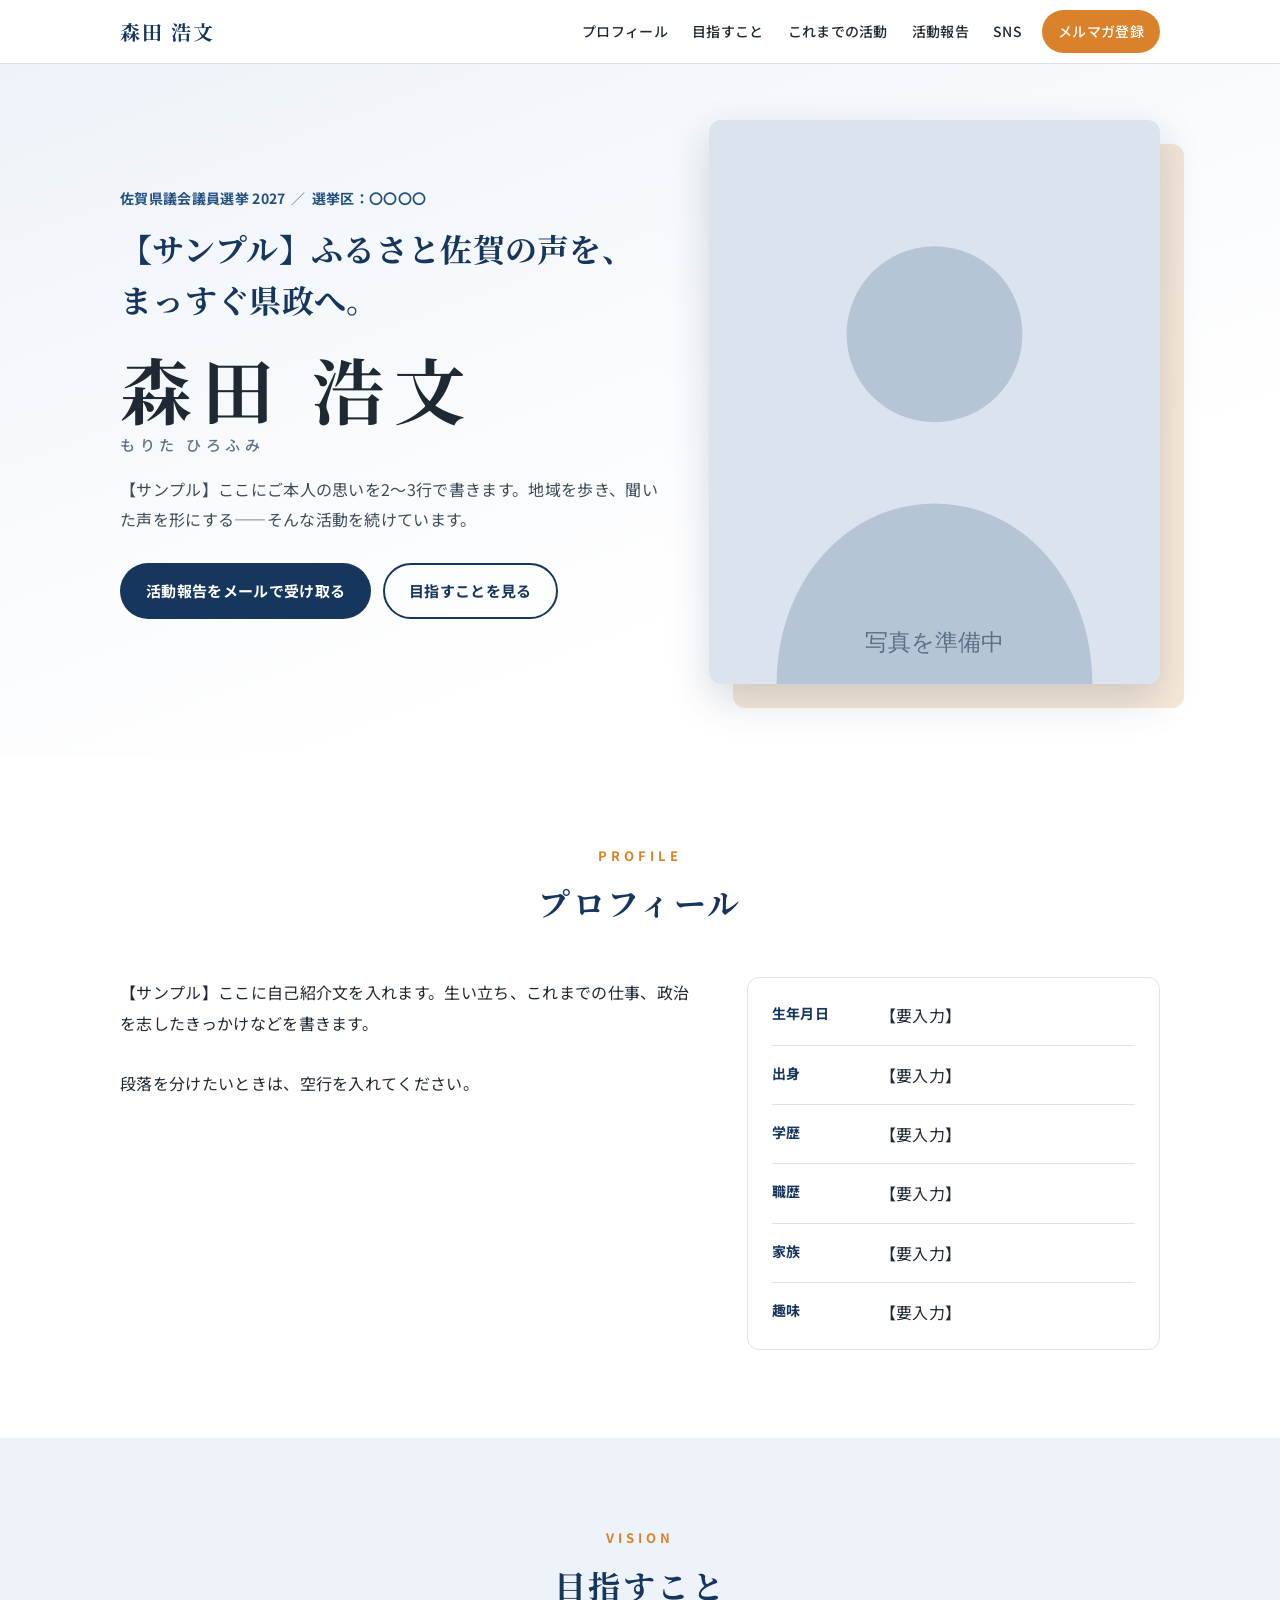
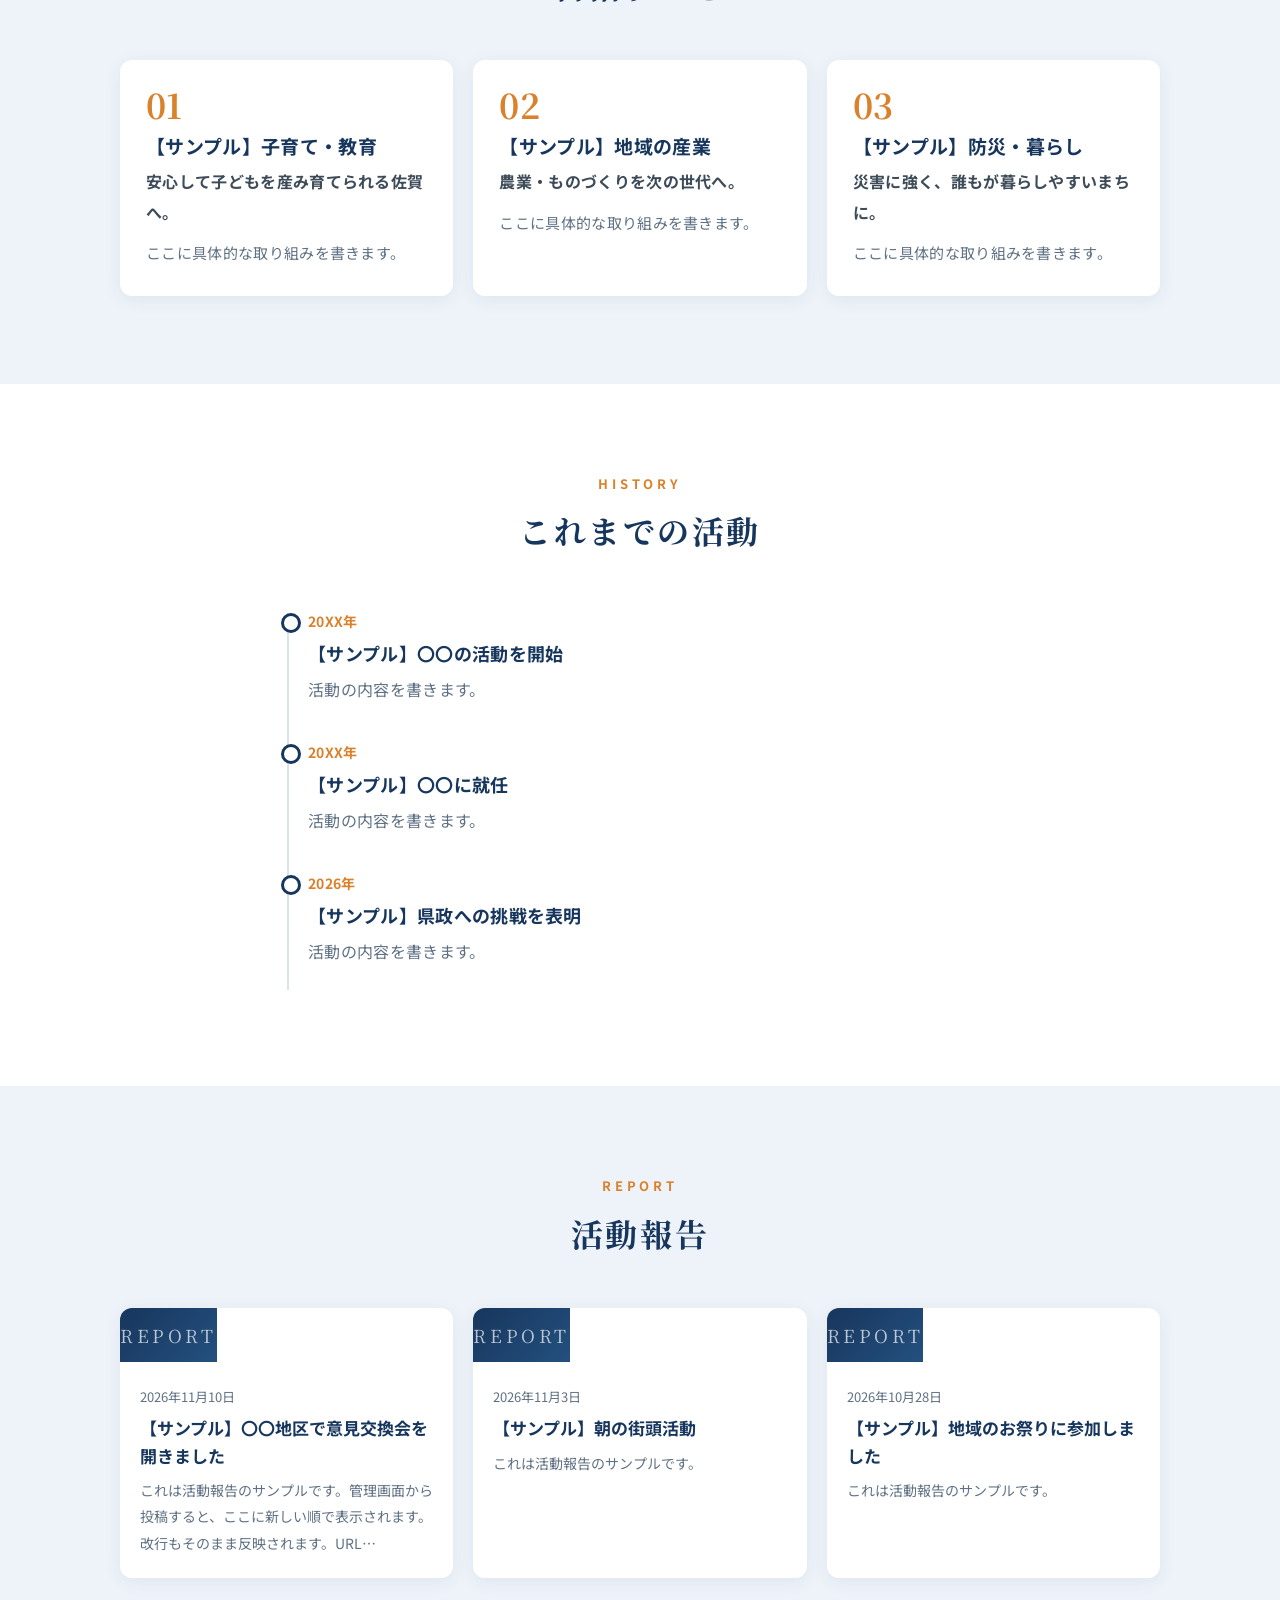
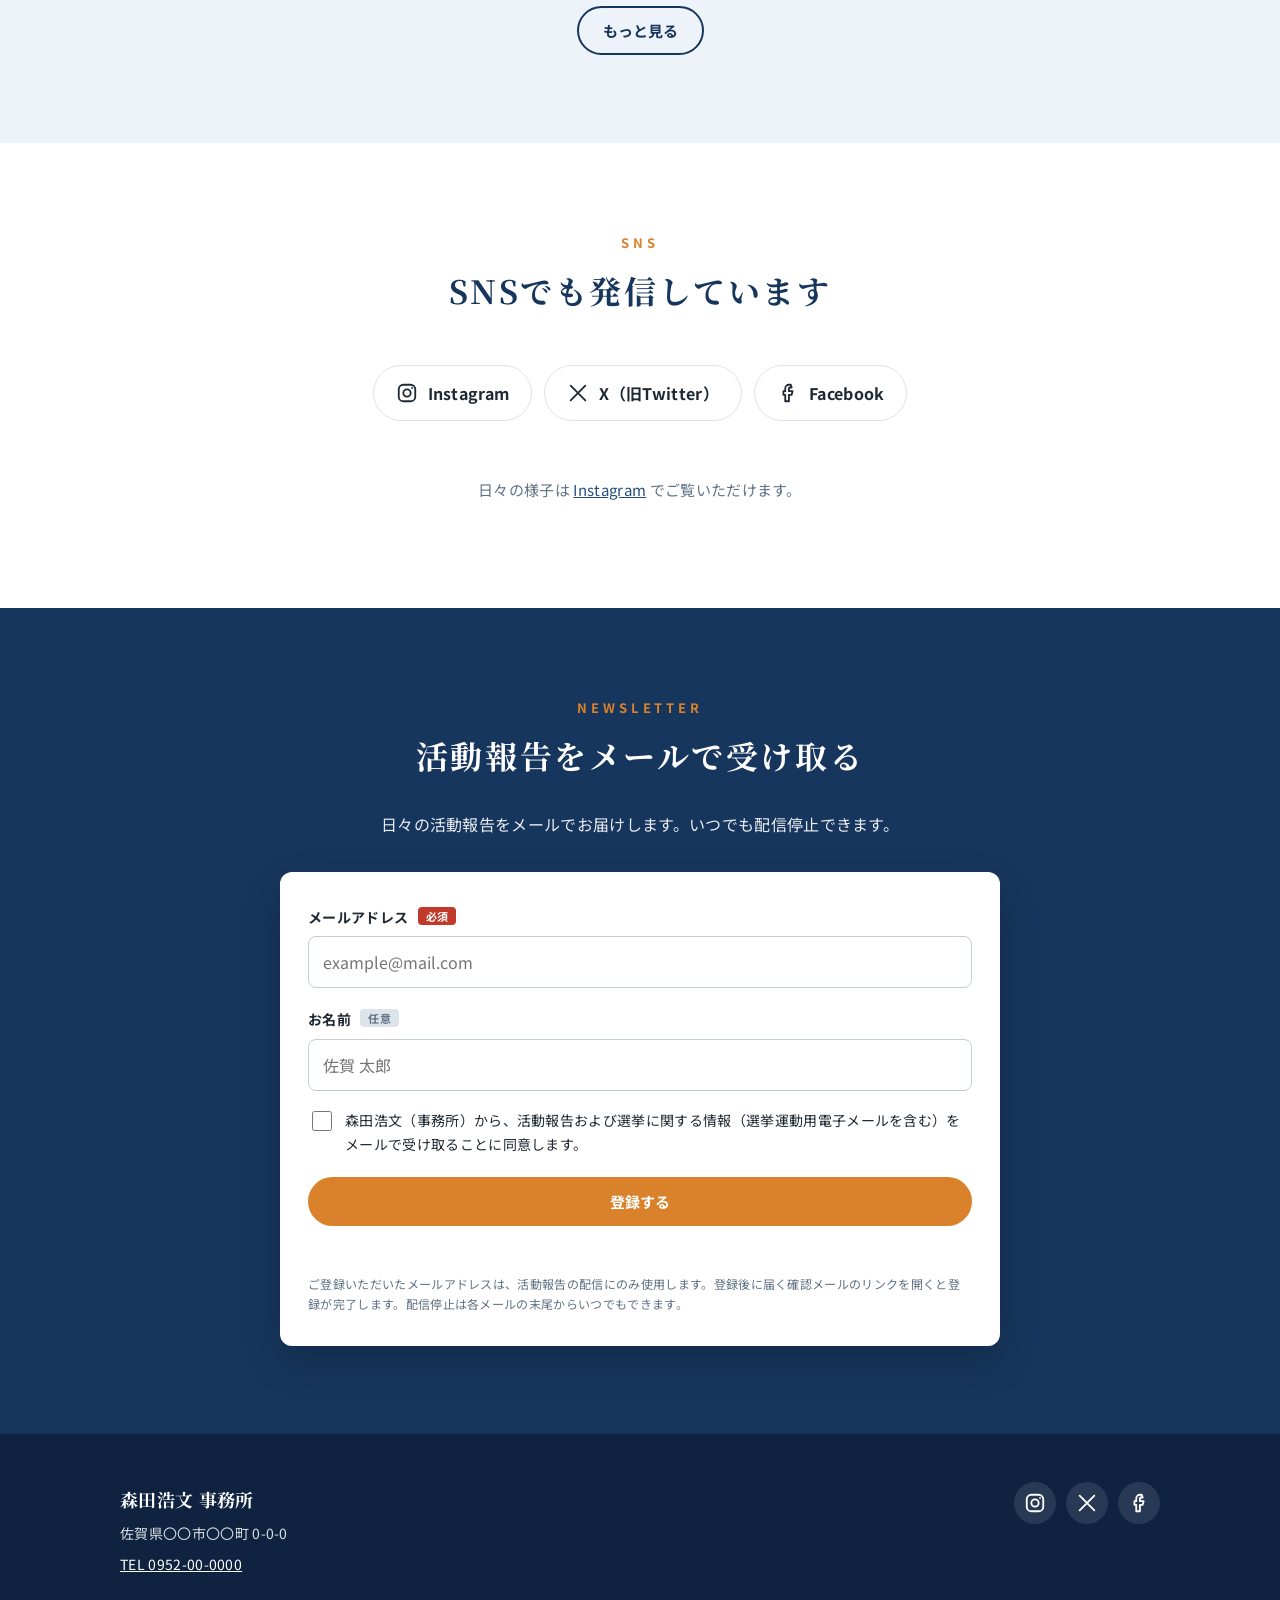
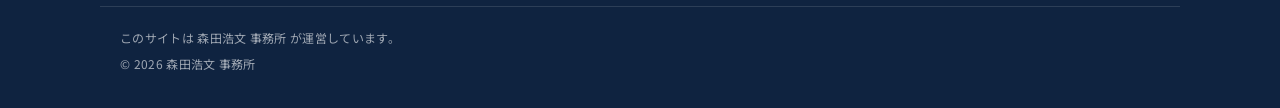
==== index.html @ 007bf659 "活動サイト（公開サイト＋管理画面＋メルマガ配信）の初期版を追加 - 公開サイト: プロフィール・政策・年表・活動報告・SNS/Instagram埋め込み・メルマガ登録 - 管理画面(GAS): 活動報" ====
<!DOCTYPE html>
<html lang="ja">
<head>
<meta charset="utf-8">
<meta name="viewport" content="width=device-width, initial-scale=1">
<title>森田 浩文 | 活動報告・政策</title>
<meta name="description" content="森田浩文のこれまでの活動と、目指すことをお伝えするサイトです。">
<meta property="og:type" content="website">
<meta property="og:title" content="森田 浩文 | 活動報告・政策">
<meta property="og:description" content="森田浩文のこれまでの活動と、目指すことをお伝えするサイトです。">
<link rel="preconnect" href="https://fonts.googleapis.com">
<link rel="preconnect" href="https://fonts.gstatic.com" crossorigin>
<link href="https://fonts.googleapis.com/css2?family=Noto+Sans+JP:wght@400;500;700&family=Noto+Serif+JP:wght@600;700&display=swap" rel="stylesheet">
<link rel="stylesheet" href="assets/css/style.css">
</head>
<body>
<a class="skip" href="#main">本文へ移動</a>

<header class="site-header" id="top">
  <div class="wrap header-inner">
    <a class="brand" href="#top" data-bind="candidate_name">森田 浩文</a>
    <button class="menu-btn" aria-expanded="false" aria-controls="gnav" aria-label="メニュー">
      <span></span><span></span><span></span>
    </button>
    <nav class="gnav" id="gnav">
      <a href="#profile">プロフィール</a>
      <a href="#vision">目指すこと</a>
      <a href="#history">これまでの活動</a>
      <a href="#reports">活動報告</a>
      <a href="#sns">SNS</a>
      <a href="#newsletter" class="nav-cta">メルマガ登録</a>
    </nav>
  </div>
</header>

<main id="main">
  <!-- ヒーロー -->
  <section class="hero">
    <div class="wrap hero-inner">
      <div class="hero-text">
        <p class="eyebrow"><span data-bind="election_label"></span><span class="sep">／</span><span data-bind="district"></span></p>
        <p class="catch" data-bind="catchphrase"></p>
        <h1 class="name">
          <span data-bind="candidate_name">森田 浩文</span>
          <small data-bind="candidate_kana"></small>
        </h1>
        <p class="lead" data-bind="lead"></p>
        <div class="hero-actions">
          <a class="btn btn-primary" href="#newsletter">活動報告をメールで受け取る</a>
          <a class="btn btn-ghost" href="#vision">目指すことを見る</a>
        </div>
      </div>
      <figure class="hero-photo">
        <img id="photo" src="assets/img/photo-placeholder.svg" alt="" width="400" height="500">
      </figure>
    </div>
  </section>

  <!-- プロフィール -->
  <section class="section" id="profile">
    <div class="wrap">
      <header class="section-head">
        <p class="en">PROFILE</p>
        <h2>プロフィール</h2>
      </header>
      <div class="profile-grid">
        <div class="bio prose" id="bio"></div>
        <dl class="facts" id="facts"></dl>
      </div>
    </div>
  </section>

  <!-- 目指すこと -->
  <section class="section alt" id="vision">
    <div class="wrap">
      <header class="section-head">
        <p class="en">VISION</p>
        <h2>目指すこと</h2>
      </header>
      <ol class="policies" id="policies"></ol>
    </div>
  </section>

  <!-- これまでの活動 -->
  <section class="section" id="history">
    <div class="wrap narrow">
      <header class="section-head">
        <p class="en">HISTORY</p>
        <h2>これまでの活動</h2>
      </header>
      <ol class="timeline" id="timeline"></ol>
    </div>
  </section>

  <!-- 活動報告 -->
  <section class="section alt" id="reports">
    <div class="wrap">
      <header class="section-head">
        <p class="en">REPORT</p>
        <h2>活動報告</h2>
      </header>
      <div class="posts" id="posts"></div>
      <div class="center"><button class="btn btn-ghost" id="more-posts" hidden>もっと見る</button></div>
    </div>
  </section>

  <!-- SNS -->
  <section class="section" id="sns">
    <div class="wrap">
      <header class="section-head">
        <p class="en">SNS</p>
        <h2>SNSでも発信しています</h2>
      </header>
      <ul class="sns-links" id="sns-links"></ul>
      <div class="ig-grid" id="ig-grid"></div>
    </div>
  </section>

  <!-- メルマガ -->
  <section class="section newsletter" id="newsletter">
    <div class="wrap narrow">
      <header class="section-head light">
        <p class="en">NEWSLETTER</p>
        <h2>活動報告をメールで受け取る</h2>
      </header>
      <p class="nl-lead" data-bind="newsletter_lead"></p>
      <form class="nl-form" id="nl-form" novalidate>
        <div class="field">
          <label for="nl-email">メールアドレス <span class="req">必須</span></label>
          <input id="nl-email" name="email" type="email" inputmode="email" autocomplete="email" required placeholder="example@mail.com">
        </div>
        <div class="field">
          <label for="nl-name">お名前 <span class="opt">任意</span></label>
          <input id="nl-name" name="name" type="text" autocomplete="name" maxlength="50" placeholder="佐賀 太郎">
        </div>
        <!-- ボット対策（人には見えない欄） -->
        <div class="hp" aria-hidden="true">
          <label>Webサイト<input name="website" type="text" tabindex="-1" autocomplete="off"></label>
        </div>
        <label class="consent">
          <input type="checkbox" name="consent" value="yes" required>
          <span data-bind="consent_text"></span>
        </label>
        <button class="btn btn-accent btn-block" type="submit">登録する</button>
        <p class="nl-status" id="nl-status" role="status" aria-live="polite"></p>
        <p class="nl-note">ご登録いただいたメールアドレスは、活動報告の配信にのみ使用します。登録後に届く確認メールのリンクを開くと登録が完了します。配信停止は各メールの末尾からいつでもできます。</p>
      </form>
    </div>
  </section>
</main>

<footer class="site-footer">
  <div class="wrap footer-inner">
    <div>
      <p class="f-name" data-bind="office_name"></p>
      <p class="f-addr" data-bind="office_address"></p>
      <p class="f-contact">
        <span id="f-tel"></span>
        <span id="f-mail"></span>
      </p>
    </div>
    <ul class="sns-mini" id="sns-mini"></ul>
  </div>
  <div class="wrap">
    <p class="operator">このサイトは <span data-bind="site_operator"></span> が運営しています。</p>
    <p class="copy">&copy; <span id="year"></span> <span data-bind="office_name"></span></p>
  </div>
</footer>

<dialog class="post-dialog" id="post-dialog" aria-labelledby="pd-title">
  <form method="dialog"><button class="close" aria-label="閉じる">×</button></form>
  <article>
    <p class="pd-date" id="pd-date"></p>
    <h3 id="pd-title"></h3>
    <img id="pd-img" alt="" hidden>
    <div class="prose" id="pd-body"></div>
    <p><a id="pd-link" target="_blank" rel="noopener" hidden>関連リンクを見る</a></p>
  </article>
</dialog>

<script src="config.js"></script>
<script src="assets/js/main.js"></script>
</body>
</html>
---- assets/css/style.css ----
/* ============================================================
 * 色・文字の設定（ここを変えるとサイト全体の雰囲気が変わります）
 * ============================================================ */
:root {
  --navy: #17365d;
  --navy-2: #24507f;
  --accent: #d9822b;
  --accent-dark: #b8681a;
  --sky: #eef3f9;
  --bg: #ffffff;
  --text: #1f2933;
  --muted: #5f7184;
  --line: #dde3ea;
  --radius: 12px;
  --font: "Noto Sans JP", "Hiragino Sans", "Yu Gothic", sans-serif;
  --font-serif: "Noto Serif JP", "Hiragino Mincho ProN", serif;
  --header-h: 64px;
}

* { box-sizing: border-box; }
html { scroll-behavior: smooth; scroll-padding-top: var(--header-h); }
body {
  margin: 0; font-family: var(--font); color: var(--text); background: var(--bg);
  font-size: 16px; line-height: 1.9; letter-spacing: .02em;
  -webkit-text-size-adjust: 100%;
}
img { max-width: 100%; height: auto; }
a { color: var(--navy-2); }
.wrap { max-width: 1080px; margin: 0 auto; padding: 0 20px; }
.wrap.narrow { max-width: 760px; }
.center { text-align: center; margin-top: 28px; }
.skip { position: absolute; left: -999px; }
.skip:focus { left: 12px; top: 12px; z-index: 100; background: #fff; padding: 8px 12px; }

/* ボタン */
.btn {
  display: inline-flex; align-items: center; justify-content: center; gap: 8px;
  padding: 12px 24px; border-radius: 999px; font-weight: 700; font-size: 15px;
  text-decoration: none; border: 2px solid transparent; cursor: pointer; font-family: inherit;
  transition: background .15s, color .15s, transform .15s;
}
.btn:hover { transform: translateY(-1px); }
.btn-primary { background: var(--navy); color: #fff; }
.btn-primary:hover { background: var(--navy-2); }
.btn-ghost { background: transparent; color: var(--navy); border-color: var(--navy); }
.btn-ghost:hover { background: var(--navy); color: #fff; }
.btn-accent { background: var(--accent); color: #fff; }
.btn-accent:hover { background: var(--accent-dark); }
.btn-block { width: 100%; }
.btn:disabled { opacity: .6; cursor: wait; transform: none; }

/* ヘッダー */
.site-header {
  position: sticky; top: 0; z-index: 20; height: var(--header-h);
  background: rgba(255,255,255,.95); backdrop-filter: blur(8px); border-bottom: 1px solid var(--line);
}
.header-inner { display: flex; align-items: center; height: 100%; gap: 16px; }
.brand { font-family: var(--font-serif); font-weight: 700; font-size: 20px; color: var(--navy); text-decoration: none; letter-spacing: .1em; }
.gnav { margin-left: auto; display: flex; gap: 4px; align-items: center; }
.gnav a { color: var(--text); text-decoration: none; font-size: 14px; font-weight: 500; padding: 8px 10px; border-radius: 6px; }
.gnav a:hover { color: var(--navy); background: var(--sky); }
.gnav .nav-cta { background: var(--accent); color: #fff; padding: 8px 16px; border-radius: 999px; margin-left: 6px; }
.gnav .nav-cta:hover { background: var(--accent-dark); color: #fff; }
.menu-btn { display: none; }

/* ヒーロー */
.hero { background: linear-gradient(160deg, var(--sky) 0%, #fff 70%); padding: 56px 0 72px; overflow: hidden; }
.hero-inner { display: grid; grid-template-columns: 1.2fr 1fr; gap: 48px; align-items: center; }
.eyebrow { margin: 0 0 12px; font-size: 14px; font-weight: 700; color: var(--navy-2); }
.eyebrow .sep { margin: 0 6px; color: var(--muted); font-weight: 400; }
.catch { font-family: var(--font-serif); font-size: clamp(22px, 3.2vw, 32px); line-height: 1.6; color: var(--navy); margin: 0 0 20px; font-weight: 700; }
.name { margin: 0 0 20px; font-family: var(--font-serif); font-size: clamp(44px, 7vw, 72px); line-height: 1.2; letter-spacing: .14em; color: var(--text); }
.name small { display: block; font-family: var(--font); font-size: 15px; letter-spacing: .3em; color: var(--muted); font-weight: 500; margin-top: 4px; }
.lead { margin: 0 0 28px; color: #3e4c59; max-width: 34em; }
.hero-actions { display: flex; gap: 12px; flex-wrap: wrap; }
.hero-photo { margin: 0; position: relative; }
.hero-photo::before {
  content: ""; position: absolute; inset: 24px -24px -24px 24px; border-radius: var(--radius);
  background: var(--accent); opacity: .18; z-index: 0;
}
.hero-photo img { position: relative; z-index: 1; display: block; width: 100%; aspect-ratio: 4 / 5; object-fit: cover; border-radius: var(--radius); box-shadow: 0 16px 40px rgba(23,54,93,.18); }

/* セクション共通 */
.section { padding: 88px 0; }
.section.alt { background: var(--sky); }
.section-head { text-align: center; margin-bottom: 44px; }
.section-head .en { margin: 0; font-size: 13px; letter-spacing: .3em; color: var(--accent); font-weight: 700; }
.section-head h2 { margin: 4px 0 0; font-family: var(--font-serif); font-size: clamp(24px, 3.4vw, 32px); color: var(--navy); letter-spacing: .08em; }
.section-head.light h2 { color: #fff; }
.prose p { margin: 0 0 1em; }
.prose { white-space: pre-line; overflow-wrap: anywhere; }
.empty { text-align: center; color: var(--muted); }

/* プロフィール */
.profile-grid { display: grid; grid-template-columns: 1.4fr 1fr; gap: 48px; align-items: start; }
.facts { margin: 0; background: #fff; border: 1px solid var(--line); border-radius: var(--radius); padding: 8px 24px; }
.facts div { display: grid; grid-template-columns: 6em 1fr; gap: 12px; padding: 14px 0; border-bottom: 1px solid var(--line); }
.facts div:last-child { border-bottom: none; }
.facts dt { font-weight: 700; color: var(--navy); font-size: 14px; }
.facts dd { margin: 0; white-space: pre-line; }

/* 政策 */
.policies { list-style: none; margin: 0; padding: 0; display: grid; grid-template-columns: repeat(auto-fit, minmax(280px, 1fr)); gap: 20px; counter-reset: pol; }
.policy { background: #fff; border-radius: var(--radius); padding: 28px 26px; box-shadow: 0 4px 18px rgba(23,54,93,.07); counter-increment: pol; position: relative; }
.policy::before {
  content: counter(pol, decimal-leading-zero); font-family: var(--font-serif); font-weight: 700;
  font-size: 34px; color: var(--accent); line-height: 1; display: block; margin-bottom: 10px;
}
.policy h3 { margin: 0 0 6px; font-size: 19px; color: var(--navy); line-height: 1.5; }
.policy .summary { margin: 0 0 12px; font-weight: 700; color: #3e4c59; }
.policy .detail { margin: 0; color: var(--muted); font-size: 15px; white-space: pre-line; }

/* 年表 */
.timeline { list-style: none; margin: 0; padding: 0 0 0 28px; position: relative; }
.timeline::before { content: ""; position: absolute; left: 7px; top: 8px; bottom: 8px; width: 2px; background: var(--line); }
.timeline li { position: relative; padding: 0 0 32px; }
.timeline li::before { content: ""; position: absolute; left: -27px; top: 8px; width: 14px; height: 14px; border-radius: 50%; background: #fff; border: 3px solid var(--navy); }
.timeline .date { font-size: 14px; font-weight: 700; color: var(--accent); }
.timeline h3 { margin: 0; font-size: 18px; color: var(--navy); }
.timeline p { margin: 4px 0 0; color: var(--muted); white-space: pre-line; }

/* 活動報告 */
.posts { display: grid; grid-template-columns: repeat(auto-fill, minmax(300px, 1fr)); gap: 20px; }
.post-card {
  background: #fff; border-radius: var(--radius); overflow: hidden; box-shadow: 0 4px 18px rgba(23,54,93,.07);
  display: flex; flex-direction: column; cursor: pointer; border: none; padding: 0; text-align: left; font: inherit; color: inherit;
  transition: transform .15s, box-shadow .15s;
}
.post-card:hover { transform: translateY(-2px); box-shadow: 0 10px 28px rgba(23,54,93,.12); }
.post-card .thumb { aspect-ratio: 16 / 9; background: linear-gradient(135deg, var(--navy) 0%, var(--navy-2) 100%); display: flex; align-items: center; justify-content: center; color: rgba(255,255,255,.7); font-family: var(--font-serif); font-size: 18px; letter-spacing: .2em; }
.post-card .thumb img { width: 100%; height: 100%; object-fit: cover; }
.post-card .body { padding: 18px 20px 22px; }
.post-card time { font-size: 13px; color: var(--muted); }
.post-card h3 { margin: 4px 0 8px; font-size: 17px; line-height: 1.6; color: var(--navy); }
.post-card p { margin: 0; color: var(--muted); font-size: 14px; display: -webkit-box; -webkit-line-clamp: 3; -webkit-box-orient: vertical; overflow: hidden; }

.post-dialog { border: none; border-radius: var(--radius); padding: 0; width: min(720px, calc(100vw - 32px)); max-height: calc(100vh - 48px); box-shadow: 0 20px 60px rgba(0,0,0,.25); }
.post-dialog::backdrop { background: rgba(15,30,50,.55); }
.post-dialog article { padding: 32px 28px 28px; }
.post-dialog .close { position: sticky; top: 0; float: right; margin: 8px 8px 0 0; width: 40px; height: 40px; border-radius: 50%; border: none; background: var(--sky); font-size: 22px; cursor: pointer; color: var(--navy); }
.pd-date { margin: 0; color: var(--muted); font-size: 14px; }
.post-dialog h3 { margin: 4px 0 16px; font-size: 22px; color: var(--navy); line-height: 1.5; }
.post-dialog img { border-radius: 8px; margin-bottom: 16px; width: 100%; }

/* SNS */
.sns-links { list-style: none; margin: 0 0 40px; padding: 0; display: flex; flex-wrap: wrap; gap: 12px; justify-content: center; }
.sns-links a {
  display: inline-flex; align-items: center; gap: 10px; padding: 12px 22px; border-radius: 999px;
  border: 1px solid var(--line); text-decoration: none; color: var(--text); font-weight: 700; background: #fff;
  transition: border-color .15s, color .15s;
}
.sns-links a:hover { border-color: var(--navy); color: var(--navy); }
.sns-links svg, .sns-mini svg { width: 22px; height: 22px; flex: none; }
.ig-grid { display: grid; grid-template-columns: repeat(auto-fill, minmax(300px, 1fr)); gap: 20px; justify-items: center; align-items: start; }
.ig-grid .instagram-media { min-width: 0 !important; width: 100% !important; margin: 0 !important; }
.ig-empty { text-align: center; color: var(--muted); font-size: 15px; grid-column: 1 / -1; }

/* メルマガ */
.newsletter { background: var(--navy); color: #fff; }
.nl-lead { text-align: center; margin: -20px 0 32px; opacity: .9; }
.nl-form { background: #fff; color: var(--text); border-radius: var(--radius); padding: 32px 28px; box-shadow: 0 16px 40px rgba(0,0,0,.2); }
.field { margin-bottom: 18px; }
.field label { display: block; font-weight: 700; font-size: 14px; margin-bottom: 6px; }
.req, .opt { font-size: 11px; padding: 1px 8px; border-radius: 4px; margin-left: 6px; vertical-align: 2px; }
.req { background: #c0392b; color: #fff; }
.opt { background: var(--line); color: var(--muted); }
.field input {
  width: 100%; padding: 13px 14px; font-size: 16px; border: 1px solid #c3ced9; border-radius: 8px; font-family: inherit;
}
.field input:focus { outline: 3px solid rgba(36,80,127,.25); border-color: var(--navy-2); }
.consent { display: flex; gap: 10px; align-items: flex-start; font-size: 14px; margin: 4px 0 20px; line-height: 1.7; cursor: pointer; }
.consent input { width: 20px; height: 20px; margin-top: 2px; flex: none; accent-color: var(--navy); }
.hp { position: absolute; left: -9999px; width: 1px; height: 1px; overflow: hidden; }
.nl-status { margin: 14px 0 0; font-weight: 700; min-height: 1.5em; text-align: center; }
.nl-status.ok { color: #1d7a4f; }
.nl-status.err { color: #c0392b; }
.nl-note { font-size: 12px; color: var(--muted); margin: 10px 0 0; line-height: 1.7; }

/* フッター */
.site-footer { background: #0f2340; color: rgba(255,255,255,.85); padding: 48px 0 28px; font-size: 14px; }
.footer-inner { display: flex; justify-content: space-between; gap: 24px; flex-wrap: wrap; padding-bottom: 24px; border-bottom: 1px solid rgba(255,255,255,.12); margin-bottom: 20px; }
.site-footer p { margin: 0 0 4px; }
.f-name { font-family: var(--font-serif); font-size: 18px; color: #fff; font-weight: 700; }
.f-contact span { margin-right: 16px; }
.site-footer a { color: #fff; }
.sns-mini { list-style: none; display: flex; gap: 10px; margin: 0; padding: 0; }
.sns-mini a { display: flex; width: 42px; height: 42px; border-radius: 50%; background: rgba(255,255,255,.1); align-items: center; justify-content: center; color: #fff; }
.sns-mini a:hover { background: rgba(255,255,255,.2); }
.operator, .copy { font-size: 12px; opacity: .7; }

/* スマホ */
@media (max-width: 860px) {
  .menu-btn {
    display: flex; flex-direction: column; justify-content: center; gap: 5px; margin-left: auto;
    width: 44px; height: 44px; border: none; background: none; cursor: pointer; padding: 10px;
  }
  .menu-btn span { display: block; height: 2px; background: var(--navy); border-radius: 2px; transition: transform .2s, opacity .2s; }
  .menu-btn[aria-expanded="true"] span:nth-child(1) { transform: translateY(7px) rotate(45deg); }
  .menu-btn[aria-expanded="true"] span:nth-child(2) { opacity: 0; }
  .menu-btn[aria-expanded="true"] span:nth-child(3) { transform: translateY(-7px) rotate(-45deg); }
  .gnav {
    position: fixed; top: var(--header-h); left: 0; right: 0; flex-direction: column; align-items: stretch; gap: 0;
    background: #fff; border-bottom: 1px solid var(--line); padding: 8px 16px 16px; display: none;
  }
  .gnav.open { display: flex; }
  .gnav a { padding: 14px 8px; border-bottom: 1px solid var(--line); font-size: 15px; }
  .gnav .nav-cta { margin: 12px 0 0; text-align: center; border-bottom: none; }

  .hero { padding: 32px 0 56px; }
  .hero-inner { grid-template-columns: 1fr; gap: 32px; }
  .hero-photo { order: -1; max-width: 300px; margin: 0 auto; }
  .hero-photo::before { inset: 14px -14px -14px 14px; }
  .hero-text { text-align: center; }
  .lead { margin-left: auto; margin-right: auto; }
  .hero-actions { justify-content: center; }
  .profile-grid { grid-template-columns: 1fr; gap: 28px; }
  .section { padding: 64px 0; }
  .section-head { margin-bottom: 32px; }
}
@media (max-width: 480px) {
  .wrap { padding: 0 16px; }
  .hero-actions .btn { width: 100%; }
  .posts, .ig-grid, .policies { grid-template-columns: 1fr; }
  .nl-form { padding: 24px 18px; }
  .facts { padding: 4px 16px; }
  .facts div { grid-template-columns: 5em 1fr; }
  .post-dialog article { padding: 24px 18px; }
}
@media (prefers-reduced-motion: reduce) {
  html { scroll-behavior: auto; }
  * { transition: none !important; }
}
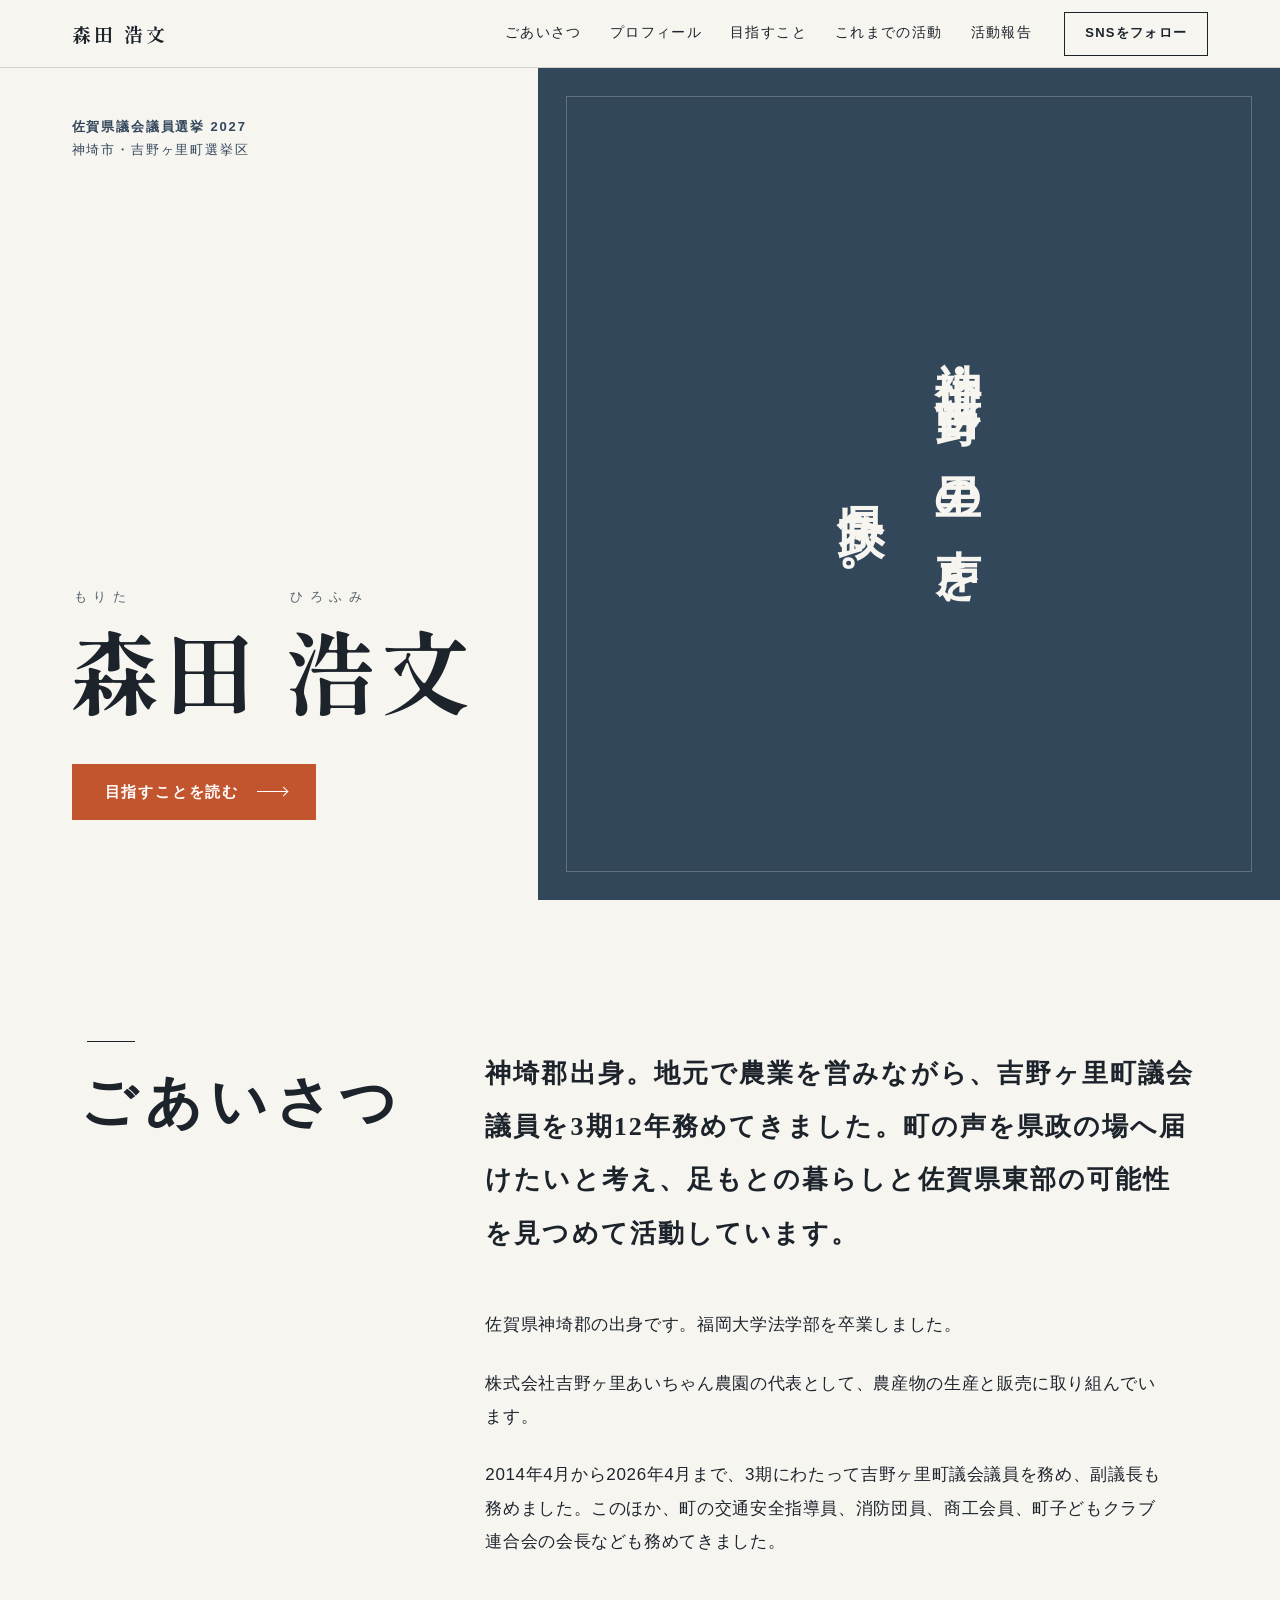
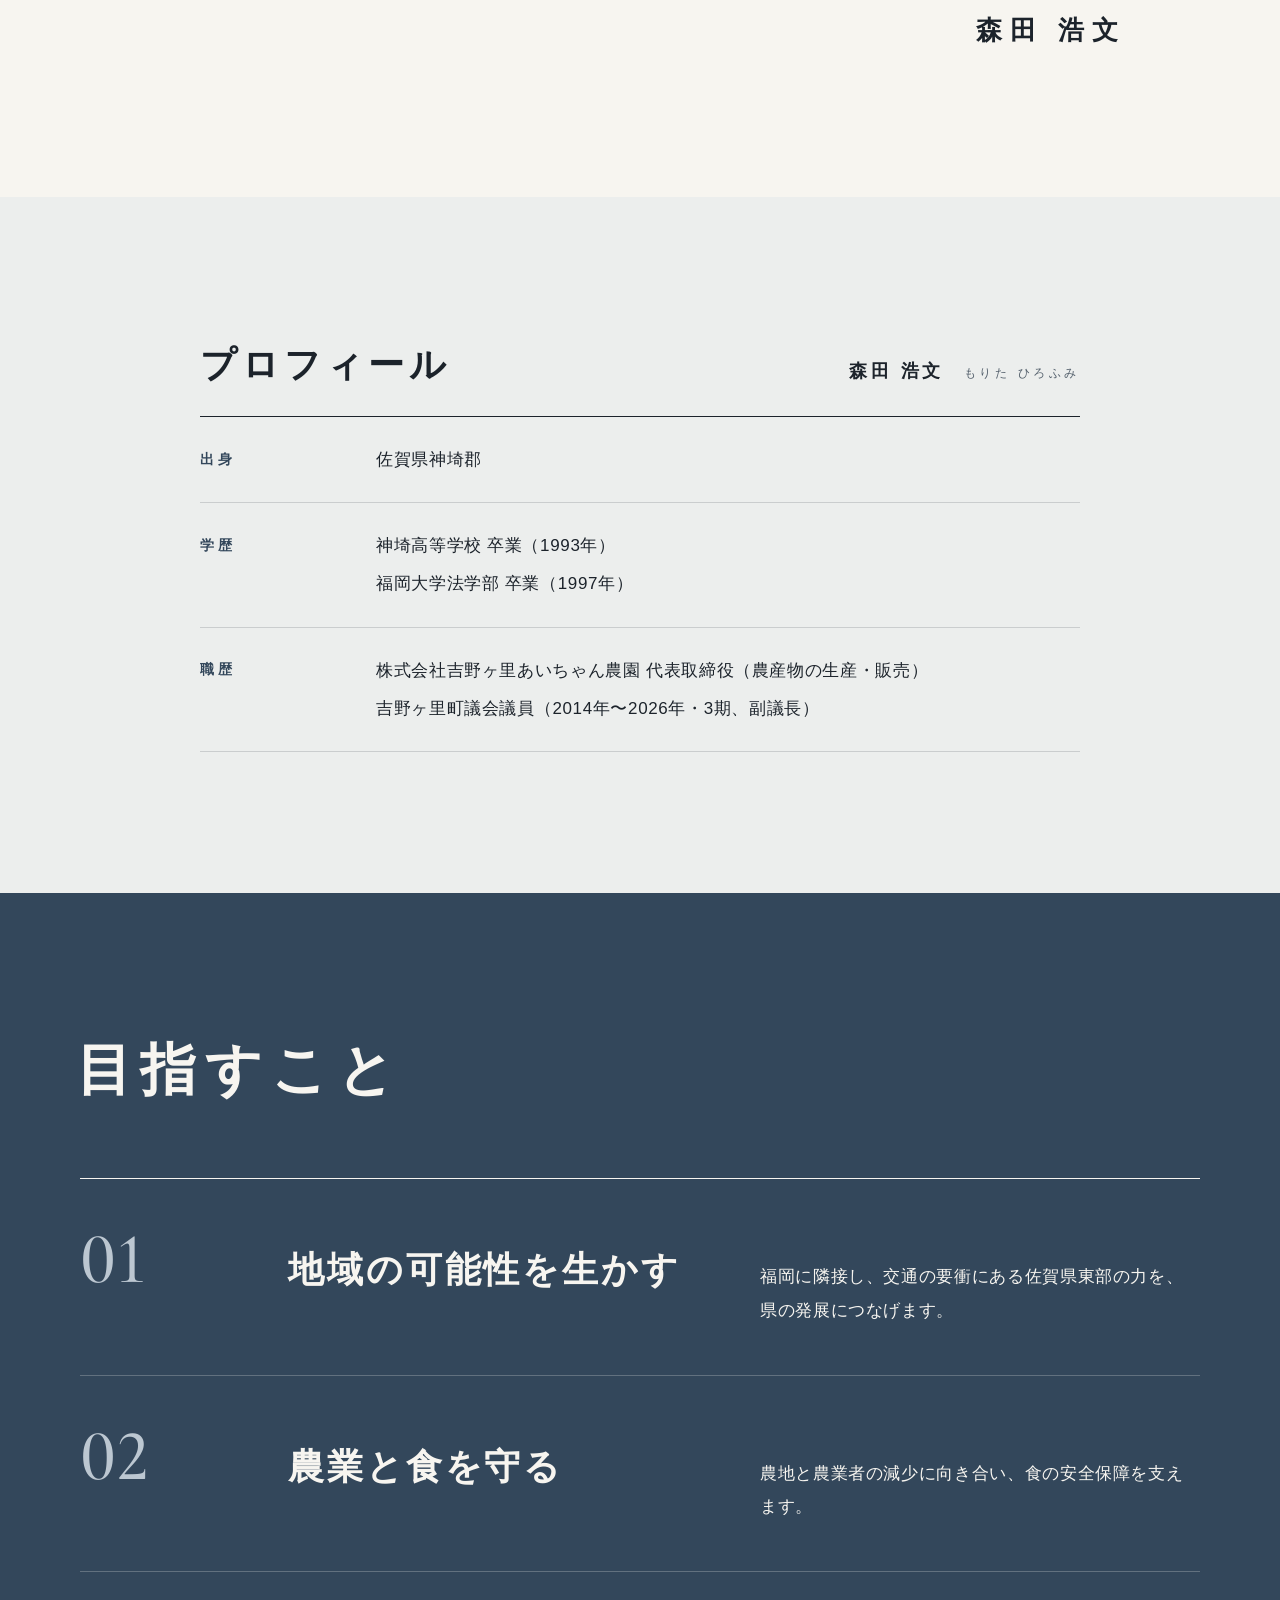
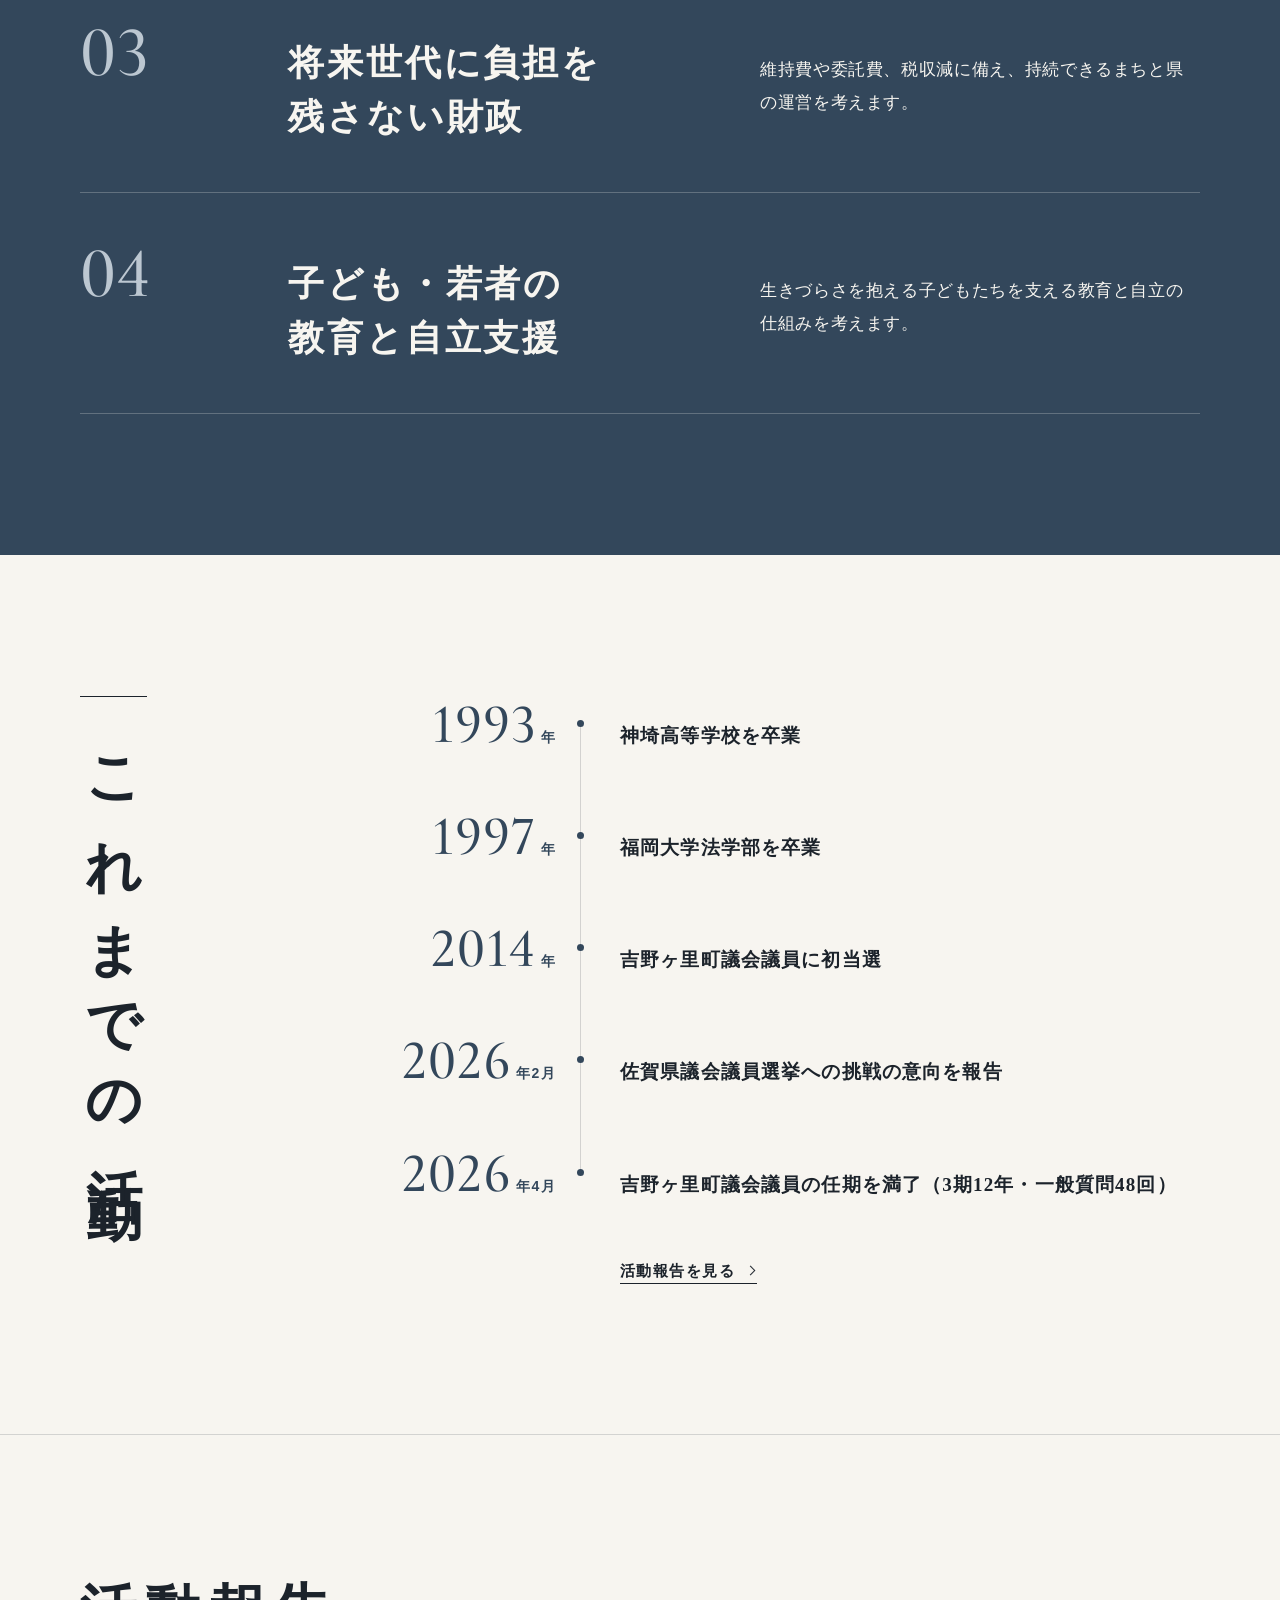
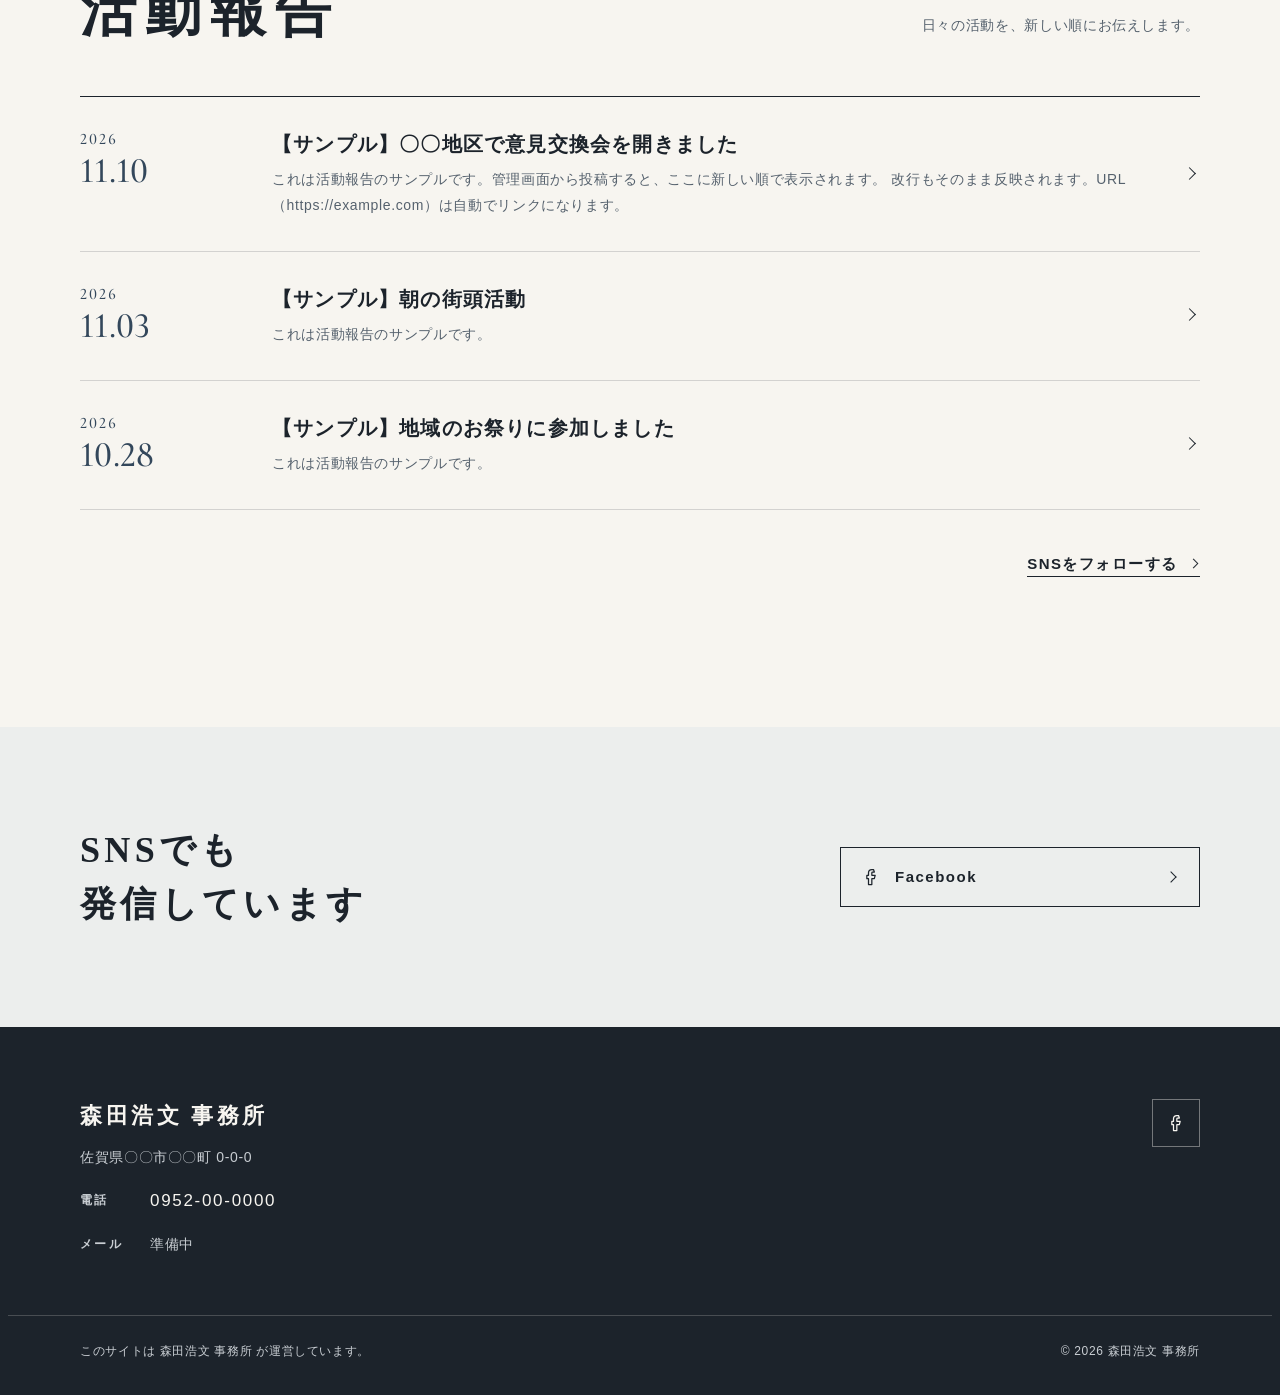
==== commit 7f918199: "サイトのデザインをリニューアル（方向性A・誠実系） - ファーストビューを「名前・ひと言・ボタン1つ・写真」に絞り、写真がない間は藍鼠の面と縦書きのひと言を表示 - セクションごとに構成を変更（ごあい" ====
--- a/index.html
+++ b/index.html
@@ -5,125 +5,148 @@
 <meta name="viewport" content="width=device-width, initial-scale=1">
 <title>森田 浩文 | 活動報告・政策</title>
 <meta name="description" content="森田浩文のこれまでの活動と、目指すことをお伝えするサイトです。">
+<meta name="theme-color" content="#F7F5F0">
 <meta property="og:type" content="website">
 <meta property="og:title" content="森田 浩文 | 活動報告・政策">
 <meta property="og:description" content="森田浩文のこれまでの活動と、目指すことをお伝えするサイトです。">
 <link rel="preconnect" href="https://fonts.googleapis.com">
 <link rel="preconnect" href="https://fonts.gstatic.com" crossorigin>
-<link href="https://fonts.googleapis.com/css2?family=Noto+Sans+JP:wght@400;500;700&family=Noto+Serif+JP:wght@600;700&display=swap" rel="stylesheet">
+<link href="https://fonts.googleapis.com/css2?family=Cormorant+Garamond:wght@500&family=Shippori+Mincho+B1:wght@600;800&family=Zen+Kaku+Gothic+New:wght@500;700&display=swap" rel="stylesheet">
 <link rel="stylesheet" href="assets/css/style.css">
+<script>document.documentElement.className = 'js';</script>
 </head>
 <body>
 <a class="skip" href="#main">本文へ移動</a>
 
 <header class="site-header" id="top">
-  <div class="wrap header-inner">
+  <div class="header-inner">
     <a class="brand" href="#top" data-bind="candidate_name">森田 浩文</a>
-    <button class="menu-btn" aria-expanded="false" aria-controls="gnav" aria-label="メニュー">
-      <span></span><span></span><span></span>
+    <button class="menu-btn" type="button" aria-expanded="false" aria-controls="gnav" aria-label="メニューを開く">
+      <span class="menu-btn-lines" aria-hidden="true"><span></span><span></span></span>
     </button>
-    <nav class="gnav" id="gnav">
+    <nav class="gnav" id="gnav" aria-label="ページ内メニュー">
+      <a href="#greeting">ごあいさつ</a>
       <a href="#profile">プロフィール</a>
       <a href="#vision">目指すこと</a>
       <a href="#history">これまでの活動</a>
       <a href="#reports">活動報告</a>
-      <a href="#sns">SNS</a>
-      <a href="#newsletter" class="nav-cta">メルマガ登録</a>
+      <!-- メルマガ：config.js の NEWSLETTER_ENABLED が true のときだけ表示されます -->
+      <a href="#newsletter" data-newsletter hidden>メルマガ登録</a>
+      <a href="#sns" class="nav-cta">SNSをフォロー</a>
     </nav>
   </div>
 </header>
 
 <main id="main">
-  <!-- ヒーロー -->
-  <section class="hero">
-    <div class="wrap hero-inner">
-      <div class="hero-text">
-        <p class="eyebrow"><span data-bind="election_label"></span><span class="sep">／</span><span data-bind="district"></span></p>
-        <p class="catch" data-bind="catchphrase"></p>
-        <h1 class="name">
+  <!-- ファーストビュー：名前・ひと言・ボタン1つ・写真（写真がない間は藍鼠の面＋縦書きのひと言） -->
+  <section class="hero" id="hero" aria-labelledby="hero-name">
+    <div class="hero-text">
+      <p class="hero-eyebrow">
+        <span data-bind="election_label"></span>
+        <span data-bind="district"></span>
+      </p>
+      <div class="hero-main">
+        <h1 class="hero-name" id="hero-name">森田 浩文</h1>
+        <p class="hero-catch" id="hero-catch"></p>
+        <div class="hero-actions">
+          <a class="btn btn-primary" href="#vision">目指すことを読む<span class="btn-arrow" aria-hidden="true"></span></a>
+          <a class="text-link" href="#newsletter" data-newsletter hidden>活動報告をメールで受け取る</a>
+        </div>
+      </div>
+    </div>
+    <div class="hero-visual">
+      <p class="hero-vcatch" id="hero-vcatch"></p>
+      <img class="hero-photo" id="photo" alt="" width="1200" height="1500" decoding="async" fetchpriority="high" hidden>
+    </div>
+  </section>
+
+  <!-- ごあいさつ -->
+  <section class="section greeting" id="greeting" aria-labelledby="greeting-h">
+    <div class="wrap greeting-grid">
+      <header class="greeting-head" data-reveal>
+        <h2 id="greeting-h">ごあいさつ</h2>
+      </header>
+      <div class="greeting-body" data-reveal>
+        <p class="greeting-lead" data-bind="lead"></p>
+        <div class="prose" id="bio"></div>
+        <p class="greeting-sign" data-bind="candidate_name" aria-hidden="true"></p>
+      </div>
+    </div>
+  </section>
+
+  <!-- プロフィール -->
+  <section class="section profile" id="profile" aria-labelledby="profile-h">
+    <div class="wrap profile-grid">
+      <header class="profile-head" data-reveal>
+        <h2 id="profile-h">プロフィール</h2>
+        <p class="profile-name">
           <span data-bind="candidate_name">森田 浩文</span>
           <small data-bind="candidate_kana"></small>
-        </h1>
-        <p class="lead" data-bind="lead"></p>
-        <div class="hero-actions">
-          <a class="btn btn-primary" href="#newsletter">活動報告をメールで受け取る</a>
-          <a class="btn btn-ghost" href="#vision">目指すことを見る</a>
-        </div>
-      </div>
-      <figure class="hero-photo">
-        <img id="photo" src="assets/img/photo-placeholder.svg" alt="" width="400" height="500">
-      </figure>
-    </div>
-  </section>
-
-  <!-- プロフィール -->
-  <section class="section" id="profile">
+        </p>
+      </header>
+      <dl class="facts" id="facts" data-reveal></dl>
+    </div>
+  </section>
+
+  <!-- 目指すこと -->
+  <section class="section vision" id="vision" aria-labelledby="vision-h">
     <div class="wrap">
-      <header class="section-head">
-        <p class="en">PROFILE</p>
-        <h2>プロフィール</h2>
-      </header>
-      <div class="profile-grid">
-        <div class="bio prose" id="bio"></div>
-        <dl class="facts" id="facts"></dl>
-      </div>
-    </div>
-  </section>
-
-  <!-- 目指すこと -->
-  <section class="section alt" id="vision">
+      <header class="vision-head" data-reveal>
+        <h2 id="vision-h">目指すこと</h2>
+      </header>
+      <ol class="policies" id="policies"></ol>
+    </div>
+  </section>
+
+  <!-- これまでの活動 -->
+  <section class="section history" id="history" aria-labelledby="history-h">
+    <div class="wrap history-grid">
+      <header class="history-head" data-reveal>
+        <h2 id="history-h">これまでの活動</h2>
+      </header>
+      <div class="history-body">
+        <ol class="timeline" id="timeline"></ol>
+        <p class="section-next" data-reveal><a class="text-link" href="#reports">活動報告を見る</a></p>
+      </div>
+    </div>
+  </section>
+
+  <!-- 活動報告 -->
+  <section class="section reports" id="reports" aria-labelledby="reports-h">
     <div class="wrap">
-      <header class="section-head">
-        <p class="en">VISION</p>
-        <h2>目指すこと</h2>
-      </header>
-      <ol class="policies" id="policies"></ol>
-    </div>
-  </section>
-
-  <!-- これまでの活動 -->
-  <section class="section" id="history">
-    <div class="wrap narrow">
-      <header class="section-head">
-        <p class="en">HISTORY</p>
-        <h2>これまでの活動</h2>
-      </header>
-      <ol class="timeline" id="timeline"></ol>
-    </div>
-  </section>
-
-  <!-- 活動報告 -->
-  <section class="section alt" id="reports">
-    <div class="wrap">
-      <header class="section-head">
-        <p class="en">REPORT</p>
-        <h2>活動報告</h2>
+      <header class="reports-head" data-reveal>
+        <h2 id="reports-h">活動報告</h2>
+        <p>日々の活動を、新しい順にお伝えします。</p>
       </header>
       <div class="posts" id="posts"></div>
-      <div class="center"><button class="btn btn-ghost" id="more-posts" hidden>もっと見る</button></div>
+      <div class="reports-foot">
+        <button class="btn btn-line" type="button" id="more-posts" hidden>もっと見る</button>
+        <a class="text-link" href="#sns">SNSをフォローする</a>
+      </div>
     </div>
   </section>
 
   <!-- SNS -->
-  <section class="section" id="sns">
-    <div class="wrap">
-      <header class="section-head">
-        <p class="en">SNS</p>
-        <h2>SNSでも発信しています</h2>
-      </header>
-      <ul class="sns-links" id="sns-links"></ul>
-      <div class="ig-grid" id="ig-grid"></div>
-    </div>
-  </section>
-
-  <!-- メルマガ -->
-  <section class="section newsletter" id="newsletter">
-    <div class="wrap narrow">
-      <header class="section-head light">
-        <p class="en">NEWSLETTER</p>
-        <h2>活動報告をメールで受け取る</h2>
-      </header>
-      <p class="nl-lead" data-bind="newsletter_lead"></p>
+  <section class="section sns" id="sns" aria-labelledby="sns-h">
+    <div class="wrap sns-grid">
+      <header class="sns-head" data-reveal>
+        <h2 id="sns-h">SNSでも<wbr>発信しています</h2>
+      </header>
+      <div class="sns-body" data-reveal>
+        <ul class="sns-links" id="sns-links"></ul>
+        <p class="sns-note" id="sns-note" hidden></p>
+      </div>
+    </div>
+    <div class="wrap"><div class="ig-grid" id="ig-grid" hidden></div></div>
+  </section>
+
+  <!-- メルマガ：config.js の NEWSLETTER_ENABLED が true のときだけ表示されます -->
+  <section class="section newsletter" id="newsletter" aria-labelledby="newsletter-h" data-newsletter hidden>
+    <div class="wrap newsletter-grid">
+      <header class="newsletter-head">
+        <h2 id="newsletter-h">活動報告を<wbr>メールで受け取る</h2>
+        <p class="nl-lead" data-bind="newsletter_lead"></p>
+      </header>
       <form class="nl-form" id="nl-form" novalidate>
         <div class="field">
           <label for="nl-email">メールアドレス <span class="req">必須</span></label>
@@ -141,7 +164,7 @@
           <input type="checkbox" name="consent" value="yes" required>
           <span data-bind="consent_text"></span>
         </label>
-        <button class="btn btn-accent btn-block" type="submit">登録する</button>
+        <button class="btn btn-primary btn-block" type="submit">登録する</button>
         <p class="nl-status" id="nl-status" role="status" aria-live="polite"></p>
         <p class="nl-note">ご登録いただいたメールアドレスは、活動報告の配信にのみ使用します。登録後に届く確認メールのリンクを開くと登録が完了します。配信停止は各メールの末尾からいつでもできます。</p>
       </form>
@@ -151,30 +174,31 @@
 
 <footer class="site-footer">
   <div class="wrap footer-inner">
-    <div>
+    <div class="footer-office">
       <p class="f-name" data-bind="office_name"></p>
       <p class="f-addr" data-bind="office_address"></p>
-      <p class="f-contact">
-        <span id="f-tel"></span>
-        <span id="f-mail"></span>
-      </p>
+      <!-- 連絡先の表示欄（選挙期間中は表示が必要です。消さないでください） -->
+      <dl class="f-contact">
+        <div><dt>電話</dt><dd id="f-tel">準備中</dd></div>
+        <div><dt>メール</dt><dd id="f-mail">準備中</dd></div>
+      </dl>
     </div>
     <ul class="sns-mini" id="sns-mini"></ul>
   </div>
-  <div class="wrap">
+  <div class="wrap footer-bottom">
     <p class="operator">このサイトは <span data-bind="site_operator"></span> が運営しています。</p>
     <p class="copy">&copy; <span id="year"></span> <span data-bind="office_name"></span></p>
   </div>
 </footer>
 
 <dialog class="post-dialog" id="post-dialog" aria-labelledby="pd-title">
-  <form method="dialog"><button class="close" aria-label="閉じる">×</button></form>
+  <form method="dialog"><button class="close" aria-label="閉じる"><span aria-hidden="true"></span></button></form>
   <article>
-    <p class="pd-date" id="pd-date"></p>
+    <p class="pd-date"><time id="pd-date"></time></p>
     <h3 id="pd-title"></h3>
     <img id="pd-img" alt="" hidden>
     <div class="prose" id="pd-body"></div>
-    <p><a id="pd-link" target="_blank" rel="noopener" hidden>関連リンクを見る</a></p>
+    <p class="pd-more"><a class="text-link" id="pd-link" target="_blank" rel="noopener" hidden>関連リンクを見る</a></p>
   </article>
 </dialog>
 
--- a/assets/css/style.css
+++ b/assets/css/style.css
@@ -1,232 +1,584 @@
 /* ============================================================
- * 色・文字の設定（ここを変えるとサイト全体の雰囲気が変わります）
+ * 森田浩文 活動サイト ― 方向性A「誠実系」
+ * 生成りの紙面に、墨の文字と藍鼠の面。差し色（柿）はボタンだけ。
+ *
+ * 1. 全体の設計（色・文字・余白の基準）
+ *    ここを変えると、サイト全体の雰囲気が変わります。
  * ============================================================ */
 :root {
-  --navy: #17365d;
-  --navy-2: #24507f;
-  --accent: #d9822b;
-  --accent-dark: #b8681a;
-  --sky: #eef3f9;
-  --bg: #ffffff;
-  --text: #1f2933;
-  --muted: #5f7184;
-  --line: #dde3ea;
-  --radius: 12px;
-  --font: "Noto Sans JP", "Hiragino Sans", "Yu Gothic", sans-serif;
-  --font-serif: "Noto Serif JP", "Hiragino Mincho ProN", serif;
-  --header-h: 64px;
-}
-
-* { box-sizing: border-box; }
-html { scroll-behavior: smooth; scroll-padding-top: var(--header-h); }
+  /* 色の役割 */
+  --paper: #F7F5F0;          /* 背景：生成り */
+  --paper-tint: #ECEEED;     /* 淡い面：生成りに灰青を少し混ぜた色 */
+  --ink: #1C232B;            /* 文字：墨 */
+  --ink-soft: #55616D;       /* 補足の文字 */
+  --indigo: #33475B;         /* メイン：藍鼠（面・見出し） */
+  --indigo-deep: #2B3D4F;
+  --on-indigo: #F7F5F0;      /* 藍鼠の面にのせる文字 */
+  --on-indigo-soft: #BCC7D1;
+  --kaki: #C2552E;           /* 差し色：柿（ボタンだけ。白文字で 4.5:1 以上） */
+  --kaki-deep: #A64522;
+  --mist: #DCE2E6;           /* 補助：灰青 */
+  --line: rgba(28, 35, 43, .16);       /* 区切り線 */
+  --line-strong: #1C232B;              /* 強い罫線 */
+  --line-on-indigo: rgba(247, 245, 240, .24);
+
+  /* 書体（3ファミリー） */
+  --mincho: "Shippori Mincho B1", "Hiragino Mincho ProN", "Yu Mincho", "YuMincho", serif;
+  --gothic: "Zen Kaku Gothic New", "Hiragino Sans", "Hiragino Kaku Gothic ProN", "Yu Gothic", "Meiryo", sans-serif;
+  --num: "Cormorant Garamond", "Shippori Mincho B1", "Hiragino Mincho ProN", serif;
+
+  /* 文字サイズの尺度 */
+  --t-xs: .75rem;                              /* 12 */
+  --t-sm: .875rem;                             /* 14 */
+  --t-base: 1rem;                              /* 16 */
+  --t-md: 1.125rem;                            /* 18 */
+  --t-lg: clamp(1.25rem, 1.05rem + .9vw, 1.625rem);     /* 20–26 */
+  --t-xl: clamp(1.625rem, 1.3rem + 1.5vw, 2.25rem);     /* 26–36 */
+  --t-2xl: clamp(2.125rem, 1.5rem + 2.9vw, 3.5rem);     /* 34–56 */
+  --t-name: clamp(3.5rem, 17.2vw, 5.75rem);             /* スマホ・タブレットの名前 56–92 */
+
+  /* 余白の尺度（4px 基準） */
+  --s1: 4px; --s2: 8px; --s3: 12px; --s4: 16px; --s5: 24px;
+  --s6: 32px; --s7: 48px; --s8: 72px; --s9: 112px;
+  --gutter: clamp(22px, 5.6vw, 72px);          /* 画面の左右の余白 */
+  --section: clamp(76px, 11vw, 148px);         /* セクションの上下の余白 */
+
+  /* 形 */
+  --radius: 0px;             /* 角は丸めない（入力欄だけ 2px） */
+  --header-h: 60px;
+  --ease: cubic-bezier(.2, .7, .2, 1);
+
+  /* ファーストビューの写真の見せる位置（横 縦）。顔が切れるときはここを調整します */
+  --hero-photo-pos: 50% 28%;       /* PC（横長寄りの枠） */
+  --hero-photo-pos-sp: 50% 24%;    /* スマホ（縦長寄りの枠） */
+}
+
+/* ============================================================
+ * 2. 土台
+ * ============================================================ */
+*, *::before, *::after { box-sizing: border-box; }
+html { scroll-behavior: smooth; scroll-padding-top: calc(var(--header-h) + 8px); -webkit-text-size-adjust: 100%; }
 body {
-  margin: 0; font-family: var(--font); color: var(--text); background: var(--bg);
-  font-size: 16px; line-height: 1.9; letter-spacing: .02em;
-  -webkit-text-size-adjust: 100%;
+  margin: 0; background: var(--paper); color: var(--ink);
+  font-family: var(--gothic); font-weight: 500; font-size: var(--t-base);
+  line-height: 1.95; letter-spacing: .04em;
+  line-break: strict; overflow-wrap: anywhere; word-break: normal;
+  -webkit-font-smoothing: antialiased; text-rendering: optimizeLegibility;
 }
 img { max-width: 100%; height: auto; }
-a { color: var(--navy-2); }
-.wrap { max-width: 1080px; margin: 0 auto; padding: 0 20px; }
-.wrap.narrow { max-width: 760px; }
-.center { text-align: center; margin-top: 28px; }
-.skip { position: absolute; left: -999px; }
-.skip:focus { left: 12px; top: 12px; z-index: 100; background: #fff; padding: 8px 12px; }
-
-/* ボタン */
+a { color: inherit; }
+p, h1, h2, h3, ol, ul, dl, dd, figure { margin: 0; }
+ol, ul { padding: 0; list-style: none; }
+h1, h2, h3 {
+  font-family: var(--mincho); font-weight: 600; line-height: 1.5; letter-spacing: .08em;
+  font-feature-settings: "palt"; text-wrap: balance;
+}
+@supports (word-break: auto-phrase) {
+  h1, h2, h3, .post-title { word-break: auto-phrase; }
+}
+[hidden] { display: none !important; }
+.sr-only { position: absolute; width: 1px; height: 1px; margin: -1px; padding: 0; overflow: hidden; clip: rect(0 0 0 0); white-space: nowrap; border: 0; }
+
+:focus-visible { outline: 2px solid var(--ink); outline-offset: 3px; }
+.vision :focus-visible, .site-footer :focus-visible { outline-color: var(--on-indigo); }
+::selection { background: var(--indigo); color: var(--on-indigo); }
+
+.wrap { width: 100%; max-width: calc(1120px + var(--gutter) * 2); margin-inline: auto; padding-inline: var(--gutter); }
+.section { padding-block: var(--section); }
+
+.skip {
+  position: absolute; left: 12px; top: -80px; z-index: 100;
+  background: var(--ink); color: var(--paper); padding: 10px 18px; font-weight: 700; text-decoration: none;
+}
+.skip:focus { top: 12px; }
+
+/* 数字の書体（年・日付・番号） */
+.policy-num, .tl-year, .post-date { font-family: var(--num); font-weight: 500; font-variant-numeric: lining-nums; letter-spacing: .02em; }
+
+/* スクロールに合わせた、控えめなフェードイン（JS が動くときだけ） */
+.js [data-reveal] { opacity: 0; transform: translateY(14px); transition: opacity .9s var(--ease), transform .9s var(--ease); }
+.js [data-reveal].is-in { opacity: 1; transform: none; }
+
+/* ============================================================
+ * 3. ボタン・リンク
+ * ============================================================ */
 .btn {
-  display: inline-flex; align-items: center; justify-content: center; gap: 8px;
-  padding: 12px 24px; border-radius: 999px; font-weight: 700; font-size: 15px;
-  text-decoration: none; border: 2px solid transparent; cursor: pointer; font-family: inherit;
-  transition: background .15s, color .15s, transform .15s;
-}
-.btn:hover { transform: translateY(-1px); }
-.btn-primary { background: var(--navy); color: #fff; }
-.btn-primary:hover { background: var(--navy-2); }
-.btn-ghost { background: transparent; color: var(--navy); border-color: var(--navy); }
-.btn-ghost:hover { background: var(--navy); color: #fff; }
-.btn-accent { background: var(--accent); color: #fff; }
-.btn-accent:hover { background: var(--accent-dark); }
+  display: inline-flex; align-items: center; justify-content: center; gap: 18px;
+  min-height: 56px; padding: 0 28px 1px 32px; border: 1px solid transparent; border-radius: var(--radius);
+  font-family: var(--gothic); font-weight: 700; font-size: .9375rem; letter-spacing: .12em; line-height: 1.4;
+  text-decoration: none; cursor: pointer;
+  transition: background-color .25s var(--ease), color .25s var(--ease), border-color .25s var(--ease), transform .12s;
+}
+.btn:active { transform: translateY(1px); }
+.btn-primary { background: var(--kaki); color: #fff; }
+.btn-primary:hover { background: var(--kaki-deep); }
+.btn-line { background: transparent; color: var(--ink); border-color: var(--ink); padding-inline: 32px; }
+.btn-line:hover { background: var(--ink); color: var(--paper); }
 .btn-block { width: 100%; }
-.btn:disabled { opacity: .6; cursor: wait; transform: none; }
-
-/* ヘッダー */
+.btn:disabled { opacity: .6; cursor: wait; }
+/* ボタンの中の矢印（細い線） */
+.btn-arrow { position: relative; width: 30px; height: 1px; background: currentColor; transition: width .3s var(--ease); }
+.btn-arrow::after {
+  content: ""; position: absolute; right: 0; top: -3px; width: 7px; height: 7px;
+  border-top: 1px solid currentColor; border-right: 1px solid currentColor; transform: rotate(45deg);
+}
+.btn:hover .btn-arrow { width: 40px; }
+
+/* 文字のリンク（下線＋矢印） */
+.text-link {
+  display: inline-flex; align-items: center; gap: 12px; min-height: 44px;
+  font-weight: 700; font-size: .9375rem; letter-spacing: .1em; text-decoration: none; color: var(--ink);
+  background: linear-gradient(currentColor, currentColor) 0 calc(100% - 9px) / 100% 1px no-repeat;
+  transition: background-size .35s var(--ease);
+}
+.text-link::after {
+  content: ""; width: 7px; height: 7px; margin-right: 3px; flex: none;
+  border-top: 1px solid currentColor; border-right: 1px solid currentColor; transform: rotate(45deg);
+  transition: transform .3s var(--ease);
+}
+.text-link:hover { background-size: 0 1px; background-position: 100% calc(100% - 9px); }
+.text-link:hover::after { transform: translateX(4px) rotate(45deg); }
+
+/* ============================================================
+ * 4. ヘッダー
+ * ============================================================ */
 .site-header {
-  position: sticky; top: 0; z-index: 20; height: var(--header-h);
-  background: rgba(255,255,255,.95); backdrop-filter: blur(8px); border-bottom: 1px solid var(--line);
-}
-.header-inner { display: flex; align-items: center; height: 100%; gap: 16px; }
-.brand { font-family: var(--font-serif); font-weight: 700; font-size: 20px; color: var(--navy); text-decoration: none; letter-spacing: .1em; }
-.gnav { margin-left: auto; display: flex; gap: 4px; align-items: center; }
-.gnav a { color: var(--text); text-decoration: none; font-size: 14px; font-weight: 500; padding: 8px 10px; border-radius: 6px; }
-.gnav a:hover { color: var(--navy); background: var(--sky); }
-.gnav .nav-cta { background: var(--accent); color: #fff; padding: 8px 16px; border-radius: 999px; margin-left: 6px; }
-.gnav .nav-cta:hover { background: var(--accent-dark); color: #fff; }
-.menu-btn { display: none; }
-
-/* ヒーロー */
-.hero { background: linear-gradient(160deg, var(--sky) 0%, #fff 70%); padding: 56px 0 72px; overflow: hidden; }
-.hero-inner { display: grid; grid-template-columns: 1.2fr 1fr; gap: 48px; align-items: center; }
-.eyebrow { margin: 0 0 12px; font-size: 14px; font-weight: 700; color: var(--navy-2); }
-.eyebrow .sep { margin: 0 6px; color: var(--muted); font-weight: 400; }
-.catch { font-family: var(--font-serif); font-size: clamp(22px, 3.2vw, 32px); line-height: 1.6; color: var(--navy); margin: 0 0 20px; font-weight: 700; }
-.name { margin: 0 0 20px; font-family: var(--font-serif); font-size: clamp(44px, 7vw, 72px); line-height: 1.2; letter-spacing: .14em; color: var(--text); }
-.name small { display: block; font-family: var(--font); font-size: 15px; letter-spacing: .3em; color: var(--muted); font-weight: 500; margin-top: 4px; }
-.lead { margin: 0 0 28px; color: #3e4c59; max-width: 34em; }
-.hero-actions { display: flex; gap: 12px; flex-wrap: wrap; }
-.hero-photo { margin: 0; position: relative; }
-.hero-photo::before {
-  content: ""; position: absolute; inset: 24px -24px -24px 24px; border-radius: var(--radius);
-  background: var(--accent); opacity: .18; z-index: 0;
-}
-.hero-photo img { position: relative; z-index: 1; display: block; width: 100%; aspect-ratio: 4 / 5; object-fit: cover; border-radius: var(--radius); box-shadow: 0 16px 40px rgba(23,54,93,.18); }
-
-/* セクション共通 */
-.section { padding: 88px 0; }
-.section.alt { background: var(--sky); }
-.section-head { text-align: center; margin-bottom: 44px; }
-.section-head .en { margin: 0; font-size: 13px; letter-spacing: .3em; color: var(--accent); font-weight: 700; }
-.section-head h2 { margin: 4px 0 0; font-family: var(--font-serif); font-size: clamp(24px, 3.4vw, 32px); color: var(--navy); letter-spacing: .08em; }
-.section-head.light h2 { color: #fff; }
-.prose p { margin: 0 0 1em; }
-.prose { white-space: pre-line; overflow-wrap: anywhere; }
-.empty { text-align: center; color: var(--muted); }
-
-/* プロフィール */
-.profile-grid { display: grid; grid-template-columns: 1.4fr 1fr; gap: 48px; align-items: start; }
-.facts { margin: 0; background: #fff; border: 1px solid var(--line); border-radius: var(--radius); padding: 8px 24px; }
-.facts div { display: grid; grid-template-columns: 6em 1fr; gap: 12px; padding: 14px 0; border-bottom: 1px solid var(--line); }
-.facts div:last-child { border-bottom: none; }
-.facts dt { font-weight: 700; color: var(--navy); font-size: 14px; }
-.facts dd { margin: 0; white-space: pre-line; }
-
-/* 政策 */
-.policies { list-style: none; margin: 0; padding: 0; display: grid; grid-template-columns: repeat(auto-fit, minmax(280px, 1fr)); gap: 20px; counter-reset: pol; }
-.policy { background: #fff; border-radius: var(--radius); padding: 28px 26px; box-shadow: 0 4px 18px rgba(23,54,93,.07); counter-increment: pol; position: relative; }
-.policy::before {
-  content: counter(pol, decimal-leading-zero); font-family: var(--font-serif); font-weight: 700;
-  font-size: 34px; color: var(--accent); line-height: 1; display: block; margin-bottom: 10px;
-}
-.policy h3 { margin: 0 0 6px; font-size: 19px; color: var(--navy); line-height: 1.5; }
-.policy .summary { margin: 0 0 12px; font-weight: 700; color: #3e4c59; }
-.policy .detail { margin: 0; color: var(--muted); font-size: 15px; white-space: pre-line; }
-
-/* 年表 */
-.timeline { list-style: none; margin: 0; padding: 0 0 0 28px; position: relative; }
-.timeline::before { content: ""; position: absolute; left: 7px; top: 8px; bottom: 8px; width: 2px; background: var(--line); }
-.timeline li { position: relative; padding: 0 0 32px; }
-.timeline li::before { content: ""; position: absolute; left: -27px; top: 8px; width: 14px; height: 14px; border-radius: 50%; background: #fff; border: 3px solid var(--navy); }
-.timeline .date { font-size: 14px; font-weight: 700; color: var(--accent); }
-.timeline h3 { margin: 0; font-size: 18px; color: var(--navy); }
-.timeline p { margin: 4px 0 0; color: var(--muted); white-space: pre-line; }
-
-/* 活動報告 */
-.posts { display: grid; grid-template-columns: repeat(auto-fill, minmax(300px, 1fr)); gap: 20px; }
-.post-card {
-  background: #fff; border-radius: var(--radius); overflow: hidden; box-shadow: 0 4px 18px rgba(23,54,93,.07);
-  display: flex; flex-direction: column; cursor: pointer; border: none; padding: 0; text-align: left; font: inherit; color: inherit;
-  transition: transform .15s, box-shadow .15s;
-}
-.post-card:hover { transform: translateY(-2px); box-shadow: 0 10px 28px rgba(23,54,93,.12); }
-.post-card .thumb { aspect-ratio: 16 / 9; background: linear-gradient(135deg, var(--navy) 0%, var(--navy-2) 100%); display: flex; align-items: center; justify-content: center; color: rgba(255,255,255,.7); font-family: var(--font-serif); font-size: 18px; letter-spacing: .2em; }
-.post-card .thumb img { width: 100%; height: 100%; object-fit: cover; }
-.post-card .body { padding: 18px 20px 22px; }
-.post-card time { font-size: 13px; color: var(--muted); }
-.post-card h3 { margin: 4px 0 8px; font-size: 17px; line-height: 1.6; color: var(--navy); }
-.post-card p { margin: 0; color: var(--muted); font-size: 14px; display: -webkit-box; -webkit-line-clamp: 3; -webkit-box-orient: vertical; overflow: hidden; }
-
-.post-dialog { border: none; border-radius: var(--radius); padding: 0; width: min(720px, calc(100vw - 32px)); max-height: calc(100vh - 48px); box-shadow: 0 20px 60px rgba(0,0,0,.25); }
-.post-dialog::backdrop { background: rgba(15,30,50,.55); }
-.post-dialog article { padding: 32px 28px 28px; }
-.post-dialog .close { position: sticky; top: 0; float: right; margin: 8px 8px 0 0; width: 40px; height: 40px; border-radius: 50%; border: none; background: var(--sky); font-size: 22px; cursor: pointer; color: var(--navy); }
-.pd-date { margin: 0; color: var(--muted); font-size: 14px; }
-.post-dialog h3 { margin: 4px 0 16px; font-size: 22px; color: var(--navy); line-height: 1.5; }
-.post-dialog img { border-radius: 8px; margin-bottom: 16px; width: 100%; }
-
-/* SNS */
-.sns-links { list-style: none; margin: 0 0 40px; padding: 0; display: flex; flex-wrap: wrap; gap: 12px; justify-content: center; }
+  position: sticky; top: 0; z-index: 30; height: var(--header-h);
+  background: rgba(247, 245, 240, .94); border-bottom: 1px solid var(--line);
+  -webkit-backdrop-filter: blur(10px); backdrop-filter: blur(10px);
+}
+.header-inner { display: flex; align-items: center; height: 100%; padding-inline: var(--gutter); }
+.brand {
+  display: inline-flex; align-items: center; min-height: 44px; margin-right: auto;
+  font-family: var(--mincho); font-weight: 800; font-size: 1.1875rem; letter-spacing: .16em;
+  color: var(--ink); text-decoration: none; white-space: nowrap;
+}
+
+/* スマホ：ハンバーガーメニュー（2本線） */
+.menu-btn {
+  display: inline-flex; align-items: center; justify-content: center;
+  width: 48px; height: 48px; margin-right: -12px; padding: 0;
+  background: none; border: 0; color: var(--ink); cursor: pointer;
+}
+.menu-btn-lines { position: relative; display: block; width: 26px; height: 10px; }
+.menu-btn-lines span { position: absolute; left: 0; width: 100%; height: 1.5px; background: currentColor; transition: transform .3s var(--ease), top .3s var(--ease); }
+.menu-btn-lines span:nth-child(1) { top: 0; }
+.menu-btn-lines span:nth-child(2) { top: 9px; }
+.menu-btn[aria-expanded="true"] .menu-btn-lines span:nth-child(1) { top: 4.5px; transform: rotate(24deg); }
+.menu-btn[aria-expanded="true"] .menu-btn-lines span:nth-child(2) { top: 4.5px; transform: rotate(-24deg); }
+
+.gnav {
+  /* ヘッダー（backdrop-filter つき）の中にあるので、fixed ではなくヘッダー基準で画面いっぱいに広げる */
+  position: absolute; top: 100%; left: 0; right: 0; height: calc(100vh - var(--header-h)); height: calc(100dvh - var(--header-h)); z-index: 29;
+  display: flex; flex-direction: column; padding: var(--s5) var(--gutter) var(--s7);
+  background: var(--paper); overflow-y: auto;
+  visibility: hidden; opacity: 0; transform: translateY(-8px);
+  transition: opacity .3s var(--ease), transform .3s var(--ease), visibility 0s .3s;
+}
+.gnav.open { visibility: visible; opacity: 1; transform: none; transition-delay: 0s; }
+.gnav a {
+  display: flex; align-items: center; justify-content: space-between; min-height: 64px;
+  border-bottom: 1px solid var(--line);
+  font-family: var(--mincho); font-weight: 600; font-size: 1.25rem; letter-spacing: .12em;
+  color: var(--ink); text-decoration: none;
+}
+.gnav a::after { content: ""; width: 7px; height: 7px; border-top: 1px solid currentColor; border-right: 1px solid currentColor; transform: rotate(45deg); margin-right: 4px; opacity: .6; }
+.gnav .nav-cta {
+  margin-top: var(--s6); min-height: 56px; justify-content: center; gap: 14px;
+  border: 1px solid var(--ink); font-family: var(--gothic); font-weight: 700; font-size: .9375rem;
+}
+.gnav .nav-cta::after { opacity: 1; margin: 0; }
+.menu-open, .menu-open body { overflow: hidden; }
+
+@media (min-width: 960px) {
+  :root { --header-h: 68px; }
+  .menu-btn { display: none; }
+  .gnav {
+    position: static; height: auto; flex-direction: row; align-items: center; gap: clamp(18px, 2.2vw, 32px);
+    padding: 0; background: none; overflow: visible; visibility: visible; opacity: 1; transform: none; transition: none;
+  }
+  .gnav a {
+    position: relative; min-height: 44px; border: 0;
+    font-family: var(--gothic); font-weight: 500; font-size: .84375rem; letter-spacing: .1em;
+  }
+  .gnav a::after {
+    position: absolute; left: 0; right: 0; bottom: 8px; width: auto; height: 1px; margin: 0;
+    border: 0; background: currentColor; opacity: 1; transform: scaleX(0); transform-origin: left; transition: transform .35s var(--ease);
+  }
+  .gnav a:hover::after { transform: scaleX(1); }
+  .gnav .nav-cta {
+    margin: 0 0 0 4px; min-height: 44px; padding: 0 20px 1px; gap: 0;
+    font-size: .8125rem; transition: background-color .25s var(--ease), color .25s var(--ease);
+  }
+  .gnav .nav-cta::after { display: none; }
+  .gnav .nav-cta:hover { background: var(--ink); color: var(--paper); }
+  .menu-open, .menu-open body { overflow: visible; }
+}
+
+/* ============================================================
+ * 5. ファーストビュー
+ *    スマホ：上に写真（または藍鼠の面）、下に名前・ひと言・ボタン
+ *    PC   ：左 42% に文字、右 58% に写真を画面の端まで
+ * ============================================================ */
+.hero {
+  /* 写真（面）の高さ：1画面から、ヘッダーと文字のかたまりの高さを引いた残り */
+  --hero-text-h: 312px;
+  --hero-visual-h: max(300px, calc(100svh - var(--header-h) - var(--hero-text-h)));
+  display: flex; flex-direction: column-reverse;
+}
+.hero.has-photo { --hero-text-h: 344px; }
+
+.hero-visual { position: relative; flex: none; height: var(--hero-visual-h); background: var(--indigo); overflow: hidden; }
+
+/* 写真がない間：藍鼠の面に、縦書きのひと言と細い枠線 */
+.hero-visual::before { content: ""; position: absolute; inset: 14px; border: 1px solid var(--line-on-indigo); pointer-events: none; }
+.hero-vcatch {
+  position: absolute; top: 50%; left: 50%; transform: translate(-50%, -50%);
+  writing-mode: vertical-rl; white-space: nowrap;
+  font-family: var(--mincho); font-weight: 600;
+  /* --n は、いちばん長い行の文字数（main.js が入れる）。面の高さに収まる大きさにする */
+  font-size: min(clamp(1.25rem, 6.6vw, 2.5rem), calc((var(--hero-visual-h) - 84px) / (var(--n, 12) * 1.22)));
+  line-height: 2.1; letter-spacing: .22em; color: var(--on-indigo);
+  font-feature-settings: normal;
+}
+.hero-vcatch span { display: block; }
+.hero-vcatch span + span { padding-top: 3.1em; }
+.hero-vcatch span + span + span { padding-top: 6.2em; }
+
+/* 写真（入った瞬間に、同じ枠が写真になる） */
+.hero-photo { position: absolute; inset: 0; width: 100%; height: 100%; max-width: none; object-fit: cover; object-position: var(--hero-photo-pos-sp, var(--hero-photo-pos)); }
+.hero.has-photo .hero-visual { background: var(--paper-tint); }
+.hero.has-photo .hero-visual::before { display: none; }
+.hero.has-photo .hero-vcatch { display: none; }
+/* スマホ：写真の下端を、背景の生成りにやわらかく溶かす */
+.hero.has-photo .hero-visual::after {
+  content: ""; position: absolute; left: 0; right: 0; bottom: -1px; height: 30%;
+  background: linear-gradient(to bottom, rgba(247, 245, 240, 0), rgba(247, 245, 240, .7) 62%, var(--paper));
+  pointer-events: none;
+}
+
+.hero-text { flex: none; display: flex; flex-direction: column; padding: 24px var(--gutter) 36px; }
+.hero.has-photo .hero-text { padding-top: 6px; }
+.hero-eyebrow {
+  display: flex; flex-direction: column; gap: 1px;
+  font-size: .75rem; font-weight: 500; line-height: 1.7; letter-spacing: .14em; color: var(--indigo);
+}
+.hero-eyebrow span:first-child { font-weight: 700; }
+.hero-main { margin-top: 18px; }
+.hero-name {
+  display: flex; align-items: flex-end; gap: 0 .3em;
+  font-weight: 800; font-size: var(--t-name); line-height: 1.12; letter-spacing: .04em; color: var(--ink);
+  margin-left: -.03em; text-wrap: nowrap;
+}
+.np { display: inline-flex; flex-direction: column; }
+.np-kana {
+  font-family: var(--gothic); font-weight: 500; font-size: .75rem; line-height: 1.6; letter-spacing: .5em;
+  color: var(--ink-soft); padding-left: .35em; margin-bottom: 5px; font-feature-settings: normal; white-space: nowrap;
+}
+.np-kana-line { display: block; width: 100%; }
+.hero-catch {
+  margin-top: 16px; font-family: var(--mincho); font-weight: 600; font-size: 1.1875rem;
+  line-height: 1.75; letter-spacing: .08em; color: var(--indigo);
+}
+.hero-catch span { display: inline-block; }
+/* 写真がない間は、ひと言は藍鼠の面（縦書き）に置く。写真が入ったら名前の下に出す */
+.hero:not(.has-photo) .hero-catch { display: none; }
+.hero-actions { display: flex; flex-wrap: wrap; align-items: center; gap: 12px 28px; margin-top: 26px; }
+
+@media (min-width: 900px) {
+  .hero {
+    --hero-visual-h: clamp(580px, calc(100svh - var(--header-h)), 900px);
+    display: grid; grid-template-columns: minmax(0, 42fr) minmax(0, 58fr); height: var(--hero-visual-h);
+  }
+  .hero-visual { order: 2; height: auto; }
+  .hero-visual::before { inset: 28px; }
+  .hero-photo { object-position: var(--hero-photo-pos); }
+  .hero.has-photo .hero-visual::after { display: none; }
+  .hero-text, .hero.has-photo .hero-text { padding: clamp(32px, 5.5vh, 48px) 24px clamp(48px, 9vh, 80px) var(--gutter); }
+  .hero-eyebrow { font-size: .8125rem; }
+  .hero-main { margin-top: auto; }
+  .hero-name { font-size: clamp(3.5rem, 7.1vw, 6.75rem); }
+  .np-kana { font-size: .8125rem; margin-bottom: 10px; }
+  .hero-catch { margin-top: 28px; font-size: clamp(1.1875rem, 1.75vw, 1.5rem); }
+  .hero-actions { margin-top: 40px; }
+  .hero:not(.has-photo) .hero-actions { margin-top: 44px; }
+  .hero-vcatch { font-size: min(clamp(2rem, 3.6vw, 3.125rem), calc((var(--hero-visual-h) - 140px) / (var(--n, 12) * 1.22))); }
+}
+
+/* ============================================================
+ * 6. ごあいさつ ― 左に大きな見出し、右にリード文（明朝）と本文
+ * ============================================================ */
+.greeting-head h2 { font-size: var(--t-2xl); letter-spacing: .14em; line-height: 1.3; text-indent: -.12em; }
+.greeting-head h2::before { content: ""; display: block; margin-left: .12em; width: 48px; height: 1px; background: var(--ink); margin-bottom: var(--s5); }
+.greeting-body { margin-top: var(--s7); }
+.greeting-lead {
+  font-family: var(--mincho); font-weight: 600; font-size: var(--t-lg);
+  line-height: 2.05; letter-spacing: .08em; color: var(--ink);
+}
+.prose { margin-top: var(--s7); max-width: 40em; }
+.prose p + p { margin-top: 1.5em; }
+.prose a { text-underline-offset: 4px; }
+.greeting-sign { margin-top: var(--s7); font-family: var(--mincho); font-weight: 600; font-size: var(--t-lg); letter-spacing: .3em; text-align: right; max-width: 40rem; }
+
+@media (min-width: 900px) {
+  .greeting-grid { display: grid; grid-template-columns: minmax(0, 4fr) minmax(0, 8fr); column-gap: var(--s7); align-items: start; }
+  .greeting-head { position: sticky; top: calc(var(--header-h) + var(--s7)); }
+  .greeting-body { margin-top: 6px; }
+  .greeting-lead { max-width: 31em; }
+  .prose, .facts dd { font-size: 1.0625rem; }
+}
+
+/* ============================================================
+ * 7. プロフィール ― 淡い面に、細い線の表
+ * ============================================================ */
+.profile { background: var(--paper-tint); }
+.profile-head { display: flex; align-items: baseline; justify-content: space-between; gap: var(--s4) var(--s6); flex-wrap: wrap; padding-bottom: var(--s5); border-bottom: 1px solid var(--line-strong); }
+.profile-head h2 { font-size: var(--t-xl); letter-spacing: .14em; }
+.profile-name { font-family: var(--mincho); font-weight: 600; font-size: var(--t-md); letter-spacing: .2em; line-height: 1.6; }
+.profile-name small { font-family: var(--gothic); font-weight: 500; font-size: var(--t-xs); letter-spacing: .3em; color: var(--ink-soft); margin-left: 1em; }
+.facts > div { display: grid; grid-template-columns: 1fr; gap: 2px; padding: var(--s5) 0; border-bottom: 1px solid var(--line); }
+.facts dt { font-weight: 700; font-size: var(--t-sm); letter-spacing: .3em; color: var(--indigo); }
+.facts dd span { display: block; }
+.facts dd span + span { margin-top: .3em; }
+
+@media (min-width: 720px) {
+  .facts > div { grid-template-columns: 9em minmax(0, 1fr); gap: var(--s6); padding: 26px 0; }
+  .facts dt { padding-top: .2em; }
+}
+@media (min-width: 900px) {
+  .profile-grid { max-width: calc(880px + var(--gutter) * 2); }
+}
+
+/* ============================================================
+ * 8. 目指すこと ― 藍鼠の面。大きな番号＋見出し＋ひと言を、縦に積む
+ * ============================================================ */
+.vision { background: var(--indigo); color: var(--on-indigo); }
+.vision-head h2 { font-size: var(--t-2xl); letter-spacing: .16em; line-height: 1.3; text-indent: -.08em; }
+.policies { margin-top: var(--s7); border-top: 1px solid var(--on-indigo); }
+.policy { display: grid; grid-template-columns: 1fr; padding: var(--s6) 0 36px; border-bottom: 1px solid var(--line-on-indigo); }
+.policy-num { font-size: 3.25rem; line-height: 1; color: var(--on-indigo-soft); }
+.policy h3 { margin-top: var(--s4); font-size: var(--t-xl); line-height: 1.5; letter-spacing: .08em; }
+.policy-text { margin-top: var(--s3); }
+.policy .summary { color: var(--on-indigo); }
+.policy .detail { margin-top: var(--s3); font-size: .9375rem; color: var(--on-indigo-soft); white-space: pre-line; }
+
+@media (min-width: 900px) {
+  .vision-head { display: flex; align-items: flex-end; justify-content: space-between; }
+  .policies { margin-top: var(--s8); }
+  .policy { grid-template-columns: minmax(0, 2fr) minmax(0, 5fr) minmax(0, 5fr); column-gap: var(--s6); align-items: baseline; padding: 44px 0 48px; }
+  .policy-num { font-size: 4.5rem; }
+  .policy h3, .policy-text { margin-top: 0; }
+  .policy .summary { font-size: 1.0625rem; }
+}
+
+/* ============================================================
+ * 9. これまでの活動 ― 左に大きな年、右に出来事。縦の細い線でつなぐ
+ * ============================================================ */
+.history-head h2 { font-size: var(--t-2xl); letter-spacing: .16em; line-height: 1.3; }
+.history-body { margin-top: var(--s7); }
+.timeline { position: relative; }
+.timeline li { position: relative; display: grid; grid-template-columns: 1fr; padding: 0 0 var(--s7) 28px; }
+/* 縦の線と、節の点 */
+.timeline li::before { content: ""; position: absolute; left: 3px; top: 1.3rem; bottom: -1.3rem; width: 1px; background: var(--line); }
+.timeline li:last-child::before { display: none; }
+.timeline li::after { content: ""; position: absolute; left: 0; top: 1.3rem; width: 7px; height: 7px; margin-top: -3px; border-radius: 50%; background: var(--indigo); }
+.timeline li:last-child { padding-bottom: 0; }
+.tl-date { display: flex; align-items: baseline; gap: 4px; line-height: 1; color: var(--indigo); }
+.tl-year { font-size: 2.75rem; line-height: 1; }
+.tl-rest { font-size: var(--t-sm); font-weight: 700; letter-spacing: .1em; }
+.tl-date-plain { font-family: var(--mincho); font-weight: 600; font-size: var(--t-lg); line-height: 1.5; }
+.tl-body { margin-top: var(--s3); }
+.tl-body h3 { font-size: var(--t-md); line-height: 1.75; letter-spacing: .06em; }
+.tl-body p { margin-top: var(--s2); font-size: .9375rem; color: var(--ink-soft); white-space: pre-line; }
+.section-next { margin-top: var(--s7); padding-left: 28px; }
+
+@media (min-width: 720px) {
+  .timeline li { grid-template-columns: 10rem minmax(0, 1fr); column-gap: var(--s7); align-items: baseline; padding: 0 0 56px 0; }
+  .timeline li::before { left: calc(10rem + 24px); top: 1.7rem; bottom: -1.7rem; }
+  .timeline li::after { left: calc(10rem + 21px); top: 1.7rem; }
+  .tl-date { justify-content: flex-end; }
+  .tl-year { font-size: 3.5rem; }
+  .tl-date-plain { text-align: right; display: block; }
+  .tl-body { margin-top: 0; padding-left: var(--s4); }
+  .tl-body h3 { font-size: 1.1875rem; }
+  .section-next { padding-left: calc(10rem + var(--s7) + var(--s4)); }
+}
+@media (min-width: 900px) {
+  /* PC：見出しを縦書きにして左に置き、ページの調子を変える */
+  .history-grid { display: grid; grid-template-columns: minmax(0, 3fr) minmax(0, 9fr); column-gap: var(--s7); align-items: start; }
+  .history-head { position: sticky; top: calc(var(--header-h) + var(--s7)); }
+  .history-head h2 { writing-mode: vertical-rl; letter-spacing: .3em; line-height: 1.2; font-feature-settings: normal; padding-top: var(--s5); border-top: 1px solid var(--ink); text-wrap: nowrap; }
+  .history-body { margin-top: 0; }
+}
+
+/* ============================================================
+ * 10. 活動報告 ― 日付を強調した、文字だけのリスト
+ * ============================================================ */
+.reports { border-top: 1px solid var(--line); }
+.reports-head { display: flex; flex-wrap: wrap; align-items: baseline; justify-content: space-between; gap: var(--s2) var(--s6); }
+.reports-head h2 { font-size: var(--t-2xl); letter-spacing: .16em; line-height: 1.3; }
+.reports-head p { font-size: var(--t-sm); color: var(--ink-soft); }
+.posts { margin-top: var(--s7); border-top: 1px solid var(--line-strong); }
+.post-row {
+  position: relative; display: grid; grid-template-columns: minmax(0, 1fr) auto; column-gap: var(--s4); align-items: start;
+  width: 100%; padding: 22px 0 26px; border: 0; border-bottom: 1px solid var(--line); border-radius: 0;
+  background: none; color: inherit; font: inherit; letter-spacing: inherit; text-align: left; cursor: pointer;
+  transition: background-color .3s var(--ease);
+}
+.post-date { grid-column: 1 / -1; display: flex; align-items: baseline; gap: 6px; line-height: 1; color: var(--indigo); margin-bottom: 10px; }
+.post-date .y { font-size: 1.0625rem; }
+.post-date .y::after { content: "."; }
+.post-date .md { font-size: 1.625rem; }
+.post-main { display: block; min-width: 0; }
+.post-title { display: block; font-family: var(--mincho); font-weight: 600; font-size: var(--t-md); line-height: 1.7; letter-spacing: .06em; font-feature-settings: "palt"; }
+.post-excerpt {
+  display: -webkit-box; -webkit-box-orient: vertical; -webkit-line-clamp: 2; overflow: hidden;
+  margin-top: 6px; font-size: var(--t-sm); line-height: 1.85; color: var(--ink-soft);
+}
+.post-thumb { display: block; width: 88px; aspect-ratio: 4 / 3; overflow: hidden; background: var(--mist); margin-top: 4px; }
+.post-thumb img { display: block; width: 100%; height: 100%; object-fit: cover; transition: transform .6s var(--ease); }
+.post-arrow { display: none; }
+.post-row:hover .post-title { text-decoration: underline; text-decoration-thickness: 1px; text-underline-offset: 6px; }
+.post-row:hover .post-thumb img { transform: scale(1.04); }
+.posts .empty { padding: var(--s6) 0; color: var(--ink-soft); }
+.reports-foot { display: flex; flex-wrap: wrap; align-items: center; justify-content: space-between; gap: var(--s4) var(--s6); margin-top: var(--s6); }
+.reports-foot .text-link { margin-left: auto; }
+
+@media (min-width: 720px) {
+  .post-row { grid-template-columns: 10rem minmax(0, 1fr) auto 40px; column-gap: var(--s6); align-items: center; padding: 30px 0 32px; }
+  .post-date { grid-column: auto; flex-direction: column; align-items: flex-start; gap: 6px; margin: 0; align-self: start; padding-top: 4px; }
+  .post-date .y { font-size: 1rem; letter-spacing: .12em; }
+  .post-date .y::after { content: none; }
+  .post-date .md { font-size: 2.25rem; }
+  .post-title { font-size: 1.25rem; }
+  .post-thumb { width: 132px; margin: 0; }
+  .post-row:not(.has-thumb) .post-main { grid-column: 2 / 4; }
+  .post-arrow { display: block; justify-self: end; width: 9px; height: 9px; margin-right: 6px; border-top: 1px solid var(--ink); border-right: 1px solid var(--ink); transform: rotate(45deg); transition: transform .3s var(--ease); }
+  .post-row:hover .post-arrow { transform: translateX(6px) rotate(45deg); }
+}
+
+/* ============================================================
+ * 11. SNS ― 控えめに。線のボタン
+ * ============================================================ */
+.sns { background: var(--paper-tint); padding-block: clamp(56px, 8vw, 96px); }
+.sns-head h2 { font-size: var(--t-xl); letter-spacing: .12em; line-height: 1.5; }
+.sns-body { margin-top: var(--s6); }
+.sns-links { display: flex; flex-wrap: wrap; gap: var(--s3); }
+.sns-links li { flex: 1 1 240px; max-width: 360px; }
 .sns-links a {
-  display: inline-flex; align-items: center; gap: 10px; padding: 12px 22px; border-radius: 999px;
-  border: 1px solid var(--line); text-decoration: none; color: var(--text); font-weight: 700; background: #fff;
-  transition: border-color .15s, color .15s;
-}
-.sns-links a:hover { border-color: var(--navy); color: var(--navy); }
-.sns-links svg, .sns-mini svg { width: 22px; height: 22px; flex: none; }
-.ig-grid { display: grid; grid-template-columns: repeat(auto-fill, minmax(300px, 1fr)); gap: 20px; justify-items: center; align-items: start; }
-.ig-grid .instagram-media { min-width: 0 !important; width: 100% !important; margin: 0 !important; }
-.ig-empty { text-align: center; color: var(--muted); font-size: 15px; grid-column: 1 / -1; }
-
-/* メルマガ */
-.newsletter { background: var(--navy); color: #fff; }
-.nl-lead { text-align: center; margin: -20px 0 32px; opacity: .9; }
-.nl-form { background: #fff; color: var(--text); border-radius: var(--radius); padding: 32px 28px; box-shadow: 0 16px 40px rgba(0,0,0,.2); }
-.field { margin-bottom: 18px; }
-.field label { display: block; font-weight: 700; font-size: 14px; margin-bottom: 6px; }
-.req, .opt { font-size: 11px; padding: 1px 8px; border-radius: 4px; margin-left: 6px; vertical-align: 2px; }
-.req { background: #c0392b; color: #fff; }
-.opt { background: var(--line); color: var(--muted); }
+  display: flex; align-items: center; gap: 14px; min-height: 60px; padding: 0 20px;
+  border: 1px solid var(--ink); color: var(--ink); text-decoration: none;
+  font-weight: 700; font-size: .9375rem; letter-spacing: .1em;
+  transition: background-color .25s var(--ease), color .25s var(--ease);
+}
+.sns-links a:hover { background: var(--ink); color: var(--paper); }
+.sns-icon { display: flex; }
+.sns-links svg { width: 20px; height: 20px; stroke-width: 1.5; }
+.sns-out { margin-left: auto; margin-right: 4px; width: 8px; height: 8px; border-top: 1px solid currentColor; border-right: 1px solid currentColor; transform: rotate(45deg); transition: transform .3s var(--ease); }
+.sns-links a:hover .sns-out { transform: translateX(4px) rotate(45deg); }
+.sns-note { color: var(--ink-soft); }
+.ig-grid { display: grid; grid-template-columns: repeat(auto-fit, minmax(280px, 1fr)); gap: var(--s5); margin-top: var(--s7); }
+.ig-grid .instagram-media { min-width: 0 !important; margin: 0 !important; }
+
+@media (min-width: 900px) {
+  .sns-grid { display: grid; grid-template-columns: minmax(0, 5fr) minmax(0, 7fr); column-gap: var(--s7); align-items: center; }
+  .sns-body { margin-top: 0; }
+  .sns-links { justify-content: flex-end; }
+}
+
+/* ============================================================
+ * 12. メルマガ（config.js の NEWSLETTER_ENABLED が true のときだけ表示）
+ * ============================================================ */
+.newsletter { border-top: 1px solid var(--line); }
+.newsletter-head h2 { font-size: var(--t-xl); letter-spacing: .1em; line-height: 1.5; }
+.newsletter-head h2::before { content: ""; display: block; width: 48px; height: 1px; background: var(--ink); margin-bottom: var(--s5); }
+.nl-lead { margin-top: var(--s4); color: var(--ink-soft); }
+.nl-form { margin-top: var(--s6); }
+.field { margin-bottom: var(--s5); }
+.field label { display: block; font-weight: 700; font-size: var(--t-sm); letter-spacing: .1em; margin-bottom: 8px; }
+.req, .opt { display: inline-block; margin-left: 8px; padding: 1px 8px; font-size: .6875rem; font-weight: 700; letter-spacing: .1em; vertical-align: 1px; }
+.req { background: var(--ink); color: var(--paper); }
+.opt { border: 1px solid var(--ink-soft); color: var(--ink-soft); }
 .field input {
-  width: 100%; padding: 13px 14px; font-size: 16px; border: 1px solid #c3ced9; border-radius: 8px; font-family: inherit;
-}
-.field input:focus { outline: 3px solid rgba(36,80,127,.25); border-color: var(--navy-2); }
-.consent { display: flex; gap: 10px; align-items: flex-start; font-size: 14px; margin: 4px 0 20px; line-height: 1.7; cursor: pointer; }
-.consent input { width: 20px; height: 20px; margin-top: 2px; flex: none; accent-color: var(--navy); }
+  width: 100%; min-height: 56px; padding: 12px 16px; border: 1px solid var(--ink); border-radius: 2px;
+  background: #fff; color: var(--ink); font: inherit; font-size: 1rem; letter-spacing: .04em;
+}
+.field input::placeholder { color: #8A939B; }
+.field input:focus-visible { outline-offset: 2px; }
 .hp { position: absolute; left: -9999px; width: 1px; height: 1px; overflow: hidden; }
-.nl-status { margin: 14px 0 0; font-weight: 700; min-height: 1.5em; text-align: center; }
-.nl-status.ok { color: #1d7a4f; }
-.nl-status.err { color: #c0392b; }
-.nl-note { font-size: 12px; color: var(--muted); margin: 10px 0 0; line-height: 1.7; }
-
-/* フッター */
-.site-footer { background: #0f2340; color: rgba(255,255,255,.85); padding: 48px 0 28px; font-size: 14px; }
-.footer-inner { display: flex; justify-content: space-between; gap: 24px; flex-wrap: wrap; padding-bottom: 24px; border-bottom: 1px solid rgba(255,255,255,.12); margin-bottom: 20px; }
-.site-footer p { margin: 0 0 4px; }
-.f-name { font-family: var(--font-serif); font-size: 18px; color: #fff; font-weight: 700; }
-.f-contact span { margin-right: 16px; }
-.site-footer a { color: #fff; }
-.sns-mini { list-style: none; display: flex; gap: 10px; margin: 0; padding: 0; }
-.sns-mini a { display: flex; width: 42px; height: 42px; border-radius: 50%; background: rgba(255,255,255,.1); align-items: center; justify-content: center; color: #fff; }
-.sns-mini a:hover { background: rgba(255,255,255,.2); }
-.operator, .copy { font-size: 12px; opacity: .7; }
-
-/* スマホ */
-@media (max-width: 860px) {
-  .menu-btn {
-    display: flex; flex-direction: column; justify-content: center; gap: 5px; margin-left: auto;
-    width: 44px; height: 44px; border: none; background: none; cursor: pointer; padding: 10px;
-  }
-  .menu-btn span { display: block; height: 2px; background: var(--navy); border-radius: 2px; transition: transform .2s, opacity .2s; }
-  .menu-btn[aria-expanded="true"] span:nth-child(1) { transform: translateY(7px) rotate(45deg); }
-  .menu-btn[aria-expanded="true"] span:nth-child(2) { opacity: 0; }
-  .menu-btn[aria-expanded="true"] span:nth-child(3) { transform: translateY(-7px) rotate(-45deg); }
-  .gnav {
-    position: fixed; top: var(--header-h); left: 0; right: 0; flex-direction: column; align-items: stretch; gap: 0;
-    background: #fff; border-bottom: 1px solid var(--line); padding: 8px 16px 16px; display: none;
-  }
-  .gnav.open { display: flex; }
-  .gnav a { padding: 14px 8px; border-bottom: 1px solid var(--line); font-size: 15px; }
-  .gnav .nav-cta { margin: 12px 0 0; text-align: center; border-bottom: none; }
-
-  .hero { padding: 32px 0 56px; }
-  .hero-inner { grid-template-columns: 1fr; gap: 32px; }
-  .hero-photo { order: -1; max-width: 300px; margin: 0 auto; }
-  .hero-photo::before { inset: 14px -14px -14px 14px; }
-  .hero-text { text-align: center; }
-  .lead { margin-left: auto; margin-right: auto; }
-  .hero-actions { justify-content: center; }
-  .profile-grid { grid-template-columns: 1fr; gap: 28px; }
-  .section { padding: 64px 0; }
-  .section-head { margin-bottom: 32px; }
-}
-@media (max-width: 480px) {
-  .wrap { padding: 0 16px; }
-  .hero-actions .btn { width: 100%; }
-  .posts, .ig-grid, .policies { grid-template-columns: 1fr; }
-  .nl-form { padding: 24px 18px; }
-  .facts { padding: 4px 16px; }
-  .facts div { grid-template-columns: 5em 1fr; }
-  .post-dialog article { padding: 24px 18px; }
-}
+.consent { display: flex; gap: 12px; align-items: flex-start; min-height: 44px; margin: var(--s2) 0 var(--s5); font-size: var(--t-sm); line-height: 1.8; cursor: pointer; }
+.consent input { flex: none; width: 24px; height: 24px; margin: 2px 0 0; accent-color: var(--indigo); }
+.nl-status { min-height: 1.9em; margin-top: var(--s3); font-size: var(--t-sm); font-weight: 700; }
+.nl-status.ok { color: var(--indigo); }
+.nl-status.err { color: #9E2B1C; }
+.nl-note { margin-top: var(--s2); font-size: .8125rem; line-height: 1.8; color: var(--ink-soft); }
+
+@media (min-width: 900px) {
+  .newsletter-grid { display: grid; grid-template-columns: minmax(0, 5fr) minmax(0, 6fr); column-gap: var(--s8); align-items: start; }
+  .nl-form { margin-top: 0; }
+}
+
+/* ============================================================
+ * 13. フッター（連絡先の表示欄）
+ * ============================================================ */
+.site-footer { background: var(--ink); color: var(--paper); padding: var(--s8) 0 var(--s6); font-size: var(--t-sm); }
+.footer-inner { display: flex; flex-wrap: wrap; justify-content: space-between; align-items: flex-start; gap: var(--s6); }
+.f-name { font-family: var(--mincho); font-weight: 600; font-size: 1.375rem; letter-spacing: .16em; line-height: 1.5; }
+.f-addr { margin-top: var(--s3); color: #C9CED3; }
+.f-contact { margin-top: var(--s2); }
+.f-contact > div { display: flex; align-items: center; gap: var(--s4); min-height: 44px; }
+.f-contact dt { flex: none; width: 4.5em; font-size: var(--t-xs); font-weight: 700; letter-spacing: .2em; color: #C9CED3; }
+.f-contact dd { color: #C9CED3; }
+.f-contact a { display: inline-flex; align-items: center; min-height: 44px; color: var(--paper); text-underline-offset: 5px; text-decoration-thickness: 1px; }
+.f-contact a[href^="tel:"] { font-size: 1.0625rem; letter-spacing: .1em; text-decoration: none; }
+.sns-mini { display: flex; gap: var(--s3); }
+.sns-mini a {
+  display: flex; align-items: center; justify-content: center; width: 48px; height: 48px;
+  border: 1px solid rgba(247, 245, 240, .4); color: var(--paper);
+  transition: background-color .25s var(--ease), color .25s var(--ease);
+}
+.sns-mini a:hover { background: var(--paper); color: var(--ink); }
+.sns-mini svg { width: 20px; height: 20px; stroke-width: 1.5; }
+.footer-bottom { display: flex; flex-wrap: wrap; justify-content: space-between; gap: var(--s1) var(--s6); margin-top: var(--s7); padding-top: var(--s5); border-top: 1px solid rgba(247, 245, 240, .2); font-size: var(--t-xs); color: #C9CED3; }
+
+/* ============================================================
+ * 14. 活動報告のダイアログ
+ * ============================================================ */
+.post-dialog {
+  width: min(720px, calc(100vw - 24px)); max-height: min(86vh, 860px); padding: 0;
+  border: 0; border-radius: var(--radius); background: var(--paper); color: var(--ink);
+  box-shadow: 0 24px 80px rgba(28, 35, 43, .35); overflow: auto; overscroll-behavior: contain;
+}
+.post-dialog::backdrop { background: rgba(28, 35, 43, .62); }
+.post-dialog[open] { animation: dialog-in .35s var(--ease); }
+@keyframes dialog-in { from { opacity: 0; transform: translateY(12px); } }
+.post-dialog form { position: sticky; top: 0; z-index: 1; display: flex; justify-content: flex-end; height: 0; }
+.post-dialog .close {
+  position: relative; width: 48px; height: 48px; margin: 8px 8px 0 0; padding: 0;
+  border: 0; border-radius: 50%; background: var(--paper); color: var(--ink); cursor: pointer;
+  transition: background-color .25s var(--ease);
+}
+.post-dialog .close:hover { background: var(--mist); }
+.post-dialog .close span::before, .post-dialog .close span::after { content: ""; position: absolute; left: 13px; right: 13px; top: 50%; height: 1.5px; background: currentColor; }
+.post-dialog .close span::before { transform: rotate(45deg); }
+.post-dialog .close span::after { transform: rotate(-45deg); }
+.post-dialog article { padding: 56px clamp(22px, 6vw, 56px) clamp(32px, 6vw, 56px); }
+.pd-date { font-family: var(--gothic); font-weight: 700; font-size: var(--t-sm); letter-spacing: .14em; color: var(--indigo); }
+.post-dialog h3 { margin-top: var(--s2); padding-bottom: var(--s5); border-bottom: 1px solid var(--line-strong); font-size: var(--t-xl); line-height: 1.6; }
+.post-dialog img { display: block; width: 100%; margin-top: var(--s6); }
+.post-dialog .prose { margin-top: var(--s6); white-space: pre-line; max-width: none; }
+.pd-more { margin-top: var(--s5); }
+
+/* ============================================================
+ * 15. 動きを減らす設定・印刷
+ * ============================================================ */
 @media (prefers-reduced-motion: reduce) {
   html { scroll-behavior: auto; }
-  * { transition: none !important; }
-}
+  *, *::before, *::after { animation: none !important; transition: none !important; }
+  .js [data-reveal] { opacity: 1; transform: none; }
+}
+@media print {
+  .site-header, .menu-btn, .hero-actions, .reports-foot, .post-arrow { display: none !important; }
+  .js [data-reveal] { opacity: 1; transform: none; }
+  .hero { min-height: 0; height: auto; }
+}
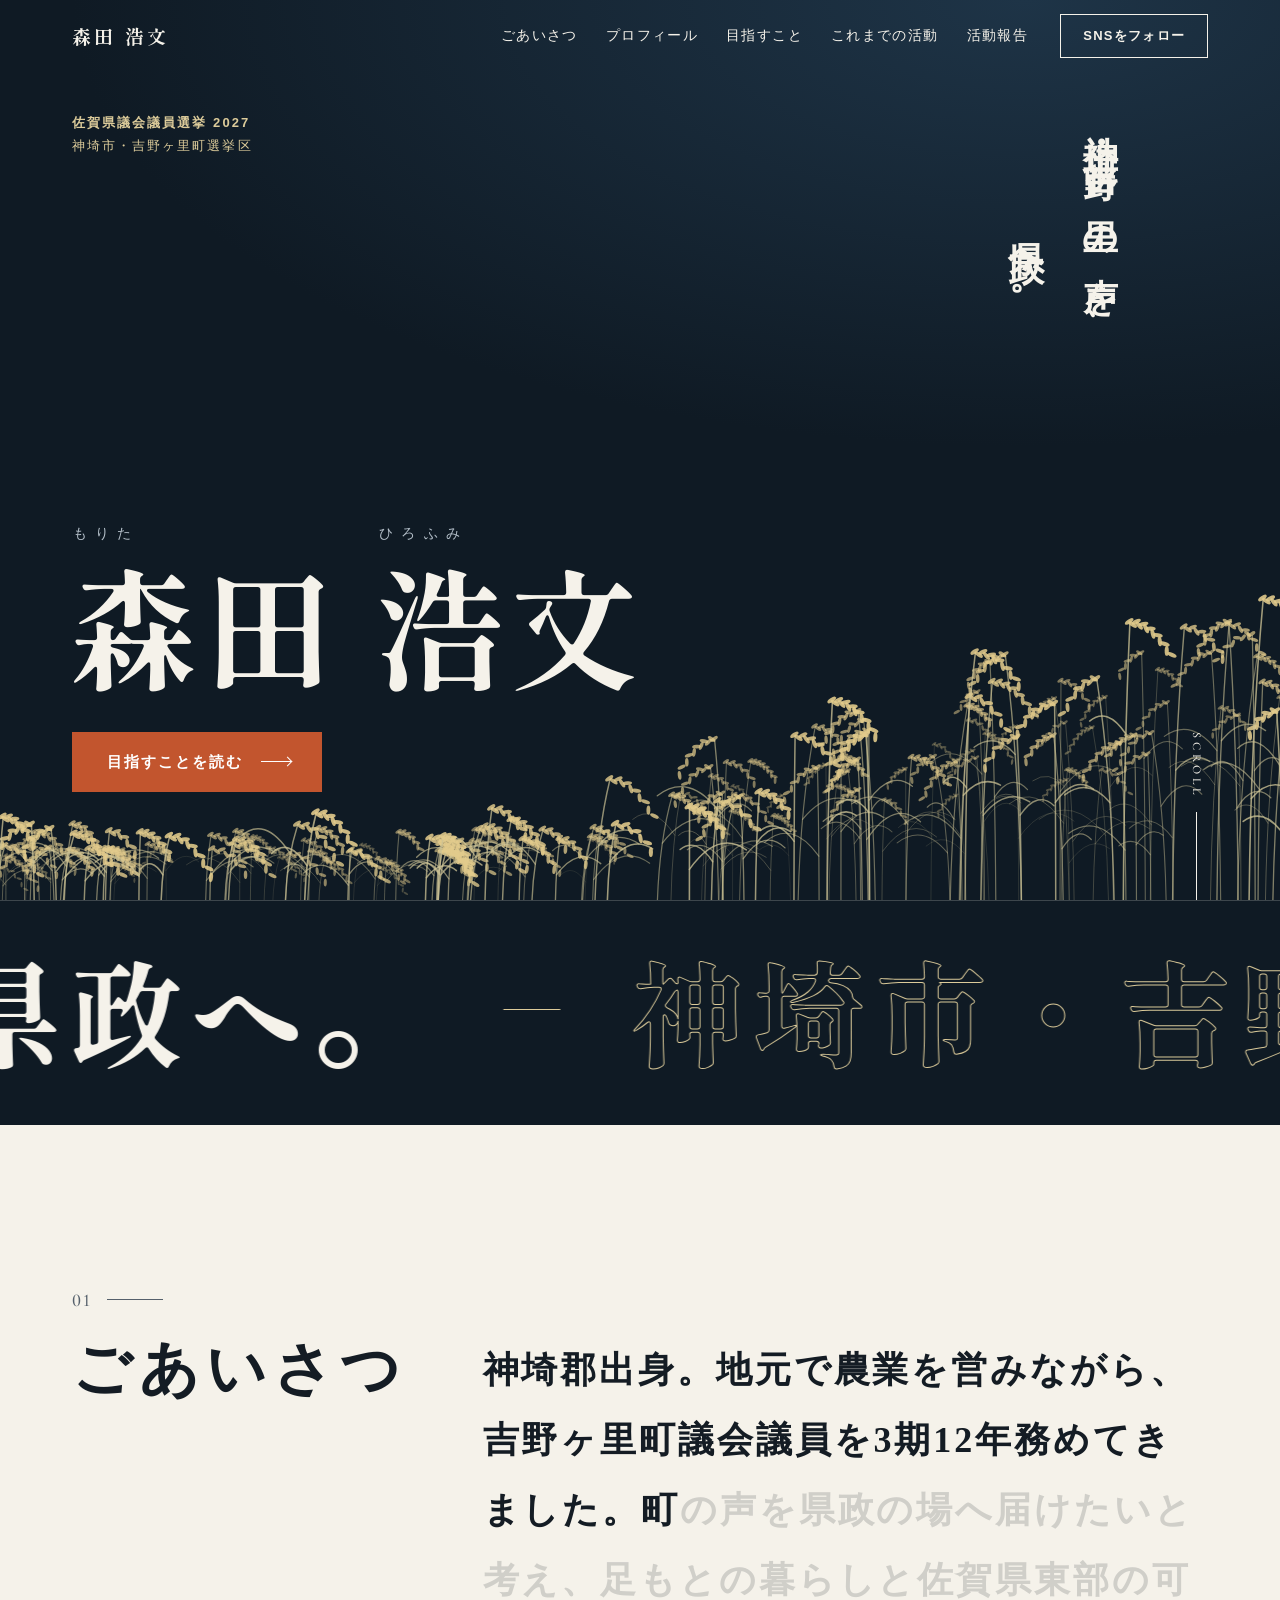
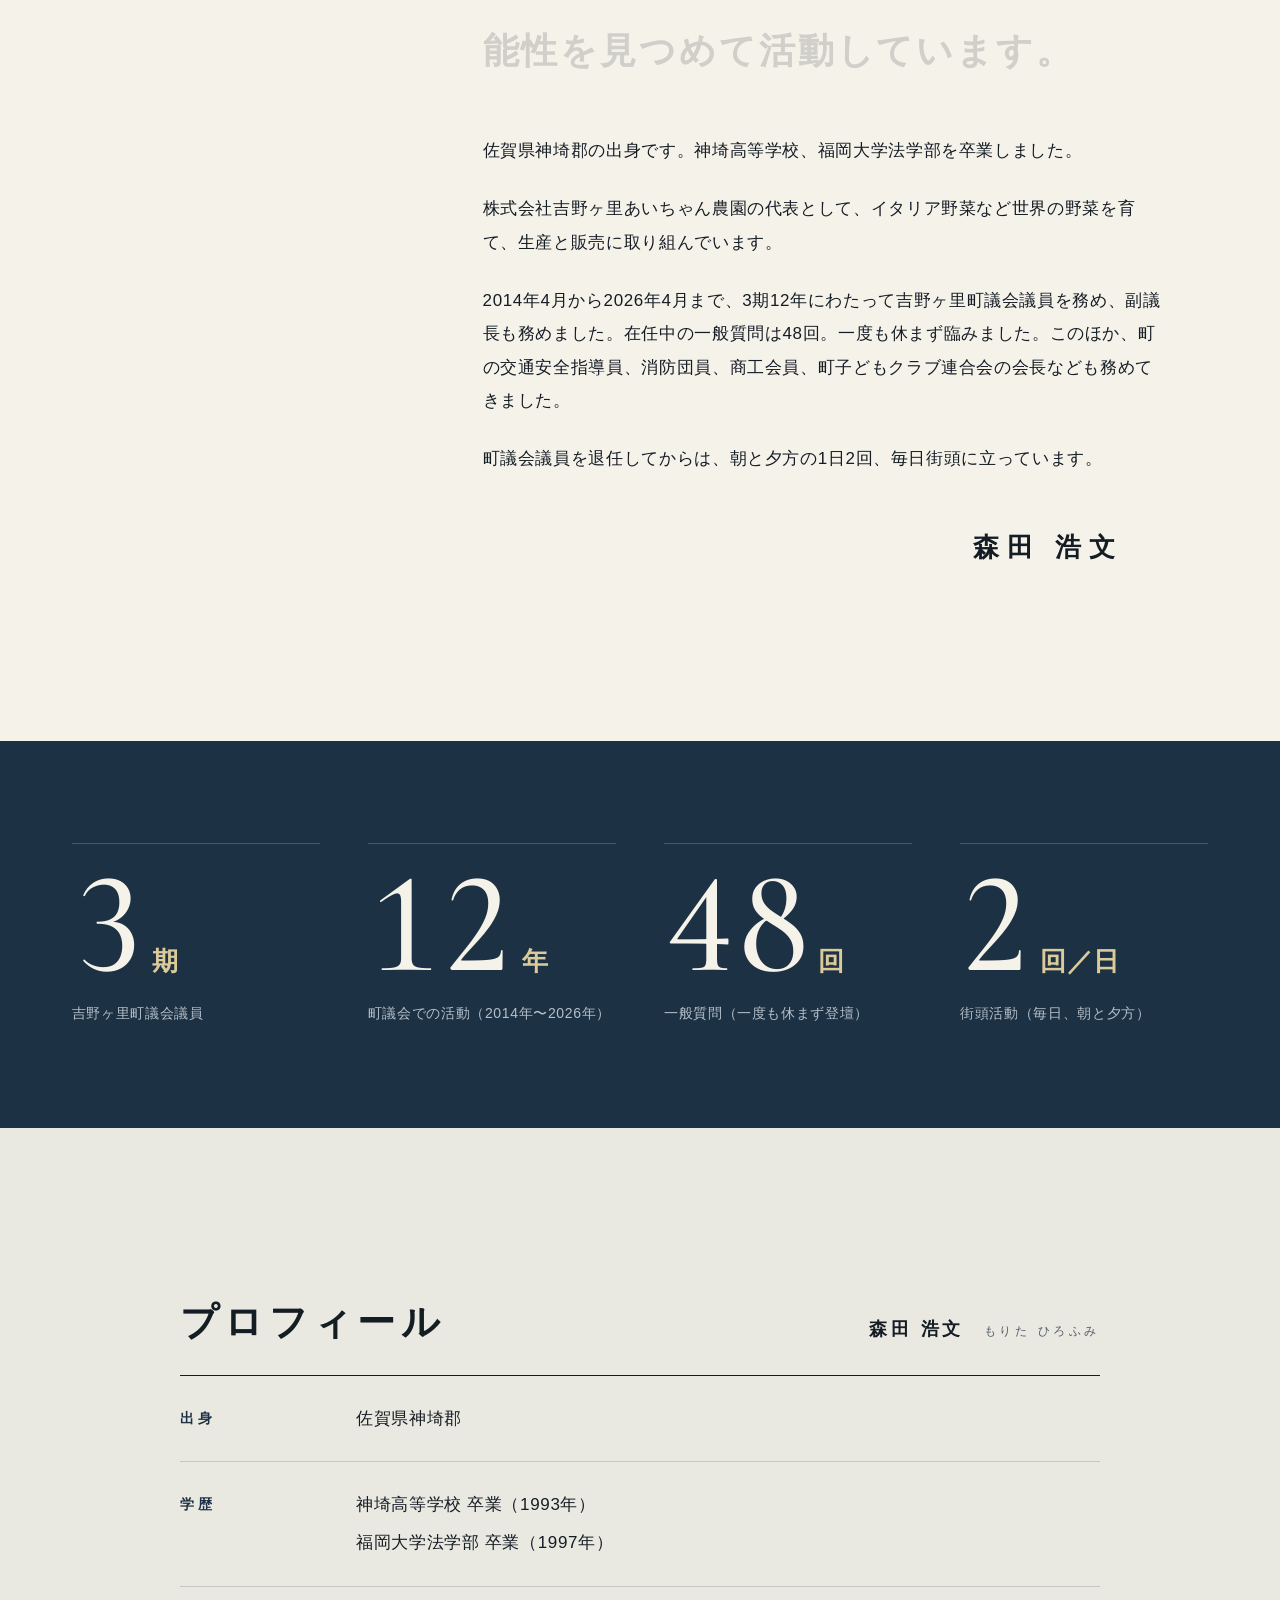
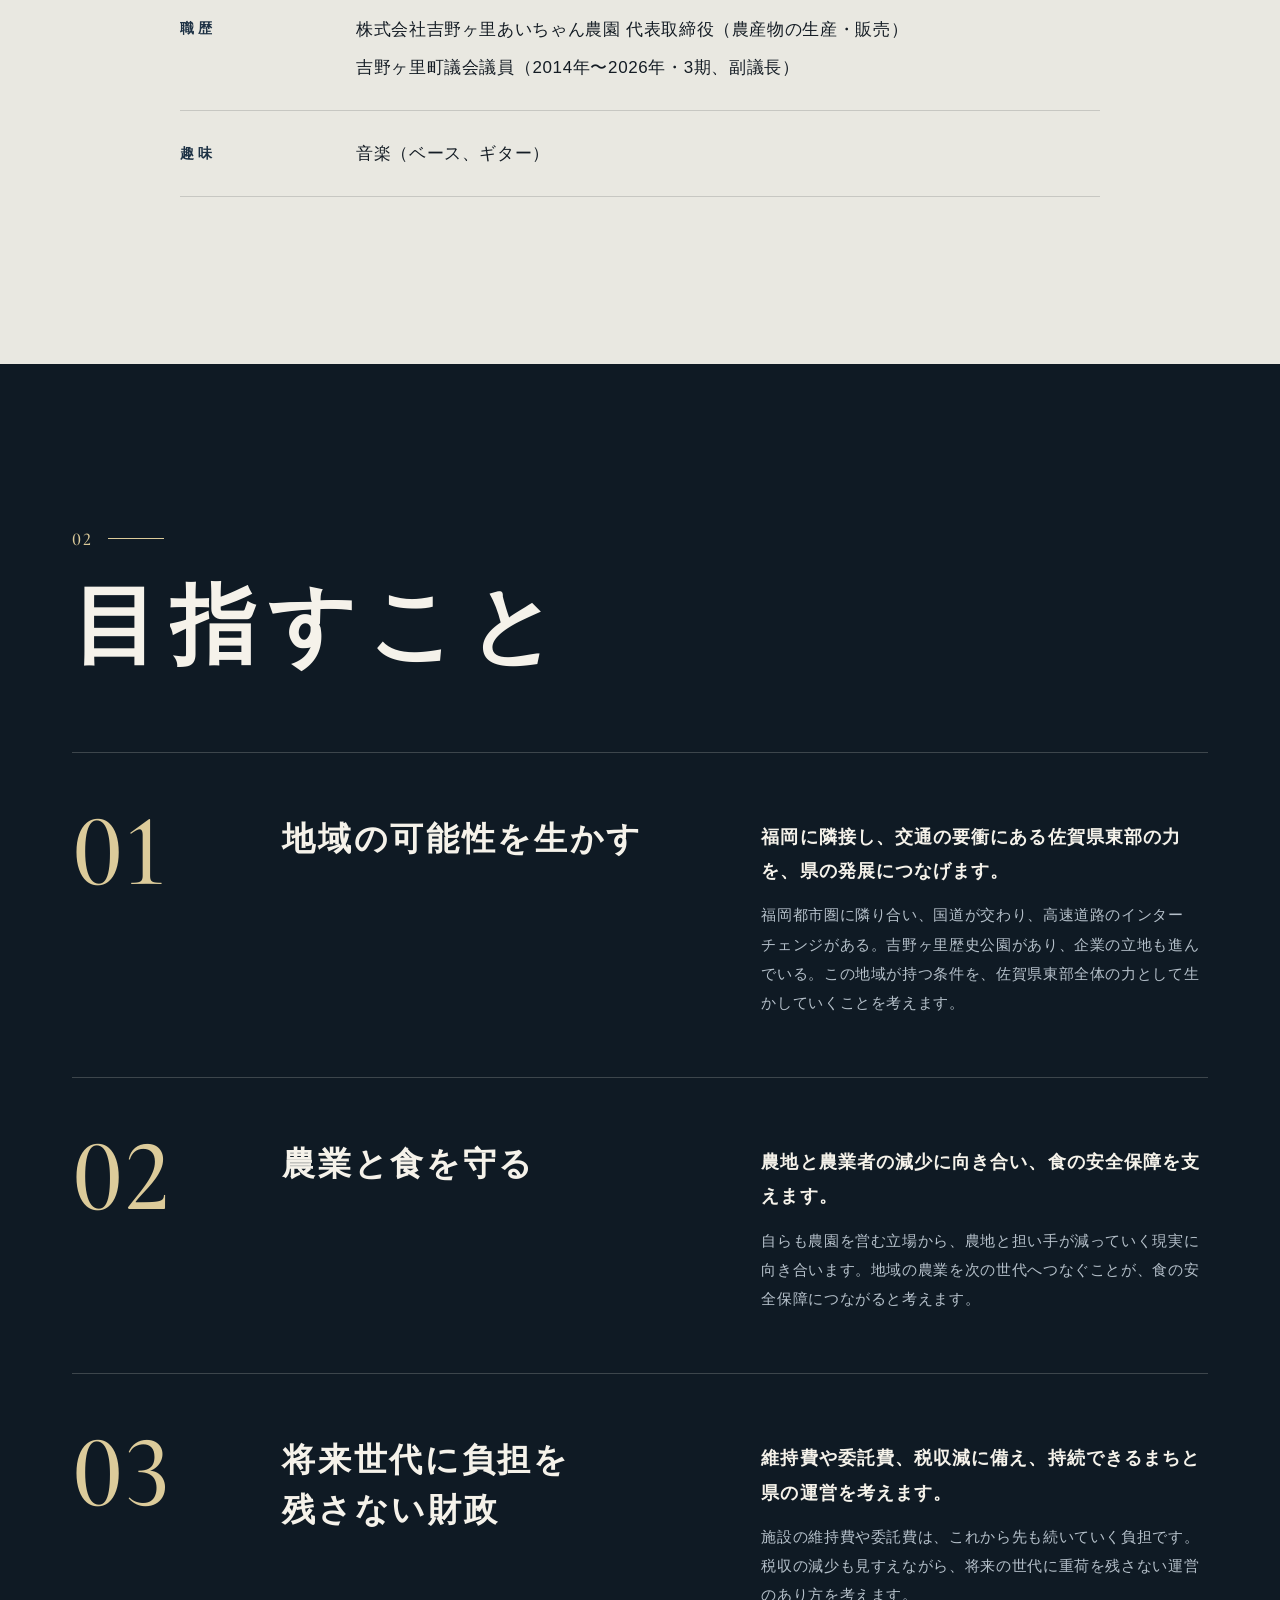
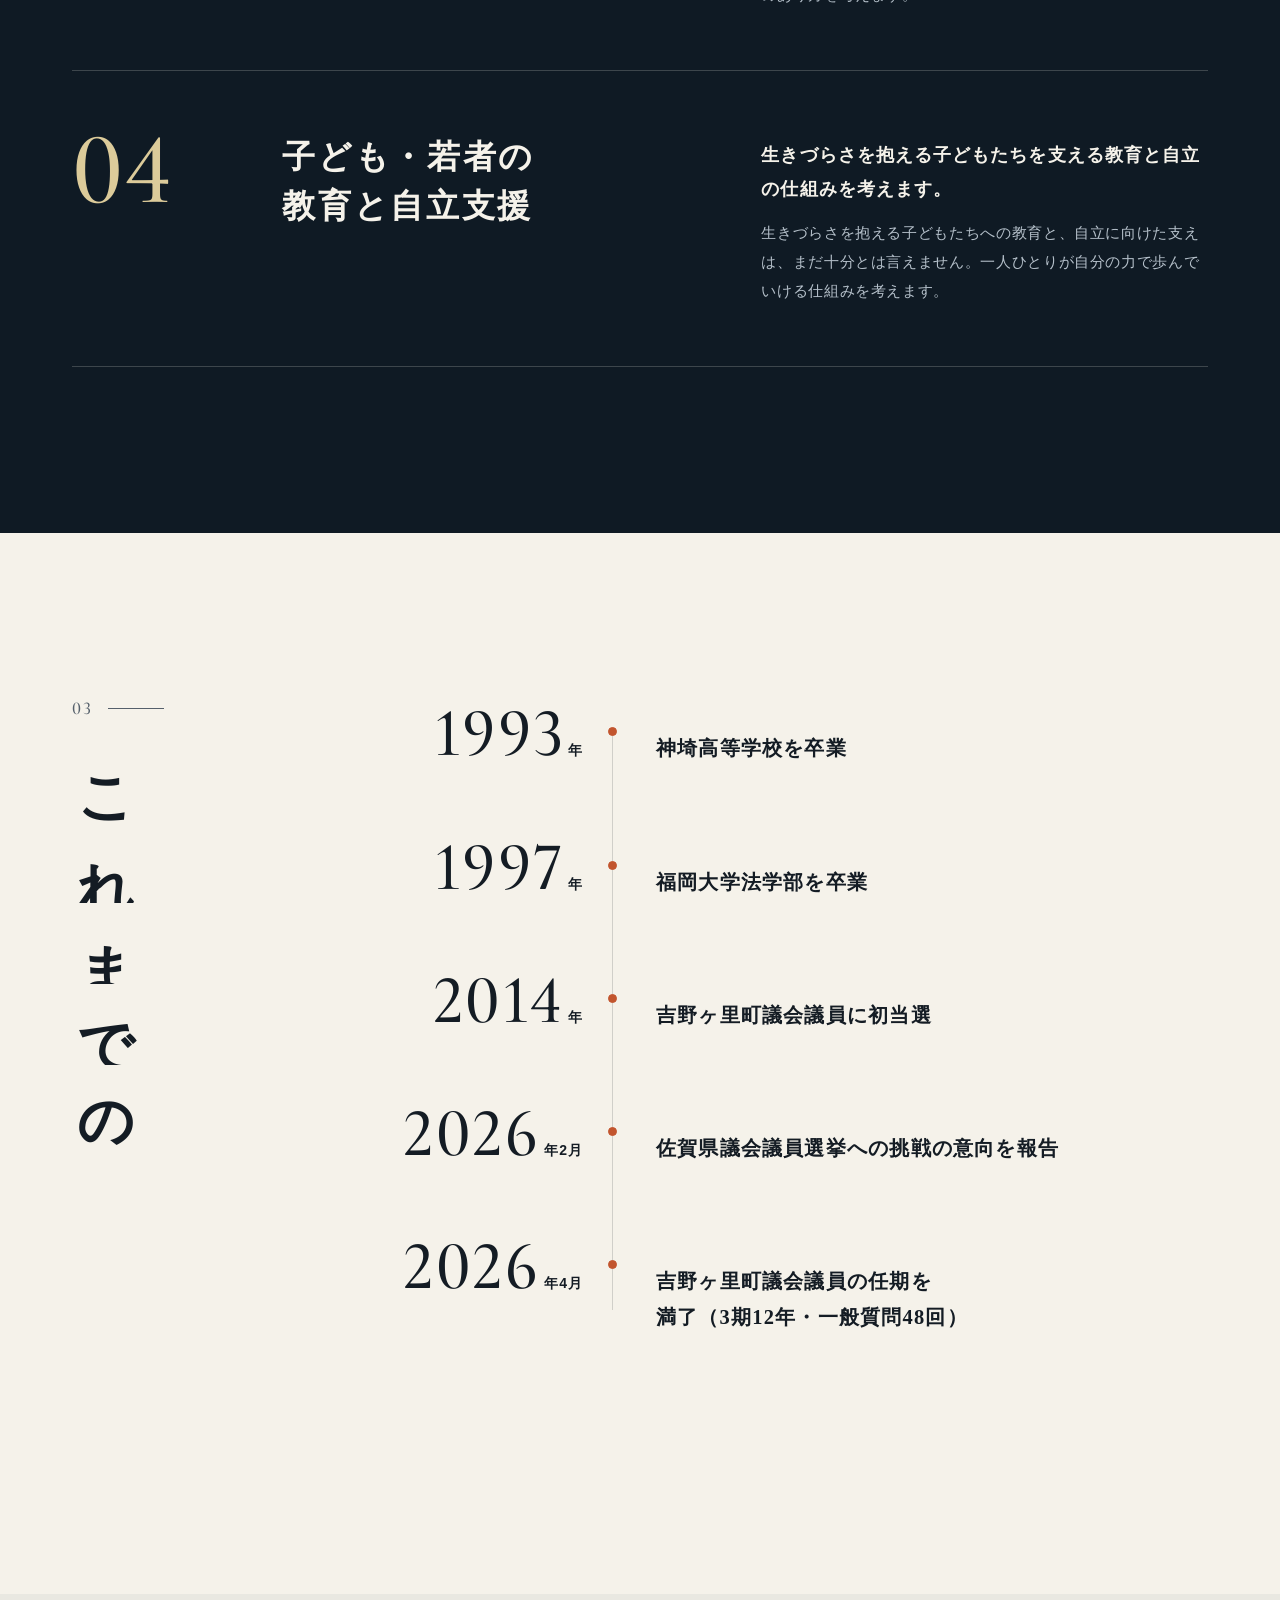
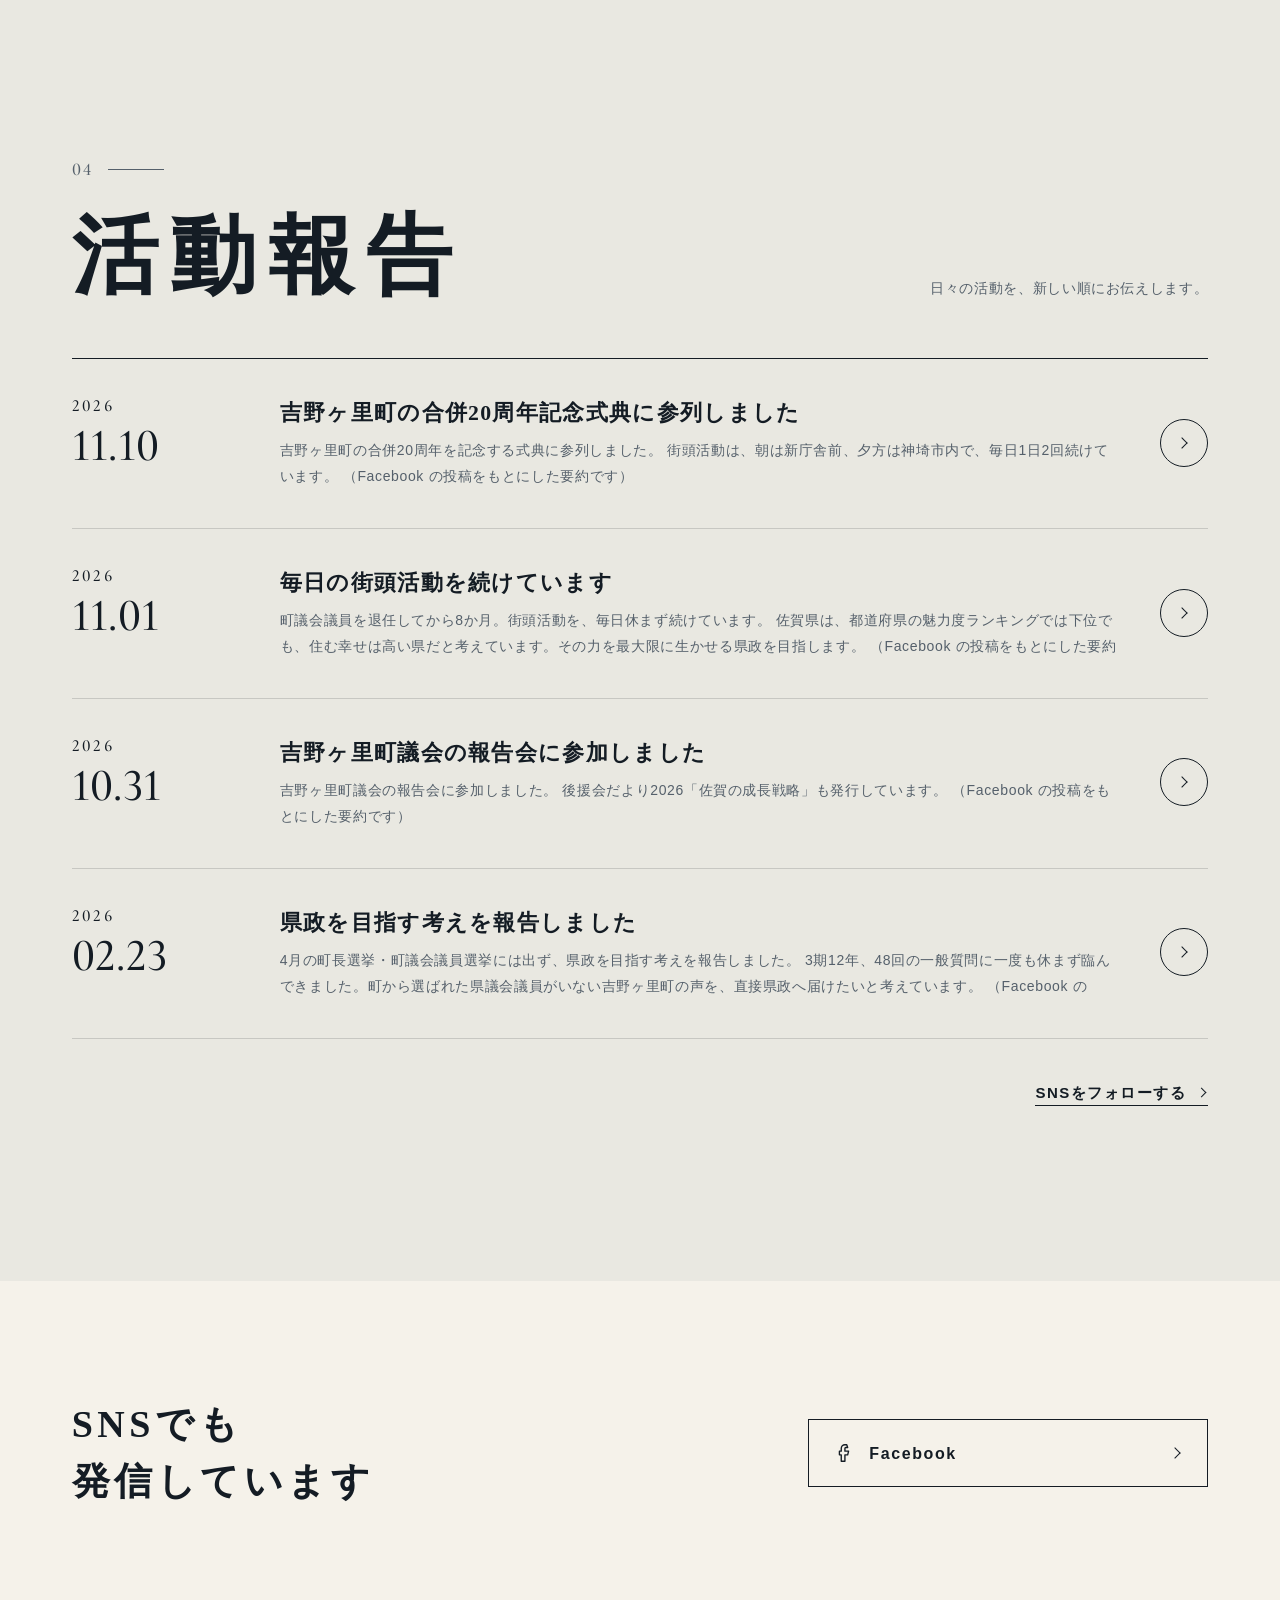
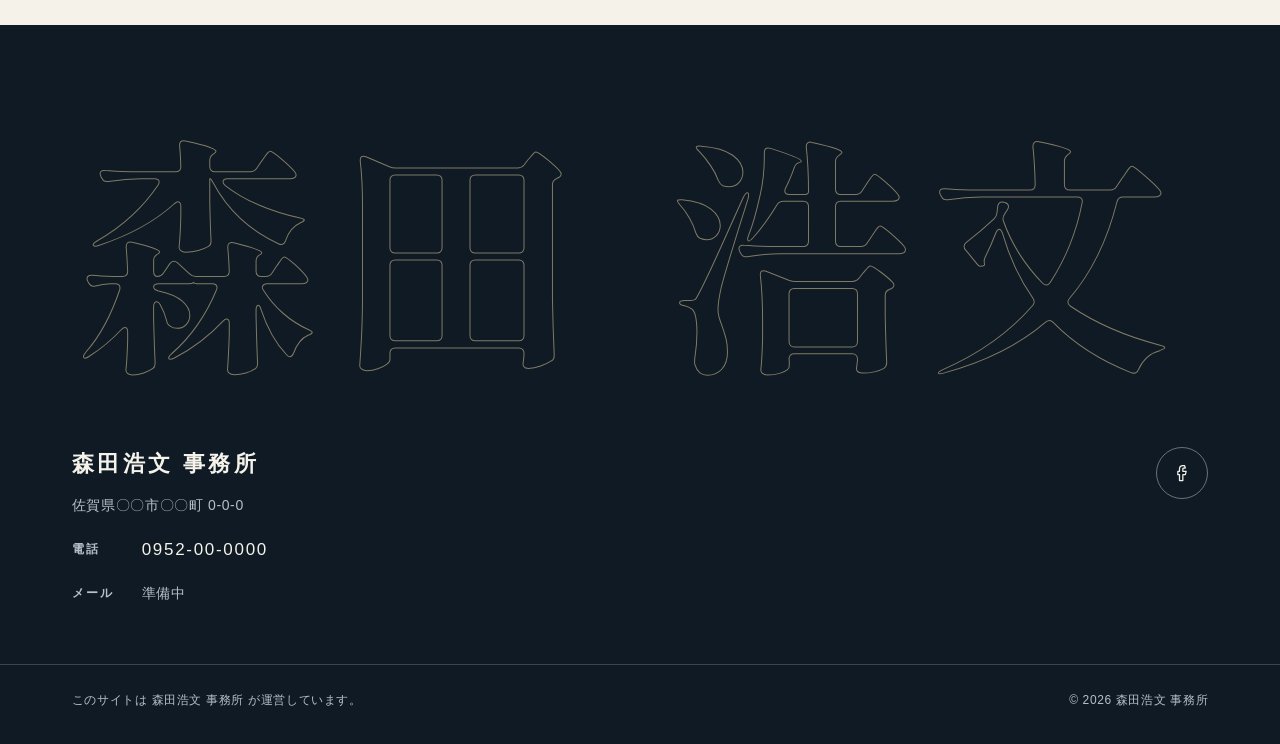
==== commit 34ea43c4: "デザインを作り直し（夜の藍と稲穂のアニメーション）、調査メモの内容を反映 - 最初の画面を夜の藍の全面に変更。特大の名前が1文字ずつ現れ、稲穂が風にゆれる（canvas） - オープニング、流れる文字" ====
--- a/index.html
+++ b/index.html
@@ -5,7 +5,7 @@
 <meta name="viewport" content="width=device-width, initial-scale=1">
 <title>森田 浩文 | 活動報告・政策</title>
 <meta name="description" content="森田浩文のこれまでの活動と、目指すことをお伝えするサイトです。">
-<meta name="theme-color" content="#F7F5F0">
+<meta name="theme-color" content="#0F1A24">
 <meta property="og:type" content="website">
 <meta property="og:title" content="森田 浩文 | 活動報告・政策">
 <meta property="og:description" content="森田浩文のこれまでの活動と、目指すことをお伝えするサイトです。">
@@ -13,10 +13,25 @@
 <link rel="preconnect" href="https://fonts.gstatic.com" crossorigin>
 <link href="https://fonts.googleapis.com/css2?family=Cormorant+Garamond:wght@500&family=Shippori+Mincho+B1:wght@600;800&family=Zen+Kaku+Gothic+New:wght@500;700&display=swap" rel="stylesheet">
 <link rel="stylesheet" href="assets/css/style.css">
-<script>document.documentElement.className = 'js';</script>
+<script>
+  // 動きの準備：JS が動くとき「js」、最初の1回だけオープニング（動きを減らす設定のときは出さない）
+  (function () {
+    var d = document.documentElement, intro = false;
+    try { intro = !sessionStorage.getItem('intro') && !matchMedia('(prefers-reduced-motion: reduce)').matches; } catch (e) {}
+    d.className = 'js' + (intro ? ' is-intro' : ' is-ready');
+  })();
+</script>
 </head>
 <body>
 <a class="skip" href="#main">本文へ移動</a>
+
+<!-- オープニング（最初の1回だけ。飾りなので読み上げない） -->
+<div class="intro" id="intro" aria-hidden="true">
+  <p class="intro-name" data-bind="candidate_name">森田 浩文</p>
+  <span class="intro-line"></span>
+</div>
+<!-- 読み進んだ量を示す細い線 -->
+<div class="progress" aria-hidden="true"><span id="progress"></span></div>
 
 <header class="site-header" id="top">
   <div class="header-inner">
@@ -38,8 +53,13 @@
 </header>
 
 <main id="main">
-  <!-- ファーストビュー：名前・ひと言・ボタン1つ・写真（写真がない間は藍鼠の面＋縦書きのひと言） -->
+  <!-- ファーストビュー：特大の名前・ひと言・ボタン1つ・写真。背景に、風にゆれる稲穂のアニメーション -->
   <section class="hero" id="hero" aria-labelledby="hero-name">
+    <div class="hero-visual">
+      <img class="hero-photo" id="photo" alt="" width="1200" height="1500" decoding="async" fetchpriority="high" hidden>
+      <p class="hero-vcatch" id="hero-vcatch"></p>
+    </div>
+    <canvas class="hero-field" id="field" aria-hidden="true"></canvas>
     <div class="hero-text">
       <p class="hero-eyebrow">
         <span data-bind="election_label"></span>
@@ -49,22 +69,23 @@
         <h1 class="hero-name" id="hero-name">森田 浩文</h1>
         <p class="hero-catch" id="hero-catch"></p>
         <div class="hero-actions">
-          <a class="btn btn-primary" href="#vision">目指すことを読む<span class="btn-arrow" aria-hidden="true"></span></a>
+          <a class="btn btn-primary" href="#vision"><span class="btn-label">目指すことを読む</span><span class="btn-arrow" aria-hidden="true"></span></a>
           <a class="text-link" href="#newsletter" data-newsletter hidden>活動報告をメールで受け取る</a>
         </div>
       </div>
     </div>
-    <div class="hero-visual">
-      <p class="hero-vcatch" id="hero-vcatch"></p>
-      <img class="hero-photo" id="photo" alt="" width="1200" height="1500" decoding="async" fetchpriority="high" hidden>
-    </div>
-  </section>
+    <p class="hero-scroll" aria-hidden="true"><span>SCROLL</span></p>
+  </section>
+
+  <!-- 流れる文字の帯（飾り。内容はひと言・選挙区と同じ） -->
+  <div class="marquee" id="marquee" aria-hidden="true"><div class="marquee-track" id="marquee-track"></div></div>
 
   <!-- ごあいさつ -->
   <section class="section greeting" id="greeting" aria-labelledby="greeting-h">
     <div class="wrap greeting-grid">
       <header class="greeting-head" data-reveal>
-        <h2 id="greeting-h">ごあいさつ</h2>
+        <p class="sec-no" aria-hidden="true">01</p>
+        <h2 id="greeting-h" data-split>ごあいさつ</h2>
       </header>
       <div class="greeting-body" data-reveal>
         <p class="greeting-lead" data-bind="lead"></p>
@@ -74,11 +95,16 @@
     </div>
   </section>
 
+  <!-- 数字で見る活動（data/site.json の highlights があるときだけ表示） -->
+  <section class="stats" id="stats" aria-label="数字で見る活動" hidden>
+    <div class="wrap"><ul class="stats-list" id="stats-list"></ul></div>
+  </section>
+
   <!-- プロフィール -->
   <section class="section profile" id="profile" aria-labelledby="profile-h">
     <div class="wrap profile-grid">
       <header class="profile-head" data-reveal>
-        <h2 id="profile-h">プロフィール</h2>
+        <h2 id="profile-h" data-split>プロフィール</h2>
         <p class="profile-name">
           <span data-bind="candidate_name">森田 浩文</span>
           <small data-bind="candidate_kana"></small>
@@ -92,7 +118,8 @@
   <section class="section vision" id="vision" aria-labelledby="vision-h">
     <div class="wrap">
       <header class="vision-head" data-reveal>
-        <h2 id="vision-h">目指すこと</h2>
+        <p class="sec-no" aria-hidden="true">02</p>
+        <h2 id="vision-h" data-split>目指すこと</h2>
       </header>
       <ol class="policies" id="policies"></ol>
     </div>
@@ -102,7 +129,8 @@
   <section class="section history" id="history" aria-labelledby="history-h">
     <div class="wrap history-grid">
       <header class="history-head" data-reveal>
-        <h2 id="history-h">これまでの活動</h2>
+        <p class="sec-no" aria-hidden="true">03</p>
+        <h2 id="history-h" data-split>これまでの活動</h2>
       </header>
       <div class="history-body">
         <ol class="timeline" id="timeline"></ol>
@@ -115,7 +143,8 @@
   <section class="section reports" id="reports" aria-labelledby="reports-h">
     <div class="wrap">
       <header class="reports-head" data-reveal>
-        <h2 id="reports-h">活動報告</h2>
+        <div><p class="sec-no" aria-hidden="true">04</p>
+        <h2 id="reports-h" data-split>活動報告</h2></div>
         <p>日々の活動を、新しい順にお伝えします。</p>
       </header>
       <div class="posts" id="posts"></div>
@@ -130,7 +159,7 @@
   <section class="section sns" id="sns" aria-labelledby="sns-h">
     <div class="wrap sns-grid">
       <header class="sns-head" data-reveal>
-        <h2 id="sns-h">SNSでも<wbr>発信しています</h2>
+        <h2 id="sns-h"><span>SNSでも</span><span>発信しています</span></h2>
       </header>
       <div class="sns-body" data-reveal>
         <ul class="sns-links" id="sns-links"></ul>
@@ -144,7 +173,7 @@
   <section class="section newsletter" id="newsletter" aria-labelledby="newsletter-h" data-newsletter hidden>
     <div class="wrap newsletter-grid">
       <header class="newsletter-head">
-        <h2 id="newsletter-h">活動報告を<wbr>メールで受け取る</h2>
+        <h2 id="newsletter-h"><span>活動報告を</span><span>メールで受け取る</span></h2>
         <p class="nl-lead" data-bind="newsletter_lead"></p>
       </header>
       <form class="nl-form" id="nl-form" novalidate>
@@ -173,6 +202,7 @@
 </main>
 
 <footer class="site-footer">
+  <p class="footer-name" aria-hidden="true" data-bind="candidate_name">森田 浩文</p>
   <div class="wrap footer-inner">
     <div class="footer-office">
       <p class="f-name" data-bind="office_name"></p>
--- a/assets/css/style.css
+++ b/assets/css/style.css
@@ -1,26 +1,27 @@
 /* ============================================================
- * 森田浩文 活動サイト ― 方向性A「誠実系」
- * 生成りの紙面に、墨の文字と藍鼠の面。差し色（柿）はボタンだけ。
+ * 森田浩文 活動サイト ― 「風と稲穂」
+ * 夜の藍に、生成りの文字と、わら色の稲穂。差し色（柿）はボタンだけ。
  *
  * 1. 全体の設計（色・文字・余白の基準）
  *    ここを変えると、サイト全体の雰囲気が変わります。
  * ============================================================ */
 :root {
   /* 色の役割 */
-  --paper: #F7F5F0;          /* 背景：生成り */
-  --paper-tint: #ECEEED;     /* 淡い面：生成りに灰青を少し混ぜた色 */
-  --ink: #1C232B;            /* 文字：墨 */
-  --ink-soft: #55616D;       /* 補足の文字 */
-  --indigo: #33475B;         /* メイン：藍鼠（面・見出し） */
-  --indigo-deep: #2B3D4F;
-  --on-indigo: #F7F5F0;      /* 藍鼠の面にのせる文字 */
-  --on-indigo-soft: #BCC7D1;
+  --night: #0F1A24;          /* いちばん深い藍（最初の画面・フッター） */
+  --indigo: #1D3144;         /* 藍（面） */
+  --indigo-soft: #2B4257;
+  --paper: #F5F2EA;          /* 生成り（明るい面） */
+  --paper-tint: #E9E8E1;     /* 淡い面 */
+  --ink: #141C24;            /* 文字：墨 */
+  --ink-soft: #55606B;       /* 補足の文字 */
+  --on-dark: #F5F2EA;        /* 暗い面にのせる文字 */
+  --on-dark-soft: #B5C0CA;
+  --straw: #DCCB9A;          /* わら色（稲穂・細い線・小さな強調） */
   --kaki: #C2552E;           /* 差し色：柿（ボタンだけ。白文字で 4.5:1 以上） */
   --kaki-deep: #A64522;
-  --mist: #DCE2E6;           /* 補助：灰青 */
-  --line: rgba(28, 35, 43, .16);       /* 区切り線 */
-  --line-strong: #1C232B;              /* 強い罫線 */
-  --line-on-indigo: rgba(247, 245, 240, .24);
+  --line: rgba(20, 28, 36, .16);
+  --line-strong: #141C24;
+  --line-on-dark: rgba(245, 242, 234, .2);
 
   /* 書体（3ファミリー） */
   --mincho: "Shippori Mincho B1", "Hiragino Mincho ProN", "Yu Mincho", "YuMincho", serif;
@@ -28,42 +29,42 @@
   --num: "Cormorant Garamond", "Shippori Mincho B1", "Hiragino Mincho ProN", serif;
 
   /* 文字サイズの尺度 */
-  --t-xs: .75rem;                              /* 12 */
-  --t-sm: .875rem;                             /* 14 */
-  --t-base: 1rem;                              /* 16 */
-  --t-md: 1.125rem;                            /* 18 */
-  --t-lg: clamp(1.25rem, 1.05rem + .9vw, 1.625rem);     /* 20–26 */
-  --t-xl: clamp(1.625rem, 1.3rem + 1.5vw, 2.25rem);     /* 26–36 */
-  --t-2xl: clamp(2.125rem, 1.5rem + 2.9vw, 3.5rem);     /* 34–56 */
-  --t-name: clamp(3.5rem, 17.2vw, 5.75rem);             /* スマホ・タブレットの名前 56–92 */
+  --t-xs: .75rem;
+  --t-sm: .875rem;
+  --t-base: 1rem;
+  --t-md: 1.125rem;
+  --t-lg: clamp(1.25rem, 1.05rem + .9vw, 1.625rem);
+  --t-xl: clamp(1.625rem, 1.3rem + 1.5vw, 2.375rem);
+  --t-2xl: clamp(2.5rem, 1.4rem + 5vw, 5.5rem);        /* セクションの見出し 40–88 */
+  --t-name: clamp(3.75rem, 19vw, 6.5rem);              /* スマホの名前 */
 
   /* 余白の尺度（4px 基準） */
   --s1: 4px; --s2: 8px; --s3: 12px; --s4: 16px; --s5: 24px;
   --s6: 32px; --s7: 48px; --s8: 72px; --s9: 112px;
-  --gutter: clamp(22px, 5.6vw, 72px);          /* 画面の左右の余白 */
-  --section: clamp(76px, 11vw, 148px);         /* セクションの上下の余白 */
-
-  /* 形 */
-  --radius: 0px;             /* 角は丸めない（入力欄だけ 2px） */
+  --gutter: clamp(22px, 5.6vw, 80px);
+  --section: clamp(88px, 13vw, 184px);
+
   --header-h: 60px;
   --ease: cubic-bezier(.2, .7, .2, 1);
-
-  /* ファーストビューの写真の見せる位置（横 縦）。顔が切れるときはここを調整します */
-  --hero-photo-pos: 50% 28%;       /* PC（横長寄りの枠） */
-  --hero-photo-pos-sp: 50% 24%;    /* スマホ（縦長寄りの枠） */
+  --ease-out: cubic-bezier(.16, 1, .3, 1);
+
+  /* 最初の画面の写真の見せる位置（横 縦）。顔が切れるときはここを調整します */
+  --hero-photo-pos: 50% 28%;       /* PC */
+  --hero-photo-pos-sp: 50% 24%;    /* スマホ */
 }
 
 /* ============================================================
  * 2. 土台
  * ============================================================ */
 *, *::before, *::after { box-sizing: border-box; }
-html { scroll-behavior: smooth; scroll-padding-top: calc(var(--header-h) + 8px); -webkit-text-size-adjust: 100%; }
+html { scroll-behavior: smooth; scroll-padding-top: calc(var(--header-h) + 8px); -webkit-text-size-adjust: 100%; background: var(--night); }
 body {
   margin: 0; background: var(--paper); color: var(--ink);
   font-family: var(--gothic); font-weight: 500; font-size: var(--t-base);
   line-height: 1.95; letter-spacing: .04em;
-  line-break: strict; overflow-wrap: anywhere; word-break: normal;
+  line-break: strict; overflow-wrap: anywhere;
   -webkit-font-smoothing: antialiased; text-rendering: optimizeLegibility;
+  overflow-x: clip;
 }
 img { max-width: 100%; height: auto; }
 a { color: inherit; }
@@ -73,248 +74,289 @@
   font-family: var(--mincho); font-weight: 600; line-height: 1.5; letter-spacing: .08em;
   font-feature-settings: "palt"; text-wrap: balance;
 }
-@supports (word-break: auto-phrase) {
-  h1, h2, h3, .post-title { word-break: auto-phrase; }
-}
+@supports (word-break: auto-phrase) { h3, .post-title { word-break: auto-phrase; } }
 [hidden] { display: none !important; }
 .sr-only { position: absolute; width: 1px; height: 1px; margin: -1px; padding: 0; overflow: hidden; clip: rect(0 0 0 0); white-space: nowrap; border: 0; }
 
 :focus-visible { outline: 2px solid var(--ink); outline-offset: 3px; }
-.vision :focus-visible, .site-footer :focus-visible { outline-color: var(--on-indigo); }
-::selection { background: var(--indigo); color: var(--on-indigo); }
-
-.wrap { width: 100%; max-width: calc(1120px + var(--gutter) * 2); margin-inline: auto; padding-inline: var(--gutter); }
-.section { padding-block: var(--section); }
-
-.skip {
-  position: absolute; left: 12px; top: -80px; z-index: 100;
-  background: var(--ink); color: var(--paper); padding: 10px 18px; font-weight: 700; text-decoration: none;
-}
+.hero :focus-visible, .vision :focus-visible, .stats :focus-visible, .site-footer :focus-visible,
+.site-header:not(.is-solid) :focus-visible, .gnav.open :focus-visible { outline-color: var(--on-dark); }
+::selection { background: var(--straw); color: var(--ink); }
+
+.wrap { width: 100%; max-width: calc(1200px + var(--gutter) * 2); margin-inline: auto; padding-inline: var(--gutter); }
+.section { position: relative; padding-block: var(--section); }
+
+.skip { position: absolute; left: 12px; top: -80px; z-index: 200; background: var(--paper); color: var(--ink); padding: 10px 18px; font-weight: 700; text-decoration: none; }
 .skip:focus { top: 12px; }
 
-/* 数字の書体（年・日付・番号） */
-.policy-num, .tl-year, .post-date { font-family: var(--num); font-weight: 500; font-variant-numeric: lining-nums; letter-spacing: .02em; }
-
-/* スクロールに合わせた、控えめなフェードイン（JS が動くときだけ） */
-.js [data-reveal] { opacity: 0; transform: translateY(14px); transition: opacity .9s var(--ease), transform .9s var(--ease); }
+.policy-num, .tl-year, .post-date, .sec-no, .stat-value { font-family: var(--num); font-weight: 500; font-variant-numeric: lining-nums; letter-spacing: .02em; }
+
+/* セクション番号（小さな数字＋線） */
+.sec-no { display: flex; align-items: center; gap: 14px; font-size: 1.125rem; line-height: 1; letter-spacing: .14em; margin-bottom: var(--s5); color: var(--ink-soft); }
+.sec-no::after { content: ""; width: 56px; height: 1px; background: currentColor; transform-origin: left; }
+.vision .sec-no { color: var(--straw); }
+
+/* ============================================================
+ * 3. 動きの部品
+ * ============================================================ */
+/* スクロールで現れる（JS が動くときだけ隠しておく） */
+.js [data-reveal] { opacity: 0; transform: translateY(28px); transition: opacity 1s var(--ease-out), transform 1.1s var(--ease-out); transition-delay: var(--d, 0s); }
 .js [data-reveal].is-in { opacity: 1; transform: none; }
-
-/* ============================================================
- * 3. ボタン・リンク
+.js .sec-no::after { transform: scaleX(0); transition: transform 1s var(--ease-out) .2s; }
+.js .is-in .sec-no::after, .js .is-in > .sec-no::after, .js .is-in.sec-no::after { transform: scaleX(1); }
+
+/* 見出しの文字が、下から1文字ずつ上がる */
+.split { display: inline-block; }
+.split .ch { display: inline-block; overflow: hidden; vertical-align: bottom; padding-block: .12em; margin-block: -.12em; }
+.split .ch > span { display: inline-block; transform: translateY(112%); transition: transform 1s var(--ease-out); transition-delay: calc(var(--i) * 55ms + .05s); }
+.is-in .split .ch > span, .split.is-in .ch > span { transform: none; }
+
+/* 読み進んだ量 */
+.progress { position: fixed; inset: 0 0 auto 0; height: 2px; z-index: 60; pointer-events: none; }
+.progress span { display: block; height: 100%; background: var(--kaki); transform: scaleX(0); transform-origin: left; }
+
+/* オープニング */
+.intro { display: none; }
+.is-intro .intro, .intro.is-out {
+  position: fixed; inset: 0; z-index: 100; display: flex; flex-direction: column; align-items: center; justify-content: center; gap: 22px;
+  background: var(--night); color: var(--on-dark);
+}
+.intro-name { font-family: var(--mincho); font-weight: 800; font-size: clamp(1.75rem, 6vw, 2.75rem); letter-spacing: .3em; margin-right: -.3em; animation: intro-name 1s var(--ease-out) both; }
+.intro-line { width: min(240px, 50vw); height: 1px; background: var(--straw); transform-origin: left; animation: intro-line 1.3s var(--ease) .15s both; }
+@keyframes intro-name { from { opacity: 0; letter-spacing: .6em; filter: blur(6px); } }
+@keyframes intro-line { from { transform: scaleX(0); } }
+.intro.is-out { animation: intro-out .9s cubic-bezier(.7, 0, .2, 1) forwards; pointer-events: none; }
+@keyframes intro-out { to { clip-path: inset(0 0 100% 0); } }
+.is-intro, .is-intro body { overflow: hidden; }
+
+/* ============================================================
+ * 4. ボタン・リンク
  * ============================================================ */
 .btn {
-  display: inline-flex; align-items: center; justify-content: center; gap: 18px;
-  min-height: 56px; padding: 0 28px 1px 32px; border: 1px solid transparent; border-radius: var(--radius);
-  font-family: var(--gothic); font-weight: 700; font-size: .9375rem; letter-spacing: .12em; line-height: 1.4;
-  text-decoration: none; cursor: pointer;
-  transition: background-color .25s var(--ease), color .25s var(--ease), border-color .25s var(--ease), transform .12s;
-}
+  position: relative; display: inline-flex; align-items: center; justify-content: center; gap: 18px;
+  min-height: 60px; padding: 0 30px 1px 34px; border: 1px solid transparent; border-radius: 0; overflow: hidden; isolation: isolate;
+  font-family: var(--gothic); font-weight: 700; font-size: .9375rem; letter-spacing: .14em; line-height: 1.4;
+  text-decoration: none; cursor: pointer; transition: color .4s var(--ease), border-color .4s var(--ease), transform .12s;
+}
+/* ホバー：下から色がせり上がる */
+.btn::before { content: ""; position: absolute; inset: 0; z-index: -1; transform: translateY(101%); transition: transform .5s var(--ease-out); }
+.btn:hover::before { transform: none; }
 .btn:active { transform: translateY(1px); }
 .btn-primary { background: var(--kaki); color: #fff; }
-.btn-primary:hover { background: var(--kaki-deep); }
-.btn-line { background: transparent; color: var(--ink); border-color: var(--ink); padding-inline: 32px; }
-.btn-line:hover { background: var(--ink); color: var(--paper); }
+.btn-primary::before { background: var(--kaki-deep); }
+.btn-line { background: transparent; color: var(--ink); border-color: var(--ink); padding-inline: 34px; }
+.btn-line::before { background: var(--ink); }
+.btn-line:hover { color: var(--paper); }
 .btn-block { width: 100%; }
 .btn:disabled { opacity: .6; cursor: wait; }
-/* ボタンの中の矢印（細い線） */
-.btn-arrow { position: relative; width: 30px; height: 1px; background: currentColor; transition: width .3s var(--ease); }
-.btn-arrow::after {
-  content: ""; position: absolute; right: 0; top: -3px; width: 7px; height: 7px;
-  border-top: 1px solid currentColor; border-right: 1px solid currentColor; transform: rotate(45deg);
-}
-.btn:hover .btn-arrow { width: 40px; }
-
-/* 文字のリンク（下線＋矢印） */
+.btn-arrow { position: relative; width: 30px; height: 1px; background: currentColor; transition: width .4s var(--ease-out); }
+.btn-arrow::after { content: ""; position: absolute; right: 0; top: -3px; width: 7px; height: 7px; border-top: 1px solid currentColor; border-right: 1px solid currentColor; transform: rotate(45deg); }
+.btn:hover .btn-arrow { width: 44px; }
+
 .text-link {
   display: inline-flex; align-items: center; gap: 12px; min-height: 44px;
-  font-weight: 700; font-size: .9375rem; letter-spacing: .1em; text-decoration: none; color: var(--ink);
+  font-weight: 700; font-size: .9375rem; letter-spacing: .1em; text-decoration: none; color: inherit;
   background: linear-gradient(currentColor, currentColor) 0 calc(100% - 9px) / 100% 1px no-repeat;
-  transition: background-size .35s var(--ease);
-}
-.text-link::after {
-  content: ""; width: 7px; height: 7px; margin-right: 3px; flex: none;
-  border-top: 1px solid currentColor; border-right: 1px solid currentColor; transform: rotate(45deg);
-  transition: transform .3s var(--ease);
-}
+  transition: background-size .45s var(--ease-out);
+}
+.text-link::after { content: ""; width: 7px; height: 7px; margin-right: 3px; flex: none; border-top: 1px solid currentColor; border-right: 1px solid currentColor; transform: rotate(45deg); transition: transform .3s var(--ease); }
 .text-link:hover { background-size: 0 1px; background-position: 100% calc(100% - 9px); }
 .text-link:hover::after { transform: translateX(4px) rotate(45deg); }
 
 /* ============================================================
- * 4. ヘッダー
+ * 5. ヘッダー（最初の画面の上では透明。スクロールすると生成りの帯になる）
  * ============================================================ */
 .site-header {
-  position: sticky; top: 0; z-index: 30; height: var(--header-h);
-  background: rgba(247, 245, 240, .94); border-bottom: 1px solid var(--line);
-  -webkit-backdrop-filter: blur(10px); backdrop-filter: blur(10px);
-}
+  position: fixed; inset: 0 0 auto 0; z-index: 50; height: var(--header-h); color: var(--on-dark);
+  transition: background-color .4s var(--ease), color .4s var(--ease), transform .5s var(--ease), box-shadow .4s;
+}
+.site-header.is-solid { background: rgba(245, 242, 234, .96); color: var(--ink); box-shadow: 0 1px 0 var(--line); }
 .header-inner { display: flex; align-items: center; height: 100%; padding-inline: var(--gutter); }
 .brand {
   display: inline-flex; align-items: center; min-height: 44px; margin-right: auto;
-  font-family: var(--mincho); font-weight: 800; font-size: 1.1875rem; letter-spacing: .16em;
-  color: var(--ink); text-decoration: none; white-space: nowrap;
-}
-
-/* スマホ：ハンバーガーメニュー（2本線） */
-.menu-btn {
-  display: inline-flex; align-items: center; justify-content: center;
-  width: 48px; height: 48px; margin-right: -12px; padding: 0;
-  background: none; border: 0; color: var(--ink); cursor: pointer;
-}
-.menu-btn-lines { position: relative; display: block; width: 26px; height: 10px; }
-.menu-btn-lines span { position: absolute; left: 0; width: 100%; height: 1.5px; background: currentColor; transition: transform .3s var(--ease), top .3s var(--ease); }
+  font-family: var(--mincho); font-weight: 800; font-size: 1.1875rem; letter-spacing: .18em;
+  color: inherit; text-decoration: none; white-space: nowrap;
+  opacity: 0; transform: translateY(-6px); transition: opacity .5s var(--ease), transform .5s var(--ease);
+}
+/* 最初の画面では名前が大きく出ているので、ヘッダーの名前はスクロール後に出す */
+.site-header.is-solid .brand, .menu-open .brand, .brand:focus-visible, html:not(.js) .brand { opacity: 1; transform: none; }
+
+.menu-btn { position: relative; z-index: 2; display: inline-flex; align-items: center; justify-content: center; width: 48px; height: 48px; margin-right: -12px; padding: 0; background: none; border: 0; color: inherit; cursor: pointer; }
+.menu-btn-lines { position: relative; display: block; width: 28px; height: 10px; }
+.menu-btn-lines span { position: absolute; left: 0; width: 100%; height: 1.5px; background: currentColor; transition: transform .4s var(--ease-out), top .4s var(--ease-out); }
 .menu-btn-lines span:nth-child(1) { top: 0; }
 .menu-btn-lines span:nth-child(2) { top: 9px; }
 .menu-btn[aria-expanded="true"] .menu-btn-lines span:nth-child(1) { top: 4.5px; transform: rotate(24deg); }
 .menu-btn[aria-expanded="true"] .menu-btn-lines span:nth-child(2) { top: 4.5px; transform: rotate(-24deg); }
 
+/* スマホのメニュー：夜の藍が上から降りてきて、項目が順に上がる */
 .gnav {
-  /* ヘッダー（backdrop-filter つき）の中にあるので、fixed ではなくヘッダー基準で画面いっぱいに広げる */
-  position: absolute; top: 100%; left: 0; right: 0; height: calc(100vh - var(--header-h)); height: calc(100dvh - var(--header-h)); z-index: 29;
-  display: flex; flex-direction: column; padding: var(--s5) var(--gutter) var(--s7);
-  background: var(--paper); overflow-y: auto;
-  visibility: hidden; opacity: 0; transform: translateY(-8px);
-  transition: opacity .3s var(--ease), transform .3s var(--ease), visibility 0s .3s;
-}
-.gnav.open { visibility: visible; opacity: 1; transform: none; transition-delay: 0s; }
+  position: fixed; inset: 0; z-index: 1; height: 100vh; height: 100dvh;
+  display: flex; flex-direction: column; justify-content: center; padding: calc(var(--header-h) + 16px) var(--gutter) var(--s7);
+  background: var(--night); color: var(--on-dark); overflow-y: auto;
+  visibility: hidden; clip-path: inset(0 0 100% 0);
+  transition: clip-path .7s cubic-bezier(.7, 0, .2, 1), visibility 0s .7s;
+}
+.gnav.open { visibility: visible; clip-path: inset(0); transition-delay: 0s; }
 .gnav a {
-  display: flex; align-items: center; justify-content: space-between; min-height: 64px;
-  border-bottom: 1px solid var(--line);
-  font-family: var(--mincho); font-weight: 600; font-size: 1.25rem; letter-spacing: .12em;
-  color: var(--ink); text-decoration: none;
-}
-.gnav a::after { content: ""; width: 7px; height: 7px; border-top: 1px solid currentColor; border-right: 1px solid currentColor; transform: rotate(45deg); margin-right: 4px; opacity: .6; }
-.gnav .nav-cta {
-  margin-top: var(--s6); min-height: 56px; justify-content: center; gap: 14px;
-  border: 1px solid var(--ink); font-family: var(--gothic); font-weight: 700; font-size: .9375rem;
-}
+  display: flex; align-items: center; justify-content: space-between; min-height: 68px; border-bottom: 1px solid var(--line-on-dark);
+  font-family: var(--mincho); font-weight: 600; font-size: 1.5rem; letter-spacing: .14em; color: inherit; text-decoration: none;
+  opacity: 0; transform: translateY(24px); transition: opacity .6s var(--ease-out), transform .7s var(--ease-out);
+}
+.gnav.open a { opacity: 1; transform: none; }
+.gnav.open a:nth-child(1) { transition-delay: .25s; } .gnav.open a:nth-child(2) { transition-delay: .31s; }
+.gnav.open a:nth-child(3) { transition-delay: .37s; } .gnav.open a:nth-child(4) { transition-delay: .43s; }
+.gnav.open a:nth-child(5) { transition-delay: .49s; } .gnav.open a:nth-child(6) { transition-delay: .55s; }
+.gnav.open a:nth-child(7) { transition-delay: .61s; }
+.gnav a::after { content: ""; width: 8px; height: 8px; border-top: 1px solid currentColor; border-right: 1px solid currentColor; transform: rotate(45deg); margin-right: 4px; opacity: .6; }
+.gnav .nav-cta { margin-top: var(--s6); min-height: 60px; justify-content: center; gap: 14px; border: 1px solid var(--on-dark); font-family: var(--gothic); font-weight: 700; font-size: .9375rem; }
 .gnav .nav-cta::after { opacity: 1; margin: 0; }
 .menu-open, .menu-open body { overflow: hidden; }
+.menu-open .site-header { color: var(--on-dark); background: transparent; box-shadow: none; }
 
 @media (min-width: 960px) {
-  :root { --header-h: 68px; }
+  :root { --header-h: 72px; }
   .menu-btn { display: none; }
   .gnav {
-    position: static; height: auto; flex-direction: row; align-items: center; gap: clamp(18px, 2.2vw, 32px);
-    padding: 0; background: none; overflow: visible; visibility: visible; opacity: 1; transform: none; transition: none;
+    position: static; height: auto; flex-direction: row; align-items: center; justify-content: flex-end; gap: clamp(18px, 2.2vw, 34px);
+    padding: 0; background: none; color: inherit; overflow: visible; visibility: visible; clip-path: none; transition: none;
   }
   .gnav a {
-    position: relative; min-height: 44px; border: 0;
+    position: relative; min-height: 44px; border: 0; opacity: 1; transform: none; transition: none;
     font-family: var(--gothic); font-weight: 500; font-size: .84375rem; letter-spacing: .1em;
   }
-  .gnav a::after {
-    position: absolute; left: 0; right: 0; bottom: 8px; width: auto; height: 1px; margin: 0;
-    border: 0; background: currentColor; opacity: 1; transform: scaleX(0); transform-origin: left; transition: transform .35s var(--ease);
+  .gnav a::after { position: absolute; left: 0; right: 0; bottom: 8px; width: auto; height: 1px; margin: 0; border: 0; background: currentColor; opacity: 1; transform: scaleX(0); transform-origin: right; transition: transform .45s var(--ease-out); }
+  .gnav a:hover::after { transform: scaleX(1); transform-origin: left; }
+  .gnav .nav-cta { margin: 0 0 0 4px; min-height: 44px; padding: 0 22px 1px; gap: 0; font-size: .8125rem; border-color: currentColor; transition: background-color .3s var(--ease), color .3s var(--ease); }
+  .gnav .nav-cta::after { display: none; }
+  .gnav .nav-cta:hover { background: var(--on-dark); color: var(--night); }
+  .is-solid .gnav .nav-cta:hover { background: var(--ink); color: var(--paper); }
+  .menu-open, .menu-open body { overflow: visible; }
+}
+
+/* ============================================================
+ * 6. 最初の画面
+ *    夜の藍の全面に、特大の名前。下から稲穂が風にゆれる。
+ *    写真があるとき：スマホは上、PC は右に大きく。ないとき：縦書きのひと言。
+ * ============================================================ */
+.hero {
+  --hero-text-h: 330px;
+  --hero-visual-h: max(280px, calc(100svh - var(--hero-text-h)));
+  position: relative; display: flex; flex-direction: column; min-height: 100svh;
+  background: var(--night) radial-gradient(120% 80% at 80% 0%, #1E3447 0%, var(--night) 62%); color: var(--on-dark); overflow: hidden;
+}
+.hero.has-photo { --hero-text-h: 356px; }
+
+.hero-visual { position: relative; flex: none; height: var(--hero-visual-h); }
+.hero-photo {
+  position: absolute; inset: 0; width: 100%; height: 100%; max-width: none; object-fit: cover; object-position: var(--hero-photo-pos-sp, var(--hero-photo-pos));
+  transform: scale(1.12); transition: transform 2.6s var(--ease-out);
+}
+.is-ready .hero.has-photo .hero-photo { transform: scale(1); }
+/* 写真を、上から幕が開くように見せる */
+.hero.has-photo .hero-visual { clip-path: inset(0 0 100% 0); transition: clip-path 1.5s cubic-bezier(.7, 0, .2, 1) .1s; }
+.is-ready .hero.has-photo .hero-visual { clip-path: inset(0); }
+/* 写真の下端を、夜の藍に溶かす */
+.hero.has-photo .hero-visual::after {
+  content: ""; position: absolute; inset: auto 0 -1px 0; height: 46%;
+  background: linear-gradient(to bottom, rgba(15, 26, 36, 0), rgba(15, 26, 36, .78) 62%, var(--night)); pointer-events: none;
+}
+.hero.has-photo .hero-visual::before { content: ""; position: absolute; z-index: 1; inset: 0 0 auto 0; height: 110px; background: linear-gradient(to bottom, rgba(15, 26, 36, .6), rgba(15, 26, 36, 0)); pointer-events: none; }
+
+/* 稲穂のアニメーション（canvas）。スマホは上の面いっぱい、PC は画面いっぱい */
+.hero-field { position: absolute; left: 0; top: 0; width: 100%; height: var(--hero-visual-h); pointer-events: none; opacity: 0; transition: opacity 2s var(--ease) .4s; }
+.is-ready .hero-field { opacity: 1; }
+
+/* 写真がない間：縦書きのひと言 */
+.hero-vcatch {
+  position: absolute; top: calc(var(--header-h) + 12px); left: 50%; transform: translateX(-50%);
+  writing-mode: vertical-rl; white-space: nowrap; font-family: var(--mincho); font-weight: 600;
+  /* --n は、いちばん長い行の文字数（main.js が入れる）。面の高さに収まる大きさにする */
+  font-size: min(clamp(1.25rem, 6.6vw, 2.5rem), calc((var(--hero-visual-h) * .66 - var(--header-h)) / (var(--n, 12) * 1.22)));
+  line-height: 2.1; letter-spacing: .22em; color: var(--on-dark); font-feature-settings: normal;
+}
+.hero-vcatch > span { display: block; }
+.hero-vcatch > span + span { padding-top: 3.1em; }
+.hero-vcatch > span + span + span { padding-top: 6.2em; }
+.hero-vcatch .ch { display: inline-block; opacity: 0; transform: translateY(-.5em); transition: opacity .9s var(--ease-out), transform 1.1s var(--ease-out); transition-delay: calc(var(--i) * 70ms + .7s); }
+.is-ready .hero-vcatch .ch { opacity: 1; transform: none; }
+.hero.has-photo .hero-vcatch { display: none; }
+
+.hero-text { position: relative; z-index: 2; flex: 1 0 auto; display: flex; flex-direction: column; padding: 14px var(--gutter) 44px; }
+.hero-eyebrow { display: flex; flex-direction: column; gap: 1px; font-size: .75rem; font-weight: 500; line-height: 1.7; letter-spacing: .16em; color: var(--straw); }
+.hero-eyebrow span:first-child { font-weight: 700; }
+.hero-main { margin-top: 16px; }
+.hero-name {
+  display: flex; align-items: flex-end; gap: 0 .28em; margin-left: -.03em;
+  font-weight: 800; font-size: var(--t-name); line-height: 1.1; letter-spacing: .03em; color: var(--on-dark); text-wrap: nowrap;
+}
+.np { display: inline-flex; flex-direction: column; }
+.np-kana { font-family: var(--gothic); font-weight: 500; font-size: .75rem; line-height: 1.6; letter-spacing: .5em; color: var(--on-dark-soft); padding-left: .35em; margin-bottom: 4px; font-feature-settings: normal; white-space: nowrap; }
+.np-kana-line { display: block; width: 100%; }
+.np-kanji { display: inline-flex; }
+/* 名前：1文字ずつ、下からせり上がる */
+.np-kanji .ch { display: inline-block; overflow: hidden; padding-block: .06em; margin-block: -.06em; }
+.np-kanji .ch > span { display: inline-block; transform: translateY(110%); }
+.is-ready .np-kanji .ch > span { animation: rise 1.3s var(--ease-out) both; animation-delay: calc(var(--i) * 110ms + .15s); }
+@keyframes rise { from { transform: translateY(110%); } to { transform: none; } }
+.js .hero-eyebrow, .js .np-kana, .js .hero-catch, .js .hero-actions, .js .hero-scroll { opacity: 0; transform: translateY(14px); }
+.is-ready .hero-eyebrow, .is-ready .np-kana, .is-ready .hero-catch, .is-ready .hero-actions, .is-ready .hero-scroll { opacity: 1; transform: none; transition: opacity 1s var(--ease-out), transform 1.1s var(--ease-out); }
+.is-ready .hero-eyebrow { transition-delay: .2s; } .is-ready .np-kana { transition-delay: .75s; }
+.is-ready .hero-catch { transition-delay: .9s; } .is-ready .hero-actions { transition-delay: 1.05s; } .is-ready .hero-scroll { transition-delay: 1.5s; }
+
+.hero-catch { margin-top: 14px; font-family: var(--mincho); font-weight: 600; font-size: 1.1875rem; line-height: 1.75; letter-spacing: .1em; color: var(--straw); }
+.hero-catch span { display: inline-block; }
+.hero:not(.has-photo) .hero-catch { display: none; }
+.hero-actions { display: flex; flex-wrap: wrap; align-items: center; gap: 12px 28px; margin-top: 24px; }
+.hero-scroll { display: none; }
+
+@media (min-width: 900px) {
+  .hero { --hero-visual-h: 100svh; display: block; height: 100svh; min-height: 620px; max-height: 1000px; }
+  .hero-visual { position: absolute; inset: 0 0 0 auto; width: 46%; height: auto; }
+  .hero:not(.has-photo) .hero-visual { width: 34%; }
+  .hero-photo { object-position: var(--hero-photo-pos); }
+  .hero.has-photo .hero-visual { clip-path: inset(0 0 0 100%); }
+  /* 写真の左端を夜の藍に溶かし、下は稲穂が重なるように暗くする */
+  .hero.has-photo .hero-visual { -webkit-mask-image: linear-gradient(to right, transparent, #000 26%); mask-image: linear-gradient(to right, transparent, #000 26%); }
+  .hero.has-photo .hero-visual::after {
+    inset: 0; height: auto;
+    background: linear-gradient(to bottom, rgba(15, 26, 36, .78), rgba(15, 26, 36, 0) 24%), linear-gradient(to top, rgba(15, 26, 36, .72), rgba(15, 26, 36, 0) 36%);
   }
-  .gnav a:hover::after { transform: scaleX(1); }
-  .gnav .nav-cta {
-    margin: 0 0 0 4px; min-height: 44px; padding: 0 20px 1px; gap: 0;
-    font-size: .8125rem; transition: background-color .25s var(--ease), color .25s var(--ease);
-  }
-  .gnav .nav-cta::after { display: none; }
-  .gnav .nav-cta:hover { background: var(--ink); color: var(--paper); }
-  .menu-open, .menu-open body { overflow: visible; }
-}
-
-/* ============================================================
- * 5. ファーストビュー
- *    スマホ：上に写真（または藍鼠の面）、下に名前・ひと言・ボタン
- *    PC   ：左 42% に文字、右 58% に写真を画面の端まで
- * ============================================================ */
-.hero {
-  /* 写真（面）の高さ：1画面から、ヘッダーと文字のかたまりの高さを引いた残り */
-  --hero-text-h: 312px;
-  --hero-visual-h: max(300px, calc(100svh - var(--header-h) - var(--hero-text-h)));
-  display: flex; flex-direction: column-reverse;
-}
-.hero.has-photo { --hero-text-h: 344px; }
-
-.hero-visual { position: relative; flex: none; height: var(--hero-visual-h); background: var(--indigo); overflow: hidden; }
-
-/* 写真がない間：藍鼠の面に、縦書きのひと言と細い枠線 */
-.hero-visual::before { content: ""; position: absolute; inset: 14px; border: 1px solid var(--line-on-indigo); pointer-events: none; }
-.hero-vcatch {
-  position: absolute; top: 50%; left: 50%; transform: translate(-50%, -50%);
-  writing-mode: vertical-rl; white-space: nowrap;
-  font-family: var(--mincho); font-weight: 600;
-  /* --n は、いちばん長い行の文字数（main.js が入れる）。面の高さに収まる大きさにする */
-  font-size: min(clamp(1.25rem, 6.6vw, 2.5rem), calc((var(--hero-visual-h) - 84px) / (var(--n, 12) * 1.22)));
-  line-height: 2.1; letter-spacing: .22em; color: var(--on-indigo);
-  font-feature-settings: normal;
-}
-.hero-vcatch span { display: block; }
-.hero-vcatch span + span { padding-top: 3.1em; }
-.hero-vcatch span + span + span { padding-top: 6.2em; }
-
-/* 写真（入った瞬間に、同じ枠が写真になる） */
-.hero-photo { position: absolute; inset: 0; width: 100%; height: 100%; max-width: none; object-fit: cover; object-position: var(--hero-photo-pos-sp, var(--hero-photo-pos)); }
-.hero.has-photo .hero-visual { background: var(--paper-tint); }
-.hero.has-photo .hero-visual::before { display: none; }
-.hero.has-photo .hero-vcatch { display: none; }
-/* スマホ：写真の下端を、背景の生成りにやわらかく溶かす */
-.hero.has-photo .hero-visual::after {
-  content: ""; position: absolute; left: 0; right: 0; bottom: -1px; height: 30%;
-  background: linear-gradient(to bottom, rgba(247, 245, 240, 0), rgba(247, 245, 240, .7) 62%, var(--paper));
-  pointer-events: none;
-}
-
-.hero-text { flex: none; display: flex; flex-direction: column; padding: 24px var(--gutter) 36px; }
-.hero.has-photo .hero-text { padding-top: 6px; }
-.hero-eyebrow {
-  display: flex; flex-direction: column; gap: 1px;
-  font-size: .75rem; font-weight: 500; line-height: 1.7; letter-spacing: .14em; color: var(--indigo);
-}
-.hero-eyebrow span:first-child { font-weight: 700; }
-.hero-main { margin-top: 18px; }
-.hero-name {
-  display: flex; align-items: flex-end; gap: 0 .3em;
-  font-weight: 800; font-size: var(--t-name); line-height: 1.12; letter-spacing: .04em; color: var(--ink);
-  margin-left: -.03em; text-wrap: nowrap;
-}
-.np { display: inline-flex; flex-direction: column; }
-.np-kana {
-  font-family: var(--gothic); font-weight: 500; font-size: .75rem; line-height: 1.6; letter-spacing: .5em;
-  color: var(--ink-soft); padding-left: .35em; margin-bottom: 5px; font-feature-settings: normal; white-space: nowrap;
-}
-.np-kana-line { display: block; width: 100%; }
-.hero-catch {
-  margin-top: 16px; font-family: var(--mincho); font-weight: 600; font-size: 1.1875rem;
-  line-height: 1.75; letter-spacing: .08em; color: var(--indigo);
-}
-.hero-catch span { display: inline-block; }
-/* 写真がない間は、ひと言は藍鼠の面（縦書き）に置く。写真が入ったら名前の下に出す */
-.hero:not(.has-photo) .hero-catch { display: none; }
-.hero-actions { display: flex; flex-wrap: wrap; align-items: center; gap: 12px 28px; margin-top: 26px; }
-
-@media (min-width: 900px) {
-  .hero {
-    --hero-visual-h: clamp(580px, calc(100svh - var(--header-h)), 900px);
-    display: grid; grid-template-columns: minmax(0, 42fr) minmax(0, 58fr); height: var(--hero-visual-h);
-  }
-  .hero-visual { order: 2; height: auto; }
-  .hero-visual::before { inset: 28px; }
-  .hero-photo { object-position: var(--hero-photo-pos); }
-  .hero.has-photo .hero-visual::after { display: none; }
-  .hero-text, .hero.has-photo .hero-text { padding: clamp(32px, 5.5vh, 48px) 24px clamp(48px, 9vh, 80px) var(--gutter); }
+  .hero-field { height: 100%; }
+  .hero-vcatch { top: calc(var(--header-h) + 36px); font-size: min(clamp(2rem, 3.4vw, 3.25rem), calc((min(100svh, 1000px) * .6 - var(--header-h)) / (var(--n, 12) * 1.22))); }
+  .hero-text { position: absolute; inset: 0 auto 0 0; width: 62%; padding: calc(var(--header-h) + 40px) 24px clamp(64px, 12vh, 112px) var(--gutter); }
   .hero-eyebrow { font-size: .8125rem; }
   .hero-main { margin-top: auto; }
-  .hero-name { font-size: clamp(3.5rem, 7.1vw, 6.75rem); }
-  .np-kana { font-size: .8125rem; margin-bottom: 10px; }
-  .hero-catch { margin-top: 28px; font-size: clamp(1.1875rem, 1.75vw, 1.5rem); }
+  .hero-name { font-size: clamp(4.5rem, 10.2vw, 10.5rem); line-height: 1.04; }
+  .np-kana { font-size: .875rem; margin-bottom: 12px; letter-spacing: .6em; }
+  .hero-catch { margin-top: 30px; font-size: clamp(1.25rem, 1.9vw, 1.75rem); }
   .hero-actions { margin-top: 40px; }
-  .hero:not(.has-photo) .hero-actions { margin-top: 44px; }
-  .hero-vcatch { font-size: min(clamp(2rem, 3.6vw, 3.125rem), calc((var(--hero-visual-h) - 140px) / (var(--n, 12) * 1.22))); }
-}
-
-/* ============================================================
- * 6. ごあいさつ ― 左に大きな見出し、右にリード文（明朝）と本文
- * ============================================================ */
-.greeting-head h2 { font-size: var(--t-2xl); letter-spacing: .14em; line-height: 1.3; text-indent: -.12em; }
-.greeting-head h2::before { content: ""; display: block; margin-left: .12em; width: 48px; height: 1px; background: var(--ink); margin-bottom: var(--s5); }
+  /* スクロールを促す細い線 */
+  .hero-scroll { position: absolute; z-index: 2; right: var(--gutter); bottom: 0; display: flex; flex-direction: column; align-items: center; gap: 14px; font-family: var(--num); font-size: .75rem; letter-spacing: .34em; color: var(--on-dark); }
+  .hero-scroll span { writing-mode: vertical-rl; }
+  .hero-scroll::after { content: ""; width: 1px; height: 88px; background: linear-gradient(var(--on-dark), var(--on-dark)) no-repeat; background-size: 100% 100%; animation: scroll-cue 2.4s cubic-bezier(.7, 0, .2, 1) infinite; }
+}
+@keyframes scroll-cue { 0% { background-size: 100% 0; background-position: top; } 45% { background-size: 100% 100%; background-position: top; } 55% { background-size: 100% 100%; background-position: bottom; } 100% { background-size: 100% 0; background-position: bottom; } }
+
+/* ============================================================
+ * 7. 流れる文字の帯
+ * ============================================================ */
+.marquee { background: var(--night); color: var(--on-dark); overflow: hidden; padding: clamp(18px, 3vw, 36px) 0 clamp(22px, 3.4vw, 44px); border-top: 1px solid var(--line-on-dark); }
+.marquee-track { display: flex; width: max-content; will-change: transform; }
+.marquee-item { flex: none; display: flex; align-items: center; gap: .6em; padding-right: .6em; font-family: var(--mincho); font-weight: 800; font-size: clamp(2.75rem, 9vw, 7.5rem); line-height: 1.25; letter-spacing: .06em; white-space: nowrap; }
+.marquee-item::after { content: ""; flex: none; width: .5em; height: 1px; background: var(--straw); }
+/* 1つおきに、線だけの文字にする */
+.marquee-item:nth-child(even) { color: transparent; -webkit-text-stroke: 1px var(--straw); }
+@supports not (-webkit-text-stroke: 1px #000) { .marquee-item:nth-child(even) { color: var(--straw); } }
+
+/* ============================================================
+ * 8. ごあいさつ ― リード文が、読み進むにつれて濃くなる
+ * ============================================================ */
+.greeting-head h2 { font-size: var(--t-2xl); letter-spacing: .12em; line-height: 1.25; }
 .greeting-body { margin-top: var(--s7); }
-.greeting-lead {
-  font-family: var(--mincho); font-weight: 600; font-size: var(--t-lg);
-  line-height: 2.05; letter-spacing: .08em; color: var(--ink);
-}
+.greeting-lead { font-family: var(--mincho); font-weight: 600; font-size: clamp(1.375rem, 1rem + 1.9vw, 2.25rem); line-height: 1.95; letter-spacing: .08em; color: var(--ink); }
+.greeting-lead .ch { opacity: .16; transition: opacity .5s var(--ease); }
+.greeting-lead .ch.on { opacity: 1; }
 .prose { margin-top: var(--s7); max-width: 40em; }
 .prose p + p { margin-top: 1.5em; }
 .prose a { text-underline-offset: 4px; }
@@ -323,13 +365,25 @@
 @media (min-width: 900px) {
   .greeting-grid { display: grid; grid-template-columns: minmax(0, 4fr) minmax(0, 8fr); column-gap: var(--s7); align-items: start; }
   .greeting-head { position: sticky; top: calc(var(--header-h) + var(--s7)); }
-  .greeting-body { margin-top: 6px; }
-  .greeting-lead { max-width: 31em; }
+  .greeting-head h2 { font-size: clamp(2.5rem, 4.6vw, 4.25rem); }
+  .greeting-body { margin-top: 44px; }
   .prose, .facts dd { font-size: 1.0625rem; }
 }
 
 /* ============================================================
- * 7. プロフィール ― 淡い面に、細い線の表
+ * 9. 数字で見る活動 ― 藍の帯に、数字が数え上がる
+ * ============================================================ */
+.stats { background: var(--indigo); color: var(--on-dark); padding-block: clamp(56px, 8vw, 104px); }
+.stats-list { display: grid; grid-template-columns: repeat(2, minmax(0, 1fr)); gap: 40px var(--s5); }
+.stats-list li { border-top: 1px solid var(--line-on-dark); padding-top: var(--s4); }
+.stat-figure { display: flex; align-items: baseline; gap: 6px; line-height: 1; color: var(--on-dark); }
+.stat-value { font-size: clamp(4.5rem, 14vw, 9rem); line-height: .9; font-variant-numeric: lining-nums tabular-nums; }
+.stat-unit { font-family: var(--mincho); font-weight: 600; font-size: clamp(1.125rem, 2vw, 1.75rem); color: var(--straw); }
+.stat-label { margin-top: var(--s3); font-size: var(--t-sm); line-height: 1.7; color: var(--on-dark-soft); }
+@media (min-width: 900px) { .stats-list { grid-template-columns: repeat(4, minmax(0, 1fr)); gap: var(--s7); } }
+
+/* ============================================================
+ * 10. プロフィール
  * ============================================================ */
 .profile { background: var(--paper-tint); }
 .profile-head { display: flex; align-items: baseline; justify-content: space-between; gap: var(--s4) var(--s6); flex-wrap: wrap; padding-bottom: var(--s5); border-bottom: 1px solid var(--line-strong); }
@@ -340,146 +394,157 @@
 .facts dt { font-weight: 700; font-size: var(--t-sm); letter-spacing: .3em; color: var(--indigo); }
 .facts dd span { display: block; }
 .facts dd span + span { margin-top: .3em; }
-
 @media (min-width: 720px) {
   .facts > div { grid-template-columns: 9em minmax(0, 1fr); gap: var(--s6); padding: 26px 0; }
   .facts dt { padding-top: .2em; }
 }
-@media (min-width: 900px) {
-  .profile-grid { max-width: calc(880px + var(--gutter) * 2); }
-}
-
-/* ============================================================
- * 8. 目指すこと ― 藍鼠の面。大きな番号＋見出し＋ひと言を、縦に積む
- * ============================================================ */
-.vision { background: var(--indigo); color: var(--on-indigo); }
-.vision-head h2 { font-size: var(--t-2xl); letter-spacing: .16em; line-height: 1.3; text-indent: -.08em; }
-.policies { margin-top: var(--s7); border-top: 1px solid var(--on-indigo); }
-.policy { display: grid; grid-template-columns: 1fr; padding: var(--s6) 0 36px; border-bottom: 1px solid var(--line-on-indigo); }
-.policy-num { font-size: 3.25rem; line-height: 1; color: var(--on-indigo-soft); }
+@media (min-width: 900px) { .profile-grid { max-width: calc(920px + var(--gutter) * 2); } }
+
+/* ============================================================
+ * 11. 目指すこと ― 夜の藍。大きな番号の行が、順に現れる
+ * ============================================================ */
+.vision { background: var(--night); color: var(--on-dark); overflow: hidden; }
+.vision-head h2 { font-size: var(--t-2xl); letter-spacing: .14em; line-height: 1.25; }
+.policies { margin-top: var(--s7); }
+.policy { position: relative; display: grid; grid-template-columns: 1fr; padding: var(--s6) 0 40px; isolation: isolate; }
+/* 行の上の線が、左から右へ引かれる */
+.policy::before { content: ""; position: absolute; left: 0; right: 0; top: 0; height: 1px; background: var(--line-on-dark); transform: scaleX(0); transform-origin: left; transition: transform 1.4s var(--ease-out); }
+.policy.is-in::before { transform: scaleX(1); }
+.policy:last-child { border-bottom: 1px solid var(--line-on-dark); }
+.policy-num { font-size: 4rem; line-height: 1; color: var(--straw); }
 .policy h3 { margin-top: var(--s4); font-size: var(--t-xl); line-height: 1.5; letter-spacing: .08em; }
 .policy-text { margin-top: var(--s3); }
-.policy .summary { color: var(--on-indigo); }
-.policy .detail { margin-top: var(--s3); font-size: .9375rem; color: var(--on-indigo-soft); white-space: pre-line; }
+.policy .summary { font-family: var(--mincho); font-weight: 600; font-size: var(--t-md); line-height: 1.9; letter-spacing: .06em; color: var(--on-dark); }
+.policy .detail { margin-top: var(--s3); font-size: .9375rem; color: var(--on-dark-soft); white-space: pre-line; }
 
 @media (min-width: 900px) {
-  .vision-head { display: flex; align-items: flex-end; justify-content: space-between; }
   .policies { margin-top: var(--s8); }
-  .policy { grid-template-columns: minmax(0, 2fr) minmax(0, 5fr) minmax(0, 5fr); column-gap: var(--s6); align-items: baseline; padding: 44px 0 48px; }
-  .policy-num { font-size: 4.5rem; }
-  .policy h3, .policy-text { margin-top: 0; }
-  .policy .summary { font-size: 1.0625rem; }
-}
-
-/* ============================================================
- * 9. これまでの活動 ― 左に大きな年、右に出来事。縦の細い線でつなぐ
- * ============================================================ */
-.history-head h2 { font-size: var(--t-2xl); letter-spacing: .16em; line-height: 1.3; }
+  .policy { grid-template-columns: minmax(0, 2fr) minmax(0, 5fr) minmax(0, 5fr); column-gap: var(--s6); align-items: start; padding: 56px 0 60px; transition: padding .6s var(--ease-out); }
+  .policy-num { font-size: clamp(5rem, 8vw, 7.5rem); line-height: .85; transition: transform .7s var(--ease-out); }
+  .policy h3 { margin-top: 6px; font-size: clamp(1.75rem, 2.6vw, 2.5rem); transition: transform .7s var(--ease-out); }
+  .policy-text { margin-top: 12px; }
+  /* ホバー：わら色の面が左からすっと入り、文字が墨になる */
+  .policy::after { content: ""; position: absolute; inset: 0 calc(var(--gutter) * -1); z-index: -1; background: var(--straw); transform: scaleX(0); transform-origin: right; transition: transform .7s var(--ease-out); }
+  @media (hover: hover) {
+    .policy:hover::after { transform: scaleX(1); transform-origin: left; }
+    .policy:hover, .policy:hover .policy-num, .policy:hover .summary, .policy:hover .detail { color: var(--ink); }
+    .policy:hover .policy-num, .policy:hover h3 { transform: translateX(16px); }
+  }
+  .policy, .policy-num, .policy .summary, .policy .detail { transition-property: color, transform; transition-duration: .5s; transition-timing-function: var(--ease-out); }
+}
+
+/* ============================================================
+ * 12. これまでの活動 ― 縦の線が、スクロールに合わせて伸びる
+ * ============================================================ */
+.history-head h2 { font-size: var(--t-2xl); letter-spacing: .14em; line-height: 1.25; }
 .history-body { margin-top: var(--s7); }
-.timeline { position: relative; }
-.timeline li { position: relative; display: grid; grid-template-columns: 1fr; padding: 0 0 var(--s7) 28px; }
-/* 縦の線と、節の点 */
-.timeline li::before { content: ""; position: absolute; left: 3px; top: 1.3rem; bottom: -1.3rem; width: 1px; background: var(--line); }
-.timeline li:last-child::before { display: none; }
-.timeline li::after { content: ""; position: absolute; left: 0; top: 1.3rem; width: 7px; height: 7px; margin-top: -3px; border-radius: 50%; background: var(--indigo); }
+.timeline { position: relative; --p: 0; }
+/* 線（薄い下地）と、伸びていく線 */
+.timeline::before, .timeline::after { content: ""; position: absolute; left: 3px; top: 1.3rem; bottom: 1.2rem; width: 1px; background: var(--line); }
+.timeline::after { background: var(--ink); transform: scaleY(var(--p)); transform-origin: top; }
+.timeline li { position: relative; display: grid; grid-template-columns: 1fr; padding: 0 0 var(--s7) 30px; }
 .timeline li:last-child { padding-bottom: 0; }
-.tl-date { display: flex; align-items: baseline; gap: 4px; line-height: 1; color: var(--indigo); }
-.tl-year { font-size: 2.75rem; line-height: 1; }
+.timeline li::after { content: ""; position: absolute; z-index: 1; left: -1px; top: 1.3rem; width: 9px; height: 9px; margin-top: -4px; border-radius: 50%; background: var(--paper); border: 1px solid var(--ink); transition: background-color .5s var(--ease), transform .6s var(--ease-out); transform: scale(.4); }
+.timeline li.is-in::after { background: var(--kaki); border-color: var(--kaki); transform: scale(1); }
+.tl-date { display: flex; align-items: baseline; gap: 4px; line-height: 1; color: var(--ink); }
+.tl-year { font-size: 3.25rem; line-height: 1; }
 .tl-rest { font-size: var(--t-sm); font-weight: 700; letter-spacing: .1em; }
 .tl-date-plain { font-family: var(--mincho); font-weight: 600; font-size: var(--t-lg); line-height: 1.5; }
 .tl-body { margin-top: var(--s3); }
 .tl-body h3 { font-size: var(--t-md); line-height: 1.75; letter-spacing: .06em; }
 .tl-body p { margin-top: var(--s2); font-size: .9375rem; color: var(--ink-soft); white-space: pre-line; }
-.section-next { margin-top: var(--s7); padding-left: 28px; }
+.section-next { margin-top: var(--s7); padding-left: 30px; }
 
 @media (min-width: 720px) {
-  .timeline li { grid-template-columns: 10rem minmax(0, 1fr); column-gap: var(--s7); align-items: baseline; padding: 0 0 56px 0; }
-  .timeline li::before { left: calc(10rem + 24px); top: 1.7rem; bottom: -1.7rem; }
-  .timeline li::after { left: calc(10rem + 21px); top: 1.7rem; }
+  .timeline { --col: 12rem; }
+  .timeline::before, .timeline::after { left: calc(var(--col) + 28px); top: 2rem; bottom: 1.6rem; }
+  .timeline li { grid-template-columns: var(--col) minmax(0, 1fr); column-gap: 56px; align-items: baseline; padding: 0 0 64px 0; }
+  .timeline li::after { left: calc(var(--col) + 24px); top: 2rem; }
   .tl-date { justify-content: flex-end; }
-  .tl-year { font-size: 3.5rem; }
+  .tl-year { font-size: clamp(3.5rem, 5.4vw, 5rem); }
   .tl-date-plain { text-align: right; display: block; }
-  .tl-body { margin-top: 0; padding-left: var(--s4); }
-  .tl-body h3 { font-size: 1.1875rem; }
-  .section-next { padding-left: calc(10rem + var(--s7) + var(--s4)); }
+  .tl-body { padding-left: var(--s4); }
+  .tl-body h3 { font-size: clamp(1.1875rem, 1.6vw, 1.5rem); }
+  .section-next { padding-left: calc(12rem + 56px + var(--s4)); }
 }
 @media (min-width: 900px) {
-  /* PC：見出しを縦書きにして左に置き、ページの調子を変える */
   .history-grid { display: grid; grid-template-columns: minmax(0, 3fr) minmax(0, 9fr); column-gap: var(--s7); align-items: start; }
   .history-head { position: sticky; top: calc(var(--header-h) + var(--s7)); }
-  .history-head h2 { writing-mode: vertical-rl; letter-spacing: .3em; line-height: 1.2; font-feature-settings: normal; padding-top: var(--s5); border-top: 1px solid var(--ink); text-wrap: nowrap; }
+  .history-head h2 { writing-mode: vertical-rl; letter-spacing: .3em; line-height: 1.2; font-size: clamp(2.5rem, 4.4vw, 4rem); font-feature-settings: normal; text-wrap: nowrap; }
   .history-body { margin-top: 0; }
 }
 
 /* ============================================================
- * 10. 活動報告 ― 日付を強調した、文字だけのリスト
- * ============================================================ */
-.reports { border-top: 1px solid var(--line); }
-.reports-head { display: flex; flex-wrap: wrap; align-items: baseline; justify-content: space-between; gap: var(--s2) var(--s6); }
-.reports-head h2 { font-size: var(--t-2xl); letter-spacing: .16em; line-height: 1.3; }
-.reports-head p { font-size: var(--t-sm); color: var(--ink-soft); }
+ * 13. 活動報告 ― 日付を強調したリスト。ホバーで行が右へ動く
+ * ============================================================ */
+.reports { background: var(--paper-tint); }
+.reports-head { display: flex; flex-wrap: wrap; align-items: flex-end; justify-content: space-between; gap: var(--s2) var(--s6); }
+.reports-head h2 { font-size: var(--t-2xl); letter-spacing: .14em; line-height: 1.25; }
+.reports-head > p { font-size: var(--t-sm); color: var(--ink-soft); padding-bottom: .6em; }
 .posts { margin-top: var(--s7); border-top: 1px solid var(--line-strong); }
 .post-row {
   position: relative; display: grid; grid-template-columns: minmax(0, 1fr) auto; column-gap: var(--s4); align-items: start;
-  width: 100%; padding: 22px 0 26px; border: 0; border-bottom: 1px solid var(--line); border-radius: 0;
+  width: 100%; padding: 24px 0 28px; border: 0; border-bottom: 1px solid var(--line); border-radius: 0;
   background: none; color: inherit; font: inherit; letter-spacing: inherit; text-align: left; cursor: pointer;
-  transition: background-color .3s var(--ease);
-}
-.post-date { grid-column: 1 / -1; display: flex; align-items: baseline; gap: 6px; line-height: 1; color: var(--indigo); margin-bottom: 10px; }
+}
+.post-date { grid-column: 1 / -1; display: flex; align-items: baseline; gap: 6px; line-height: 1; color: var(--ink); margin-bottom: 10px; }
 .post-date .y { font-size: 1.0625rem; }
 .post-date .y::after { content: "."; }
-.post-date .md { font-size: 1.625rem; }
+.post-date .md { font-size: 1.75rem; }
 .post-main { display: block; min-width: 0; }
 .post-title { display: block; font-family: var(--mincho); font-weight: 600; font-size: var(--t-md); line-height: 1.7; letter-spacing: .06em; font-feature-settings: "palt"; }
-.post-excerpt {
-  display: -webkit-box; -webkit-box-orient: vertical; -webkit-line-clamp: 2; overflow: hidden;
-  margin-top: 6px; font-size: var(--t-sm); line-height: 1.85; color: var(--ink-soft);
-}
-.post-thumb { display: block; width: 88px; aspect-ratio: 4 / 3; overflow: hidden; background: var(--mist); margin-top: 4px; }
-.post-thumb img { display: block; width: 100%; height: 100%; object-fit: cover; transition: transform .6s var(--ease); }
+.post-excerpt { display: -webkit-box; -webkit-box-orient: vertical; -webkit-line-clamp: 2; overflow: hidden; margin-top: 6px; font-size: var(--t-sm); line-height: 1.85; color: var(--ink-soft); }
+.post-thumb { display: block; width: 88px; aspect-ratio: 4 / 3; overflow: hidden; background: var(--paper); margin-top: 4px; }
+.post-thumb img { display: block; width: 100%; height: 100%; object-fit: cover; transition: transform .8s var(--ease-out); }
 .post-arrow { display: none; }
-.post-row:hover .post-title { text-decoration: underline; text-decoration-thickness: 1px; text-underline-offset: 6px; }
-.post-row:hover .post-thumb img { transform: scale(1.04); }
+.post-row:hover .post-thumb img { transform: scale(1.06); }
 .posts .empty { padding: var(--s6) 0; color: var(--ink-soft); }
 .reports-foot { display: flex; flex-wrap: wrap; align-items: center; justify-content: space-between; gap: var(--s4) var(--s6); margin-top: var(--s6); }
 .reports-foot .text-link { margin-left: auto; }
 
 @media (min-width: 720px) {
-  .post-row { grid-template-columns: 10rem minmax(0, 1fr) auto 40px; column-gap: var(--s6); align-items: center; padding: 30px 0 32px; }
-  .post-date { grid-column: auto; flex-direction: column; align-items: flex-start; gap: 6px; margin: 0; align-self: start; padding-top: 4px; }
-  .post-date .y { font-size: 1rem; letter-spacing: .12em; }
+  .post-row { grid-template-columns: 11rem minmax(0, 1fr) auto 56px; column-gap: var(--s6); align-items: center; padding: 36px 0 38px; }
+  .post-date { grid-column: auto; flex-direction: column; align-items: flex-start; gap: 8px; margin: 0; align-self: start; padding-top: 2px; }
+  .post-date .y { font-size: 1.0625rem; letter-spacing: .14em; }
   .post-date .y::after { content: none; }
-  .post-date .md { font-size: 2.25rem; }
-  .post-title { font-size: 1.25rem; }
-  .post-thumb { width: 132px; margin: 0; }
+  .post-date .md { font-size: clamp(2.5rem, 3.6vw, 3.25rem); }
+  .post-title { font-size: clamp(1.25rem, 1.7vw, 1.5rem); }
+  .post-thumb { width: 148px; margin: 0; }
   .post-row:not(.has-thumb) .post-main { grid-column: 2 / 4; }
-  .post-arrow { display: block; justify-self: end; width: 9px; height: 9px; margin-right: 6px; border-top: 1px solid var(--ink); border-right: 1px solid var(--ink); transform: rotate(45deg); transition: transform .3s var(--ease); }
-  .post-row:hover .post-arrow { transform: translateX(6px) rotate(45deg); }
-}
-
-/* ============================================================
- * 11. SNS ― 控えめに。線のボタン
- * ============================================================ */
-.sns { background: var(--paper-tint); padding-block: clamp(56px, 8vw, 96px); }
+  .post-main, .post-date { transition: transform .6s var(--ease-out); }
+  /* 丸い矢印。ホバーで柿色に塗られる */
+  .post-arrow { position: relative; display: block; justify-self: end; width: 48px; height: 48px; border: 1px solid var(--ink); border-radius: 50%; transition: background-color .4s var(--ease), border-color .4s var(--ease), transform .6s var(--ease-out); }
+  .post-arrow::after { content: ""; position: absolute; left: 50%; top: 50%; width: 8px; height: 8px; margin: -4px 0 0 -6px; border-top: 1px solid var(--ink); border-right: 1px solid var(--ink); transform: rotate(45deg); transition: border-color .4s; }
+  @media (hover: hover) {
+    .post-row:hover .post-main, .post-row:hover .post-date { transform: translateX(14px); }
+    .post-row:hover .post-arrow { background: var(--kaki); border-color: var(--kaki); transform: scale(1.08); }
+    .post-row:hover .post-arrow::after { border-color: #fff; }
+  }
+}
+
+/* ============================================================
+ * 14. SNS
+ * ============================================================ */
+.sns { padding-block: clamp(64px, 9vw, 120px); }
 .sns-head h2 { font-size: var(--t-xl); letter-spacing: .12em; line-height: 1.5; }
+.sns-head h2 span, .newsletter-head h2 span { display: inline-block; }
 .sns-body { margin-top: var(--s6); }
 .sns-links { display: flex; flex-wrap: wrap; gap: var(--s3); }
-.sns-links li { flex: 1 1 240px; max-width: 360px; }
+.sns-links li { flex: 1 1 240px; max-width: 400px; }
 .sns-links a {
-  display: flex; align-items: center; gap: 14px; min-height: 60px; padding: 0 20px;
-  border: 1px solid var(--ink); color: var(--ink); text-decoration: none;
-  font-weight: 700; font-size: .9375rem; letter-spacing: .1em;
-  transition: background-color .25s var(--ease), color .25s var(--ease);
-}
-.sns-links a:hover { background: var(--ink); color: var(--paper); }
+  position: relative; isolation: isolate; overflow: hidden; display: flex; align-items: center; gap: 14px; min-height: 68px; padding: 0 24px;
+  border: 1px solid var(--ink); color: var(--ink); text-decoration: none; font-weight: 700; font-size: 1rem; letter-spacing: .1em; transition: color .4s var(--ease);
+}
+.sns-links a::before { content: ""; position: absolute; inset: 0; z-index: -1; background: var(--ink); transform: translateY(101%); transition: transform .5s var(--ease-out); }
+.sns-links a:hover { color: var(--paper); }
+.sns-links a:hover::before { transform: none; }
 .sns-icon { display: flex; }
-.sns-links svg { width: 20px; height: 20px; stroke-width: 1.5; }
+.sns-links svg { width: 22px; height: 22px; stroke-width: 1.5; }
 .sns-out { margin-left: auto; margin-right: 4px; width: 8px; height: 8px; border-top: 1px solid currentColor; border-right: 1px solid currentColor; transform: rotate(45deg); transition: transform .3s var(--ease); }
 .sns-links a:hover .sns-out { transform: translateX(4px) rotate(45deg); }
 .sns-note { color: var(--ink-soft); }
 .ig-grid { display: grid; grid-template-columns: repeat(auto-fit, minmax(280px, 1fr)); gap: var(--s5); margin-top: var(--s7); }
 .ig-grid .instagram-media { min-width: 0 !important; margin: 0 !important; }
-
 @media (min-width: 900px) {
   .sns-grid { display: grid; grid-template-columns: minmax(0, 5fr) minmax(0, 7fr); column-gap: var(--s7); align-items: center; }
   .sns-body { margin-top: 0; }
@@ -487,11 +552,10 @@
 }
 
 /* ============================================================
- * 12. メルマガ（config.js の NEWSLETTER_ENABLED が true のときだけ表示）
+ * 15. メルマガ（config.js の NEWSLETTER_ENABLED が true のときだけ表示）
  * ============================================================ */
 .newsletter { border-top: 1px solid var(--line); }
 .newsletter-head h2 { font-size: var(--t-xl); letter-spacing: .1em; line-height: 1.5; }
-.newsletter-head h2::before { content: ""; display: block; width: 48px; height: 1px; background: var(--ink); margin-bottom: var(--s5); }
 .nl-lead { margin-top: var(--s4); color: var(--ink-soft); }
 .nl-form { margin-top: var(--s6); }
 .field { margin-bottom: var(--s5); }
@@ -499,10 +563,7 @@
 .req, .opt { display: inline-block; margin-left: 8px; padding: 1px 8px; font-size: .6875rem; font-weight: 700; letter-spacing: .1em; vertical-align: 1px; }
 .req { background: var(--ink); color: var(--paper); }
 .opt { border: 1px solid var(--ink-soft); color: var(--ink-soft); }
-.field input {
-  width: 100%; min-height: 56px; padding: 12px 16px; border: 1px solid var(--ink); border-radius: 2px;
-  background: #fff; color: var(--ink); font: inherit; font-size: 1rem; letter-spacing: .04em;
-}
+.field input { width: 100%; min-height: 56px; padding: 12px 16px; border: 1px solid var(--ink); border-radius: 2px; background: #fff; color: var(--ink); font: inherit; font-size: 1rem; letter-spacing: .04em; }
 .field input::placeholder { color: #8A939B; }
 .field input:focus-visible { outline-offset: 2px; }
 .hp { position: absolute; left: -9999px; width: 1px; height: 1px; overflow: hidden; }
@@ -512,57 +573,52 @@
 .nl-status.ok { color: var(--indigo); }
 .nl-status.err { color: #9E2B1C; }
 .nl-note { margin-top: var(--s2); font-size: .8125rem; line-height: 1.8; color: var(--ink-soft); }
-
 @media (min-width: 900px) {
   .newsletter-grid { display: grid; grid-template-columns: minmax(0, 5fr) minmax(0, 6fr); column-gap: var(--s8); align-items: start; }
   .nl-form { margin-top: 0; }
 }
 
 /* ============================================================
- * 13. フッター（連絡先の表示欄）
- * ============================================================ */
-.site-footer { background: var(--ink); color: var(--paper); padding: var(--s8) 0 var(--s6); font-size: var(--t-sm); }
+ * 16. フッター（連絡先の表示欄）。特大の名前が、線の文字で入る
+ * ============================================================ */
+.site-footer { position: relative; background: var(--night); color: var(--on-dark); padding: clamp(40px, 7vw, 88px) 0 var(--s6); font-size: var(--t-sm); overflow: hidden; }
+.footer-name {
+  padding-inline: var(--gutter); margin-bottom: clamp(32px, 6vw, 72px); white-space: nowrap;
+  font-family: var(--mincho); font-weight: 800; font-size: clamp(4rem, 19.5vw, 17rem); line-height: 1.05; letter-spacing: .04em;
+  color: transparent; -webkit-text-stroke: 1px rgba(220, 203, 154, .55);
+}
+@supports not (-webkit-text-stroke: 1px #000) { .footer-name { color: rgba(220, 203, 154, .3); } }
 .footer-inner { display: flex; flex-wrap: wrap; justify-content: space-between; align-items: flex-start; gap: var(--s6); }
 .f-name { font-family: var(--mincho); font-weight: 600; font-size: 1.375rem; letter-spacing: .16em; line-height: 1.5; }
-.f-addr { margin-top: var(--s3); color: #C9CED3; }
+.f-addr { margin-top: var(--s3); color: var(--on-dark-soft); }
 .f-contact { margin-top: var(--s2); }
 .f-contact > div { display: flex; align-items: center; gap: var(--s4); min-height: 44px; }
-.f-contact dt { flex: none; width: 4.5em; font-size: var(--t-xs); font-weight: 700; letter-spacing: .2em; color: #C9CED3; }
-.f-contact dd { color: #C9CED3; }
-.f-contact a { display: inline-flex; align-items: center; min-height: 44px; color: var(--paper); text-underline-offset: 5px; text-decoration-thickness: 1px; }
+.f-contact dt { flex: none; width: 4.5em; font-size: var(--t-xs); font-weight: 700; letter-spacing: .2em; color: var(--on-dark-soft); }
+.f-contact dd { color: var(--on-dark-soft); }
+.f-contact a { display: inline-flex; align-items: center; min-height: 44px; color: var(--on-dark); text-underline-offset: 5px; text-decoration-thickness: 1px; }
 .f-contact a[href^="tel:"] { font-size: 1.0625rem; letter-spacing: .1em; text-decoration: none; }
 .sns-mini { display: flex; gap: var(--s3); }
-.sns-mini a {
-  display: flex; align-items: center; justify-content: center; width: 48px; height: 48px;
-  border: 1px solid rgba(247, 245, 240, .4); color: var(--paper);
-  transition: background-color .25s var(--ease), color .25s var(--ease);
-}
-.sns-mini a:hover { background: var(--paper); color: var(--ink); }
+.sns-mini a { display: flex; align-items: center; justify-content: center; width: 52px; height: 52px; border: 1px solid rgba(245, 242, 234, .4); border-radius: 50%; color: var(--on-dark); transition: background-color .3s var(--ease), color .3s var(--ease); }
+.sns-mini a:hover { background: var(--on-dark); color: var(--night); }
 .sns-mini svg { width: 20px; height: 20px; stroke-width: 1.5; }
-.footer-bottom { display: flex; flex-wrap: wrap; justify-content: space-between; gap: var(--s1) var(--s6); margin-top: var(--s7); padding-top: var(--s5); border-top: 1px solid rgba(247, 245, 240, .2); font-size: var(--t-xs); color: #C9CED3; }
-
-/* ============================================================
- * 14. 活動報告のダイアログ
- * ============================================================ */
-.post-dialog {
-  width: min(720px, calc(100vw - 24px)); max-height: min(86vh, 860px); padding: 0;
-  border: 0; border-radius: var(--radius); background: var(--paper); color: var(--ink);
-  box-shadow: 0 24px 80px rgba(28, 35, 43, .35); overflow: auto; overscroll-behavior: contain;
-}
-.post-dialog::backdrop { background: rgba(28, 35, 43, .62); }
-.post-dialog[open] { animation: dialog-in .35s var(--ease); }
-@keyframes dialog-in { from { opacity: 0; transform: translateY(12px); } }
+.footer-bottom { display: flex; flex-wrap: wrap; justify-content: space-between; gap: var(--s1) var(--s6); margin-top: var(--s7); padding-top: var(--s5); border-top: 1px solid var(--line-on-dark); font-size: var(--t-xs); color: var(--on-dark-soft); }
+
+/* ============================================================
+ * 17. 活動報告のダイアログ
+ * ============================================================ */
+.post-dialog { width: min(760px, calc(100vw - 24px)); max-height: min(86vh, 880px); padding: 0; border: 0; border-radius: 0; background: var(--paper); color: var(--ink); box-shadow: 0 24px 80px rgba(0, 0, 0, .45); overflow: auto; overscroll-behavior: contain; }
+.post-dialog::backdrop { background: rgba(15, 26, 36, .72); }
+.post-dialog[open] { animation: dialog-in .6s var(--ease-out); }
+.post-dialog[open]::backdrop { animation: fade-in .4s var(--ease); }
+@keyframes dialog-in { from { opacity: 0; transform: translateY(28px); clip-path: inset(12% 0 0 0); } to { clip-path: inset(0); } }
+@keyframes fade-in { from { opacity: 0; } }
 .post-dialog form { position: sticky; top: 0; z-index: 1; display: flex; justify-content: flex-end; height: 0; }
-.post-dialog .close {
-  position: relative; width: 48px; height: 48px; margin: 8px 8px 0 0; padding: 0;
-  border: 0; border-radius: 50%; background: var(--paper); color: var(--ink); cursor: pointer;
-  transition: background-color .25s var(--ease);
-}
-.post-dialog .close:hover { background: var(--mist); }
+.post-dialog .close { position: relative; width: 48px; height: 48px; margin: 8px 8px 0 0; padding: 0; border: 0; border-radius: 50%; background: var(--paper); color: var(--ink); cursor: pointer; transition: background-color .25s var(--ease), transform .5s var(--ease-out); }
+.post-dialog .close:hover { background: var(--paper-tint); transform: rotate(90deg); }
 .post-dialog .close span::before, .post-dialog .close span::after { content: ""; position: absolute; left: 13px; right: 13px; top: 50%; height: 1.5px; background: currentColor; }
 .post-dialog .close span::before { transform: rotate(45deg); }
 .post-dialog .close span::after { transform: rotate(-45deg); }
-.post-dialog article { padding: 56px clamp(22px, 6vw, 56px) clamp(32px, 6vw, 56px); }
+.post-dialog article { padding: 56px clamp(22px, 6vw, 60px) clamp(32px, 6vw, 60px); }
 .pd-date { font-family: var(--gothic); font-weight: 700; font-size: var(--t-sm); letter-spacing: .14em; color: var(--indigo); }
 .post-dialog h3 { margin-top: var(--s2); padding-bottom: var(--s5); border-bottom: 1px solid var(--line-strong); font-size: var(--t-xl); line-height: 1.6; }
 .post-dialog img { display: block; width: 100%; margin-top: var(--s6); }
@@ -570,15 +626,24 @@
 .pd-more { margin-top: var(--s5); }
 
 /* ============================================================
- * 15. 動きを減らす設定・印刷
+ * 18. 動きを減らす設定・印刷
  * ============================================================ */
 @media (prefers-reduced-motion: reduce) {
   html { scroll-behavior: auto; }
   *, *::before, *::after { animation: none !important; transition: none !important; }
-  .js [data-reveal] { opacity: 1; transform: none; }
+  .js [data-reveal], .js .hero-eyebrow, .js .np-kana, .js .hero-catch, .js .hero-actions, .js .hero-scroll, .hero-field { opacity: 1; transform: none; }
+  .split .ch > span, .np-kanji .ch > span, .hero-vcatch .ch { transform: none; opacity: 1; }
+  .hero.has-photo .hero-visual { clip-path: none; }
+  .hero-photo { transform: none; }
+  .policy::before, .js .sec-no::after { transform: none; }
+  .greeting-lead .ch { opacity: 1; }
+  .timeline::after { transform: none; }
+  .timeline li::after { transform: none; }
+  .brand { opacity: 1; transform: none; }
+  .gnav a { opacity: 1; transform: none; }
 }
 @media print {
-  .site-header, .menu-btn, .hero-actions, .reports-foot, .post-arrow { display: none !important; }
-  .js [data-reveal] { opacity: 1; transform: none; }
+  .site-header, .progress, .intro, .marquee, .hero-field, .hero-actions, .hero-scroll, .reports-foot, .post-arrow { display: none !important; }
+  .js [data-reveal], .greeting-lead .ch { opacity: 1; transform: none; }
   .hero { min-height: 0; height: auto; }
 }
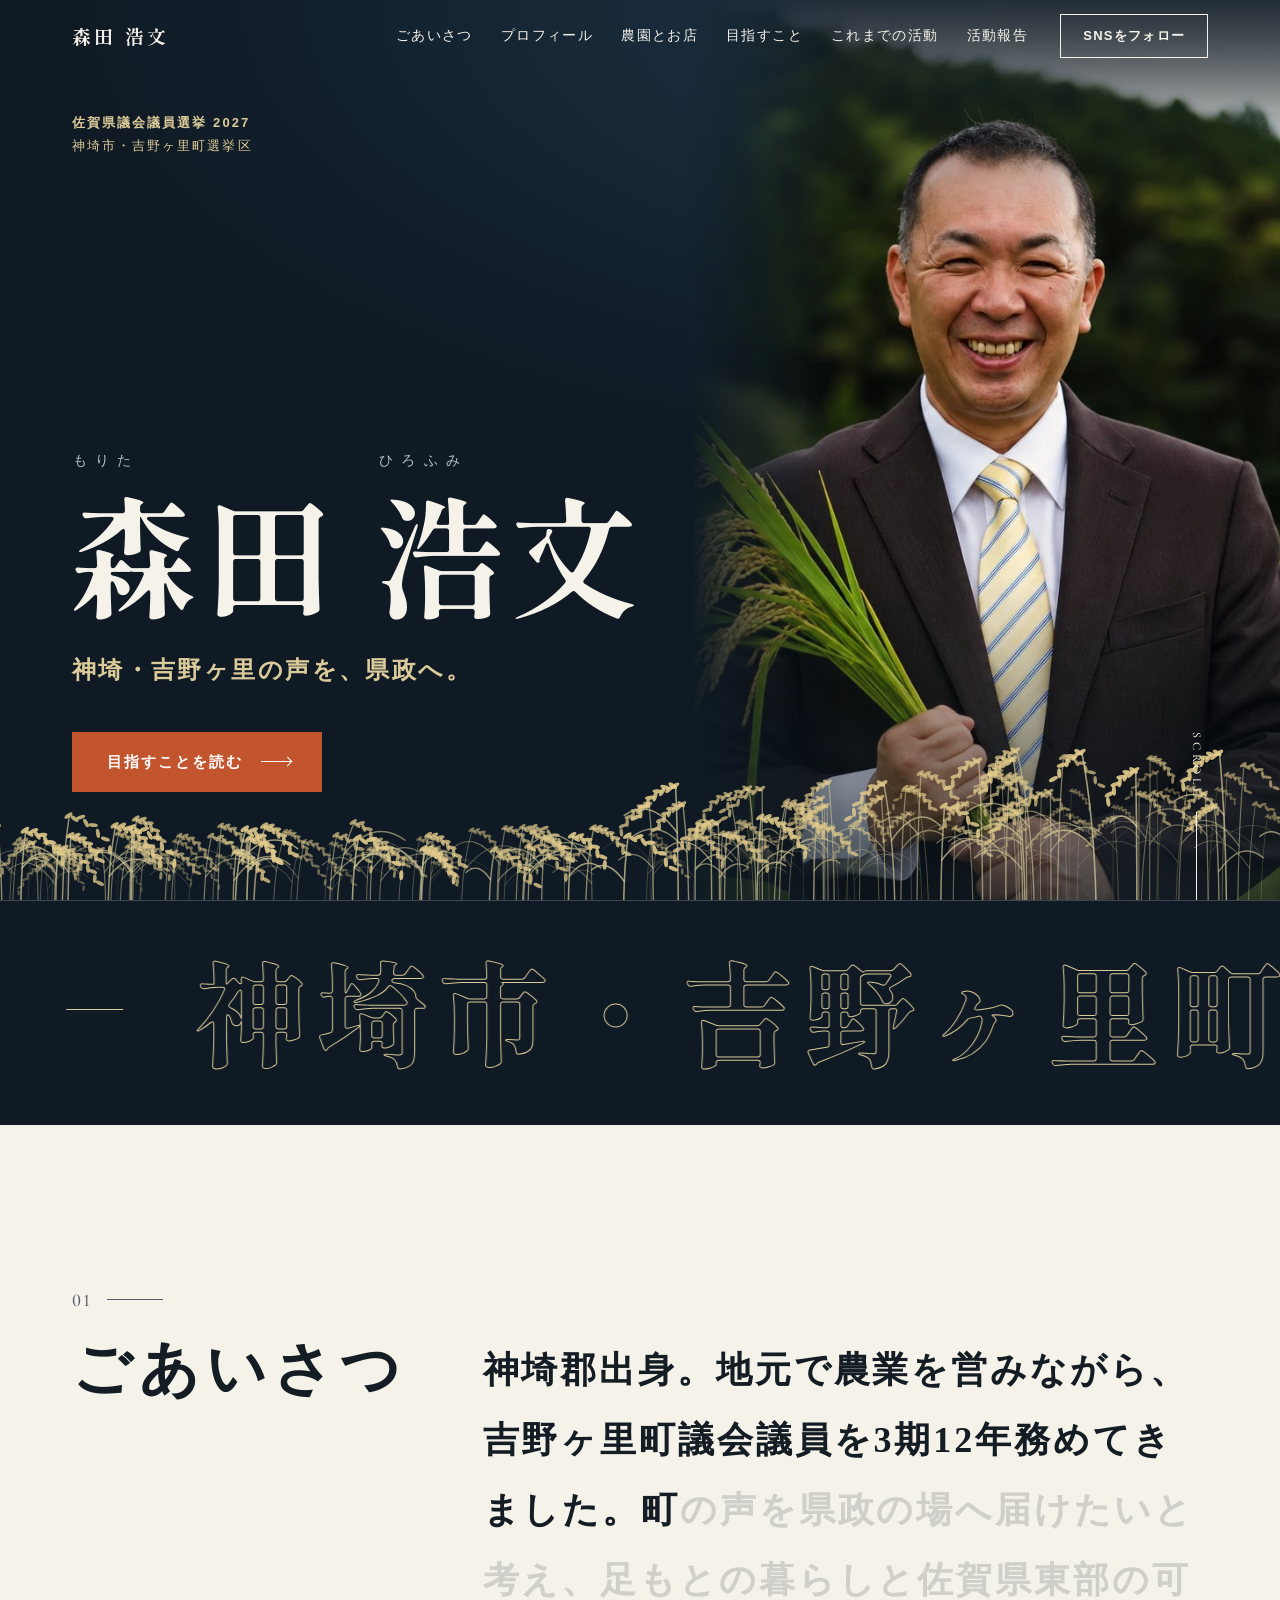
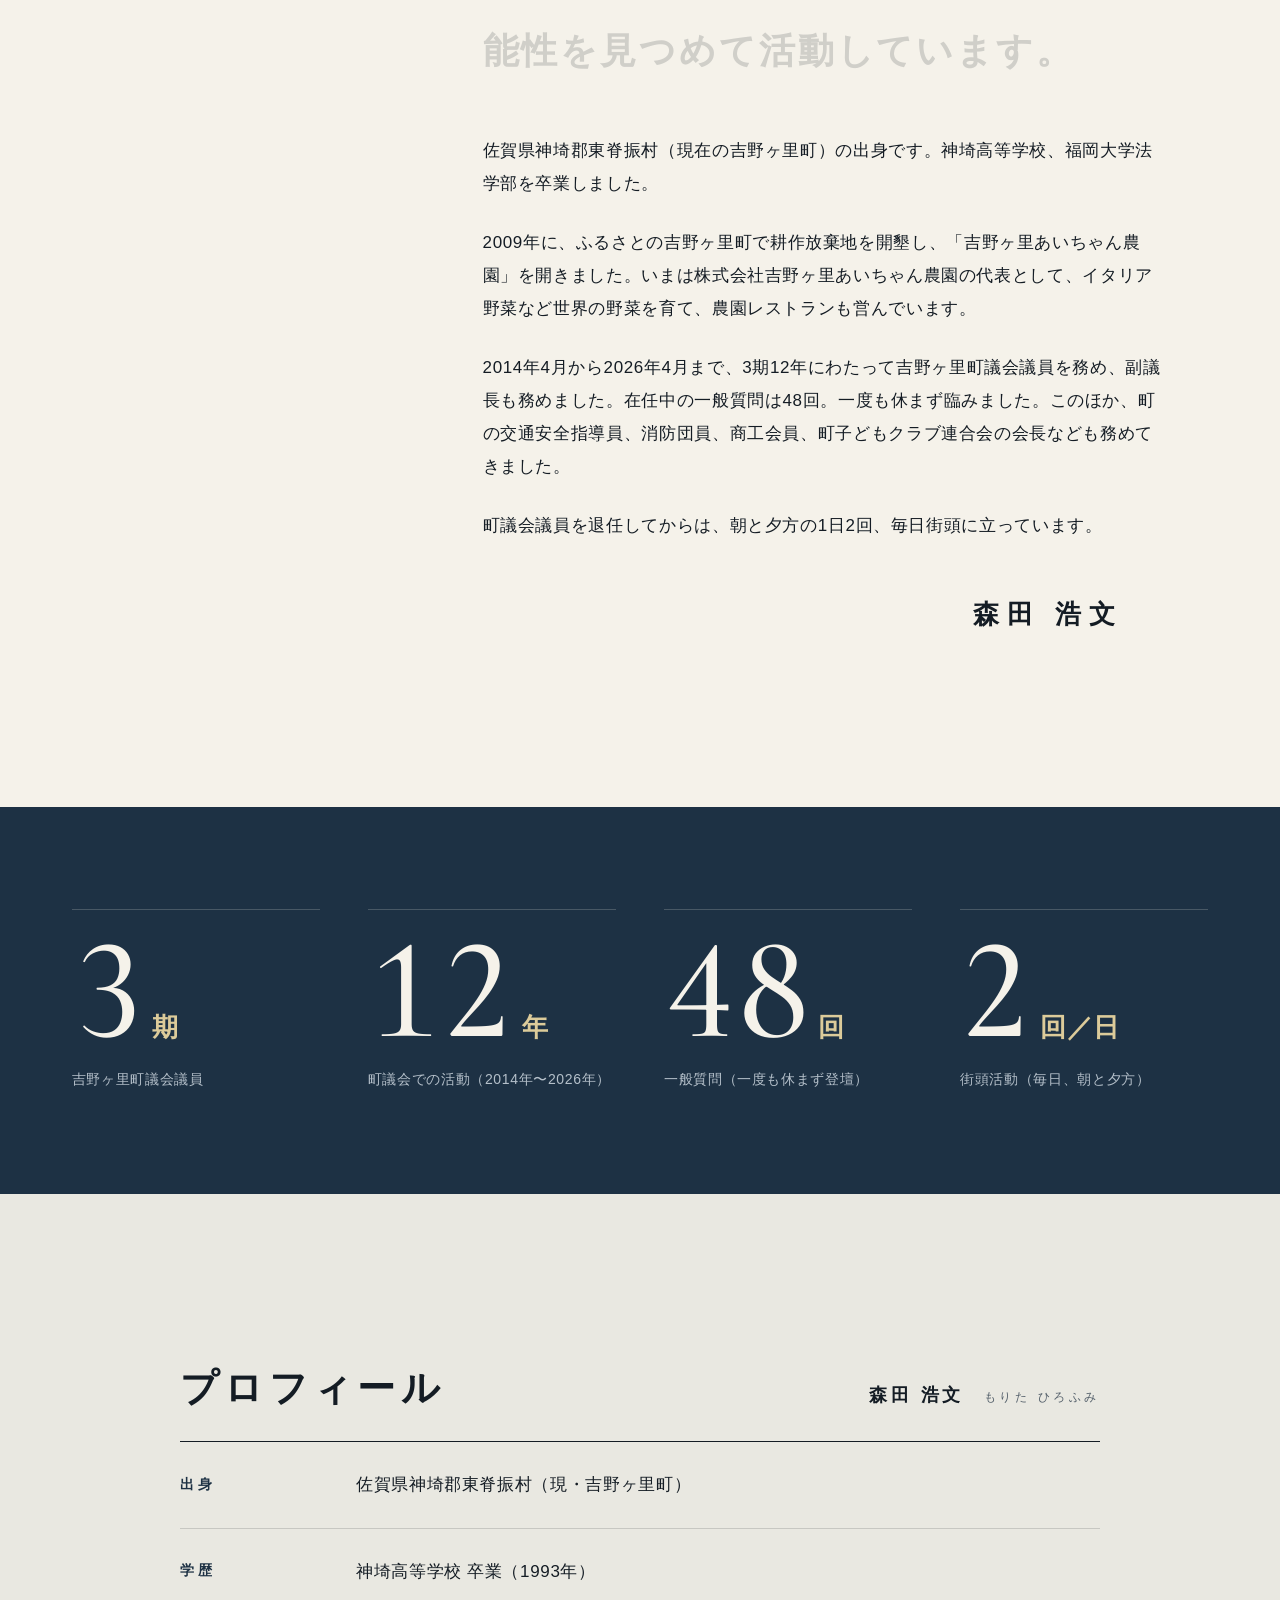
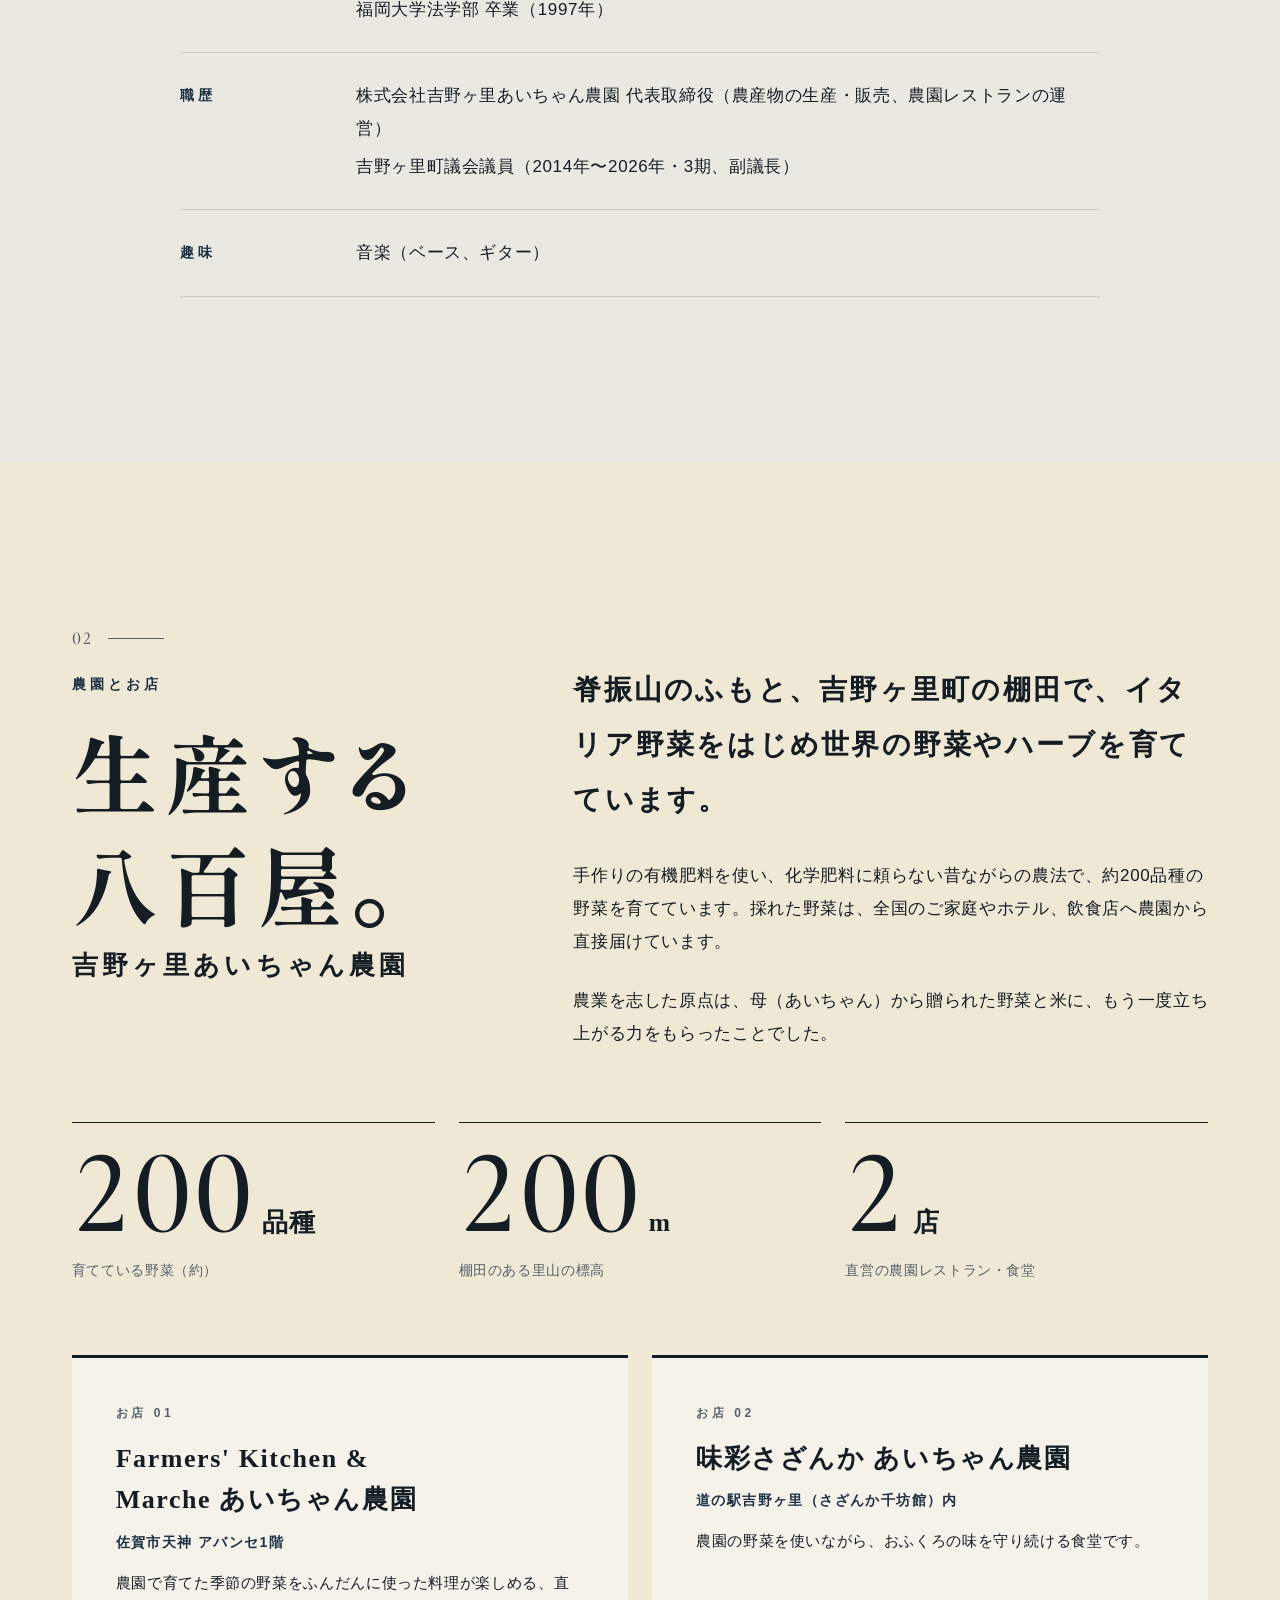
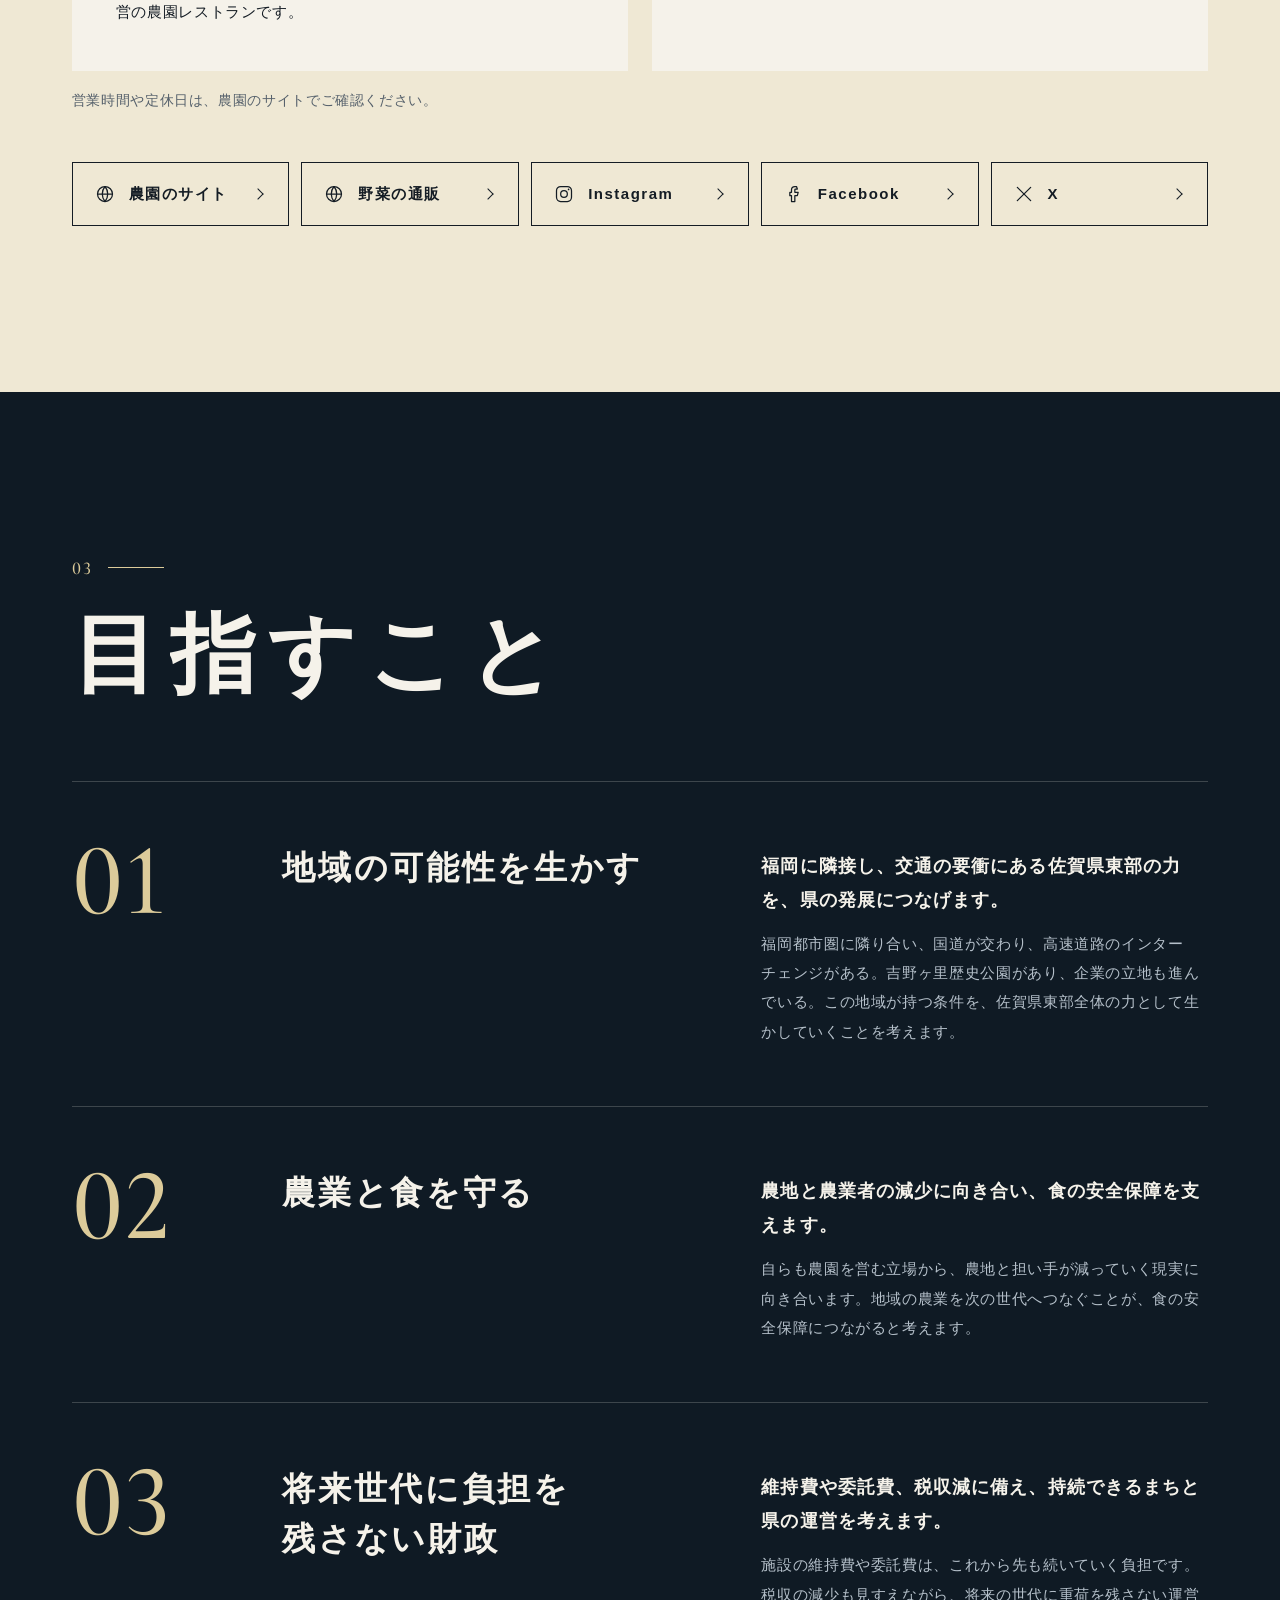
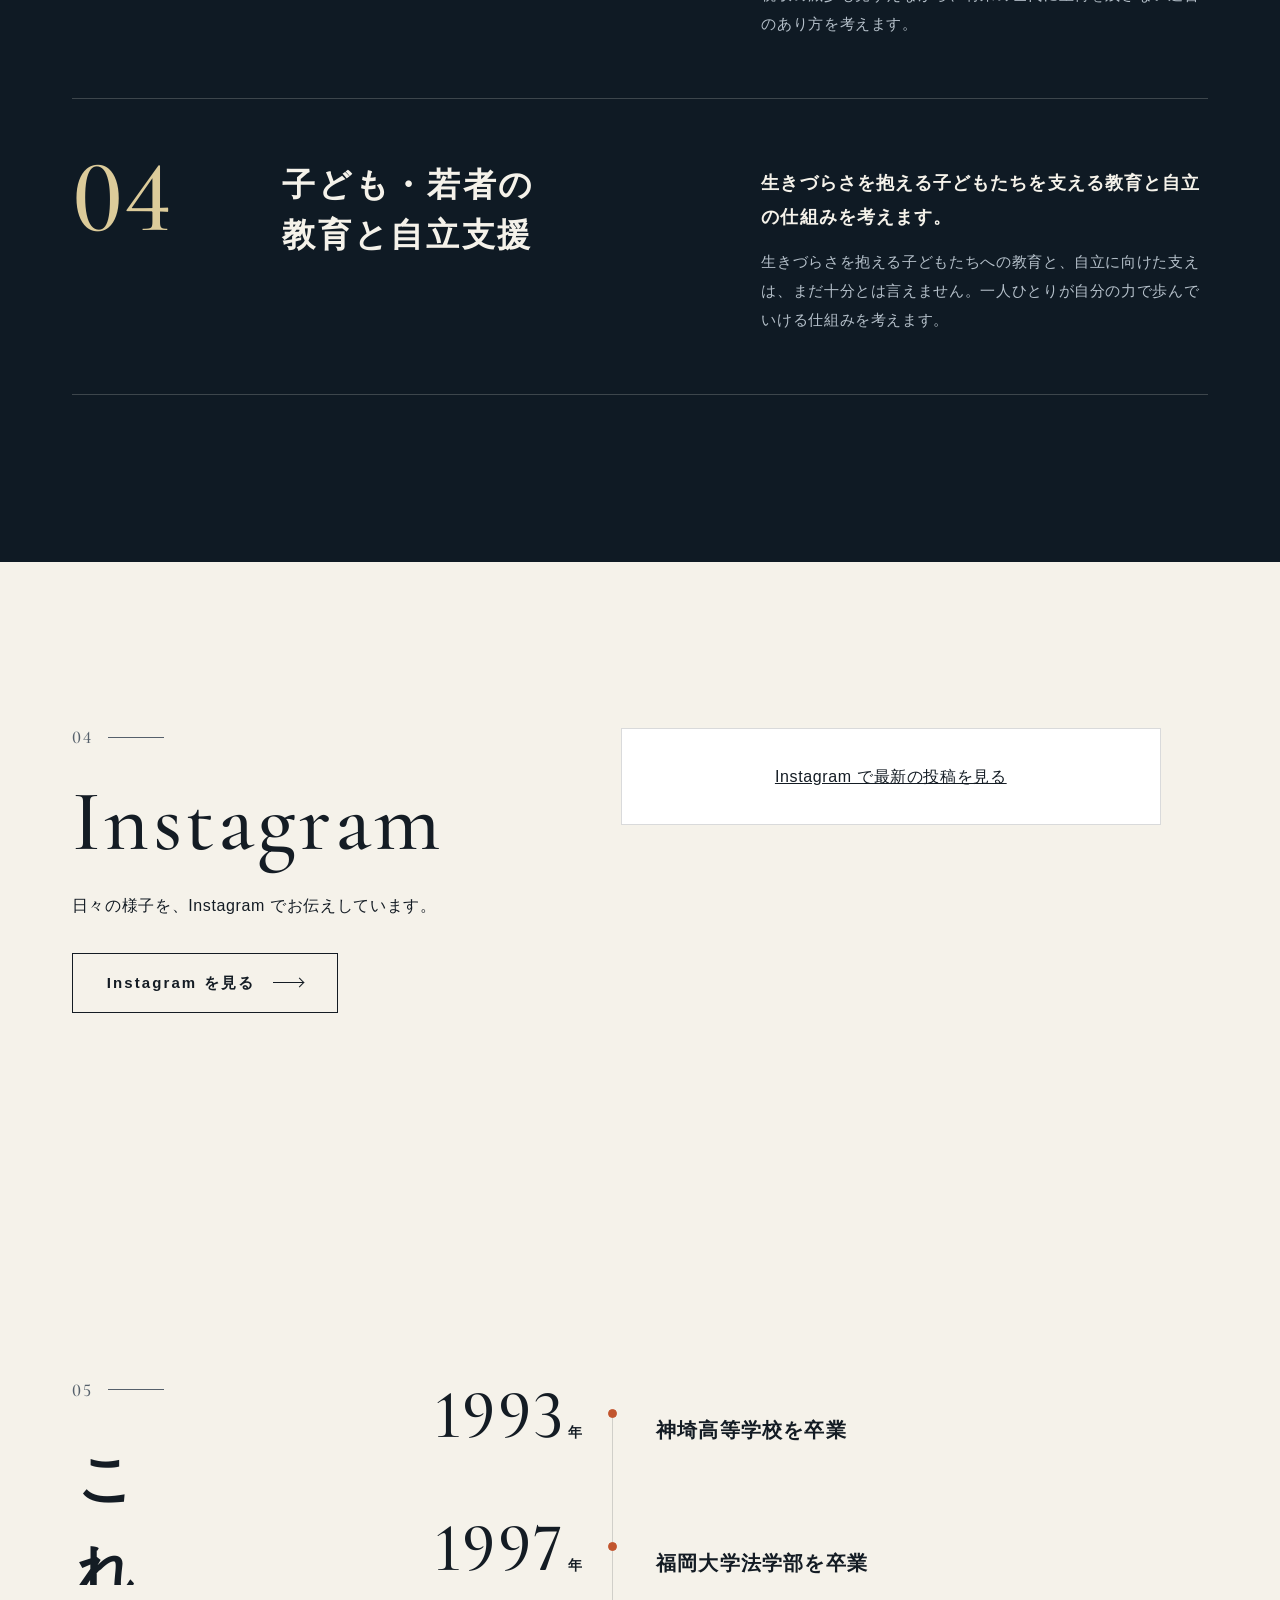
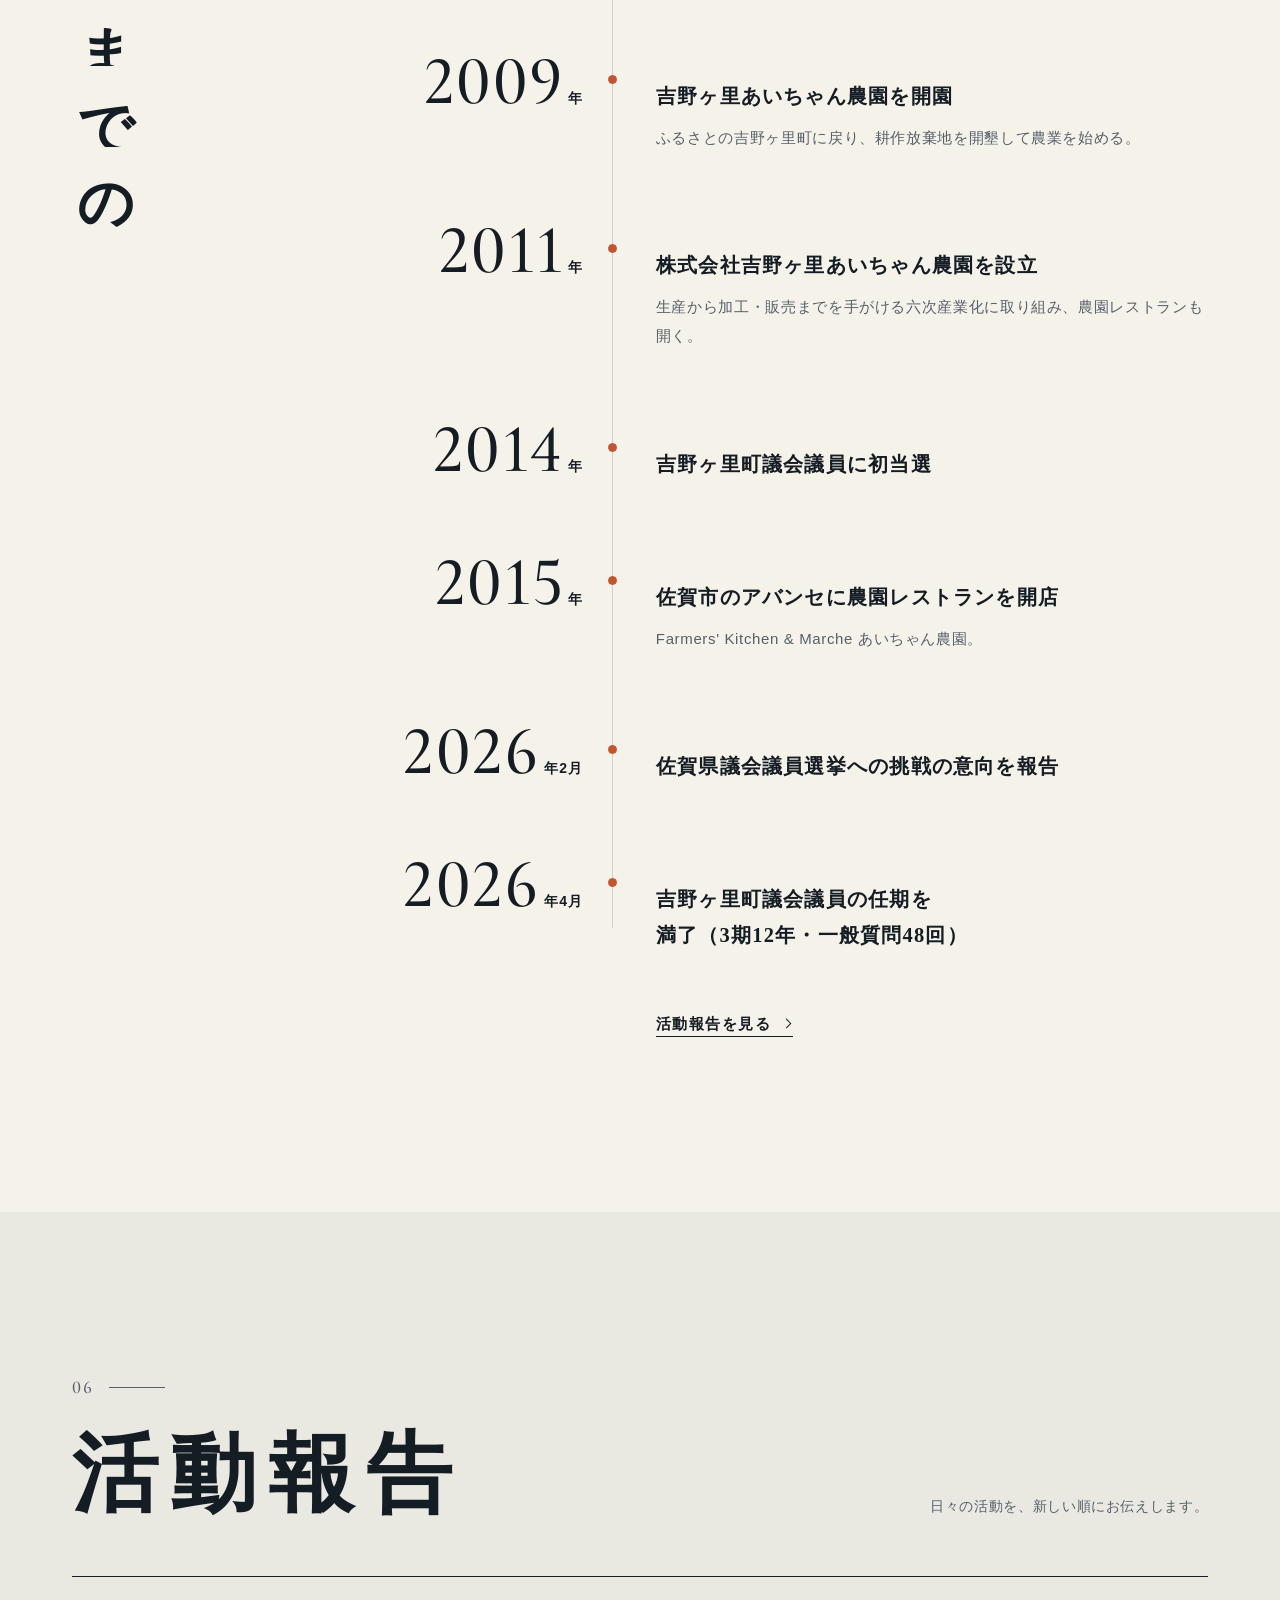
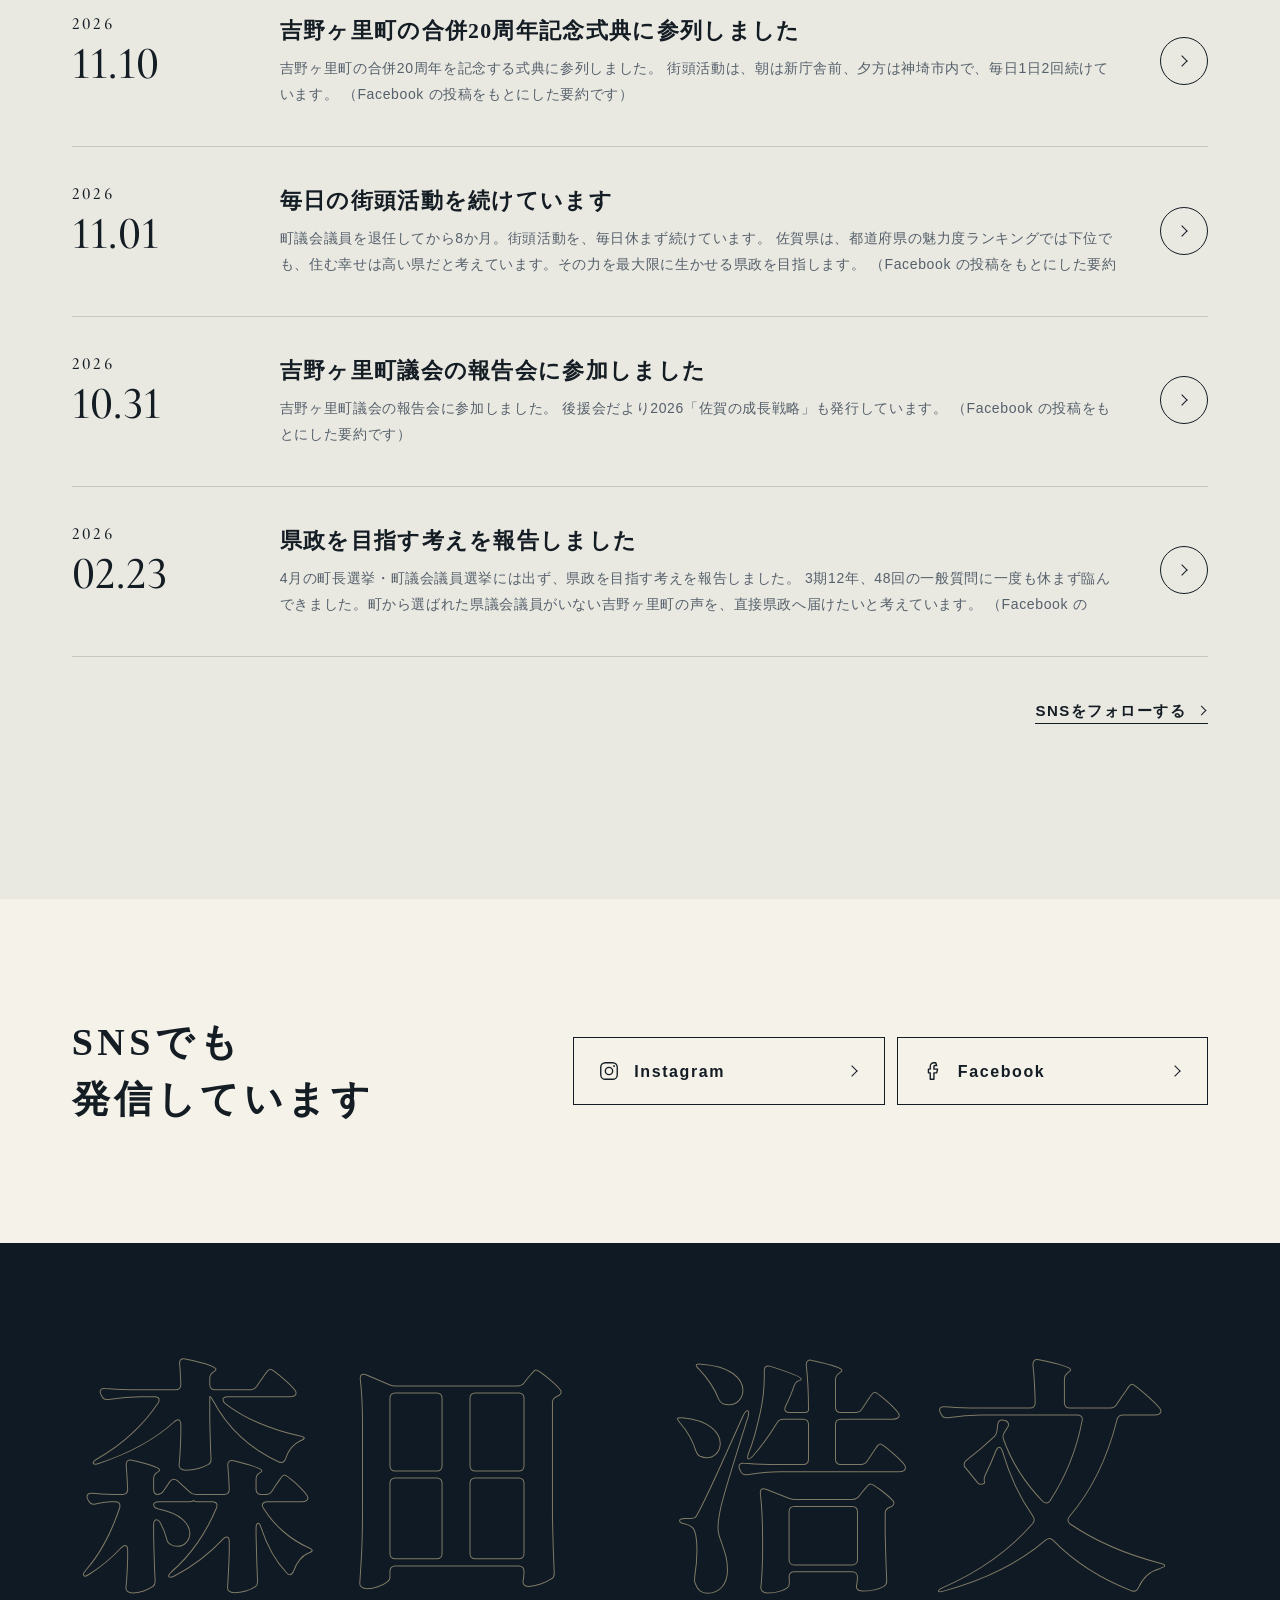
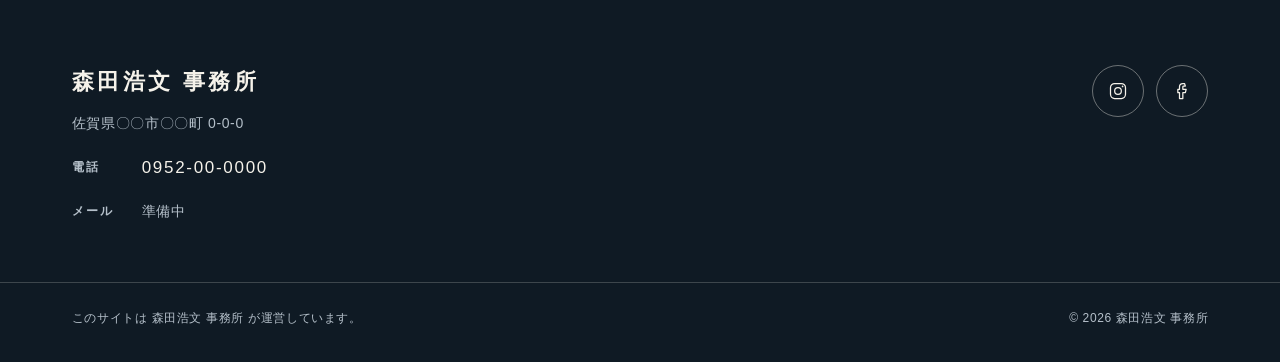
==== commit 0cdcc85e: "農園とお店の紹介、Instagram の最新投稿、SNS を追加 - 農園とお店のセクションを追加（吉野ヶ里あいちゃん農園と直営の2店。農園のサイトの内容にもとづく） - Instagram のプロフ" ====
--- a/index.html
+++ b/index.html
@@ -42,6 +42,7 @@
     <nav class="gnav" id="gnav" aria-label="ページ内メニュー">
       <a href="#greeting">ごあいさつ</a>
       <a href="#profile">プロフィール</a>
+      <a href="#farm" data-for="farm">農園とお店</a>
       <a href="#vision">目指すこと</a>
       <a href="#history">これまでの活動</a>
       <a href="#reports">活動報告</a>
@@ -84,7 +85,7 @@
   <section class="section greeting" id="greeting" aria-labelledby="greeting-h">
     <div class="wrap greeting-grid">
       <header class="greeting-head" data-reveal>
-        <p class="sec-no" aria-hidden="true">01</p>
+        <p class="sec-no" aria-hidden="true"></p>
         <h2 id="greeting-h" data-split>ごあいさつ</h2>
       </header>
       <div class="greeting-body" data-reveal>
@@ -114,14 +115,48 @@
     </div>
   </section>
 
+  <!-- 農園とお店（data/site.json の farm があるときだけ表示） -->
+  <section class="section farm" id="farm" aria-labelledby="farm-h" hidden>
+    <div class="wrap">
+      <div class="farm-grid">
+        <header class="farm-head" data-reveal>
+          <p class="sec-no" aria-hidden="true"></p>
+          <p class="farm-kicker">農園とお店</p>
+          <h2 id="farm-h"><span class="farm-title" id="farm-title"></span><span class="farm-name" id="farm-name"></span></h2>
+        </header>
+        <div class="farm-body" data-reveal>
+          <p class="farm-lead" id="farm-lead"></p>
+          <div class="prose" id="farm-text"></div>
+        </div>
+      </div>
+      <ul class="farm-facts" id="farm-facts"></ul>
+      <ul class="farm-shops" id="farm-shops"></ul>
+      <p class="farm-note" id="farm-note"></p>
+      <ul class="farm-links" id="farm-links"></ul>
+    </div>
+  </section>
+
   <!-- 目指すこと -->
   <section class="section vision" id="vision" aria-labelledby="vision-h">
     <div class="wrap">
       <header class="vision-head" data-reveal>
-        <p class="sec-no" aria-hidden="true">02</p>
+        <p class="sec-no" aria-hidden="true"></p>
         <h2 id="vision-h" data-split>目指すこと</h2>
       </header>
       <ol class="policies" id="policies"></ol>
+    </div>
+  </section>
+
+  <!-- Instagram：最新の投稿（sns に Instagram があるときだけ表示。近くまでスクロールしたら読み込む） -->
+  <section class="section insta" id="instagram" aria-labelledby="insta-h" hidden>
+    <div class="wrap insta-grid">
+      <header class="insta-head" data-reveal>
+        <p class="sec-no" aria-hidden="true"></p>
+        <h2 id="insta-h" data-split>Instagram</h2>
+        <p class="insta-lead">日々の様子を、Instagram でお伝えしています。</p>
+        <p><a class="btn btn-line" id="insta-link" target="_blank" rel="noopener"><span class="btn-label">Instagram を見る</span><span class="sr-only">（新しいタブで開きます）</span><span class="btn-arrow" aria-hidden="true"></span></a></p>
+      </header>
+      <div class="insta-embed" id="insta-embed" data-reveal></div>
     </div>
   </section>
 
@@ -129,7 +164,7 @@
   <section class="section history" id="history" aria-labelledby="history-h">
     <div class="wrap history-grid">
       <header class="history-head" data-reveal>
-        <p class="sec-no" aria-hidden="true">03</p>
+        <p class="sec-no" aria-hidden="true"></p>
         <h2 id="history-h" data-split>これまでの活動</h2>
       </header>
       <div class="history-body">
@@ -143,7 +178,7 @@
   <section class="section reports" id="reports" aria-labelledby="reports-h">
     <div class="wrap">
       <header class="reports-head" data-reveal>
-        <div><p class="sec-no" aria-hidden="true">04</p>
+        <div><p class="sec-no" aria-hidden="true"></p>
         <h2 id="reports-h" data-split>活動報告</h2></div>
         <p>日々の活動を、新しい順にお伝えします。</p>
       </header>
--- a/assets/css/style.css
+++ b/assets/css/style.css
@@ -16,6 +16,7 @@
   --ink-soft: #55606B;       /* 補足の文字 */
   --on-dark: #F5F2EA;        /* 暗い面にのせる文字 */
   --on-dark-soft: #B5C0CA;
+  --straw-tint: #EFE8D4;     /* わら色の淡い面（農園とお店） */
   --straw: #DCCB9A;          /* わら色（稲穂・細い線・小さな強調） */
   --kaki: #C2552E;           /* 差し色：柿（ボタンだけ。白文字で 4.5:1 以上） */
   --kaki-deep: #A64522;
@@ -401,6 +402,61 @@
 @media (min-width: 900px) { .profile-grid { max-width: calc(920px + var(--gutter) * 2); } }
 
 /* ============================================================
+ * 10-2. 農園とお店 ― わら色の淡い面
+ * ============================================================ */
+.farm { background: var(--straw-tint); overflow: hidden; }
+.farm-kicker { font-weight: 700; font-size: var(--t-sm); letter-spacing: .3em; color: var(--indigo); margin-bottom: var(--s4); }
+.farm-head h2 { display: flex; flex-direction: column; gap: 10px; line-height: 1.3; }
+.farm-title { font-size: var(--t-2xl); font-weight: 800; letter-spacing: .08em; }
+.farm-name { font-size: var(--t-lg); letter-spacing: .16em; }
+.farm-body { margin-top: var(--s7); }
+.farm-lead { font-family: var(--mincho); font-weight: 600; font-size: clamp(1.25rem, 1rem + 1.2vw, 1.75rem); line-height: 1.95; letter-spacing: .08em; }
+.farm .prose { margin-top: var(--s6); }
+.farm-facts { display: grid; grid-template-columns: repeat(auto-fit, minmax(150px, 1fr)); gap: var(--s6) var(--s5); margin-top: var(--s8); }
+.farm-facts li { border-top: 1px solid var(--line-strong); padding-top: var(--s4); }
+.farm .stat-figure { color: var(--ink); }
+.farm .stat-value { font-size: clamp(4rem, 11vw, 7.5rem); }
+.farm .stat-unit { color: var(--ink); }
+.farm .stat-label { color: var(--ink-soft); }
+.farm-shops { display: grid; gap: var(--s4); margin-top: var(--s8); }
+.farm-shops li { background: var(--paper); padding: clamp(24px, 4vw, 44px); border-top: 3px solid var(--ink); }
+.shop-no { font-size: var(--t-xs); font-weight: 700; letter-spacing: .3em; color: var(--ink-soft); }
+.farm-shops h3 { margin-top: var(--s3); font-size: var(--t-lg); line-height: 1.6; letter-spacing: .06em; }
+.shop-place { margin-top: var(--s2); font-weight: 700; font-size: var(--t-sm); letter-spacing: .1em; color: var(--indigo); }
+.shop-desc { margin-top: var(--s3); font-size: .9375rem; }
+.farm-note { margin-top: var(--s4); font-size: var(--t-sm); color: var(--ink-soft); }
+.farm-links { display: grid; grid-template-columns: repeat(auto-fit, minmax(200px, 1fr)); gap: var(--s3); margin-top: var(--s7); }
+.farm-links a, .sns-links a {
+  position: relative; isolation: isolate; overflow: hidden; display: flex; align-items: center; gap: 14px; min-height: 64px; padding: 0 22px;
+  border: 1px solid var(--ink); color: var(--ink); text-decoration: none; font-weight: 700; font-size: .9375rem; letter-spacing: .1em; transition: color .4s var(--ease);
+}
+.farm-links a::before { content: ""; position: absolute; inset: 0; z-index: -1; background: var(--ink); transform: translateY(101%); transition: transform .5s var(--ease-out); }
+.farm-links a:hover { color: var(--paper); }
+.farm-links a:hover::before { transform: none; }
+.farm-links svg { width: 20px; height: 20px; stroke-width: 1.5; }
+.farm-links a:hover .sns-out { transform: translateX(4px) rotate(45deg); }
+@media (min-width: 900px) {
+  .farm-grid { display: grid; grid-template-columns: minmax(0, 5fr) minmax(0, 7fr); column-gap: var(--s7); align-items: start; }
+  .farm-body { margin-top: 0; padding-top: 34px; }
+  .farm-shops { grid-template-columns: repeat(2, minmax(0, 1fr)); gap: var(--s5); }
+}
+
+/* ============================================================
+ * 10-3. Instagram ― 最新の投稿（公式の埋め込み）
+ * ============================================================ */
+.insta-head h2 { font-size: var(--t-2xl); letter-spacing: .04em; line-height: 1.2; font-family: var(--num); font-weight: 500; font-feature-settings: normal; }
+.insta-lead { margin: var(--s4) 0 var(--s6); }
+.insta-embed { margin-top: var(--s7); min-height: 320px; display: flex; justify-content: center; align-items: flex-start; }
+.insta-embed.is-empty { display: none; }
+.insta-embed .instagram-media { margin: 0 !important; min-width: 0 !important; width: 100% !important; max-width: 540px !important; background: #fff; }
+.insta-embed blockquote.instagram-media { padding: var(--s6); border: 1px solid var(--line); text-align: center; }
+@media (min-width: 900px) {
+  .insta-grid { display: grid; grid-template-columns: minmax(0, 5fr) minmax(0, 7fr); column-gap: var(--s7); align-items: start; }
+  .insta-head { position: sticky; top: calc(var(--header-h) + var(--s7)); }
+  .insta-embed { margin-top: 0; }
+}
+
+/* ============================================================
  * 11. 目指すこと ― 夜の藍。大きな番号の行が、順に現れる
  * ============================================================ */
 .vision { background: var(--night); color: var(--on-dark); overflow: hidden; }
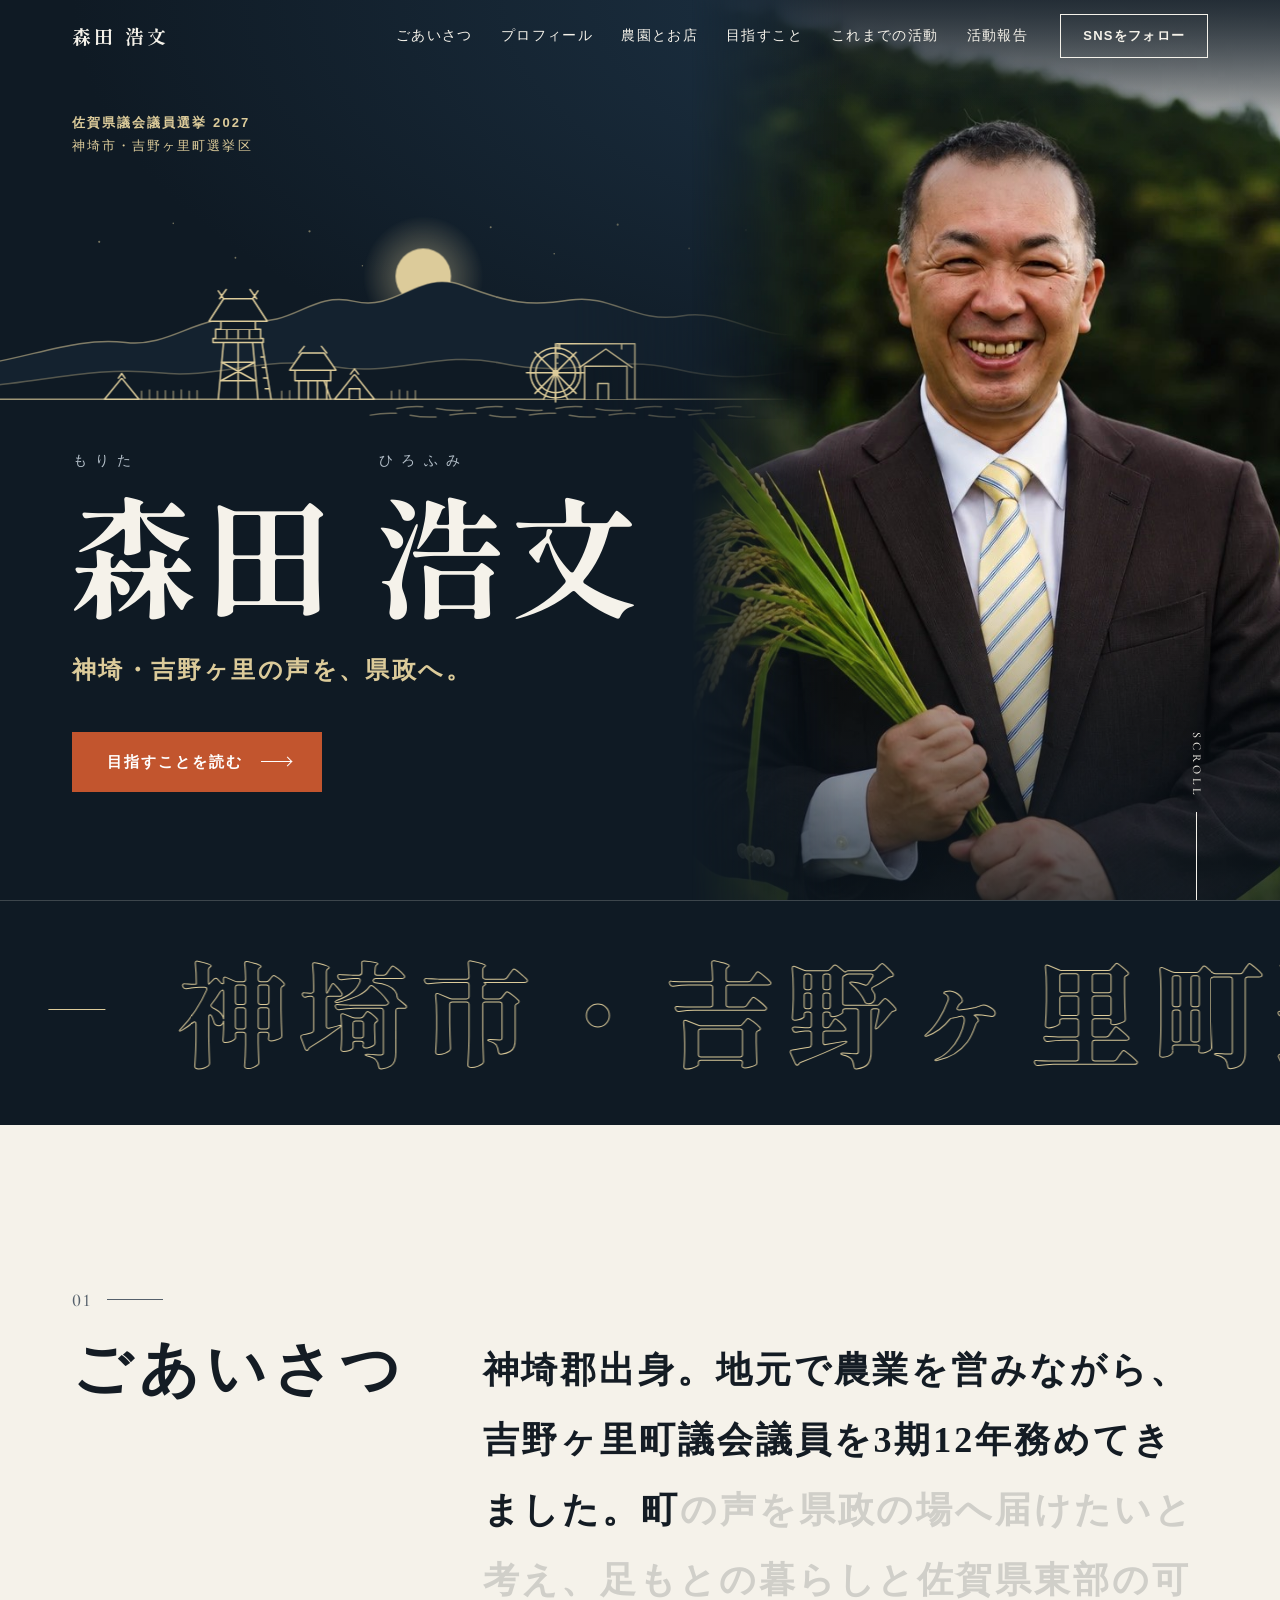
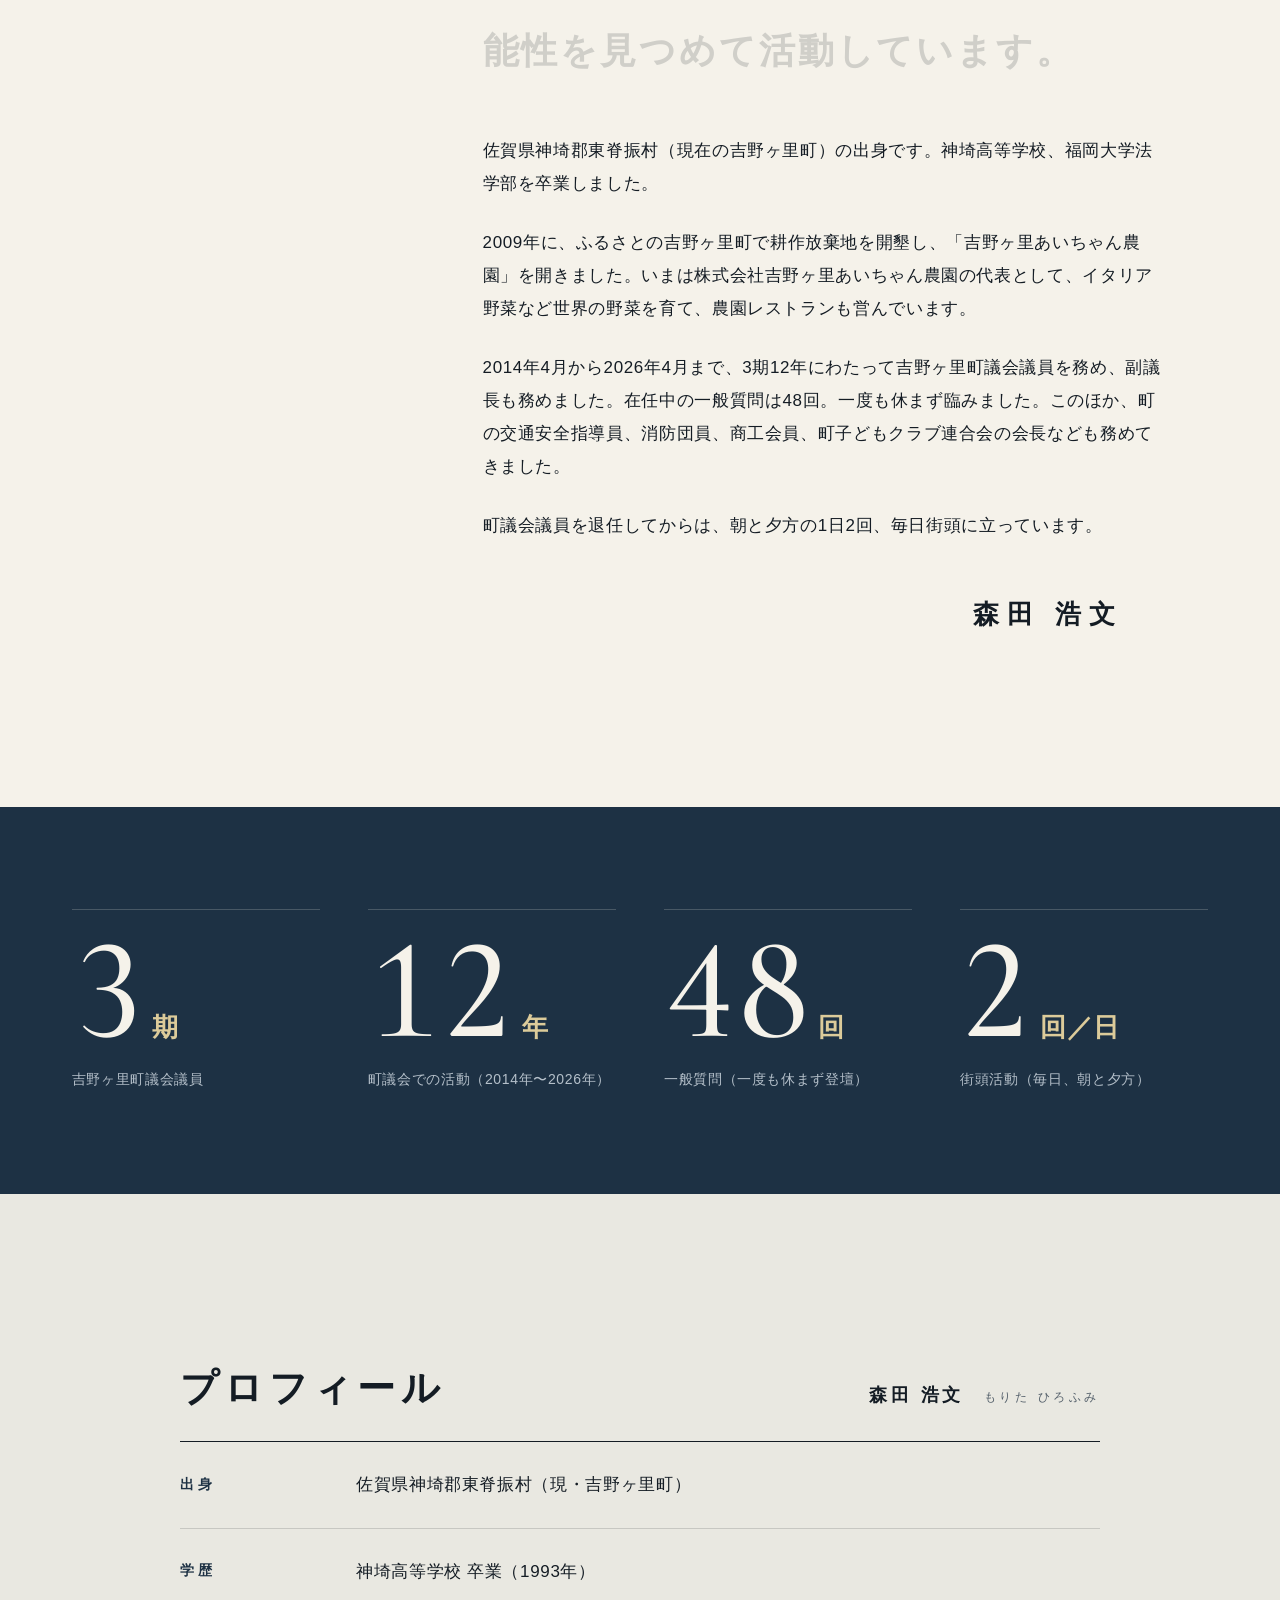
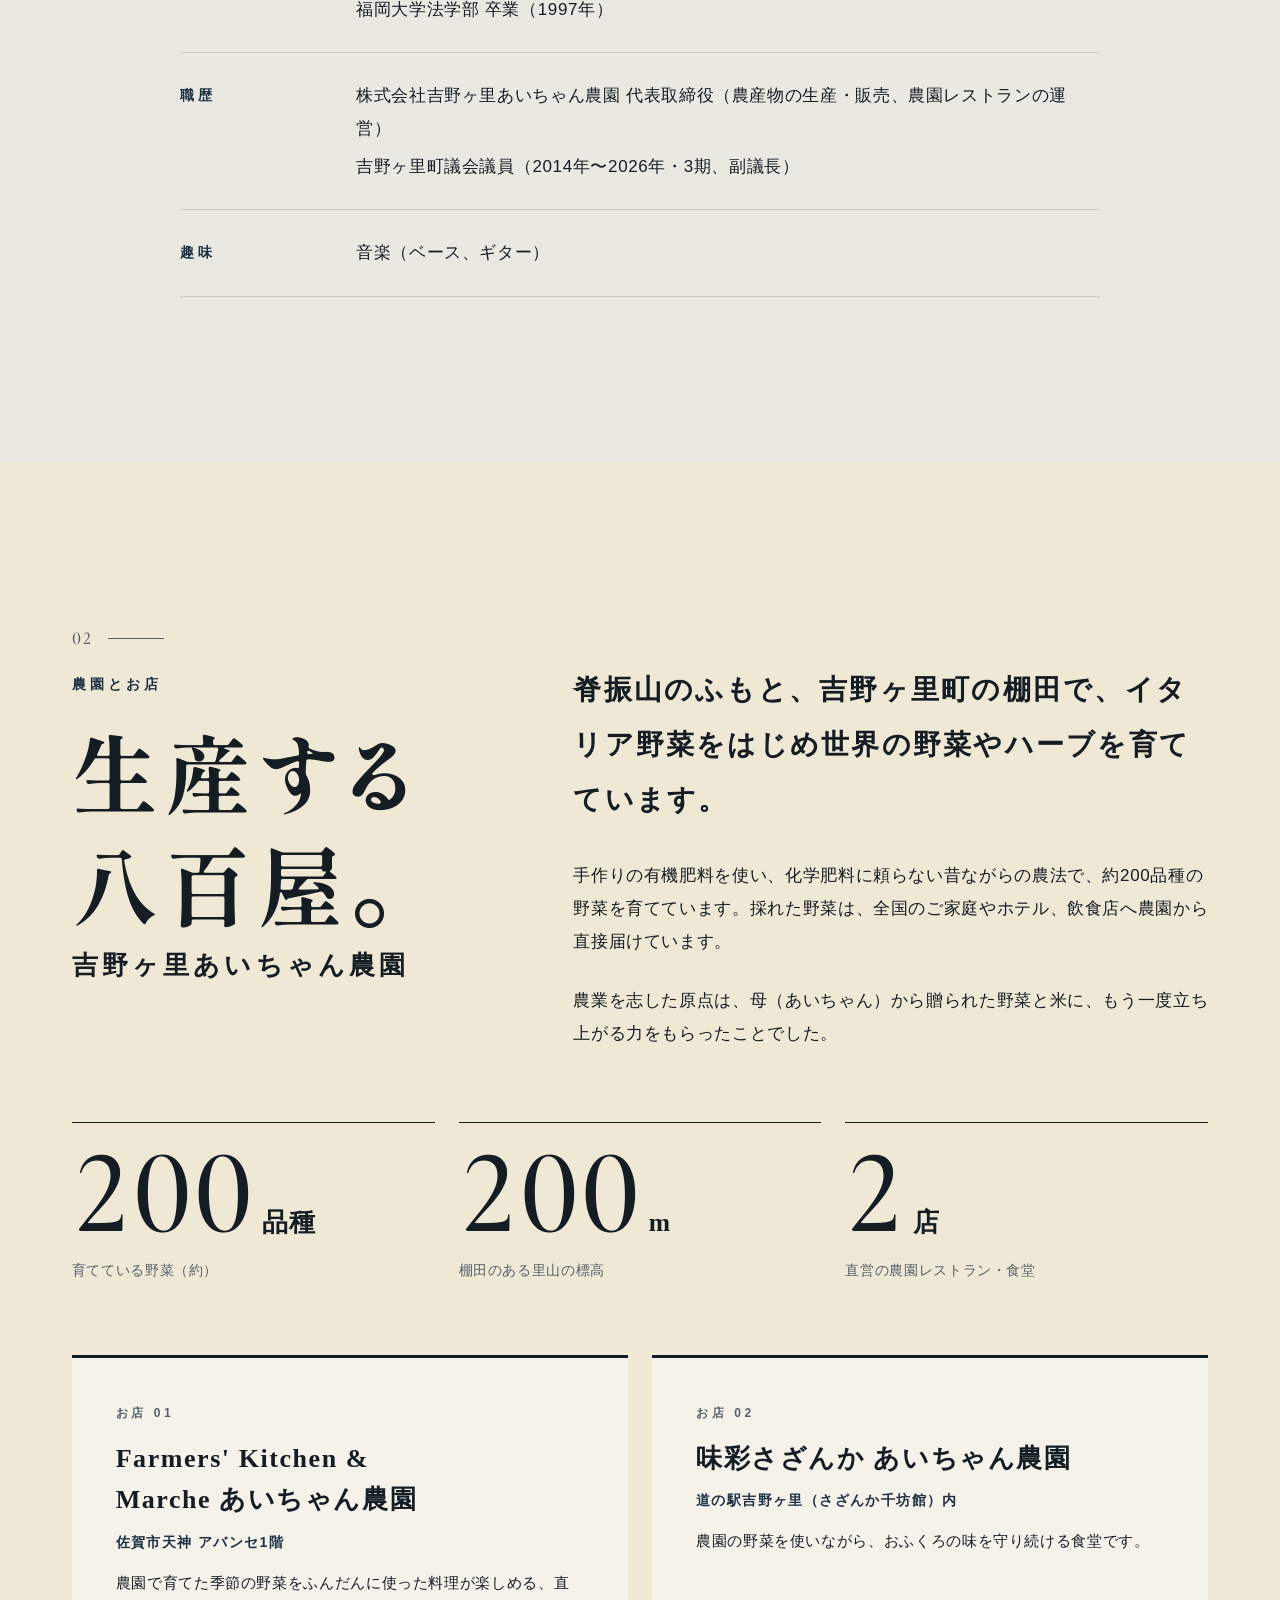
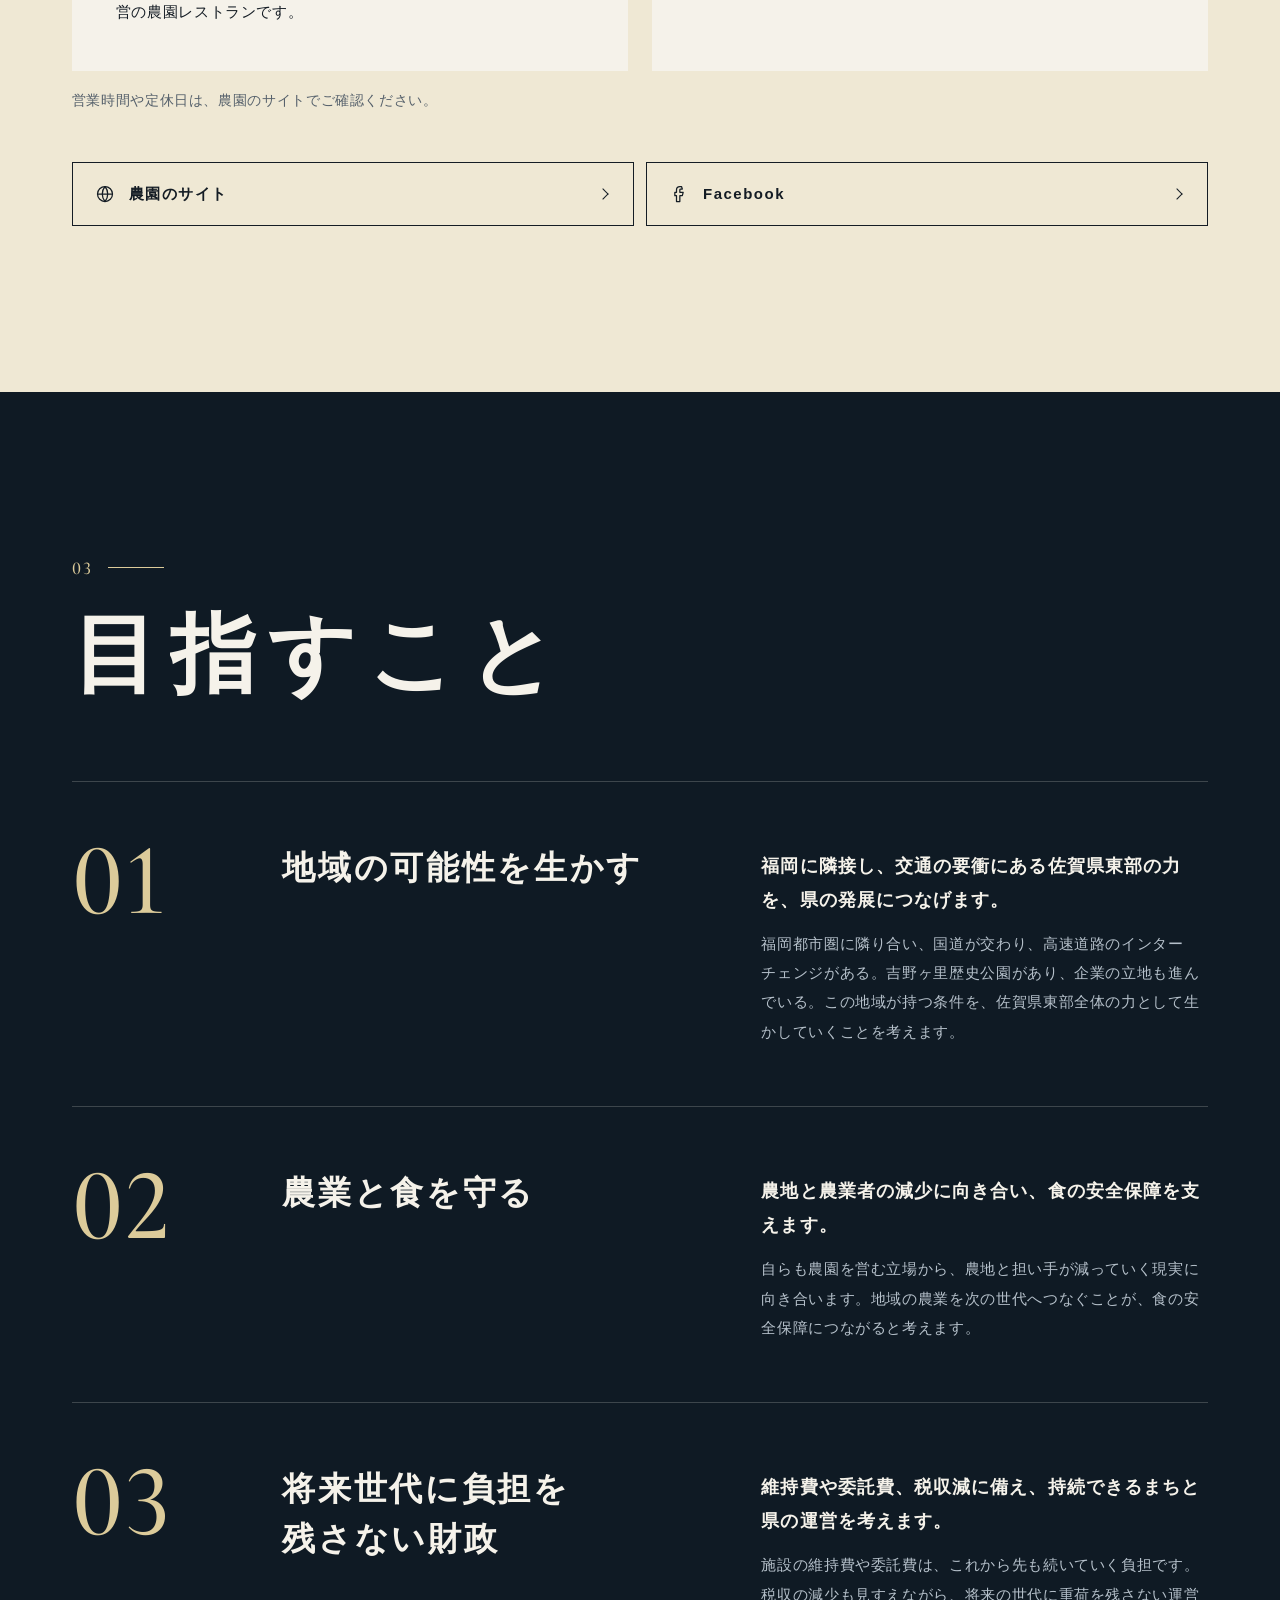
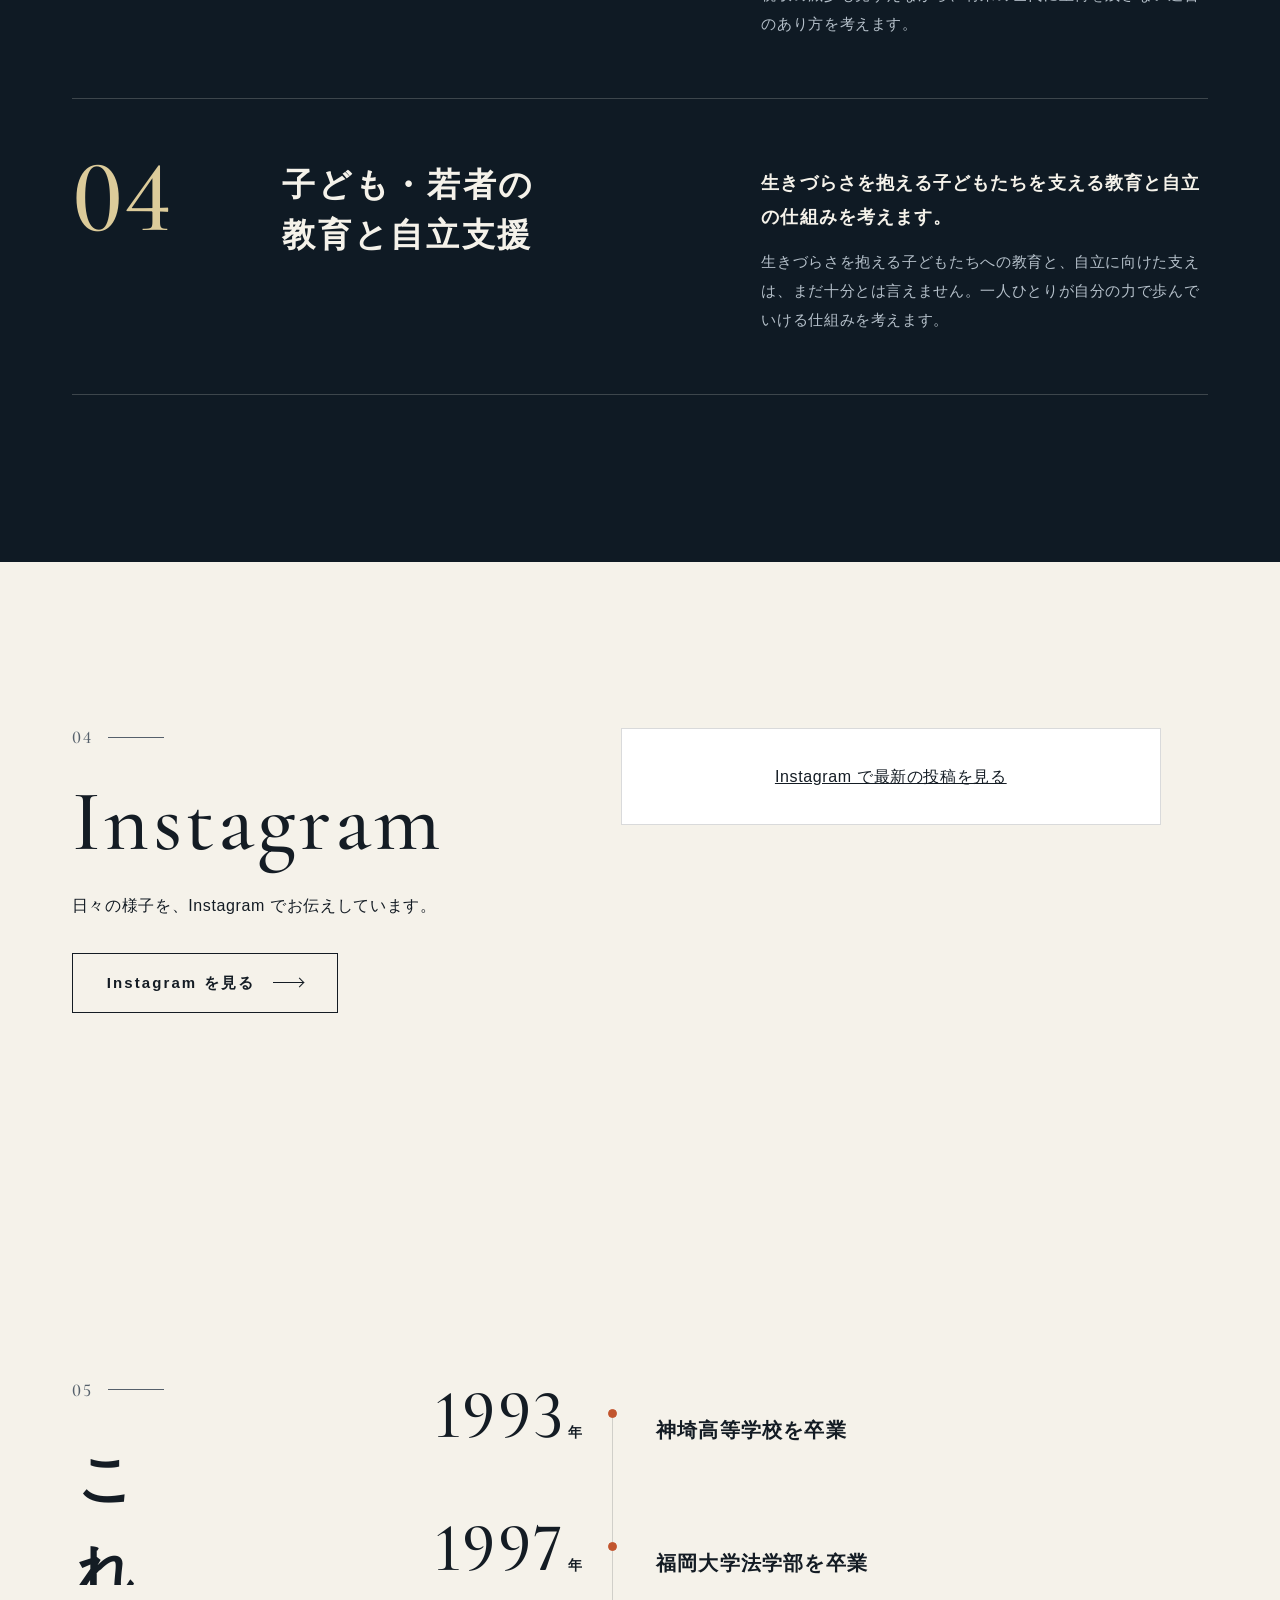
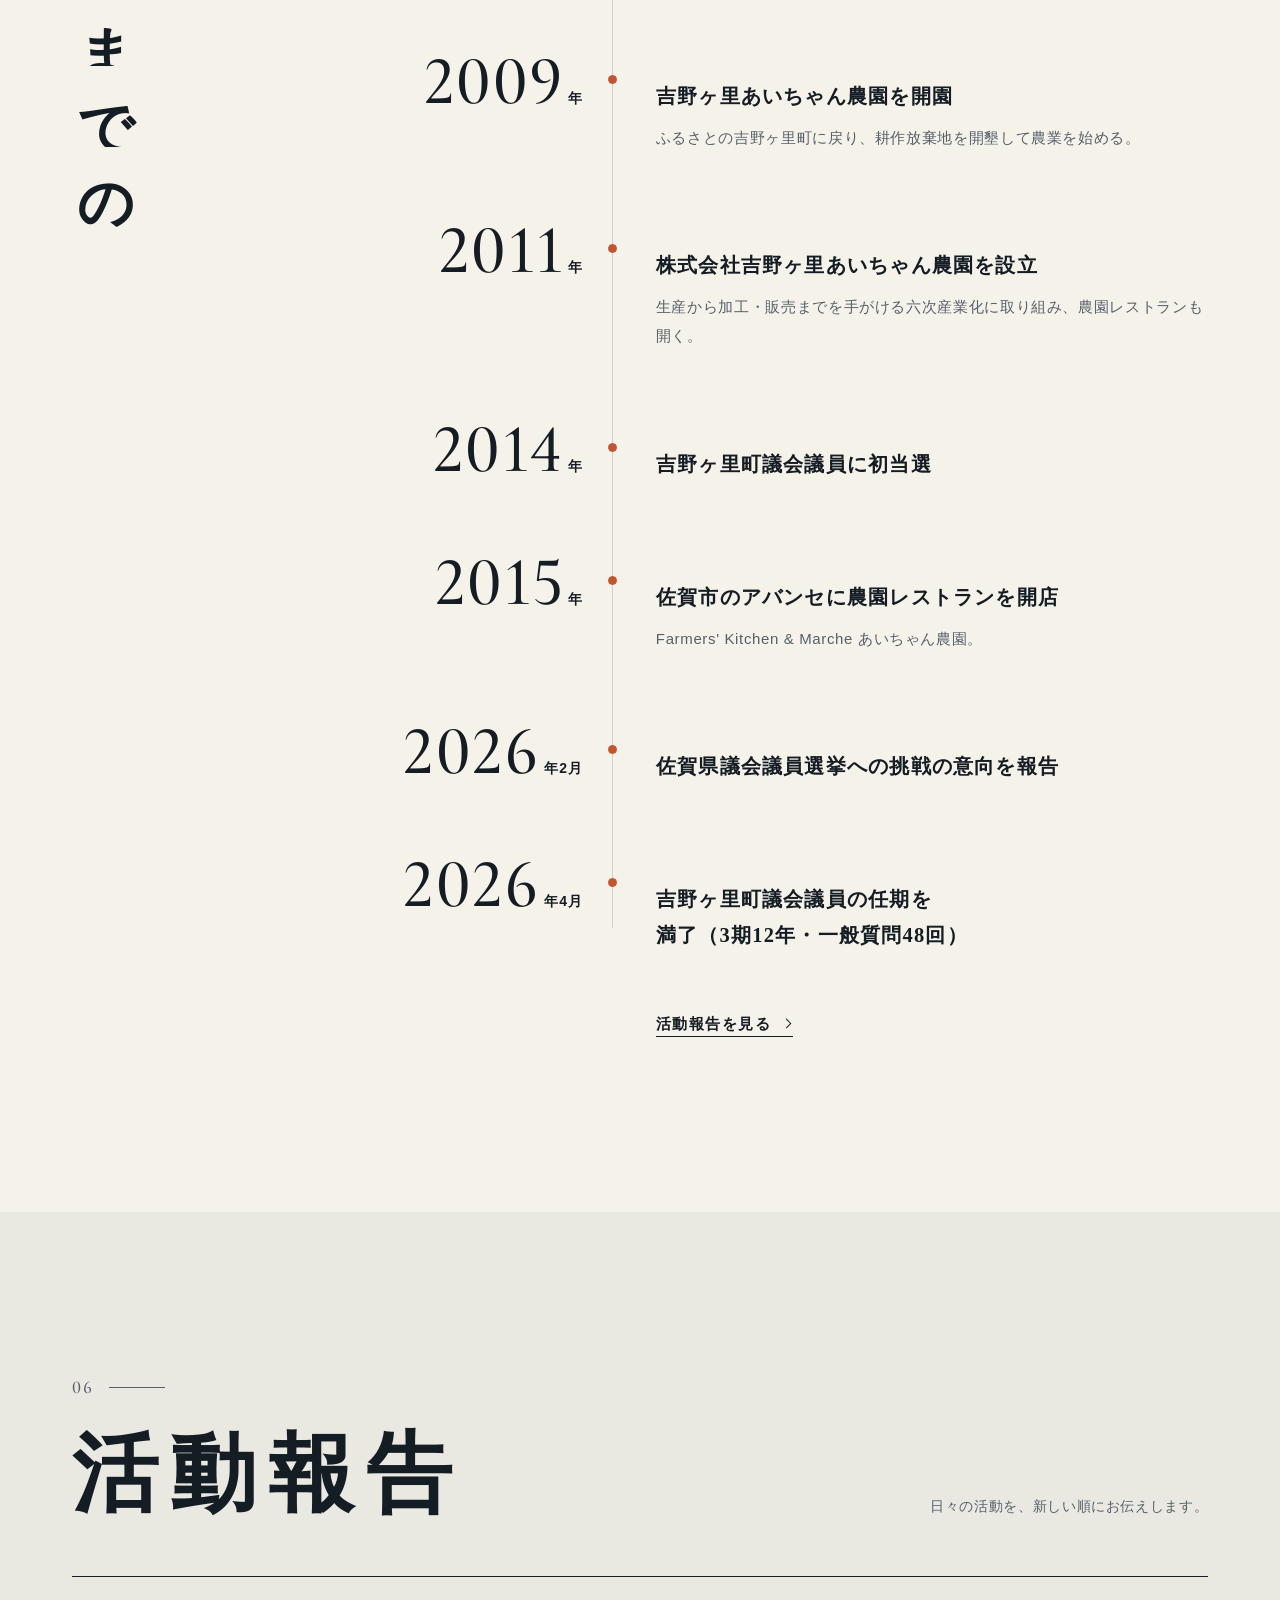
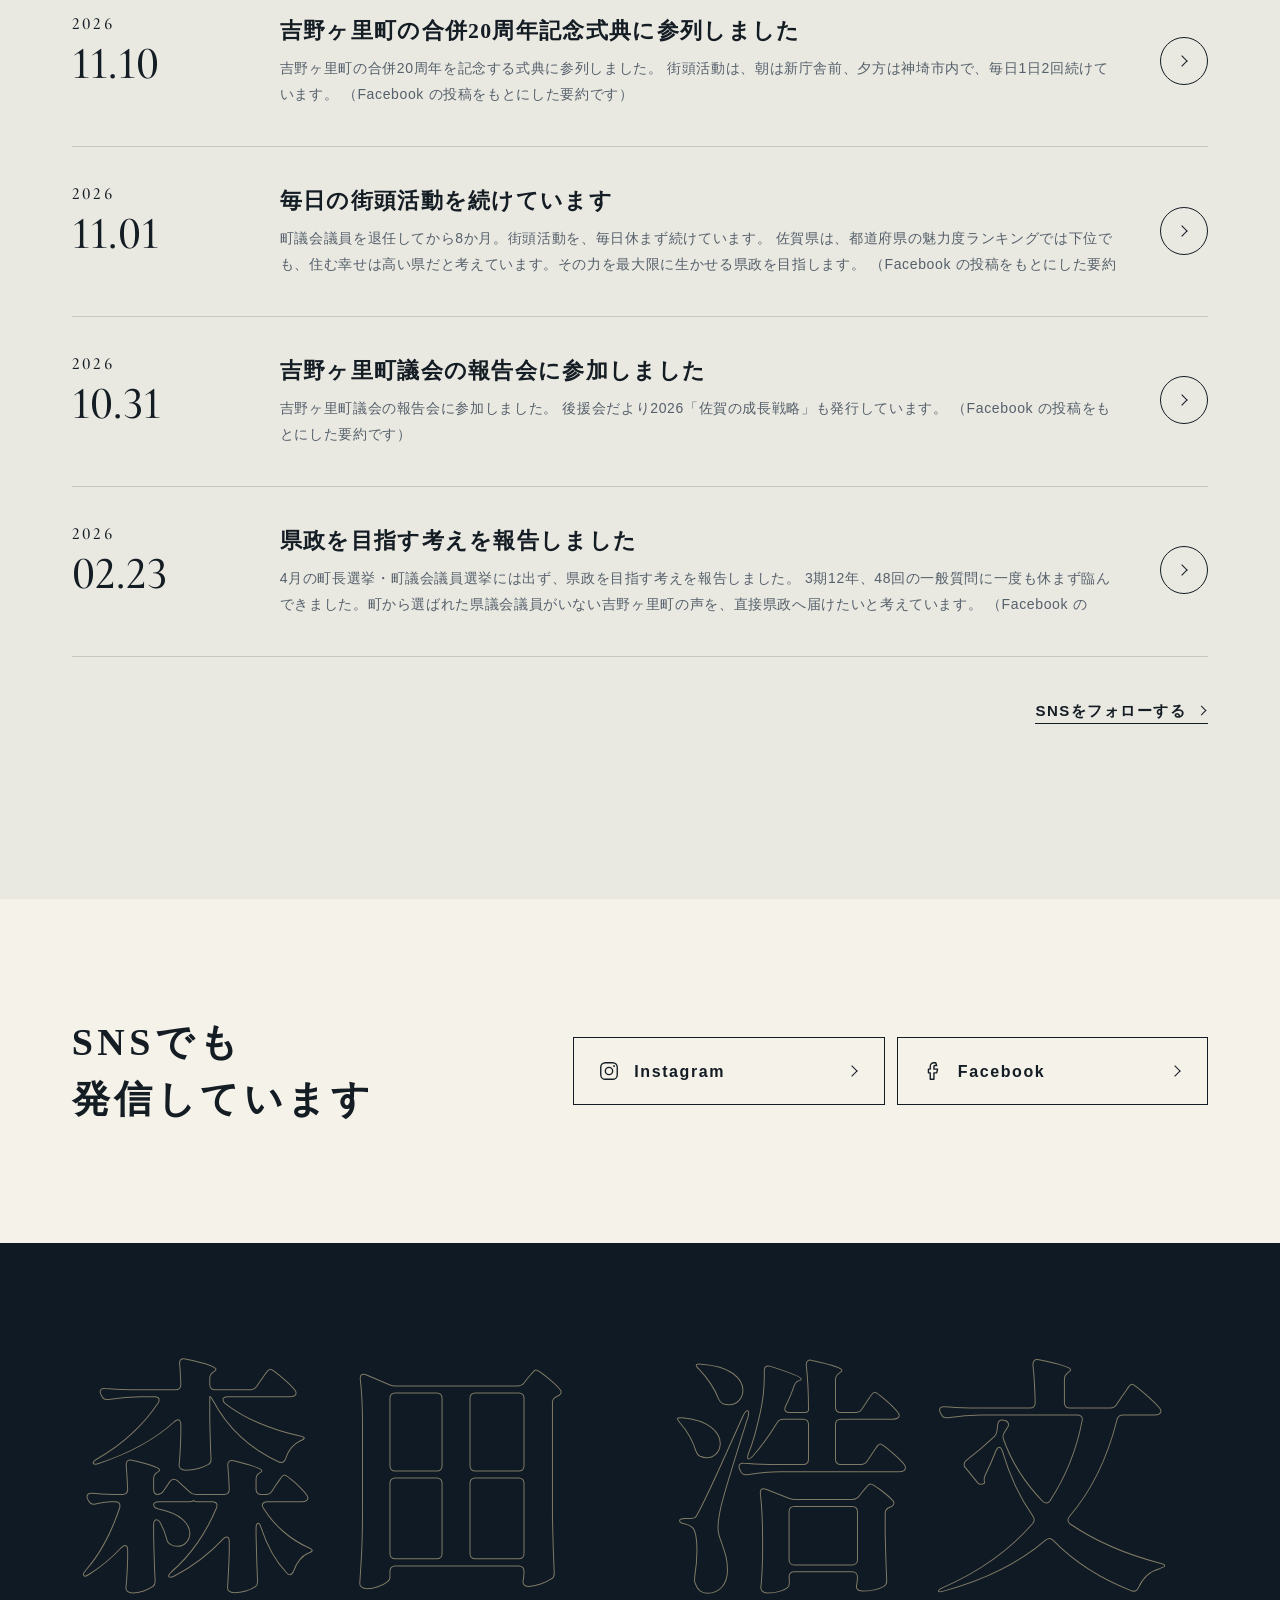
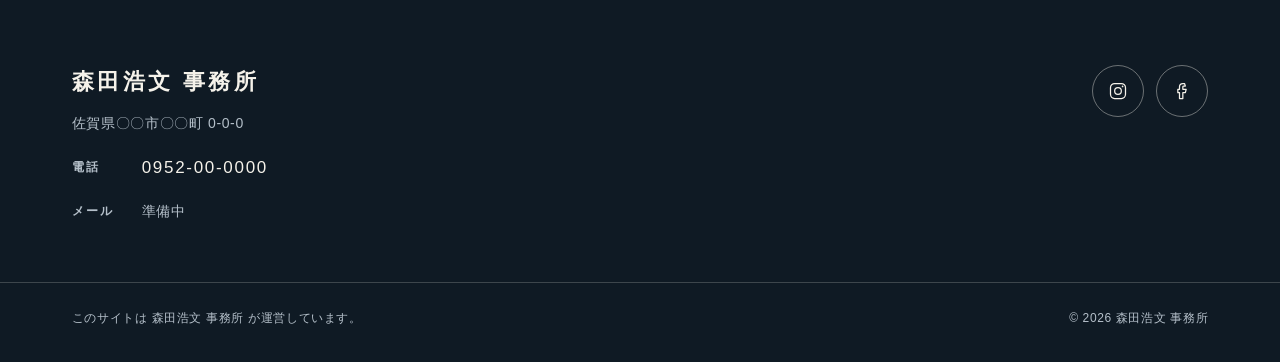
==== commit 2cacefa6: "最初の画面のモチーフを地域の風景に変更、農園の不要なリンクを削除 - 稲穂のアニメーションをやめ、脊振の山並みと朝日・吉野ヶ里遺跡の物見やぐら・高床倉庫・竪穴住居・神埼の水車と川の線画（SVG）に変更" ====
--- a/index.html
+++ b/index.html
@@ -54,18 +54,78 @@
 </header>
 
 <main id="main">
-  <!-- ファーストビュー：特大の名前・ひと言・ボタン1つ・写真。背景に、風にゆれる稲穂のアニメーション -->
+  <!-- ファーストビュー：特大の名前・ひと言・ボタン1つ・写真。背景に、神埼・吉野ヶ里の風景の線画アニメーション -->
   <section class="hero" id="hero" aria-labelledby="hero-name">
     <div class="hero-visual">
       <img class="hero-photo" id="photo" alt="" width="1200" height="1500" decoding="async" fetchpriority="high" hidden>
       <p class="hero-vcatch" id="hero-vcatch"></p>
     </div>
-    <canvas class="hero-field" id="field" aria-hidden="true"></canvas>
     <div class="hero-text">
       <p class="hero-eyebrow">
         <span data-bind="election_label"></span>
         <span data-bind="district"></span>
       </p>
+      <!-- 地域のモチーフ（飾り）：脊振の山並みと朝日、吉野ヶ里遺跡の物見やぐら・高床倉庫・竪穴住居、神埼の水車と川 -->
+      <div class="hero-scene" aria-hidden="true">
+        <svg viewBox="0 0 1200 320" preserveAspectRatio="xMinYMax meet" focusable="false">
+          <defs>
+            <radialGradient id="sun-glow"><stop offset="0" stop-color="#DCCB9A" stop-opacity=".5"/><stop offset="1" stop-color="#DCCB9A" stop-opacity="0"/></radialGradient>
+          </defs>
+          <g class="sc-stars">
+            <circle cx="150" cy="52" r="1.6"/><circle cx="262" cy="24" r="1.2"/><circle cx="356" cy="76" r="1.4"/><circle cx="468" cy="36" r="1.7"/><circle cx="548" cy="88" r="1.1"/>
+            <circle cx="742" cy="30" r="1.5"/><circle cx="838" cy="70" r="1.2"/><circle cx="934" cy="26" r="1.6"/><circle cx="1042" cy="62" r="1.3"/><circle cx="1128" cy="34" r="1.1"/>
+          </g>
+          <!-- 朝日（山の向こうから昇る） -->
+          <g class="sc-sun"><circle class="sc-sun-glow" cx="640" cy="104" r="92" fill="url(#sun-glow)"/><circle class="sc-sun-disc" cx="640" cy="104" r="42"/></g>
+          <!-- 脊振の山並み（遠景・近景） -->
+          <path class="sc-fill sc-fill-far" d="M-20 236 C60 222 120 196 190 204 S300 158 372 170 S470 126 536 142 S632 92 700 118 S800 150 862 140 S960 176 1030 164 S1150 204 1220 190 S1500 150 1640 172 S2000 214 2400 200 V330 H-20 Z"/><path class="sc-ridge sc-ridge-far draw" pathLength="1" d="M-20 236 C60 222 120 196 190 204 S300 158 372 170 S470 126 536 142 S632 92 700 118 S800 150 862 140 S960 176 1030 164 S1150 204 1220 190 S1500 150 1640 172 S2000 214 2400 200"/>
+          <path class="sc-fill" d="M-20 270 C70 262 150 240 240 250 S400 222 500 240 S660 214 760 236 S930 222 1020 244 S1160 252 1220 246 S1500 228 1700 248 S2100 240 2400 250 V330 H-20 Z"/><path class="sc-ridge sc-ridge-near draw" pathLength="1" d="M-20 270 C70 262 150 240 240 250 S400 222 500 240 S660 214 760 236 S930 222 1020 244 S1160 252 1220 246 S1500 228 1700 248 S2100 240 2400 250"/>
+          <!-- 川の流れ（城原川・田手川のイメージ） -->
+          <g class="sc-river">
+            <path d="M600 304 q30 -6 60 0 t60 0 t60 0 t60 0 t60 0 t60 0 t60 0 t60 0 t60 0"/>
+            <path d="M560 314 q30 -6 60 0 t60 0 t60 0 t60 0 t60 0 t60 0 t60 0 t60 0 t60 0 t60 0"/>
+          </g>
+          <!-- 地面 -->
+          <path class="sc-line draw" pathLength="1" d="M-20 290 H2400"/>
+          <!-- 環壕集落の柵 -->
+          <path class="sc-fence" d="M214 290 V278 M226 290 V276 M238 290 V278 M250 290 V277 M262 290 V278 M274 290 V276 M286 290 V278 M298 290 V277 M426 290 V278 M438 290 V277 M592 290 V278 M604 290 V276 M616 290 V278 M628 290 V277"/>
+          <!-- 竪穴住居 -->
+          <g class="sc-build">
+            <path class="draw" pathLength="1" d="M506 290 L536 252 L566 290 Z"/><path class="draw" pathLength="1" d="M530 252 L536 244 L542 252 M528 290 V274 H544 V290"/>
+            <path class="draw" pathLength="1" d="M158 290 L184 258 L210 290 Z"/><path class="draw" pathLength="1" d="M179 258 L184 251 L189 258"/>
+          </g>
+          <!-- 高床倉庫 -->
+          <g class="sc-build">
+            <path class="draw" pathLength="1" d="M452 290 V262 M466 290 V262 M480 290 V262 M494 290 V262"/>
+            <path class="draw" pathLength="1" d="M446 262 H500 V244 H446 Z"/>
+            <path class="draw" pathLength="1" d="M438 246 L456 220 H490 L508 246 Z"/>
+            <path class="draw" pathLength="1" d="M452 220 L460 210 M494 220 L486 210 M500 290 L490 262"/>
+          </g>
+          <!-- 物見やぐら -->
+          <g class="sc-build sc-tower">
+            <path class="draw" pathLength="1" d="M330 290 L338 204 M360 290 V204 M390 290 L382 204"/>
+            <path class="draw" pathLength="1" d="M333 262 H387 M335 234 H385 M334 262 L385 234 M386 262 L335 234"/>
+            <path class="draw" pathLength="1" d="M322 204 H398 V198 H322 Z"/>
+            <path class="draw" pathLength="1" d="M326 198 V184 H394 V198 M343 198 V184 M360 198 V184 M377 198 V184"/>
+            <path class="draw" pathLength="1" d="M334 184 V170 H386 V184"/>
+            <path class="draw" pathLength="1" d="M316 172 L338 138 H382 L404 172 Z"/>
+            <path class="draw" pathLength="1" d="M332 138 L342 124 M388 138 L378 124 M338 138 L330 126 M382 138 L390 126"/>
+            <path class="draw" pathLength="1" d="M410 290 L396 204 M407.500 274 H401 M405 258 H398.500 M402.500 242 H396.500 M400 226 H394.500"/>
+          </g>
+          <!-- 神埼の水車と水車小屋 -->
+          <g class="sc-build">
+            <path class="draw" pathLength="1" d="M884 290 V240 H948 V290 M876 242 L916 214 L956 242 M904 290 V266 H920 V290"/>
+            <path class="draw" pathLength="1" d="M960 206 H842 M846 206 V214 M960 206 V290 M940 206 V214"/>
+            <path class="draw" pathLength="1" d="M822 290 L840 250 L858 290"/>
+          </g>
+          <g class="sc-wheel">
+            <circle class="draw" pathLength="1" cx="840" cy="250" r="38"/><circle class="draw" pathLength="1" cx="840" cy="250" r="30"/><circle cx="840" cy="250" r="5"/>
+            <path class="draw" pathLength="1" d="M840 212 V288 M802 250 H878 M813.100 223.100 L866.900 276.900 M813.100 276.900 L866.900 223.100"/>
+            <path d="M840 206 V218 M840 282 V294 M796 250 H808 M872 250 H884 M808.900 218.900 L817.400 227.400 M862.600 272.600 L871.100 281.100 M808.900 281.100 L817.400 272.600 M862.600 227.400 L871.100 218.900"/>
+          </g>
+          <path class="sc-water" d="M843 208 V236"/>
+        </svg>
+      </div>
       <div class="hero-main">
         <h1 class="hero-name" id="hero-name">森田 浩文</h1>
         <p class="hero-catch" id="hero-catch"></p>
--- a/assets/css/style.css
+++ b/assets/css/style.css
@@ -1,6 +1,6 @@
 /* ============================================================
  * 森田浩文 活動サイト ― 「風と稲穂」
- * 夜の藍に、生成りの文字と、わら色の稲穂。差し色（柿）はボタンだけ。
+ * 夜の藍に、生成りの文字と、わら色の線画（神埼・吉野ヶ里の風景）。差し色（柿）はボタンだけ。
  *
  * 1. 全体の設計（色・文字・余白の基準）
  *    ここを変えると、サイト全体の雰囲気が変わります。
@@ -237,7 +237,7 @@
 
 /* ============================================================
  * 6. 最初の画面
- *    夜の藍の全面に、特大の名前。下から稲穂が風にゆれる。
+ *    夜の藍の全面に、特大の名前。山並み・物見やぐら・水車の線画が描かれていく。
  *    写真があるとき：スマホは上、PC は右に大きく。ないとき：縦書きのひと言。
  * ============================================================ */
 .hero {
@@ -264,9 +264,42 @@
 }
 .hero.has-photo .hero-visual::before { content: ""; position: absolute; z-index: 1; inset: 0 0 auto 0; height: 110px; background: linear-gradient(to bottom, rgba(15, 26, 36, .6), rgba(15, 26, 36, 0)); pointer-events: none; }
 
-/* 稲穂のアニメーション（canvas）。スマホは上の面いっぱい、PC は画面いっぱい */
-.hero-field { position: absolute; left: 0; top: 0; width: 100%; height: var(--hero-visual-h); pointer-events: none; opacity: 0; transition: opacity 2s var(--ease) .4s; }
-.is-ready .hero-field { opacity: 1; }
+/* 地域のモチーフの線画（SVG）。スマホは写真の下端に重ね、PC は名前の上の空間いっぱいに置く */
+.hero-scene { position: absolute; z-index: 1; left: 0; right: 0; top: calc(var(--hero-visual-h) - 32vw); height: 32vw; max-height: 240px; pointer-events: none; overflow: hidden; }
+/* スマホ：写真に重なるので、朝日と星は出さず、遠くの山は線だけにする */
+.sc-sun, .sc-stars, .sc-fill-far { display: none; }
+.hero-scene svg { position: absolute; inset: 0; width: 100%; height: 100%; overflow: visible; fill: none; stroke: var(--straw); stroke-width: 1.5; stroke-linecap: round; stroke-linejoin: round; vector-effect: non-scaling-stroke; }
+.hero-scene svg * { vector-effect: non-scaling-stroke; }
+.sc-fill { fill: #0F1A24; stroke: none; }
+.sc-fill-far { fill: #14222F; }
+.sc-ridge-far { stroke-opacity: .55; }
+.sc-ridge-near { stroke-opacity: .34; }
+.sc-sun-glow { stroke: none; }
+.sc-line { stroke-opacity: .7; }
+.sc-build path { fill: #0F1A24; }
+.sc-fence { stroke-opacity: .55; }
+.sc-stars circle { fill: var(--straw); stroke: none; opacity: .5; animation: twinkle 3.6s ease-in-out infinite; }
+.sc-stars circle:nth-child(3n) { animation-delay: -1.2s; } .sc-stars circle:nth-child(3n+1) { animation-delay: -2.4s; }
+.sc-sun-disc { fill: var(--straw); stroke: none; }
+.sc-sun { transform: translateY(90px); }
+.is-ready .sc-sun { animation: sunrise 5s var(--ease-out) .6s both; }
+.sc-wheel { transform-box: fill-box; transform-origin: center; animation: wheel 18s linear infinite; }
+.sc-wheel circle:nth-of-type(3) { fill: var(--straw); stroke: none; }
+.sc-river path { stroke-opacity: .45; stroke-dasharray: 26 14; animation: river 2.8s linear infinite; }
+.sc-water { stroke-dasharray: 4 5; stroke-opacity: .8; animation: river 1s linear infinite reverse; }
+/* 線が、描かれるように現れる */
+.js .hero-scene .draw { stroke-dasharray: 1; stroke-dashoffset: 1; }
+.is-ready .hero-scene .draw { animation: draw 2.6s cubic-bezier(.6, 0, .2, 1) both; }
+.is-ready .hero-scene .sc-ridge-far { animation-delay: .2s; } .is-ready .hero-scene .sc-ridge-near { animation-delay: .5s; }
+.is-ready .hero-scene .sc-line { animation-delay: .7s; } .is-ready .hero-scene .sc-build .draw { animation-delay: 1.1s; }
+.is-ready .hero-scene .sc-tower .draw { animation-delay: 1.4s; } .is-ready .hero-scene .sc-wheel .draw { animation-delay: 1.6s; }
+.js .sc-stars, .js .sc-fence, .js .sc-river, .js .sc-water, .js .sc-wheel > path:last-child, .js .sc-wheel circle:nth-of-type(3) { opacity: 0; }
+.is-ready .sc-stars, .is-ready .sc-fence, .is-ready .sc-river, .is-ready .sc-water, .is-ready .sc-wheel > path:last-child, .is-ready .sc-wheel circle:nth-of-type(3) { opacity: 1; transition: opacity 1.6s var(--ease) 2.4s; }
+@keyframes draw { to { stroke-dashoffset: 0; } }
+@keyframes sunrise { from { transform: translateY(90px); } to { transform: translateY(0); } }
+@keyframes wheel { to { transform: rotate(360deg); } }
+@keyframes river { to { stroke-dashoffset: -40; } }
+@keyframes twinkle { 50% { opacity: .12; } }
 
 /* 写真がない間：縦書きのひと言 */
 .hero-vcatch {
@@ -283,7 +316,7 @@
 .is-ready .hero-vcatch .ch { opacity: 1; transform: none; }
 .hero.has-photo .hero-vcatch { display: none; }
 
-.hero-text { position: relative; z-index: 2; flex: 1 0 auto; display: flex; flex-direction: column; padding: 14px var(--gutter) 44px; }
+.hero-text { z-index: 2; flex: 1 0 auto; display: flex; flex-direction: column; padding: 14px var(--gutter) 44px; }
 .hero-eyebrow { display: flex; flex-direction: column; gap: 1px; font-size: .75rem; font-weight: 500; line-height: 1.7; letter-spacing: .16em; color: var(--straw); }
 .hero-eyebrow span:first-child { font-weight: 700; }
 .hero-main { margin-top: 16px; }
@@ -323,11 +356,14 @@
     inset: 0; height: auto;
     background: linear-gradient(to bottom, rgba(15, 26, 36, .78), rgba(15, 26, 36, 0) 24%), linear-gradient(to top, rgba(15, 26, 36, .72), rgba(15, 26, 36, 0) 36%);
   }
-  .hero-field { height: 100%; }
+  /* PC：名前の上の空いた空間を、風景で満たす（左端は画面の端まで） */
+  .sc-sun, .sc-stars, .sc-fill-far { display: inline; }
+  .hero-scene { position: relative; top: auto; max-height: none; overflow: visible; left: auto; right: auto; height: auto; flex: 1 1 0; min-height: 140px; margin: 20px -24px 30px calc(var(--gutter) * -1);
+    -webkit-mask-image: linear-gradient(to right, #000 72%, transparent); mask-image: linear-gradient(to right, #000 72%, transparent); }
   .hero-vcatch { top: calc(var(--header-h) + 36px); font-size: min(clamp(2rem, 3.4vw, 3.25rem), calc((min(100svh, 1000px) * .6 - var(--header-h)) / (var(--n, 12) * 1.22))); }
   .hero-text { position: absolute; inset: 0 auto 0 0; width: 62%; padding: calc(var(--header-h) + 40px) 24px clamp(64px, 12vh, 112px) var(--gutter); }
   .hero-eyebrow { font-size: .8125rem; }
-  .hero-main { margin-top: auto; }
+  .hero-main { margin-top: 0; }
   .hero-name { font-size: clamp(4.5rem, 10.2vw, 10.5rem); line-height: 1.04; }
   .np-kana { font-size: .875rem; margin-bottom: 12px; letter-spacing: .6em; }
   .hero-catch { margin-top: 30px; font-size: clamp(1.25rem, 1.9vw, 1.75rem); }
@@ -687,9 +723,12 @@
 @media (prefers-reduced-motion: reduce) {
   html { scroll-behavior: auto; }
   *, *::before, *::after { animation: none !important; transition: none !important; }
-  .js [data-reveal], .js .hero-eyebrow, .js .np-kana, .js .hero-catch, .js .hero-actions, .js .hero-scroll, .hero-field { opacity: 1; transform: none; }
+  .js [data-reveal], .js .hero-eyebrow, .js .np-kana, .js .hero-catch, .js .hero-actions, .js .hero-scroll { opacity: 1; transform: none; }
   .split .ch > span, .np-kanji .ch > span, .hero-vcatch .ch { transform: none; opacity: 1; }
   .hero.has-photo .hero-visual { clip-path: none; }
+  .js .hero-scene .draw { stroke-dasharray: none; stroke-dashoffset: 0; }
+  .sc-sun { transform: none; }
+  .js .sc-stars, .js .sc-fence, .js .sc-river, .js .sc-water, .js .sc-wheel > path:last-child, .js .sc-wheel circle:nth-of-type(3) { opacity: 1; }
   .hero-photo { transform: none; }
   .policy::before, .js .sec-no::after { transform: none; }
   .greeting-lead .ch { opacity: 1; }
@@ -699,7 +738,7 @@
   .gnav a { opacity: 1; transform: none; }
 }
 @media print {
-  .site-header, .progress, .intro, .marquee, .hero-field, .hero-actions, .hero-scroll, .reports-foot, .post-arrow { display: none !important; }
+  .site-header, .progress, .intro, .marquee, .hero-scene, .hero-actions, .hero-scroll, .reports-foot, .post-arrow { display: none !important; }
   .js [data-reveal], .greeting-lead .ch { opacity: 1; transform: none; }
   .hero { min-height: 0; height: auto; }
 }
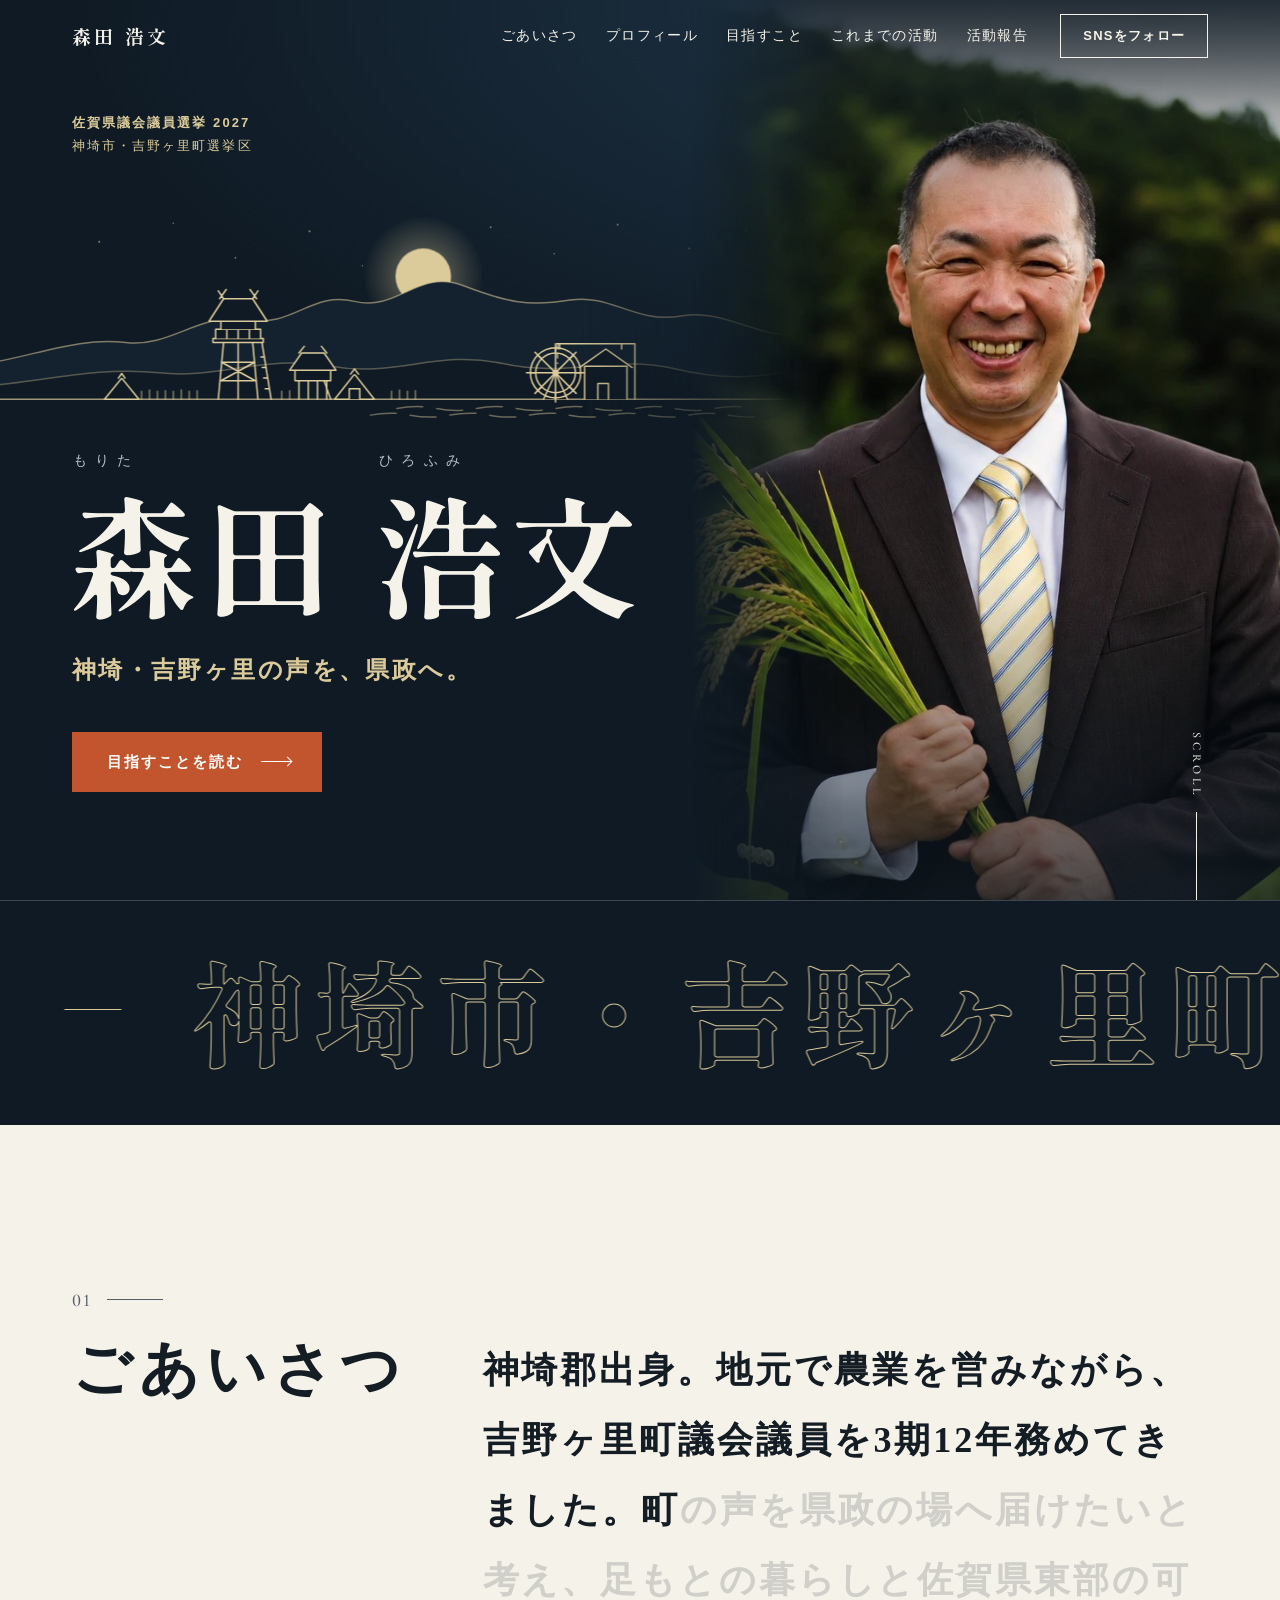
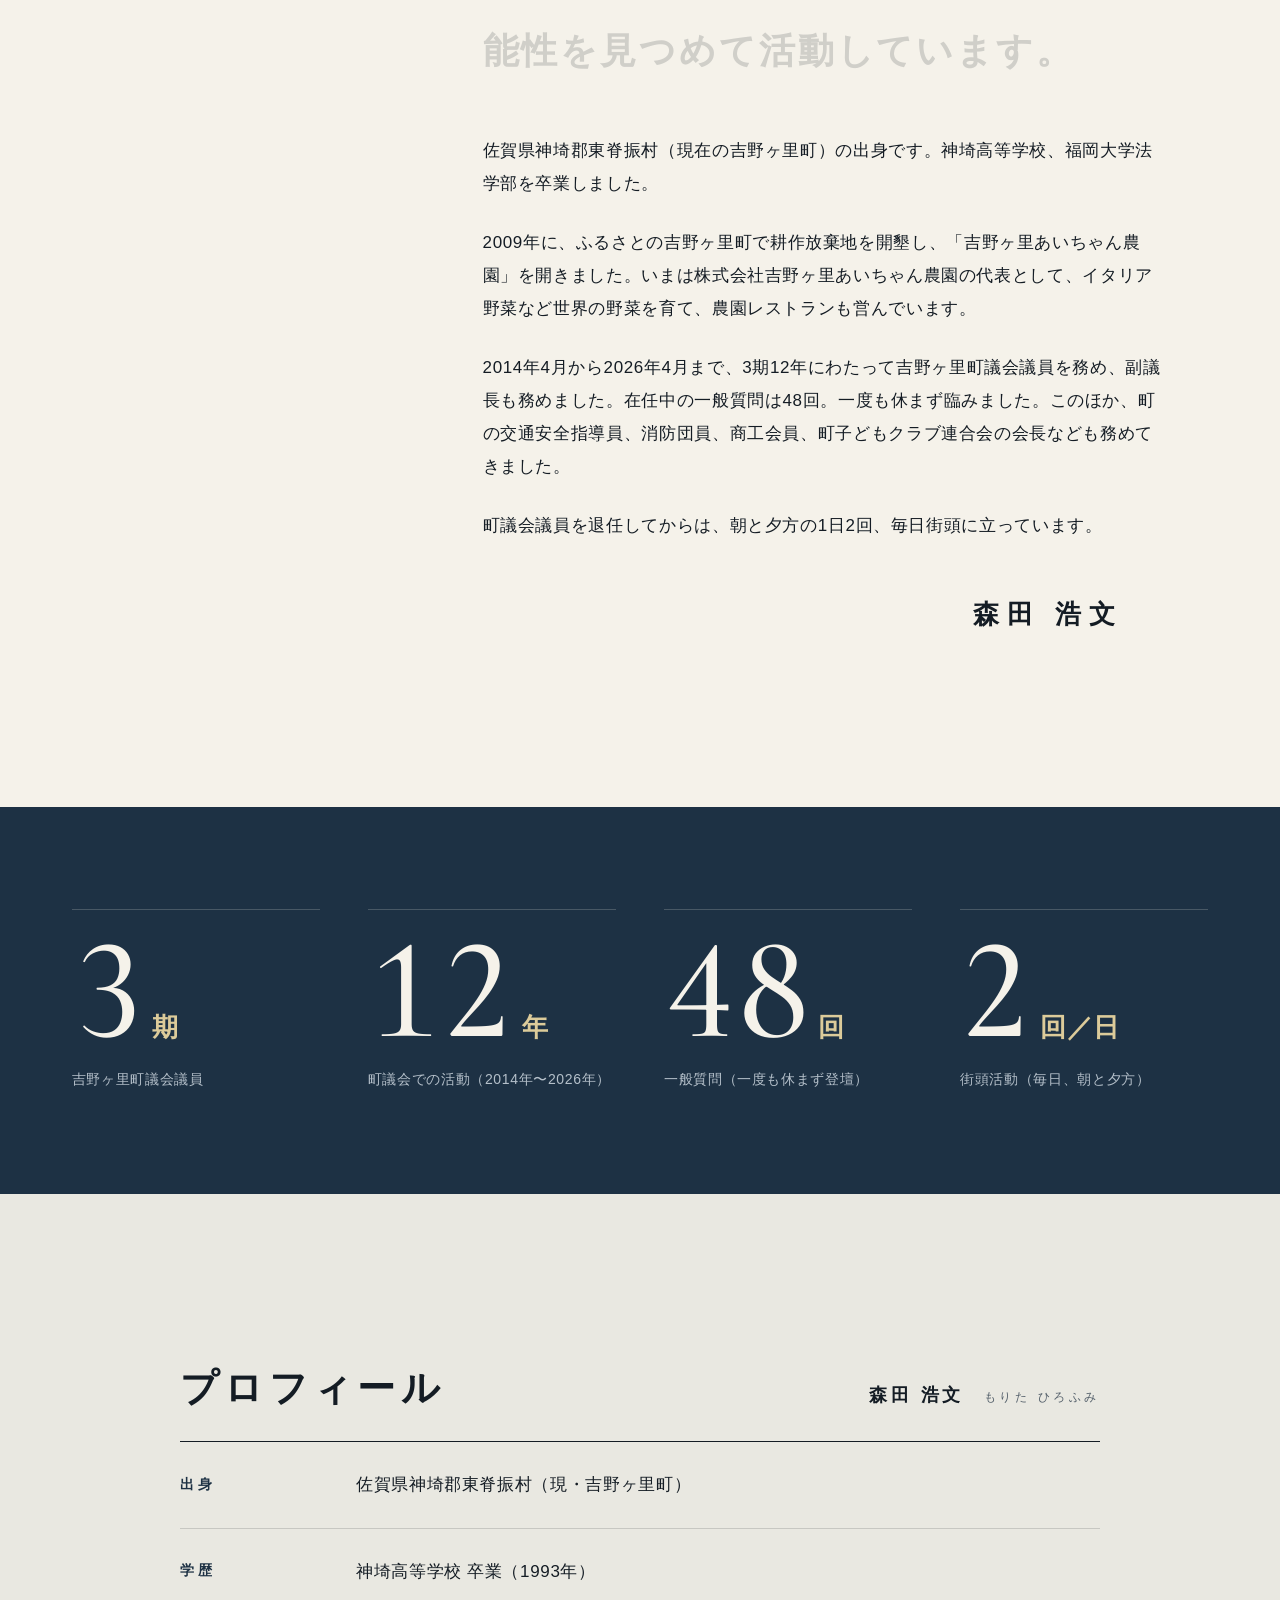
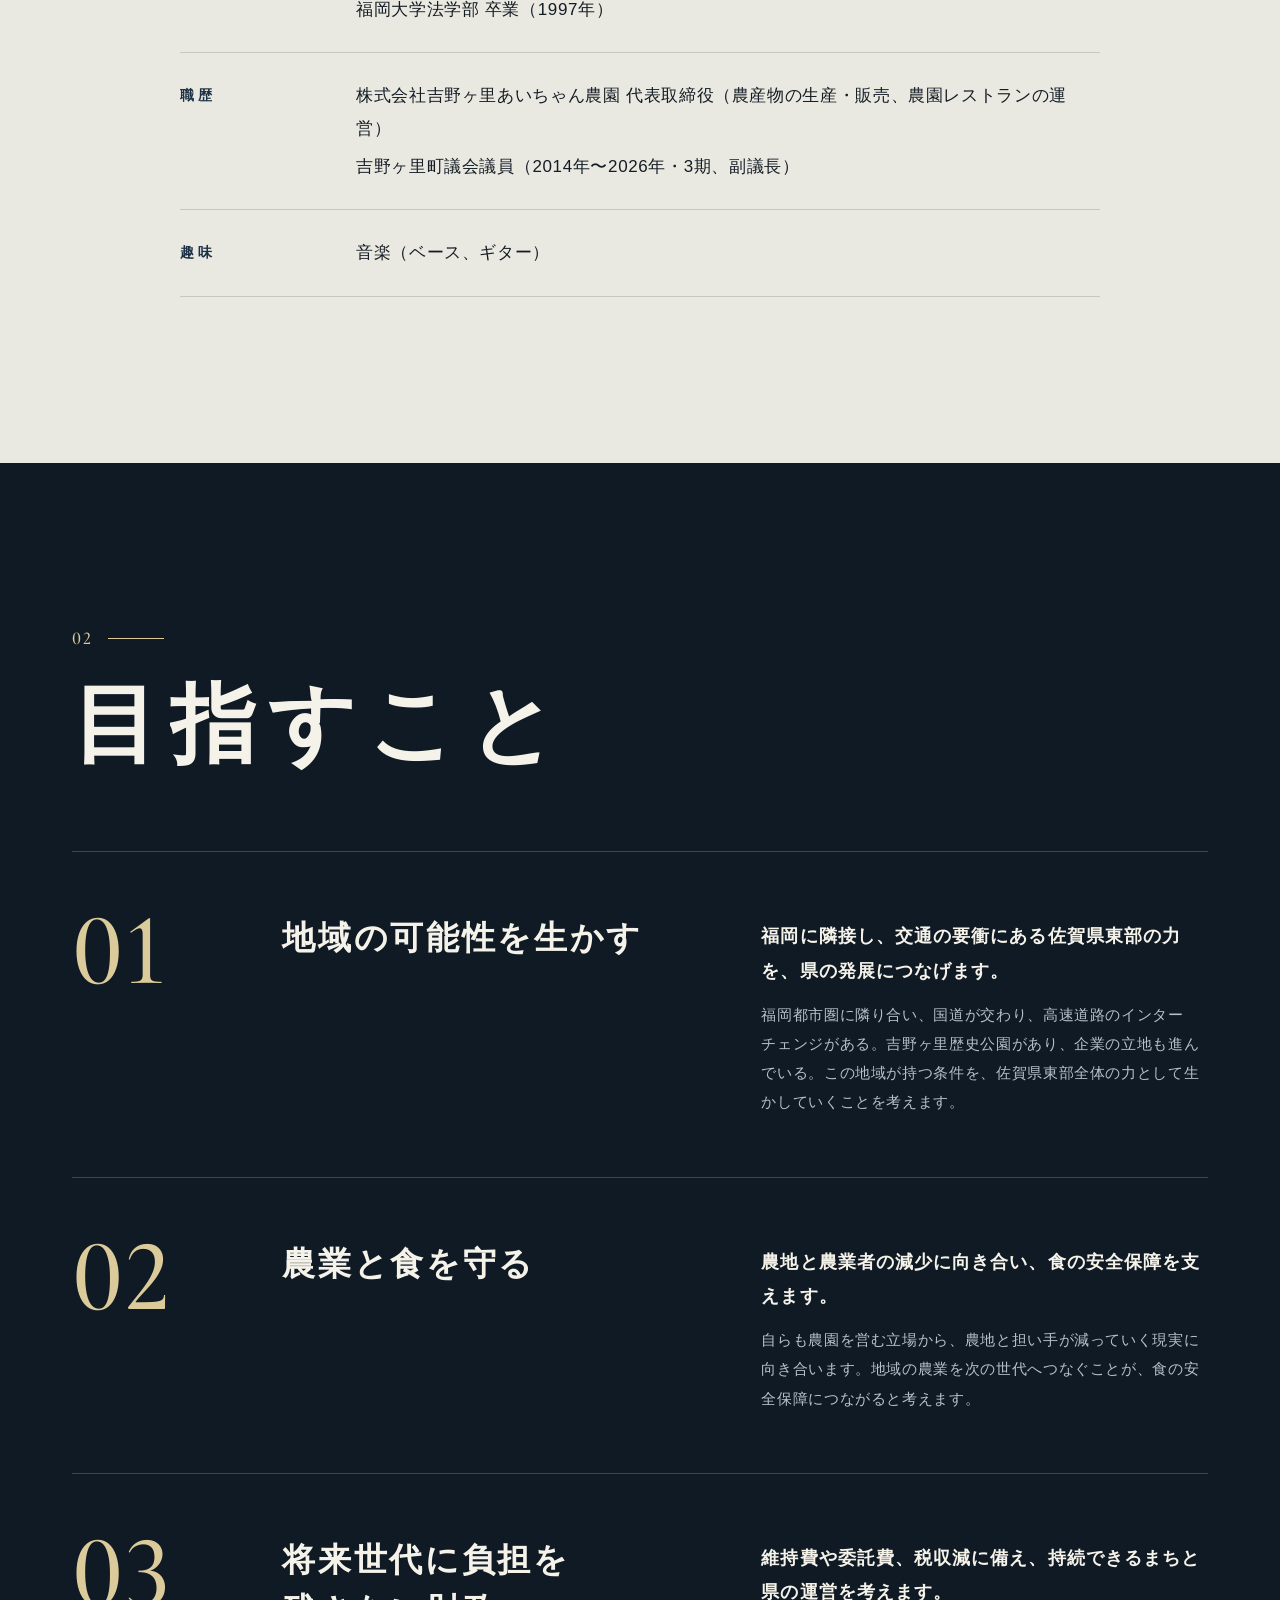
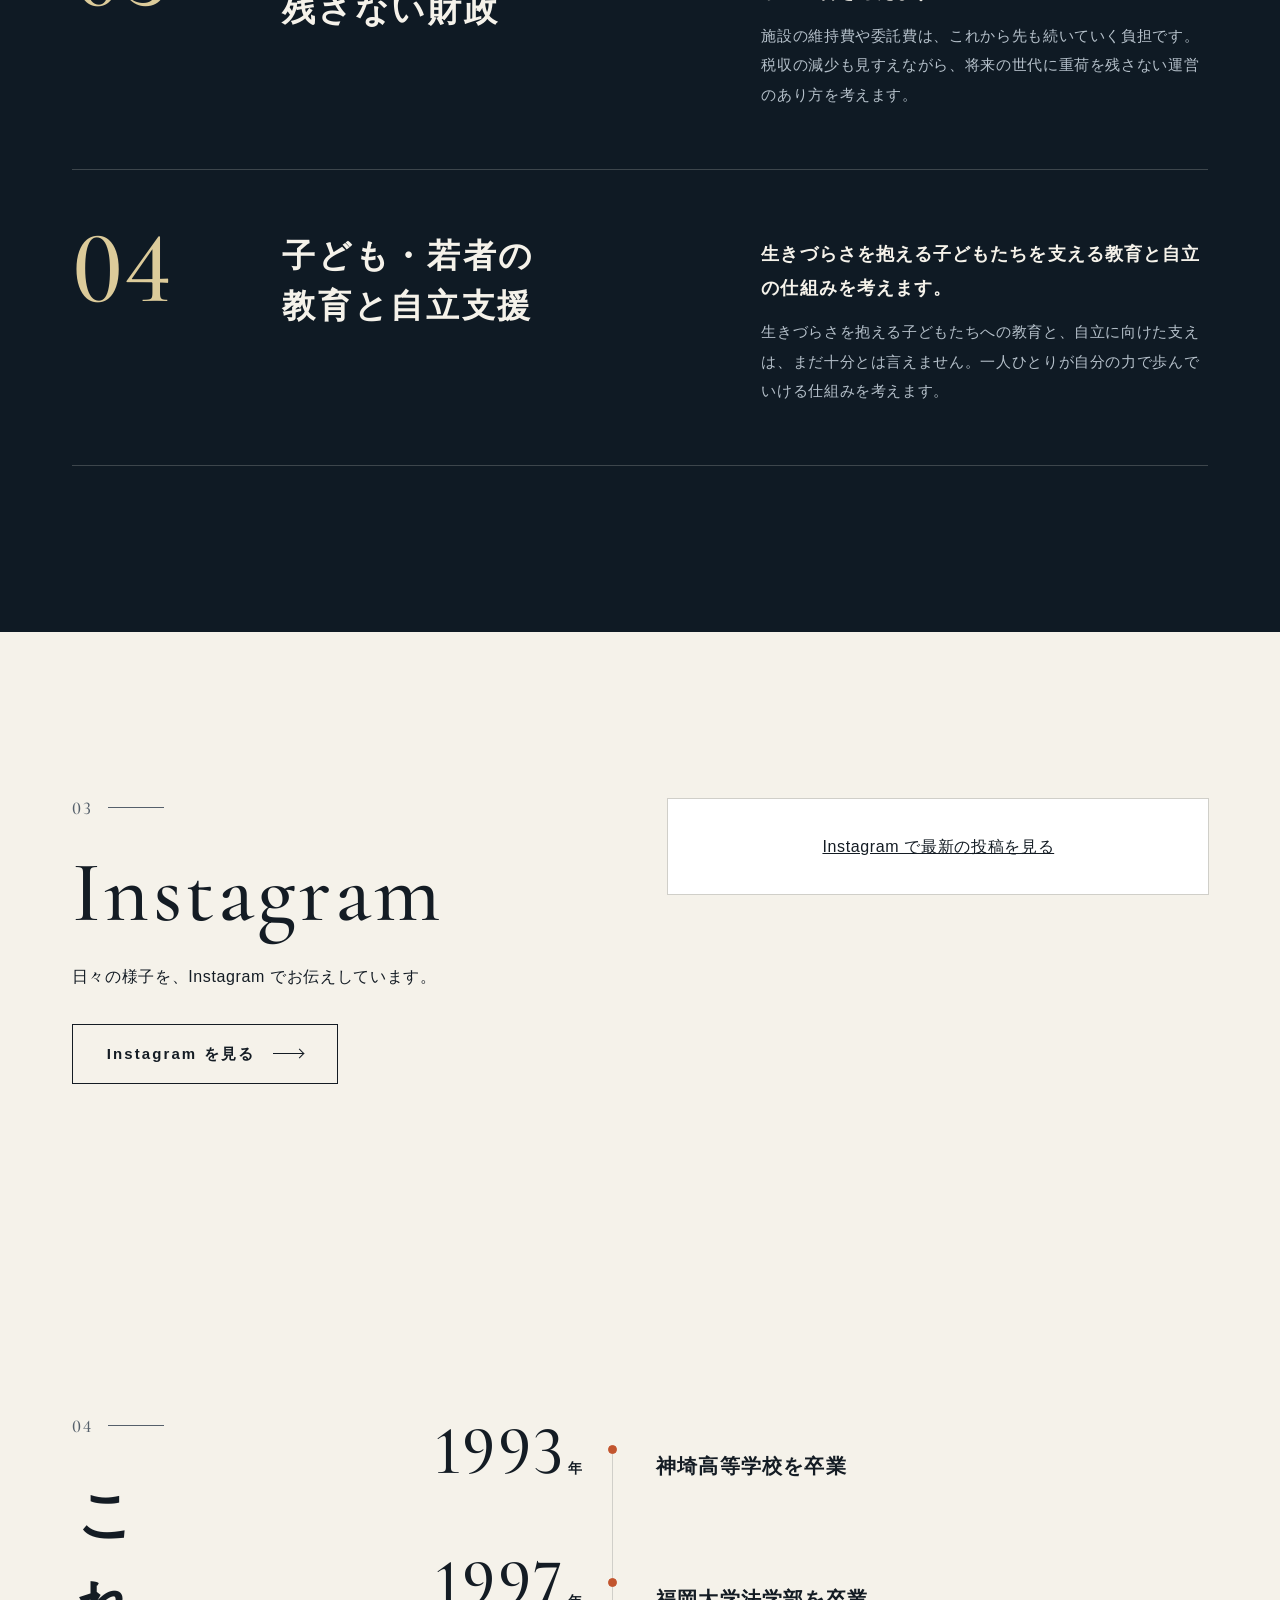
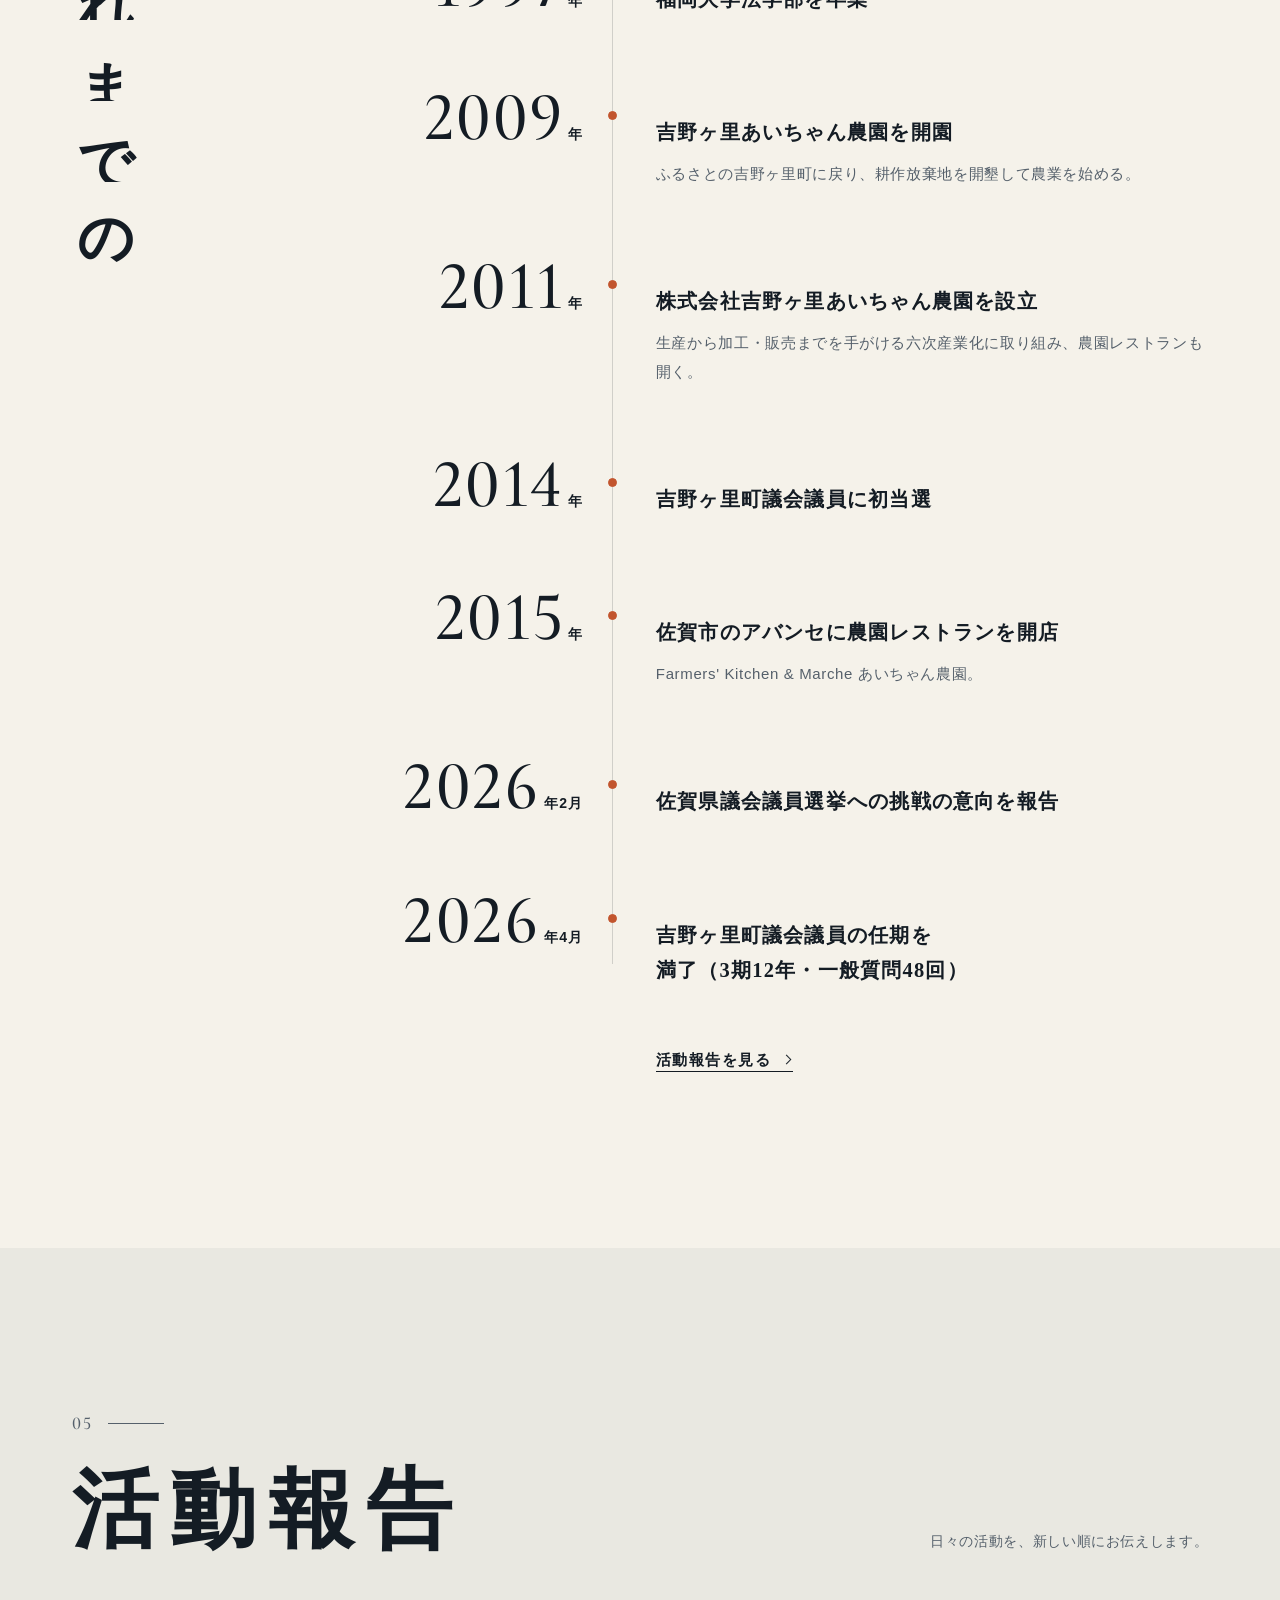
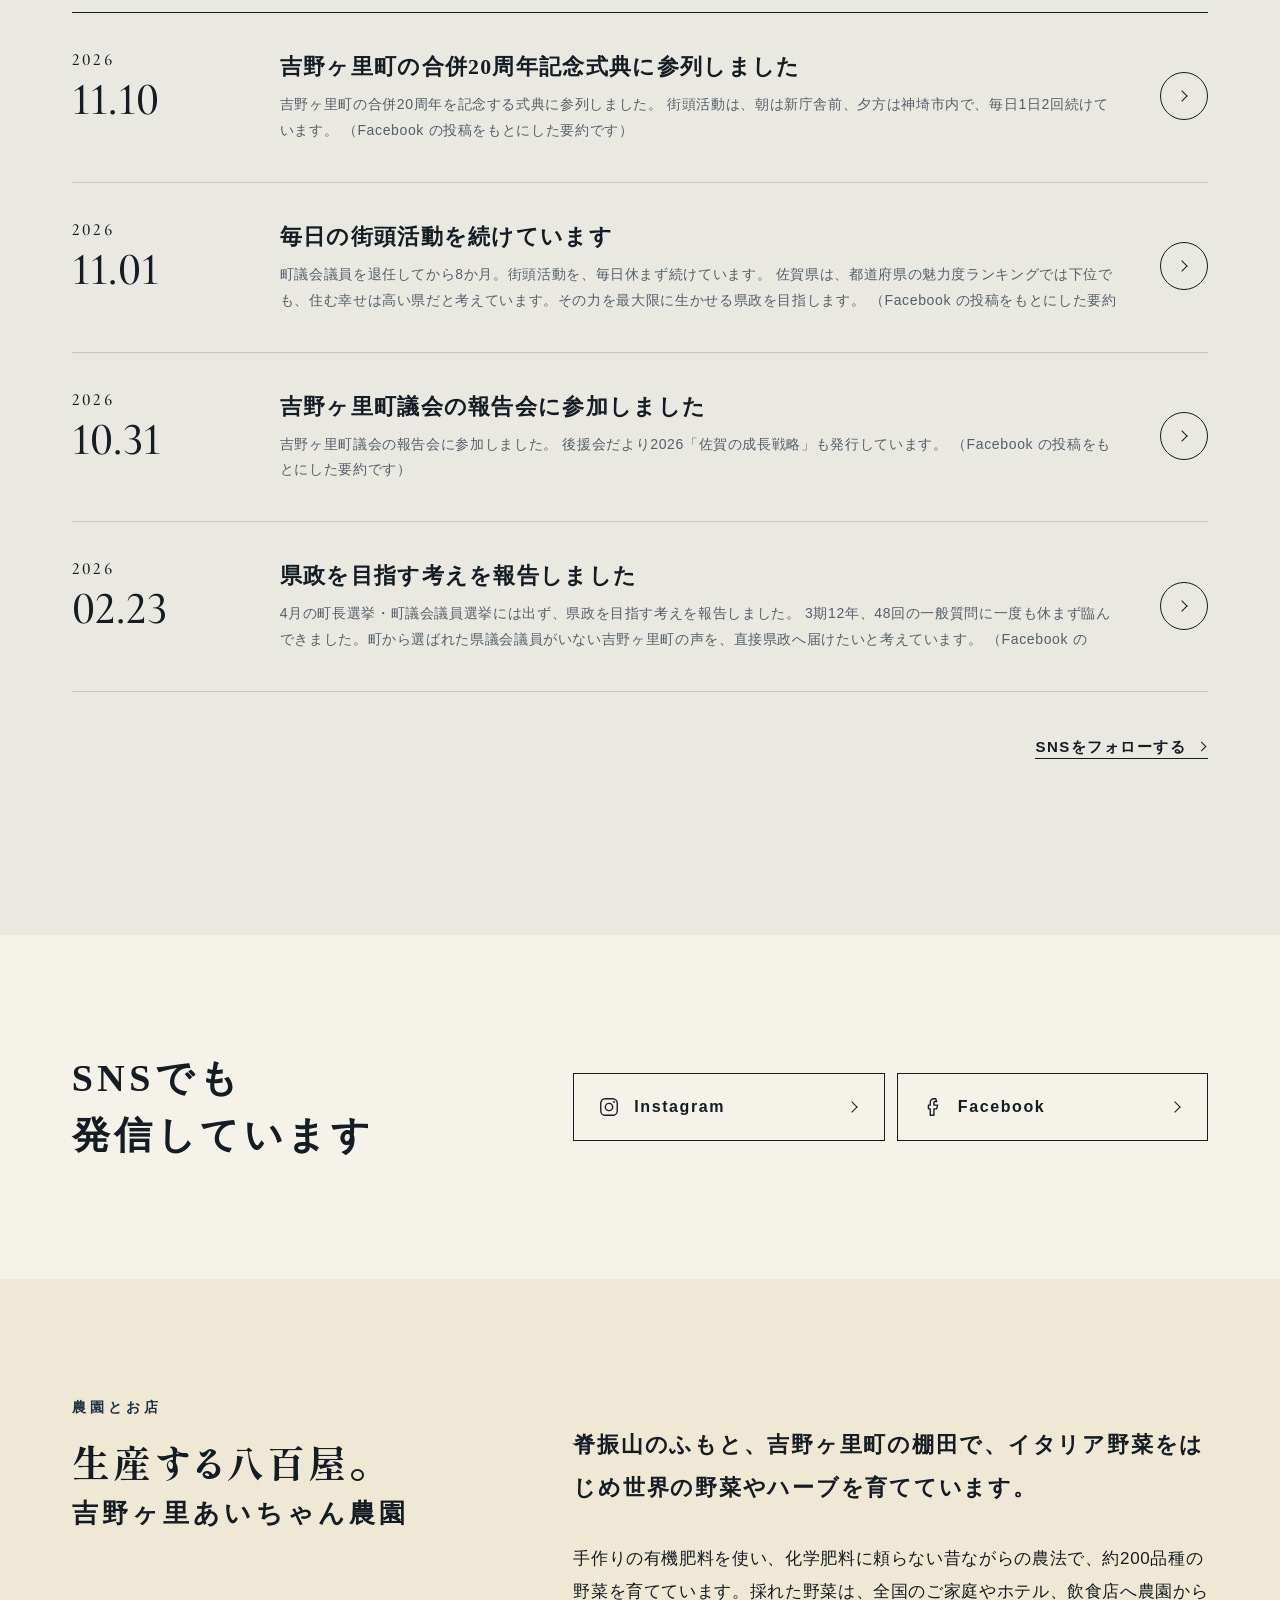
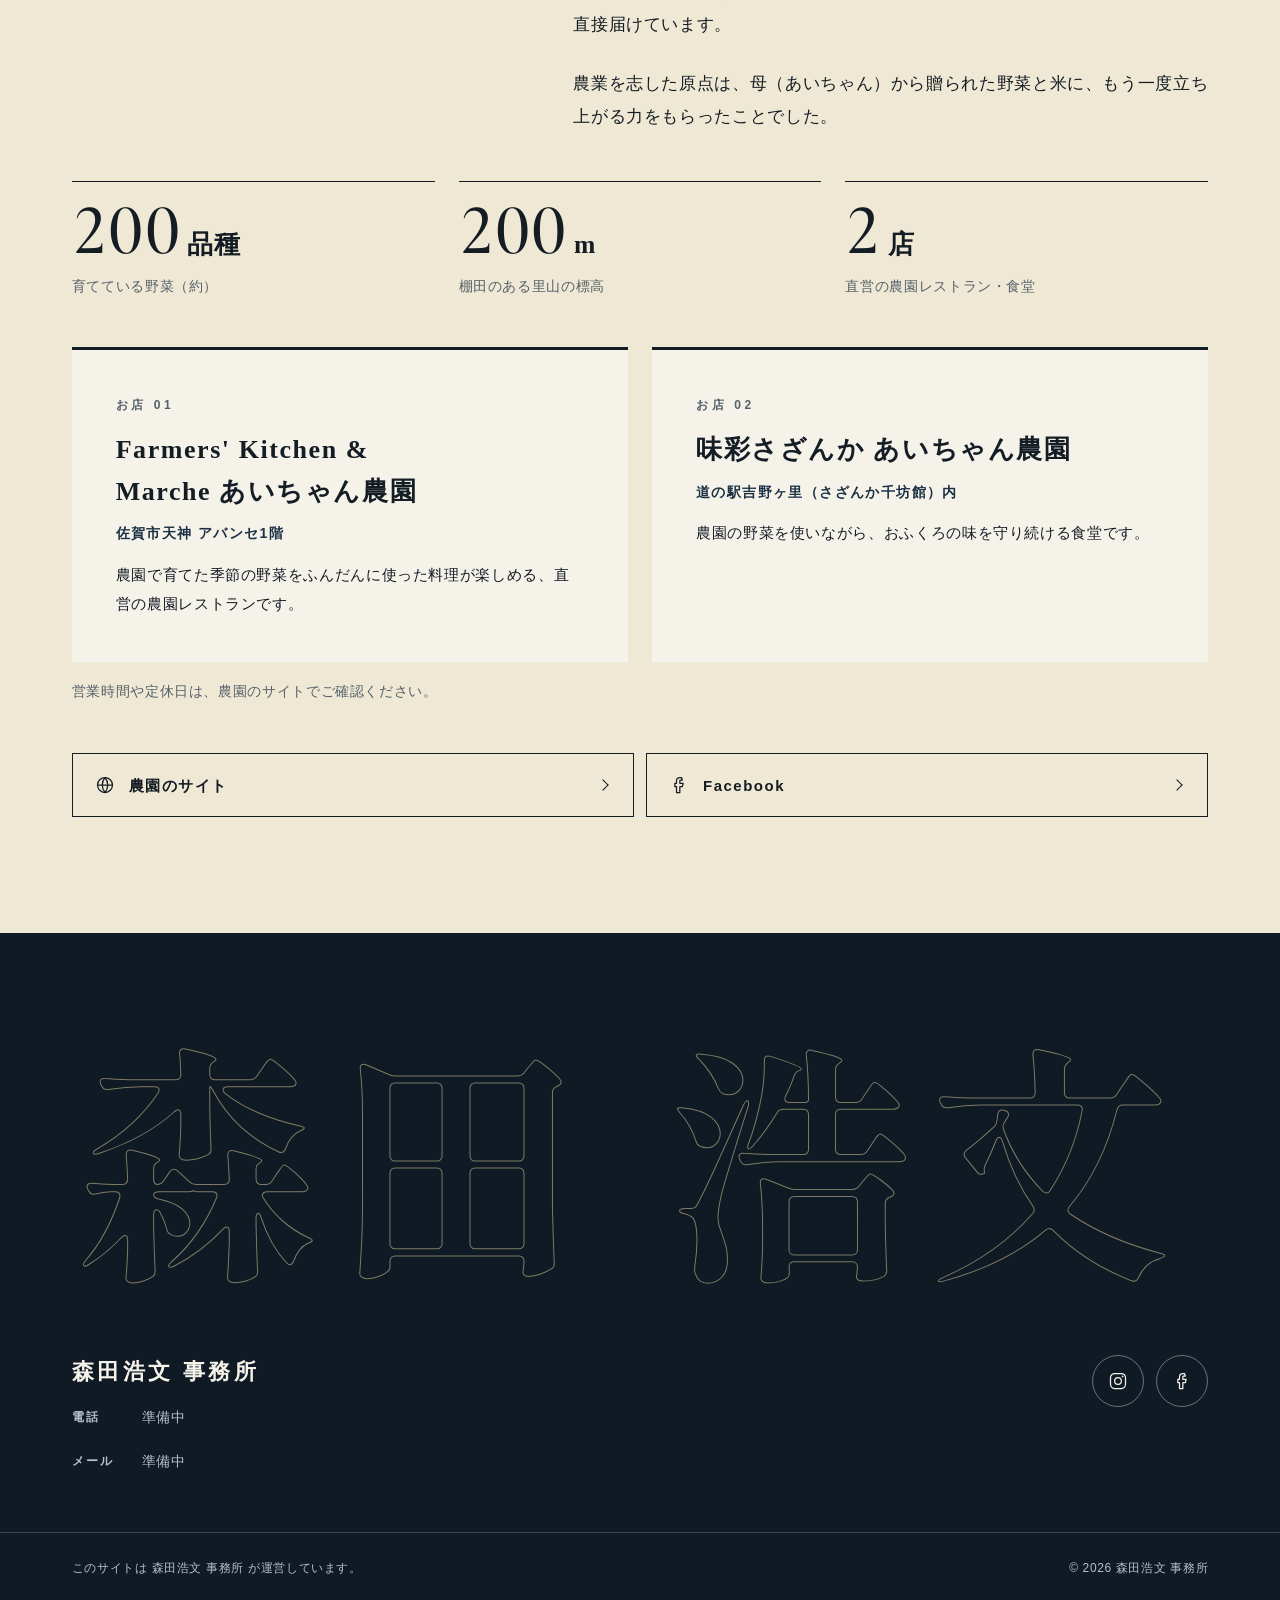
==== commit 80792aff: "農園の欄を末尾へ移動、ダミーの連絡先を非表示、Instagram を最新3件の表示に - 農園とお店の欄を SNS のあと（ページの末尾）へ移し、控えめな大きさに。ナビからも外した - ダミーの住所と" ====
--- a/index.html
+++ b/index.html
@@ -42,7 +42,6 @@
     <nav class="gnav" id="gnav" aria-label="ページ内メニュー">
       <a href="#greeting">ごあいさつ</a>
       <a href="#profile">プロフィール</a>
-      <a href="#farm" data-for="farm">農園とお店</a>
       <a href="#vision">目指すこと</a>
       <a href="#history">これまでの活動</a>
       <a href="#reports">活動報告</a>
@@ -175,27 +174,6 @@
     </div>
   </section>
 
-  <!-- 農園とお店（data/site.json の farm があるときだけ表示） -->
-  <section class="section farm" id="farm" aria-labelledby="farm-h" hidden>
-    <div class="wrap">
-      <div class="farm-grid">
-        <header class="farm-head" data-reveal>
-          <p class="sec-no" aria-hidden="true"></p>
-          <p class="farm-kicker">農園とお店</p>
-          <h2 id="farm-h"><span class="farm-title" id="farm-title"></span><span class="farm-name" id="farm-name"></span></h2>
-        </header>
-        <div class="farm-body" data-reveal>
-          <p class="farm-lead" id="farm-lead"></p>
-          <div class="prose" id="farm-text"></div>
-        </div>
-      </div>
-      <ul class="farm-facts" id="farm-facts"></ul>
-      <ul class="farm-shops" id="farm-shops"></ul>
-      <p class="farm-note" id="farm-note"></p>
-      <ul class="farm-links" id="farm-links"></ul>
-    </div>
-  </section>
-
   <!-- 目指すこと -->
   <section class="section vision" id="vision" aria-labelledby="vision-h">
     <div class="wrap">
@@ -262,6 +240,26 @@
       </div>
     </div>
     <div class="wrap"><div class="ig-grid" id="ig-grid" hidden></div></div>
+  </section>
+
+  <!-- 農園とお店（data/site.json の farm があるときだけ表示） -->
+  <section class="section farm" id="farm" aria-labelledby="farm-h" hidden>
+    <div class="wrap">
+      <div class="farm-grid">
+        <header class="farm-head" data-reveal>
+          <p class="farm-kicker">農園とお店</p>
+          <h2 id="farm-h"><span class="farm-title" id="farm-title"></span><span class="farm-name" id="farm-name"></span></h2>
+        </header>
+        <div class="farm-body" data-reveal>
+          <p class="farm-lead" id="farm-lead"></p>
+          <div class="prose" id="farm-text"></div>
+        </div>
+      </div>
+      <ul class="farm-facts" id="farm-facts"></ul>
+      <ul class="farm-shops" id="farm-shops"></ul>
+      <p class="farm-note" id="farm-note"></p>
+      <ul class="farm-links" id="farm-links"></ul>
+    </div>
   </section>
 
   <!-- メルマガ：config.js の NEWSLETTER_ENABLED が true のときだけ表示されます -->
--- a/assets/css/style.css
+++ b/assets/css/style.css
@@ -440,21 +440,21 @@
 /* ============================================================
  * 10-2. 農園とお店 ― わら色の淡い面
  * ============================================================ */
-.farm { background: var(--straw-tint); overflow: hidden; }
+.farm { background: var(--straw-tint); overflow: hidden; padding-block: clamp(64px, 9vw, 120px); }
 .farm-kicker { font-weight: 700; font-size: var(--t-sm); letter-spacing: .3em; color: var(--indigo); margin-bottom: var(--s4); }
 .farm-head h2 { display: flex; flex-direction: column; gap: 10px; line-height: 1.3; }
-.farm-title { font-size: var(--t-2xl); font-weight: 800; letter-spacing: .08em; }
+.farm-title { font-size: var(--t-xl); font-weight: 800; letter-spacing: .08em; }
 .farm-name { font-size: var(--t-lg); letter-spacing: .16em; }
 .farm-body { margin-top: var(--s7); }
-.farm-lead { font-family: var(--mincho); font-weight: 600; font-size: clamp(1.25rem, 1rem + 1.2vw, 1.75rem); line-height: 1.95; letter-spacing: .08em; }
+.farm-lead { font-family: var(--mincho); font-weight: 600; font-size: clamp(1.125rem, 1rem + .6vw, 1.375rem); line-height: 1.95; letter-spacing: .08em; }
 .farm .prose { margin-top: var(--s6); }
-.farm-facts { display: grid; grid-template-columns: repeat(auto-fit, minmax(150px, 1fr)); gap: var(--s6) var(--s5); margin-top: var(--s8); }
+.farm-facts { display: grid; grid-template-columns: repeat(auto-fit, minmax(150px, 1fr)); gap: var(--s6) var(--s5); margin-top: var(--s7); }
 .farm-facts li { border-top: 1px solid var(--line-strong); padding-top: var(--s4); }
 .farm .stat-figure { color: var(--ink); }
-.farm .stat-value { font-size: clamp(4rem, 11vw, 7.5rem); }
+.farm .stat-value { font-size: clamp(3rem, 7vw, 4.5rem); }
 .farm .stat-unit { color: var(--ink); }
 .farm .stat-label { color: var(--ink-soft); }
-.farm-shops { display: grid; gap: var(--s4); margin-top: var(--s8); }
+.farm-shops { display: grid; gap: var(--s4); margin-top: var(--s7); }
 .farm-shops li { background: var(--paper); padding: clamp(24px, 4vw, 44px); border-top: 3px solid var(--ink); }
 .shop-no { font-size: var(--t-xs); font-weight: 700; letter-spacing: .3em; color: var(--ink-soft); }
 .farm-shops h3 { margin-top: var(--s3); font-size: var(--t-lg); line-height: 1.6; letter-spacing: .06em; }
@@ -473,7 +473,7 @@
 .farm-links a:hover .sns-out { transform: translateX(4px) rotate(45deg); }
 @media (min-width: 900px) {
   .farm-grid { display: grid; grid-template-columns: minmax(0, 5fr) minmax(0, 7fr); column-gap: var(--s7); align-items: start; }
-  .farm-body { margin-top: 0; padding-top: 34px; }
+  .farm-body { margin-top: 0; padding-top: 30px; }
   .farm-shops { grid-template-columns: repeat(2, minmax(0, 1fr)); gap: var(--s5); }
 }
 
@@ -482,14 +482,14 @@
  * ============================================================ */
 .insta-head h2 { font-size: var(--t-2xl); letter-spacing: .04em; line-height: 1.2; font-family: var(--num); font-weight: 500; font-feature-settings: normal; }
 .insta-lead { margin: var(--s4) 0 var(--s6); }
-.insta-embed { margin-top: var(--s7); min-height: 320px; display: flex; justify-content: center; align-items: flex-start; }
+.insta-embed { margin: var(--s7) auto 0; width: 100%; max-width: 540px; overflow: hidden; background: #fff; box-shadow: 0 0 0 1px var(--line); }
 .insta-embed.is-empty { display: none; }
-.insta-embed .instagram-media { margin: 0 !important; min-width: 0 !important; width: 100% !important; max-width: 540px !important; background: #fff; }
-.insta-embed blockquote.instagram-media { padding: var(--s6); border: 1px solid var(--line); text-align: center; }
+.insta-embed .instagram-media { display: block; margin: 0 !important; min-width: 0 !important; width: 100% !important; max-width: 540px !important; background: #fff; border: 0 !important; border-radius: 0 !important; box-shadow: none !important; }
+.insta-embed blockquote.instagram-media { padding: var(--s6); text-align: center; }
 @media (min-width: 900px) {
   .insta-grid { display: grid; grid-template-columns: minmax(0, 5fr) minmax(0, 7fr); column-gap: var(--s7); align-items: start; }
   .insta-head { position: sticky; top: calc(var(--header-h) + var(--s7)); }
-  .insta-embed { margin-top: 0; }
+  .insta-embed { margin: 0 0 0 auto; }
 }
 
 /* ============================================================
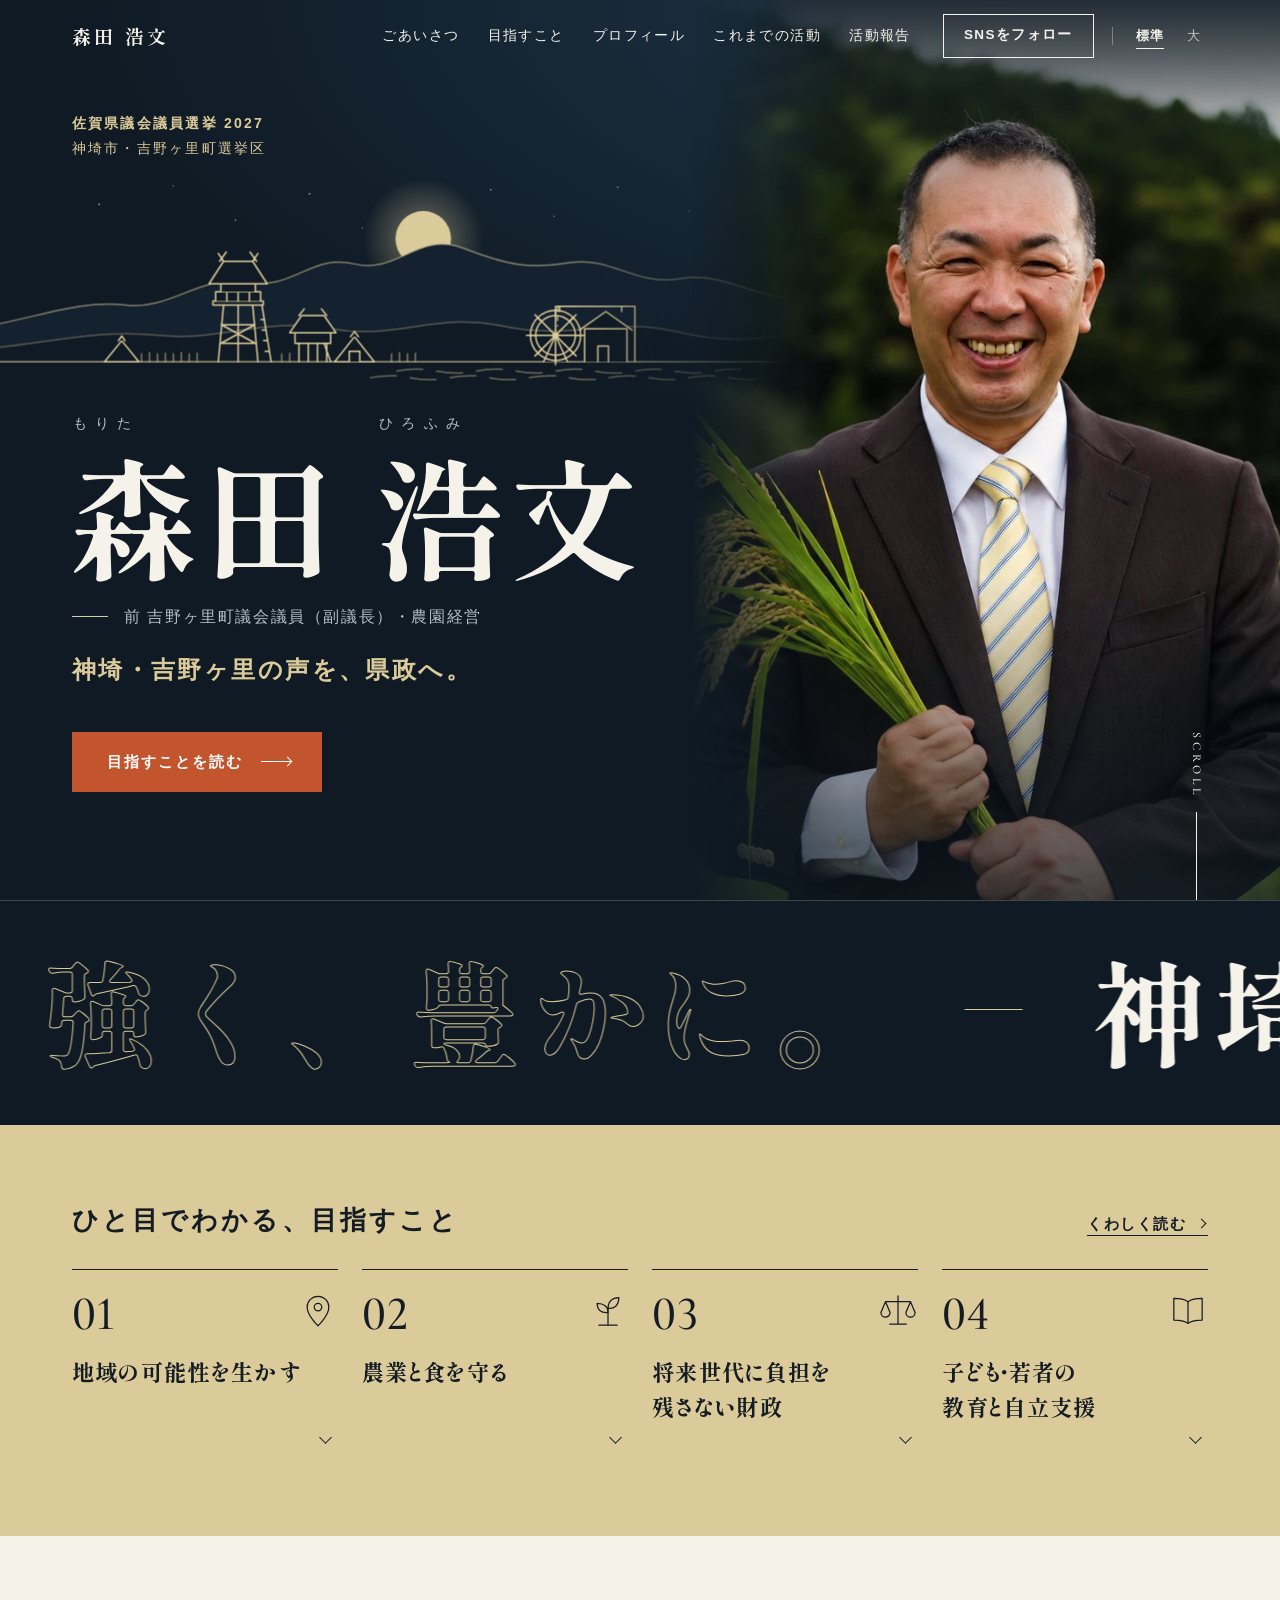
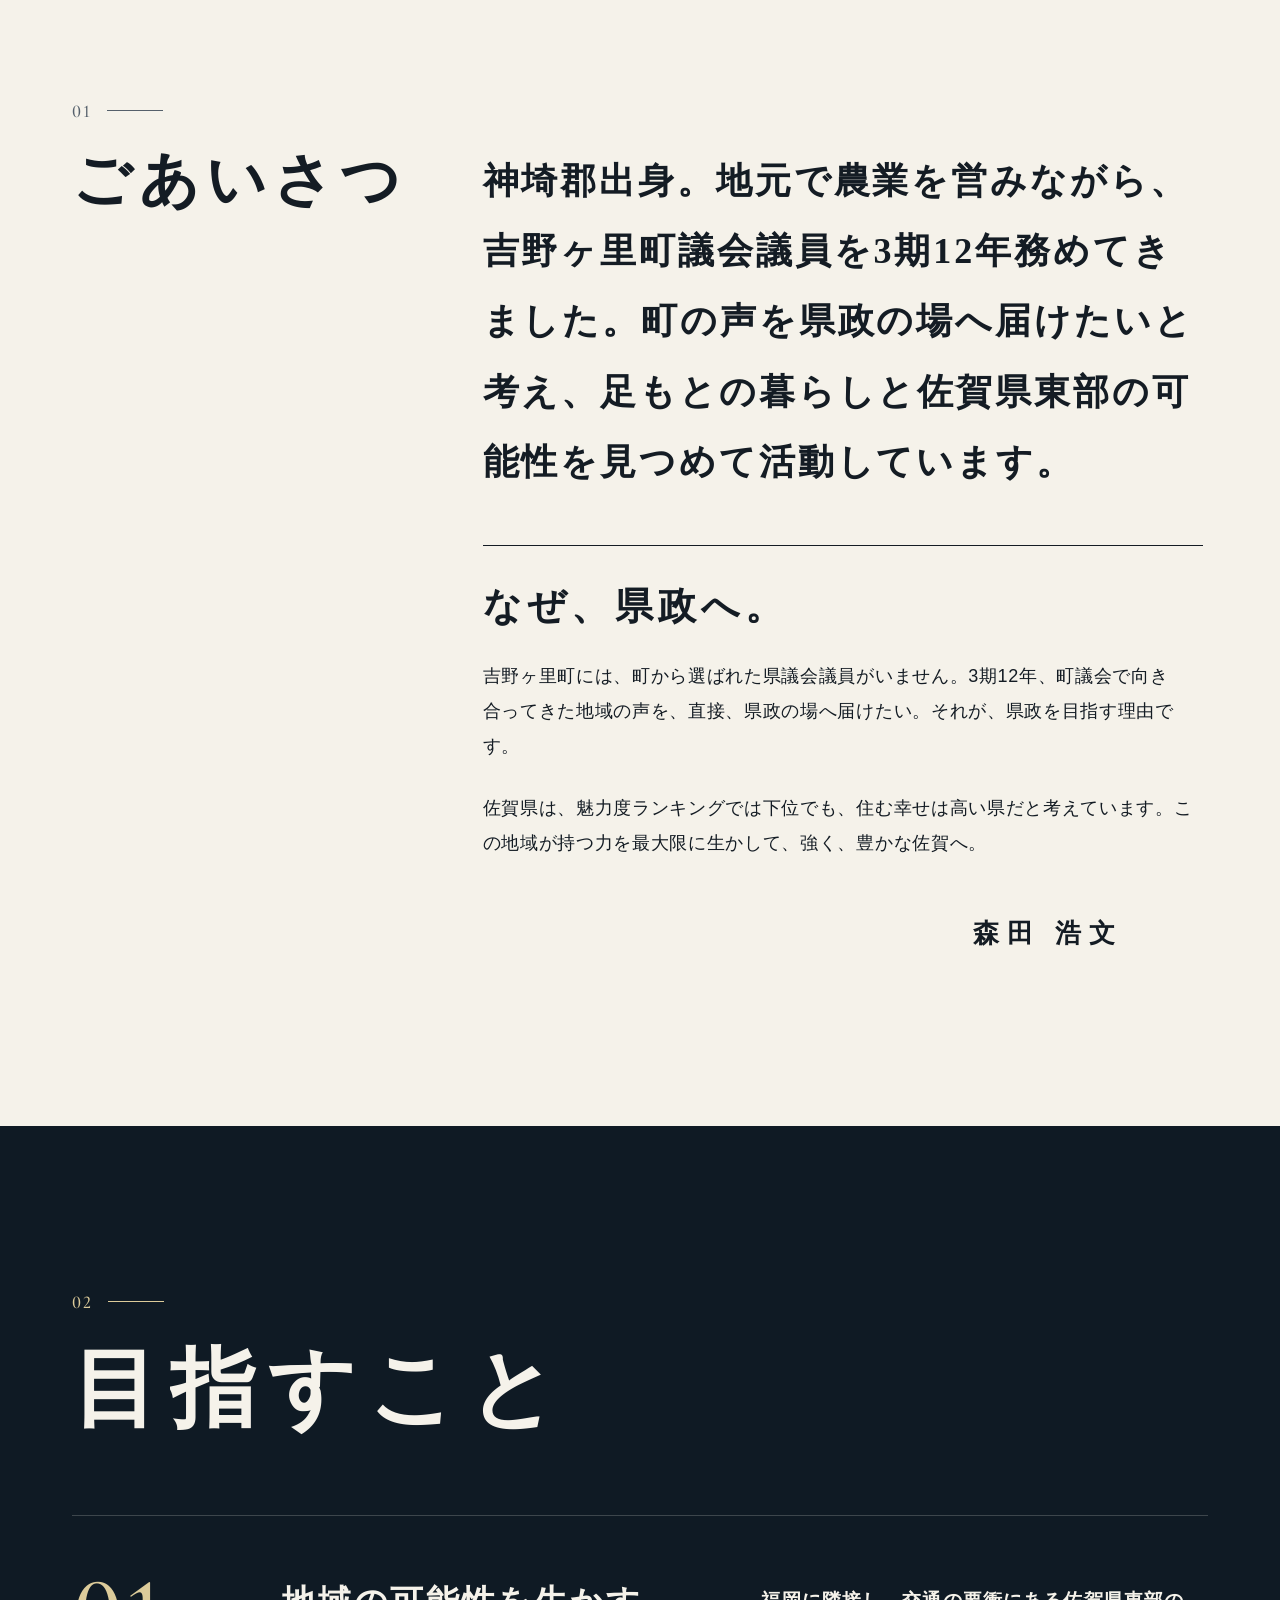
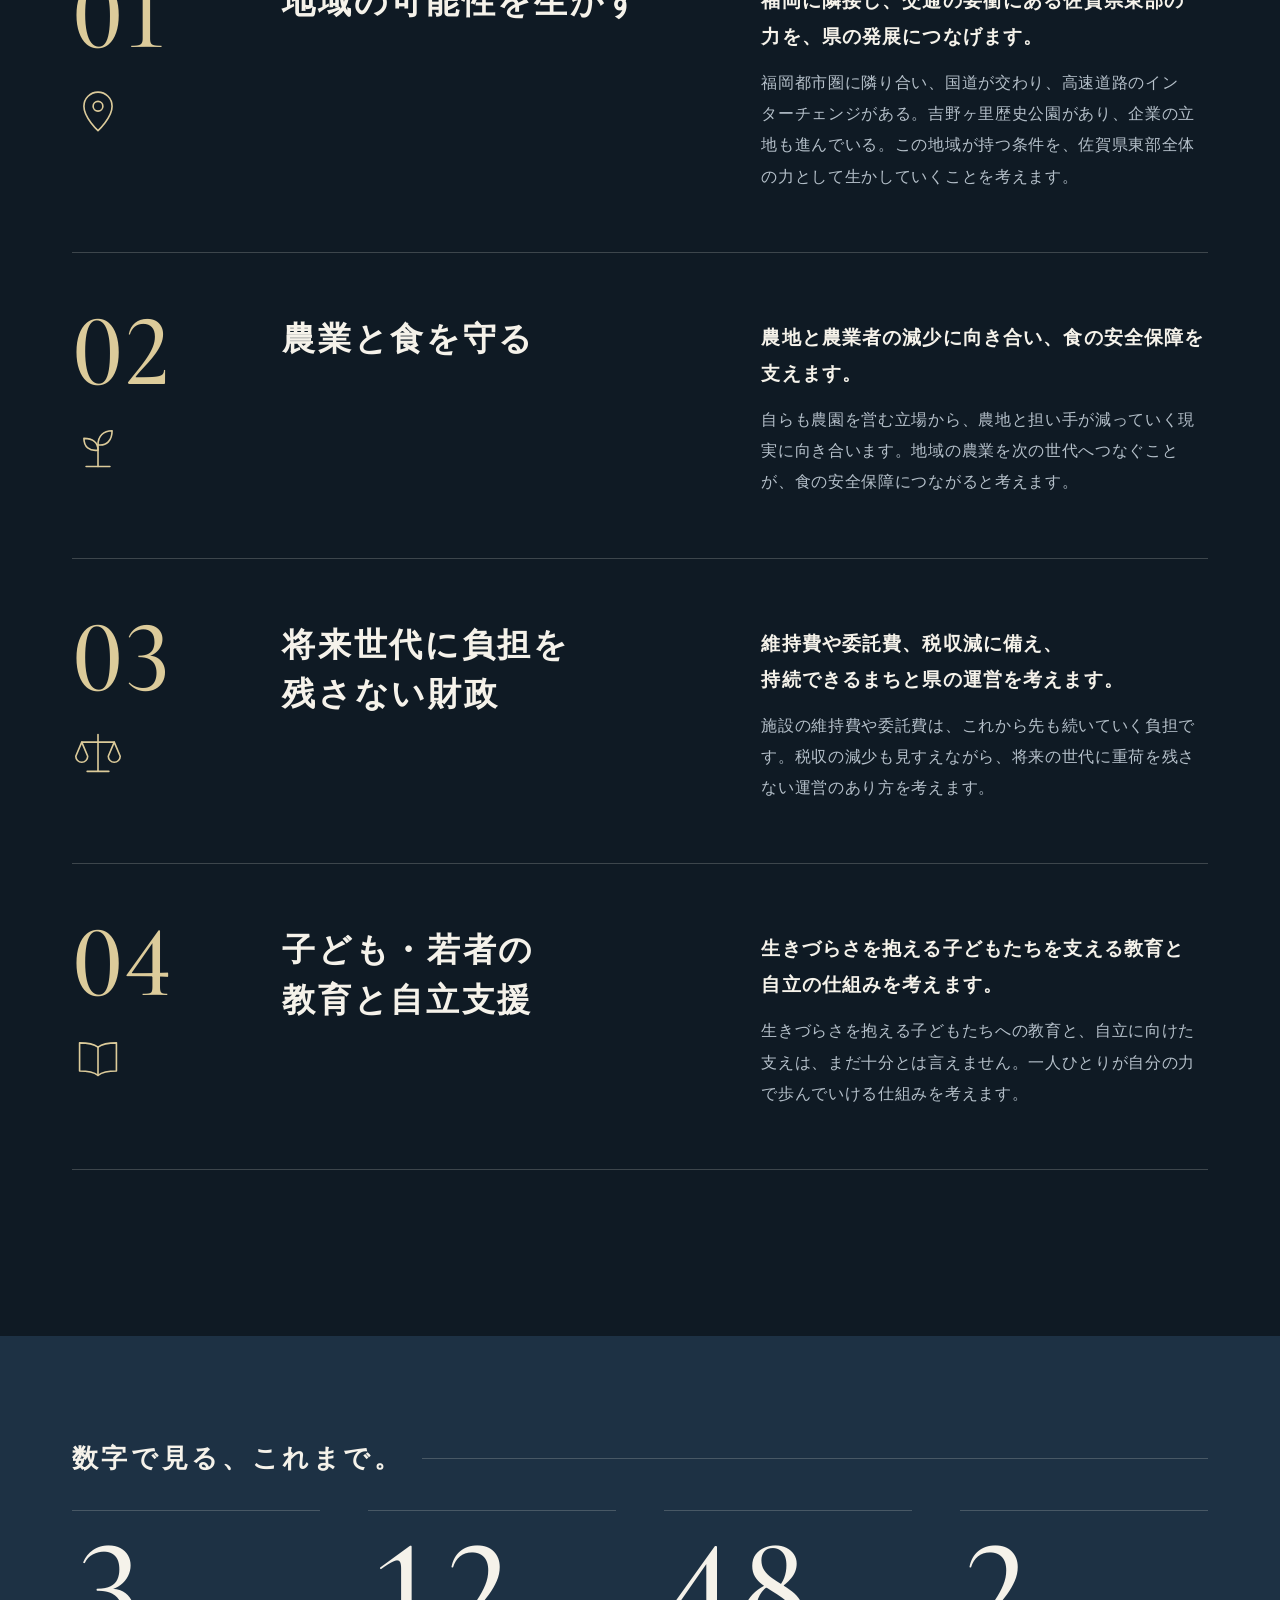
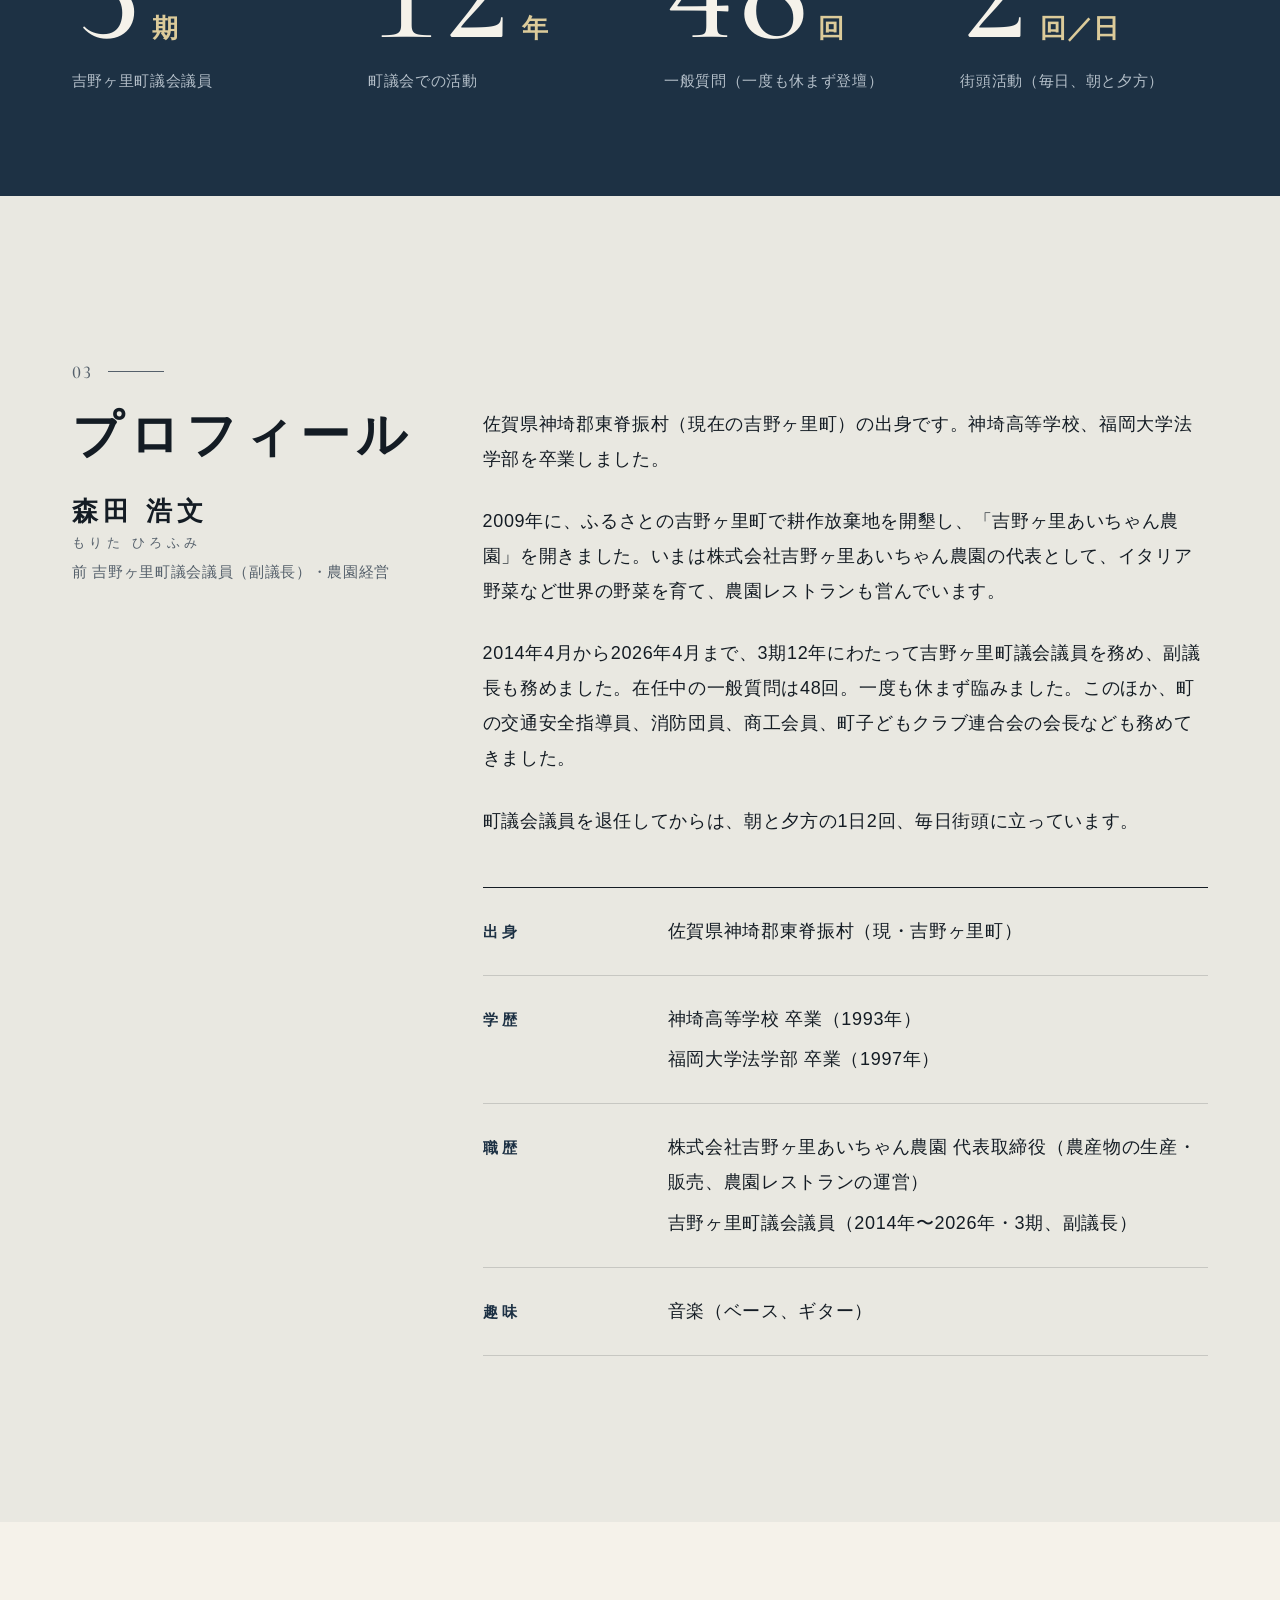
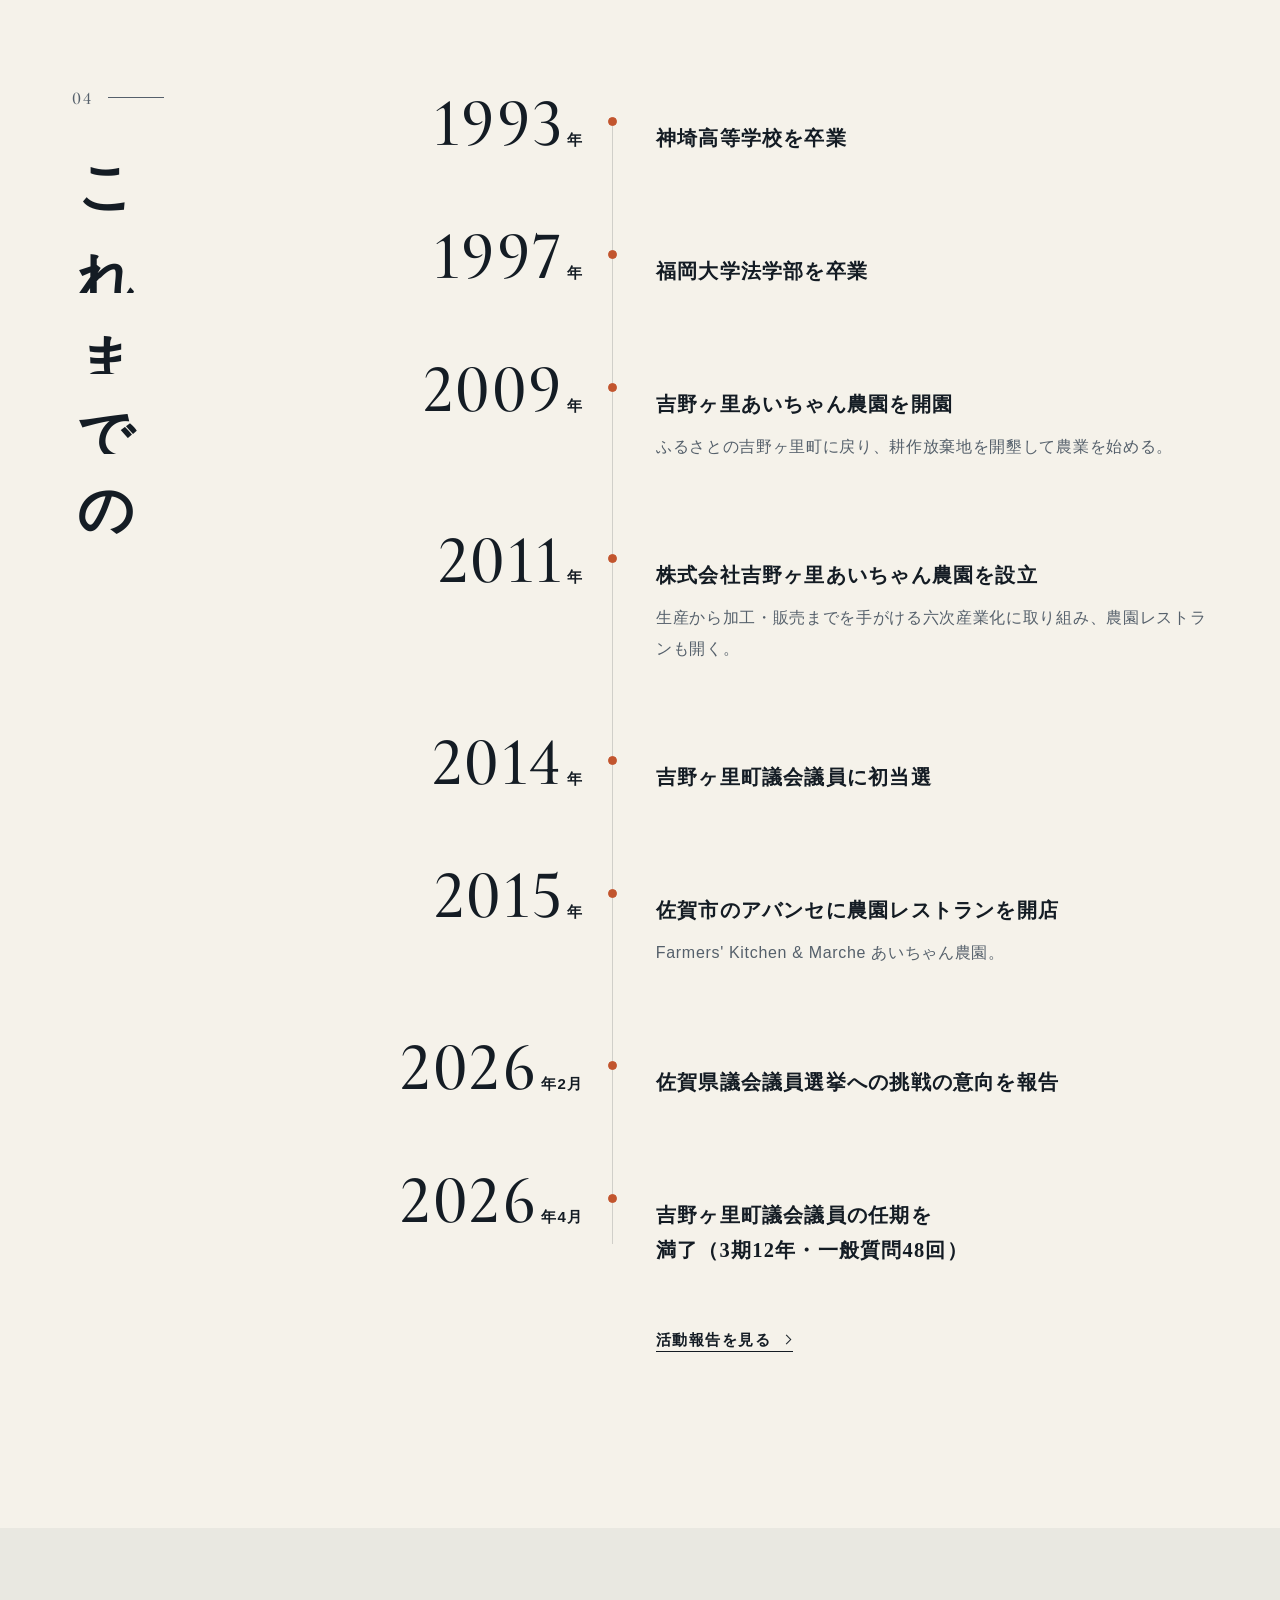
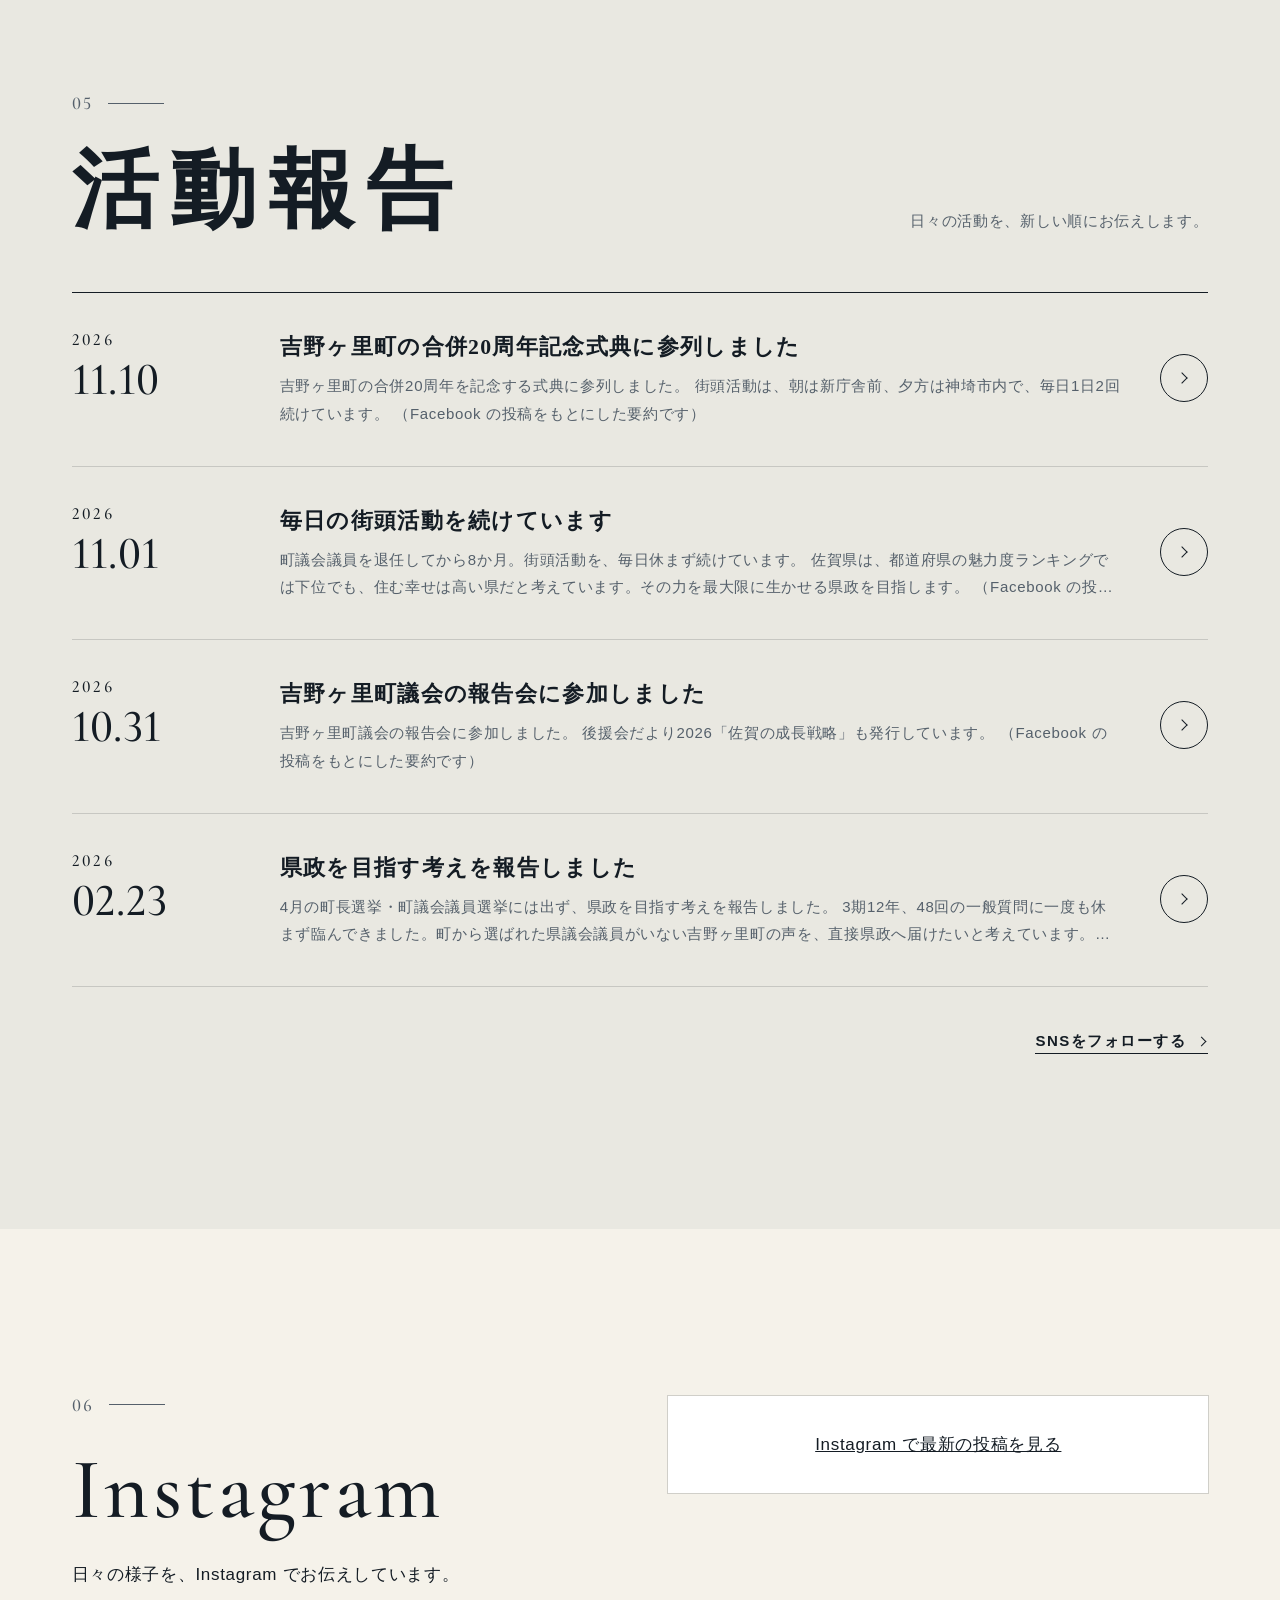
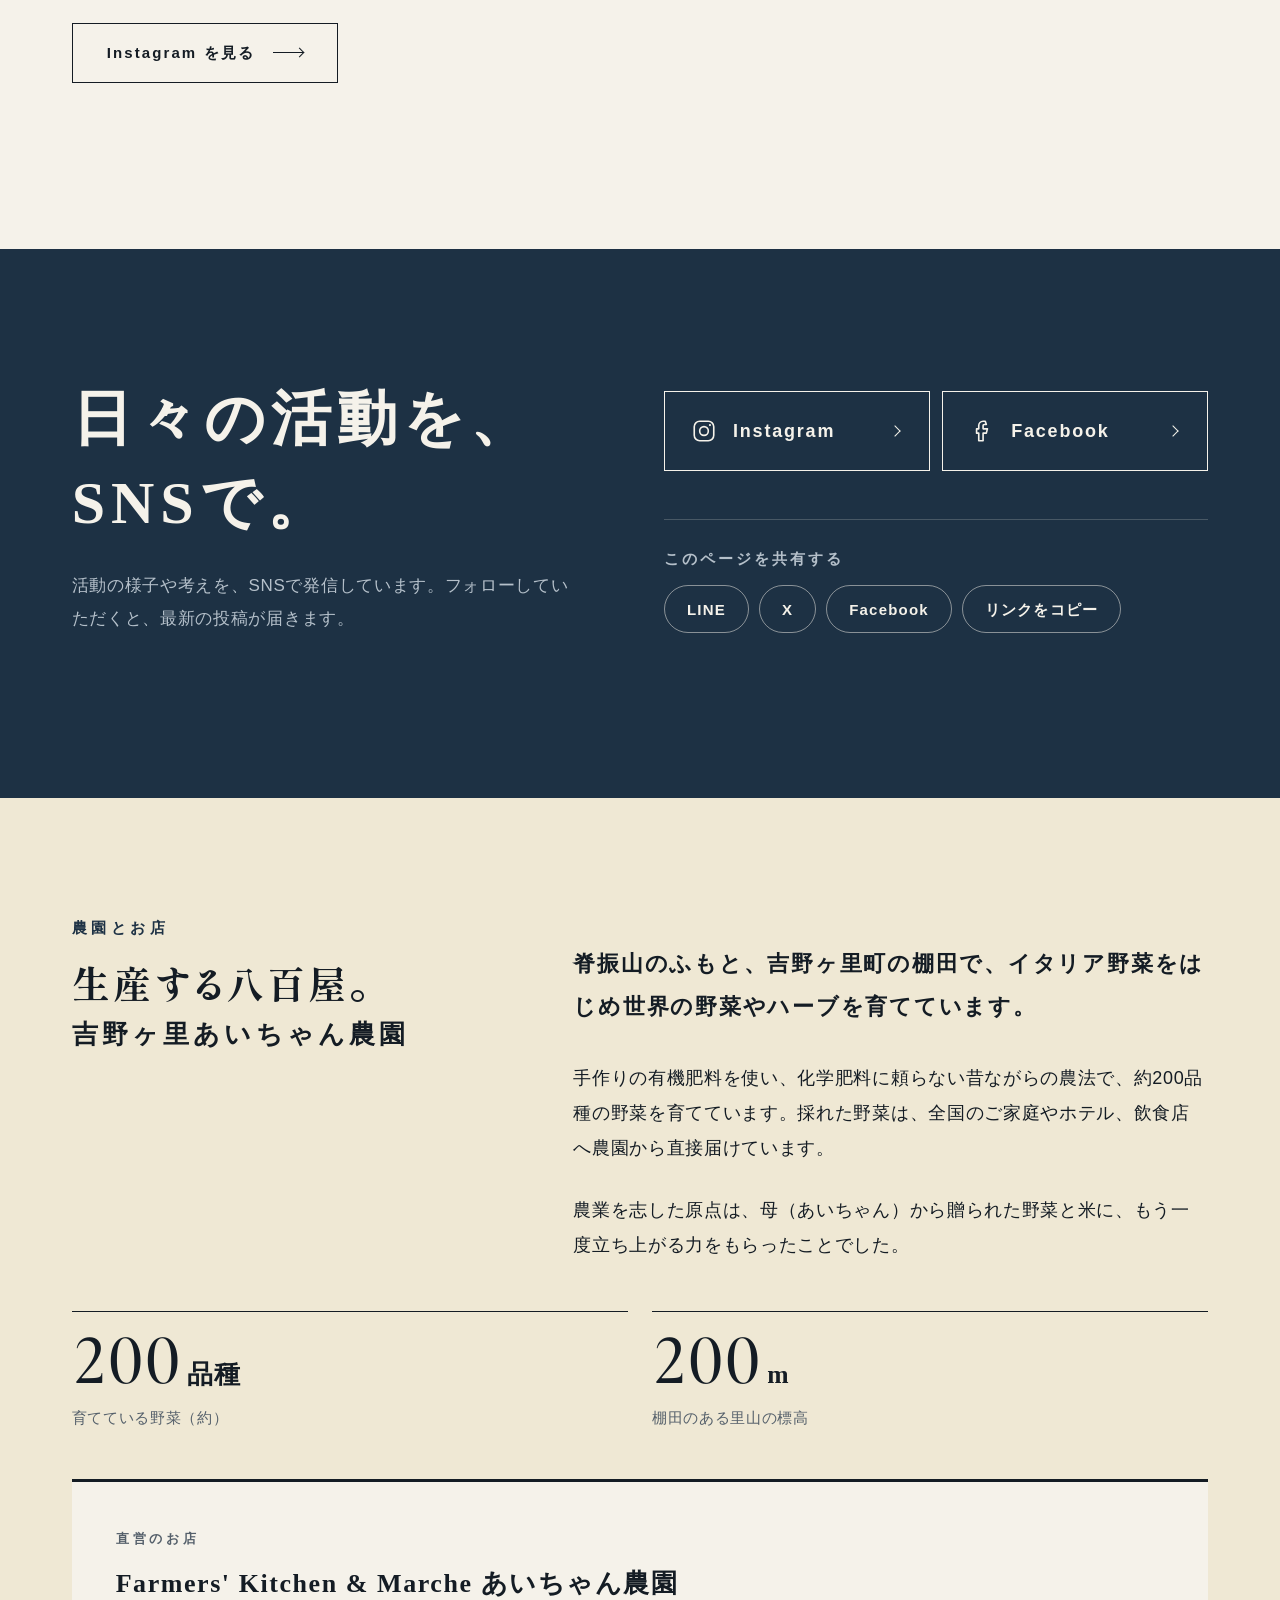
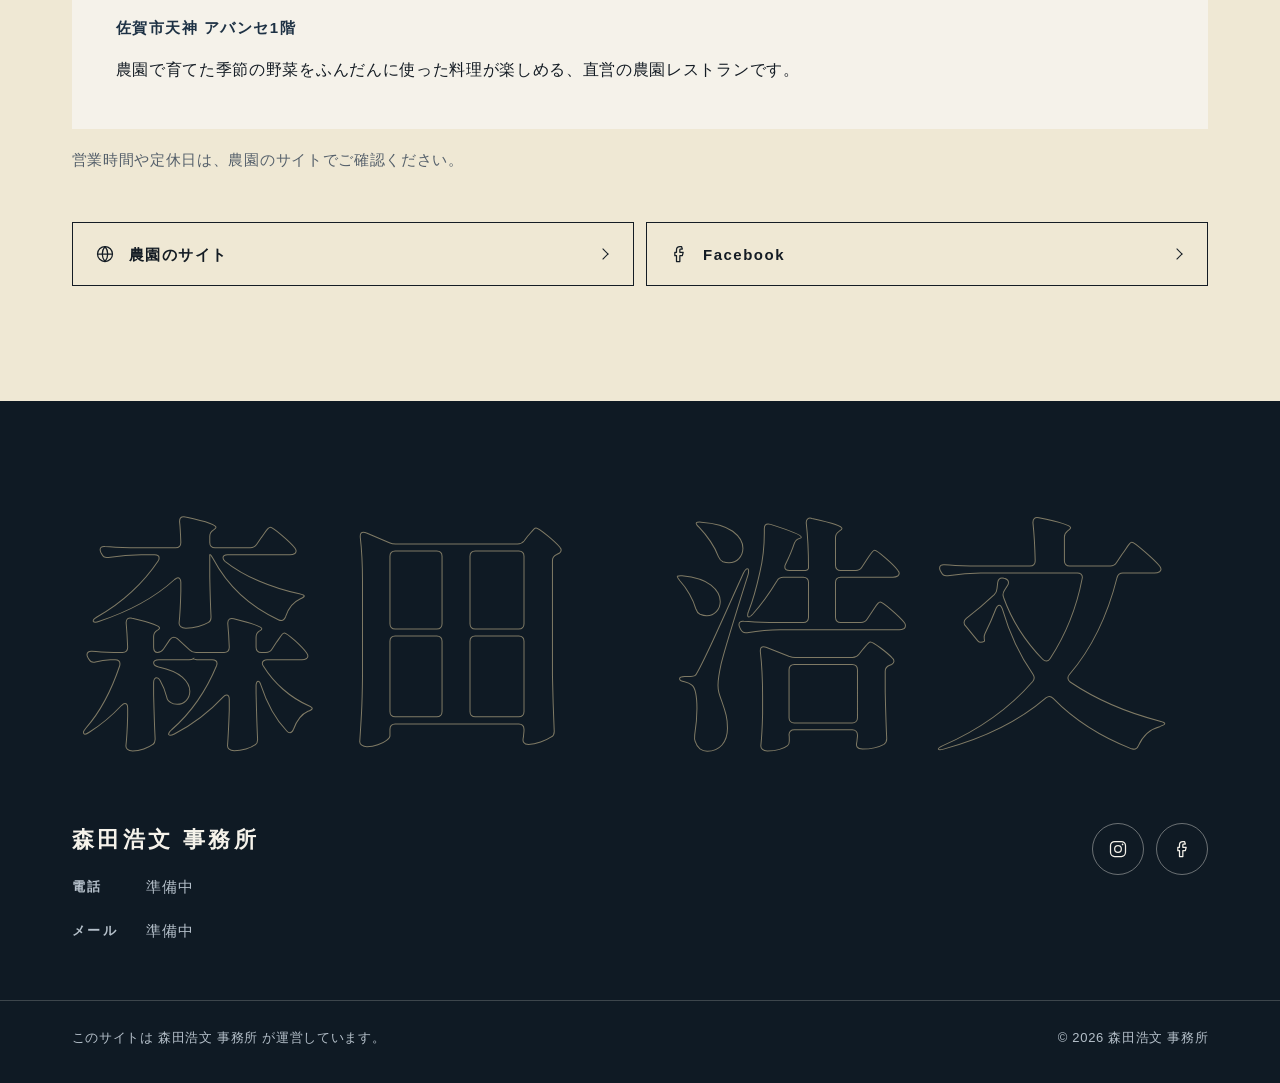
==== commit 79e83bc2: "構成・読みやすさ・伝わりやすさを全体に改善 - 並びを見直し：最初の画面 → ひと目でわかる目指すこと → ごあいさつ（なぜ、県政へ）→ 目指すこと → 数字 → プロフィール → これまで → 活動" ====
--- a/index.html
+++ b/index.html
@@ -3,12 +3,23 @@
 <head>
 <meta charset="utf-8">
 <meta name="viewport" content="width=device-width, initial-scale=1">
-<title>森田 浩文 | 活動報告・政策</title>
-<meta name="description" content="森田浩文のこれまでの活動と、目指すことをお伝えするサイトです。">
+<title>森田浩文（もりた ひろふみ）｜神埼・吉野ヶ里の声を、県政へ。</title>
+<meta name="description" content="森田浩文（もりた ひろふみ）の活動サイトです。前 吉野ヶ里町議会議員（3期12年）。神埼・吉野ヶ里の声を、県政へ。目指すこと、これまでの歩み、日々の活動報告をお伝えします。">
 <meta name="theme-color" content="#0F1A24">
+<link rel="icon" href="assets/img/favicon.svg" type="image/svg+xml">
+<link rel="apple-touch-icon" href="assets/img/apple-touch-icon.png">
+<!-- SNS で共有されたときの見え方（サイトの住所が変わったら、下の3か所の URL も直してください） -->
+<link rel="canonical" href="https://lc100068-cmd.github.io/moritasan-Saga-Prefectural-Assembly-election/">
 <meta property="og:type" content="website">
-<meta property="og:title" content="森田 浩文 | 活動報告・政策">
-<meta property="og:description" content="森田浩文のこれまでの活動と、目指すことをお伝えするサイトです。">
+<meta property="og:locale" content="ja_JP">
+<meta property="og:site_name" content="森田浩文 活動サイト">
+<meta property="og:title" content="森田浩文（もりた ひろふみ）｜神埼・吉野ヶ里の声を、県政へ。">
+<meta property="og:description" content="前 吉野ヶ里町議会議員（3期12年）。目指すこと、これまでの歩み、日々の活動報告をお伝えします。">
+<meta property="og:url" content="https://lc100068-cmd.github.io/moritasan-Saga-Prefectural-Assembly-election/">
+<meta property="og:image" content="https://lc100068-cmd.github.io/moritasan-Saga-Prefectural-Assembly-election/assets/img/ogp.jpg">
+<meta property="og:image:width" content="1200">
+<meta property="og:image:height" content="630">
+<meta name="twitter:card" content="summary_large_image">
 <link rel="preconnect" href="https://fonts.googleapis.com">
 <link rel="preconnect" href="https://fonts.gstatic.com" crossorigin>
 <link href="https://fonts.googleapis.com/css2?family=Cormorant+Garamond:wght@500&family=Shippori+Mincho+B1:wght@600;800&family=Zen+Kaku+Gothic+New:wght@500;700&display=swap" rel="stylesheet">
@@ -19,6 +30,8 @@
     var d = document.documentElement, intro = false;
     try { intro = !sessionStorage.getItem('intro') && !matchMedia('(prefers-reduced-motion: reduce)').matches; } catch (e) {}
     d.className = 'js' + (intro ? ' is-intro' : ' is-ready');
+    // 文字サイズ（前回えらんだ大きさを、表示の前に反映する）
+    try { if (localStorage.getItem('fs') === 'l') d.setAttribute('data-fs', 'l'); } catch (e) {}
   })();
 </script>
 </head>
@@ -41,13 +54,19 @@
     </button>
     <nav class="gnav" id="gnav" aria-label="ページ内メニュー">
       <a href="#greeting">ごあいさつ</a>
+      <a href="#vision">目指すこと</a>
       <a href="#profile">プロフィール</a>
-      <a href="#vision">目指すこと</a>
       <a href="#history">これまでの活動</a>
       <a href="#reports">活動報告</a>
       <!-- メルマガ：config.js の NEWSLETTER_ENABLED が true のときだけ表示されます -->
       <a href="#newsletter" data-newsletter hidden>メルマガ登録</a>
       <a href="#sns" class="nav-cta">SNSをフォロー</a>
+      <!-- 文字サイズの切り替え（えらんだ大きさは、この端末に保存されます） -->
+      <div class="fs-toggle" role="group" aria-label="文字サイズ">
+        <span class="fs-label" aria-hidden="true">文字サイズ</span>
+        <button type="button" data-fs="m" aria-pressed="true">標準</button>
+        <button type="button" data-fs="l" aria-pressed="false">大</button>
+      </div>
     </nav>
   </div>
 </header>
@@ -127,6 +146,7 @@
       </div>
       <div class="hero-main">
         <h1 class="hero-name" id="hero-name">森田 浩文</h1>
+        <p class="hero-title" data-bind="candidate_title"></p>
         <p class="hero-catch" id="hero-catch"></p>
         <div class="hero-actions">
           <a class="btn btn-primary" href="#vision"><span class="btn-label">目指すことを読む</span><span class="btn-arrow" aria-hidden="true"></span></a>
@@ -140,6 +160,17 @@
   <!-- 流れる文字の帯（飾り。内容はひと言・選挙区と同じ） -->
   <div class="marquee" id="marquee" aria-hidden="true"><div class="marquee-track" id="marquee-track"></div></div>
 
+  <!-- ひと目でわかる、目指すこと（「目指すこと」の見出しだけを並べた一覧。押すと、くわしい説明へ移動） -->
+  <section class="pillars" id="pillars" aria-labelledby="pillars-h" hidden>
+    <div class="wrap">
+      <header class="pillars-head" data-reveal>
+        <h2 id="pillars-h">ひと目でわかる、目指すこと</h2>
+        <a class="text-link" href="#vision">くわしく読む</a>
+      </header>
+      <ol class="pillars-list" id="pillars-list"></ol>
+    </div>
+  </section>
+
   <!-- ごあいさつ -->
   <section class="section greeting" id="greeting" aria-labelledby="greeting-h">
     <div class="wrap greeting-grid">
@@ -149,39 +180,81 @@
       </header>
       <div class="greeting-body" data-reveal>
         <p class="greeting-lead" data-bind="lead"></p>
-        <div class="prose" id="bio"></div>
+        <!-- なぜ、県政へ（data/site.json の message があるときだけ表示） -->
+        <div class="message" id="message" hidden>
+          <h3 id="message-title"></h3>
+          <div class="prose" id="message-body"></div>
+        </div>
         <p class="greeting-sign" data-bind="candidate_name" aria-hidden="true"></p>
       </div>
     </div>
   </section>
 
-  <!-- 数字で見る活動（data/site.json の highlights があるときだけ表示） -->
-  <section class="stats" id="stats" aria-label="数字で見る活動" hidden>
-    <div class="wrap"><ul class="stats-list" id="stats-list"></ul></div>
-  </section>
-
-  <!-- プロフィール -->
+  <!-- 目指すこと -->
+  <section class="section vision" id="vision" aria-labelledby="vision-h">
+    <div class="wrap">
+      <header class="vision-head" data-reveal>
+        <p class="sec-no" aria-hidden="true"></p>
+        <h2 id="vision-h" data-split>目指すこと</h2>
+      </header>
+      <ol class="policies" id="policies"></ol>
+    </div>
+  </section>
+
+  <!-- 数字で見る、これまで（data/site.json の highlights があるときだけ表示） -->
+  <section class="stats" id="stats" aria-labelledby="stats-h" hidden>
+    <div class="wrap">
+      <h2 class="stats-h" id="stats-h" data-reveal>数字で見る、これまで。</h2>
+      <ul class="stats-list" id="stats-list"></ul>
+    </div>
+  </section>
+
+  <!-- プロフィール（自己紹介の文章と、項目の表） -->
   <section class="section profile" id="profile" aria-labelledby="profile-h">
     <div class="wrap profile-grid">
       <header class="profile-head" data-reveal>
+        <p class="sec-no" aria-hidden="true"></p>
         <h2 id="profile-h" data-split>プロフィール</h2>
         <p class="profile-name">
           <span data-bind="candidate_name">森田 浩文</span>
           <small data-bind="candidate_kana"></small>
         </p>
-      </header>
-      <dl class="facts" id="facts" data-reveal></dl>
-    </div>
-  </section>
-
-  <!-- 目指すこと -->
-  <section class="section vision" id="vision" aria-labelledby="vision-h">
-    <div class="wrap">
-      <header class="vision-head" data-reveal>
-        <p class="sec-no" aria-hidden="true"></p>
-        <h2 id="vision-h" data-split>目指すこと</h2>
-      </header>
-      <ol class="policies" id="policies"></ol>
+        <p class="profile-title" data-bind="candidate_title"></p>
+      </header>
+      <div class="profile-body">
+        <div class="prose" id="bio" data-reveal></div>
+        <dl class="facts" id="facts" data-reveal></dl>
+      </div>
+    </div>
+  </section>
+
+  <!-- これまでの活動 -->
+  <section class="section history" id="history" aria-labelledby="history-h">
+    <div class="wrap history-grid">
+      <header class="history-head" data-reveal>
+        <p class="sec-no" aria-hidden="true"></p>
+        <h2 id="history-h" data-split>これまでの活動</h2>
+      </header>
+      <div class="history-body">
+        <ol class="timeline" id="timeline"></ol>
+        <p class="section-next" data-reveal><a class="text-link" href="#reports">活動報告を見る</a></p>
+      </div>
+    </div>
+  </section>
+
+  <!-- 活動報告 -->
+  <section class="section reports" id="reports" aria-labelledby="reports-h">
+    <div class="wrap">
+      <header class="reports-head" data-reveal>
+        <div><p class="sec-no" aria-hidden="true"></p>
+        <h2 id="reports-h" data-split>活動報告</h2></div>
+        <p>日々の活動を、新しい順にお伝えします。</p>
+      </header>
+      <div class="posts" id="posts"></div>
+      <div class="reports-foot">
+        <button class="btn btn-line" type="button" id="more-posts" hidden>もっと見る</button>
+        <a class="text-link" href="#sns">SNSをフォローする</a>
+      </div>
     </div>
   </section>
 
@@ -198,45 +271,26 @@
     </div>
   </section>
 
-  <!-- これまでの活動 -->
-  <section class="section history" id="history" aria-labelledby="history-h">
-    <div class="wrap history-grid">
-      <header class="history-head" data-reveal>
-        <p class="sec-no" aria-hidden="true"></p>
-        <h2 id="history-h" data-split>これまでの活動</h2>
-      </header>
-      <div class="history-body">
-        <ol class="timeline" id="timeline"></ol>
-        <p class="section-next" data-reveal><a class="text-link" href="#reports">活動報告を見る</a></p>
-      </div>
-    </div>
-  </section>
-
-  <!-- 活動報告 -->
-  <section class="section reports" id="reports" aria-labelledby="reports-h">
-    <div class="wrap">
-      <header class="reports-head" data-reveal>
-        <div><p class="sec-no" aria-hidden="true"></p>
-        <h2 id="reports-h" data-split>活動報告</h2></div>
-        <p>日々の活動を、新しい順にお伝えします。</p>
-      </header>
-      <div class="posts" id="posts"></div>
-      <div class="reports-foot">
-        <button class="btn btn-line" type="button" id="more-posts" hidden>もっと見る</button>
-        <a class="text-link" href="#sns">SNSをフォローする</a>
-      </div>
-    </div>
-  </section>
-
-  <!-- SNS -->
+  <!-- SNS（フォローと、ページの共有） -->
   <section class="section sns" id="sns" aria-labelledby="sns-h">
     <div class="wrap sns-grid">
       <header class="sns-head" data-reveal>
-        <h2 id="sns-h"><span>SNSでも</span><span>発信しています</span></h2>
+        <h2 id="sns-h"><span>日々の活動を、</span><span>SNSで。</span></h2>
+        <p class="sns-lead">活動の様子や考えを、SNSで発信しています。フォローしていただくと、最新の投稿が届きます。</p>
       </header>
       <div class="sns-body" data-reveal>
         <ul class="sns-links" id="sns-links"></ul>
         <p class="sns-note" id="sns-note" hidden></p>
+        <div class="share">
+          <p class="share-label" id="share-label">このページを共有する</p>
+          <ul class="share-list" aria-labelledby="share-label">
+            <li><a id="share-line" target="_blank" rel="noopener" aria-label="LINE で共有する（新しいタブで開きます）"><span aria-hidden="true">LINE</span></a></li>
+            <li><a id="share-x" target="_blank" rel="noopener" aria-label="X で共有する（新しいタブで開きます）"><span aria-hidden="true">X</span></a></li>
+            <li><a id="share-fb" target="_blank" rel="noopener" aria-label="Facebook で共有する（新しいタブで開きます）"><span aria-hidden="true">Facebook</span></a></li>
+            <li><button type="button" id="share-copy">リンクをコピー</button></li>
+          </ul>
+          <p class="share-status" id="share-status" role="status" aria-live="polite"></p>
+        </div>
       </div>
     </div>
     <div class="wrap"><div class="ig-grid" id="ig-grid" hidden></div></div>
--- a/assets/css/style.css
+++ b/assets/css/style.css
@@ -30,10 +30,10 @@
   --num: "Cormorant Garamond", "Shippori Mincho B1", "Hiragino Mincho ProN", serif;
 
   /* 文字サイズの尺度 */
-  --t-xs: .75rem;
-  --t-sm: .875rem;
-  --t-base: 1rem;
-  --t-md: 1.125rem;
+  --t-xs: .8125rem;     /* 13 */
+  --t-sm: .9375rem;     /* 15 */
+  --t-base: 1.0625rem;  /* 17（本文） */
+  --t-md: 1.1875rem;    /* 19 */
   --t-lg: clamp(1.25rem, 1.05rem + .9vw, 1.625rem);
   --t-xl: clamp(1.625rem, 1.3rem + 1.5vw, 2.375rem);
   --t-2xl: clamp(2.5rem, 1.4rem + 5vw, 5.5rem);        /* セクションの見出し 40–88 */
@@ -58,6 +58,8 @@
  * 2. 土台
  * ============================================================ */
 *, *::before, *::after { box-sizing: border-box; }
+/* 文字サイズ「大」（ヘッダーの切り替えで選ぶ）。rem で決めた文字が、まとめて大きくなる */
+html[data-fs="l"] { font-size: 118.75%; }
 html { scroll-behavior: smooth; scroll-padding-top: calc(var(--header-h) + 8px); -webkit-text-size-adjust: 100%; background: var(--night); }
 body {
   margin: 0; background: var(--paper); color: var(--ink);
@@ -75,13 +77,13 @@
   font-family: var(--mincho); font-weight: 600; line-height: 1.5; letter-spacing: .08em;
   font-feature-settings: "palt"; text-wrap: balance;
 }
-@supports (word-break: auto-phrase) { h3, .post-title { word-break: auto-phrase; } }
+@supports (word-break: auto-phrase) { h3, .post-title, .pillar-title, .summary { word-break: auto-phrase; } }
 [hidden] { display: none !important; }
 .sr-only { position: absolute; width: 1px; height: 1px; margin: -1px; padding: 0; overflow: hidden; clip: rect(0 0 0 0); white-space: nowrap; border: 0; }
 
 :focus-visible { outline: 2px solid var(--ink); outline-offset: 3px; }
 .hero :focus-visible, .vision :focus-visible, .stats :focus-visible, .site-footer :focus-visible,
-.site-header:not(.is-solid) :focus-visible, .gnav.open :focus-visible { outline-color: var(--on-dark); }
+.site-header:not(.is-solid) :focus-visible, .gnav.open :focus-visible, .sns :focus-visible { outline-color: var(--on-dark); }
 ::selection { background: var(--straw); color: var(--ink); }
 
 .wrap { width: 100%; max-width: calc(1200px + var(--gutter) * 2); margin-inline: auto; padding-inline: var(--gutter); }
@@ -174,7 +176,7 @@
 .site-header.is-solid { background: rgba(245, 242, 234, .96); color: var(--ink); box-shadow: 0 1px 0 var(--line); }
 .header-inner { display: flex; align-items: center; height: 100%; padding-inline: var(--gutter); }
 .brand {
-  display: inline-flex; align-items: center; min-height: 44px; margin-right: auto;
+  position: relative; z-index: 2; display: inline-flex; align-items: center; min-height: 44px; margin-right: auto;
   font-family: var(--mincho); font-weight: 800; font-size: 1.1875rem; letter-spacing: .18em;
   color: inherit; text-decoration: none; white-space: nowrap;
   opacity: 0; transform: translateY(-6px); transition: opacity .5s var(--ease), transform .5s var(--ease);
@@ -215,7 +217,18 @@
 .menu-open, .menu-open body { overflow: hidden; }
 .menu-open .site-header { color: var(--on-dark); background: transparent; box-shadow: none; }
 
-@media (min-width: 960px) {
+/* 文字サイズの切り替え（スマホはメニューの中、PC はヘッダーの右端） */
+.fs-toggle { display: flex; align-items: center; gap: 8px; margin-top: var(--s6); }
+.fs-label { margin-right: 6px; font-size: 13px; font-weight: 700; letter-spacing: .2em; color: var(--on-dark-soft); }
+.fs-toggle button {
+  min-width: 56px; min-height: 48px; padding: 0 14px; border: 1px solid rgba(245, 242, 234, .5); border-radius: 0;
+  background: none; color: inherit; font: inherit; font-weight: 700; font-size: 14px; letter-spacing: .1em; cursor: pointer;
+  transition: background-color .3s var(--ease), color .3s var(--ease);
+}
+.fs-toggle button + button { margin-left: -9px; }
+.fs-toggle button[aria-pressed="true"] { background: var(--on-dark); color: var(--night); }
+
+@media (min-width: 1080px) {
   :root { --header-h: 72px; }
   .menu-btn { display: none; }
   .gnav {
@@ -224,14 +237,24 @@
   }
   .gnav a {
     position: relative; min-height: 44px; border: 0; opacity: 1; transform: none; transition: none;
-    font-family: var(--gothic); font-weight: 500; font-size: .84375rem; letter-spacing: .1em;
+    font-family: var(--gothic); font-weight: 500; font-size: 14px; letter-spacing: .1em;
   }
   .gnav a::after { position: absolute; left: 0; right: 0; bottom: 8px; width: auto; height: 1px; margin: 0; border: 0; background: currentColor; opacity: 1; transform: scaleX(0); transform-origin: right; transition: transform .45s var(--ease-out); }
   .gnav a:hover::after { transform: scaleX(1); transform-origin: left; }
-  .gnav .nav-cta { margin: 0 0 0 4px; min-height: 44px; padding: 0 22px 1px; gap: 0; font-size: .8125rem; border-color: currentColor; transition: background-color .3s var(--ease), color .3s var(--ease); }
+  .gnav .nav-cta { margin: 0 0 0 4px; min-height: 44px; padding: 0 20px 1px; gap: 0; font-size: 13.5px; border-color: currentColor; transition: background-color .3s var(--ease), color .3s var(--ease); }
   .gnav .nav-cta::after { display: none; }
   .gnav .nav-cta:hover { background: var(--on-dark); color: var(--night); }
   .is-solid .gnav .nav-cta:hover { background: var(--ink); color: var(--paper); }
+  .fs-toggle { position: relative; margin: 0 -8px 0 -10px; padding-left: 16px; gap: 0; }
+  .fs-toggle::before { content: ""; position: absolute; left: 0; top: 50%; width: 1px; height: 18px; margin-top: -9px; background: currentColor; opacity: .35; }
+  .fs-label { display: none; }
+  .fs-toggle button, .fs-toggle button[aria-pressed="true"] {
+    position: relative; min-width: 44px; min-height: 44px; padding: 0 8px; border: 0; background: none; color: inherit; font-size: 13px; font-weight: 500; opacity: .74;
+  }
+  .fs-toggle button + button { margin-left: 0; }
+  .fs-toggle button[aria-pressed="true"] { font-weight: 700; opacity: 1; }
+  .fs-toggle button[aria-pressed="true"]::after { content: ""; position: absolute; left: 8px; right: 8px; bottom: 9px; height: 1px; background: currentColor; }
+  .fs-toggle button:hover { opacity: 1; }
   .menu-open, .menu-open body { overflow: visible; }
 }
 
@@ -241,12 +264,12 @@
  *    写真があるとき：スマホは上、PC は右に大きく。ないとき：縦書きのひと言。
  * ============================================================ */
 .hero {
-  --hero-text-h: 330px;
+  --hero-text-h: 22.5rem;
   --hero-visual-h: max(280px, calc(100svh - var(--hero-text-h)));
   position: relative; display: flex; flex-direction: column; min-height: 100svh;
   background: var(--night) radial-gradient(120% 80% at 80% 0%, #1E3447 0%, var(--night) 62%); color: var(--on-dark); overflow: hidden;
 }
-.hero.has-photo { --hero-text-h: 356px; }
+.hero.has-photo { --hero-text-h: 24.5rem; }
 
 .hero-visual { position: relative; flex: none; height: var(--hero-visual-h); }
 .hero-photo {
@@ -259,8 +282,8 @@
 .is-ready .hero.has-photo .hero-visual { clip-path: inset(0); }
 /* 写真の下端を、夜の藍に溶かす */
 .hero.has-photo .hero-visual::after {
-  content: ""; position: absolute; inset: auto 0 -1px 0; height: 46%;
-  background: linear-gradient(to bottom, rgba(15, 26, 36, 0), rgba(15, 26, 36, .78) 62%, var(--night)); pointer-events: none;
+  content: ""; position: absolute; inset: auto 0 -1px 0; height: 58%;
+  background: linear-gradient(to bottom, rgba(15, 26, 36, 0), rgba(15, 26, 36, .84) 54%, var(--night) 86%); pointer-events: none;
 }
 .hero.has-photo .hero-visual::before { content: ""; position: absolute; z-index: 1; inset: 0 0 auto 0; height: 110px; background: linear-gradient(to bottom, rgba(15, 26, 36, .6), rgba(15, 26, 36, 0)); pointer-events: none; }
 
@@ -268,7 +291,7 @@
 .hero-scene { position: absolute; z-index: 1; left: 0; right: 0; top: calc(var(--hero-visual-h) - 32vw); height: 32vw; max-height: 240px; pointer-events: none; overflow: hidden; }
 /* スマホ：写真に重なるので、朝日と星は出さず、遠くの山は線だけにする */
 .sc-sun, .sc-stars, .sc-fill-far { display: none; }
-.hero-scene svg { position: absolute; inset: 0; width: 100%; height: 100%; overflow: visible; fill: none; stroke: var(--straw); stroke-width: 1.5; stroke-linecap: round; stroke-linejoin: round; vector-effect: non-scaling-stroke; }
+.hero-scene svg { position: absolute; left: 0; bottom: 0; width: 100%; height: 100%; overflow: visible; fill: none; stroke: var(--straw); stroke-width: 1.5; stroke-linecap: round; stroke-linejoin: round; vector-effect: non-scaling-stroke; }
 .hero-scene svg * { vector-effect: non-scaling-stroke; }
 .sc-fill { fill: #0F1A24; stroke: none; }
 .sc-fill-far { fill: #14222F; }
@@ -317,7 +340,7 @@
 .hero.has-photo .hero-vcatch { display: none; }
 
 .hero-text { z-index: 2; flex: 1 0 auto; display: flex; flex-direction: column; padding: 14px var(--gutter) 44px; }
-.hero-eyebrow { display: flex; flex-direction: column; gap: 1px; font-size: .75rem; font-weight: 500; line-height: 1.7; letter-spacing: .16em; color: var(--straw); }
+.hero-eyebrow { display: flex; flex-direction: column; gap: 1px; font-size: .8125rem; font-weight: 500; line-height: 1.7; letter-spacing: .16em; color: var(--straw); }
 .hero-eyebrow span:first-child { font-weight: 700; }
 .hero-main { margin-top: 16px; }
 .hero-name {
@@ -333,12 +356,16 @@
 .np-kanji .ch > span { display: inline-block; transform: translateY(110%); }
 .is-ready .np-kanji .ch > span { animation: rise 1.3s var(--ease-out) both; animation-delay: calc(var(--i) * 110ms + .15s); }
 @keyframes rise { from { transform: translateY(110%); } to { transform: none; } }
-.js .hero-eyebrow, .js .np-kana, .js .hero-catch, .js .hero-actions, .js .hero-scroll { opacity: 0; transform: translateY(14px); }
-.is-ready .hero-eyebrow, .is-ready .np-kana, .is-ready .hero-catch, .is-ready .hero-actions, .is-ready .hero-scroll { opacity: 1; transform: none; transition: opacity 1s var(--ease-out), transform 1.1s var(--ease-out); }
+.js .hero-eyebrow, .js .np-kana, .js .hero-title, .js .hero-catch, .js .hero-actions, .js .hero-scroll { opacity: 0; transform: translateY(14px); }
+.is-ready .hero-eyebrow, .is-ready .np-kana, .is-ready .hero-title, .is-ready .hero-catch, .is-ready .hero-actions, .is-ready .hero-scroll { opacity: 1; transform: none; transition: opacity 1s var(--ease-out), transform 1.1s var(--ease-out); }
 .is-ready .hero-eyebrow { transition-delay: .2s; } .is-ready .np-kana { transition-delay: .75s; }
-.is-ready .hero-catch { transition-delay: .9s; } .is-ready .hero-actions { transition-delay: 1.05s; } .is-ready .hero-scroll { transition-delay: 1.5s; }
-
-.hero-catch { margin-top: 14px; font-family: var(--mincho); font-weight: 600; font-size: 1.1875rem; line-height: 1.75; letter-spacing: .1em; color: var(--straw); }
+.is-ready .hero-title { transition-delay: .85s; } .is-ready .hero-catch { transition-delay: .95s; } .is-ready .hero-actions { transition-delay: 1.05s; } .is-ready .hero-scroll { transition-delay: 1.5s; }
+
+/* 肩書き（名前のすぐ下） */
+.hero-title { display: flex; align-items: center; gap: 12px; margin-top: 12px; font-size: .875rem; font-weight: 500; line-height: 1.6; letter-spacing: .1em; color: var(--on-dark-soft); }
+.hero-title::before { content: ""; flex: none; width: 22px; height: 1px; background: var(--straw); }
+.hero-title-text span { display: inline-block; }
+.hero-catch { margin-top: 12px; font-family: var(--mincho); font-weight: 600; font-size: 1.1875rem; line-height: 1.75; letter-spacing: .1em; color: var(--straw); }
 .hero-catch span { display: inline-block; }
 .hero:not(.has-photo) .hero-catch { display: none; }
 .hero-actions { display: flex; flex-wrap: wrap; align-items: center; gap: 12px 28px; margin-top: 24px; }
@@ -358,15 +385,19 @@
   }
   /* PC：名前の上の空いた空間を、風景で満たす（左端は画面の端まで） */
   .sc-sun, .sc-stars, .sc-fill-far { display: inline; }
-  .hero-scene { position: relative; top: auto; max-height: none; overflow: visible; left: auto; right: auto; height: auto; flex: 1 1 0; min-height: 140px; margin: 20px -24px 30px calc(var(--gutter) * -1);
-    -webkit-mask-image: linear-gradient(to right, #000 72%, transparent); mask-image: linear-gradient(to right, #000 72%, transparent); }
+  .hero-scene { position: relative; top: auto; max-height: none; overflow: visible; left: auto; right: auto; height: auto; flex: 1 1 0; min-height: 120px; margin: 12px -24px 30px calc(var(--gutter) * -1);
+  }
+  /* 風景は横幅に合わせた大きさにして、下端をそろえる（上は空なので、はみ出してよい）。右端は写真へ溶かす */
+  .hero-scene svg { height: auto; aspect-ratio: 1200 / 320; max-height: calc(100% + 28px); -webkit-mask-image: linear-gradient(to right, #000 72%, transparent); mask-image: linear-gradient(to right, #000 72%, transparent); }
   .hero-vcatch { top: calc(var(--header-h) + 36px); font-size: min(clamp(2rem, 3.4vw, 3.25rem), calc((min(100svh, 1000px) * .6 - var(--header-h)) / (var(--n, 12) * 1.22))); }
   .hero-text { position: absolute; inset: 0 auto 0 0; width: 62%; padding: calc(var(--header-h) + 40px) 24px clamp(64px, 12vh, 112px) var(--gutter); }
-  .hero-eyebrow { font-size: .8125rem; }
+  .hero-eyebrow { font-size: .875rem; }
   .hero-main { margin-top: 0; }
+  .hero-title { margin-top: 22px; font-size: 1rem; gap: 16px; }
+  .hero-title::before { width: 36px; }
   .hero-name { font-size: clamp(4.5rem, 10.2vw, 10.5rem); line-height: 1.04; }
   .np-kana { font-size: .875rem; margin-bottom: 12px; letter-spacing: .6em; }
-  .hero-catch { margin-top: 30px; font-size: clamp(1.25rem, 1.9vw, 1.75rem); }
+  .hero-catch { margin-top: 20px; font-size: clamp(1.25rem, 1.9vw, 1.75rem); }
   .hero-actions { margin-top: 40px; }
   /* スクロールを促す細い線 */
   .hero-scroll { position: absolute; z-index: 2; right: var(--gutter); bottom: 0; display: flex; flex-direction: column; align-items: center; gap: 14px; font-family: var(--num); font-size: .75rem; letter-spacing: .34em; color: var(--on-dark); }
@@ -387,16 +418,56 @@
 @supports not (-webkit-text-stroke: 1px #000) { .marquee-item:nth-child(even) { color: var(--straw); } }
 
 /* ============================================================
+ * 7-2. ひと目でわかる、目指すこと ― わら色の帯に、見出しだけを並べる
+ * ============================================================ */
+.pillars { background: var(--straw); color: var(--ink); padding-block: clamp(40px, 6vw, 76px); }
+.pillars-head { display: flex; flex-wrap: wrap; align-items: baseline; justify-content: space-between; gap: 4px var(--s5); }
+.pillars-head h2 { font-size: var(--t-lg); letter-spacing: .12em; line-height: 1.5; }
+.pillars-list { margin-top: var(--s4); border-top: 1px solid var(--ink); }
+.pillars-list a {
+  display: grid; grid-template-columns: 2.6rem auto minmax(0, 1fr) auto; align-items: center; column-gap: 12px;
+  min-height: 72px; padding: 10px 4px 10px 0; border-bottom: 1px solid rgba(20, 28, 36, .3); color: var(--ink); text-decoration: none;
+}
+.pillar-no { font-family: var(--num); font-weight: 500; font-size: 1.875rem; line-height: 1; font-variant-numeric: lining-nums; }
+.pillar-icon { display: flex; }
+.pillar-icon svg { width: 30px; height: 30px; }
+.pillar-title { font-family: var(--mincho); font-weight: 800; font-size: 1.1875rem; line-height: 1.5; letter-spacing: .06em; font-feature-settings: "palt"; text-wrap: balance; }
+.pillar-arrow { width: 9px; height: 9px; margin: 0 6px 4px; border-right: 1.5px solid var(--ink); border-bottom: 1.5px solid var(--ink); transform: rotate(45deg); transition: transform .3s var(--ease); }
+.pillars-list a:hover .pillar-arrow { transform: translateY(4px) rotate(45deg); }
+
+@media (min-width: 900px) {
+  .pillars-list { display: grid; grid-template-columns: repeat(auto-fit, minmax(210px, 1fr)); column-gap: var(--s5); margin-top: var(--s5); border-top: 0; }
+  .pillars-list a {
+    position: relative; height: 100%; grid-template-columns: minmax(0, 1fr) auto; grid-template-rows: auto 1fr auto; row-gap: 18px; align-items: start;
+    min-height: 0; padding: 20px 0 6px; border-top: 1px solid var(--ink); border-bottom: 0;
+  }
+  .pillar-no { font-size: 3rem; }
+  .pillar-icon { justify-self: end; }
+  .pillar-icon svg { width: 40px; height: 40px; }
+  .pillar-title { grid-column: 1 / -1; font-size: clamp(1.25rem, 1.75vw, 1.5rem); line-height: 1.55; }
+  .pillar-arrow { grid-column: 2; grid-row: 3; justify-self: end; align-self: end; margin: 0 8px 12px 0; }
+  .pillar-title { grid-column: 1 / -1; grid-row: 2; }
+  .pillars-list a { grid-template-rows: auto 1fr 14px; row-gap: 16px; }
+  /* ホバー：上の線が太くなり、見出しに下線が入る */
+  .pillars-list a::before { content: ""; position: absolute; left: 0; right: 0; top: -1px; height: 3px; background: var(--ink); transform: scaleX(0); transform-origin: left; transition: transform .5s var(--ease-out); }
+  .pillars-list a:hover::before { transform: scaleX(1); }
+}
+
+/* ============================================================
  * 8. ごあいさつ ― リード文が、読み進むにつれて濃くなる
  * ============================================================ */
 .greeting-head h2 { font-size: var(--t-2xl); letter-spacing: .12em; line-height: 1.25; }
 .greeting-body { margin-top: var(--s7); }
 .greeting-lead { font-family: var(--mincho); font-weight: 600; font-size: clamp(1.375rem, 1rem + 1.9vw, 2.25rem); line-height: 1.95; letter-spacing: .08em; color: var(--ink); }
-.greeting-lead .ch { opacity: .16; transition: opacity .5s var(--ease); }
+.greeting-lead .ch { opacity: .22; transition: opacity .5s var(--ease); }
 .greeting-lead .ch.on { opacity: 1; }
 .prose { margin-top: var(--s7); max-width: 40em; }
 .prose p + p { margin-top: 1.5em; }
 .prose a { text-underline-offset: 4px; }
+/* なぜ、県政へ */
+.message { margin-top: var(--s7); padding-top: var(--s6); border-top: 1px solid var(--line-strong); max-width: 45rem; }
+.message h3 { font-size: var(--t-xl); line-height: 1.5; letter-spacing: .14em; }
+.message .prose { margin-top: var(--s5); }
 .greeting-sign { margin-top: var(--s7); font-family: var(--mincho); font-weight: 600; font-size: var(--t-lg); letter-spacing: .3em; text-align: right; max-width: 40rem; }
 
 @media (min-width: 900px) {
@@ -404,13 +475,15 @@
   .greeting-head { position: sticky; top: calc(var(--header-h) + var(--s7)); }
   .greeting-head h2 { font-size: clamp(2.5rem, 4.6vw, 4.25rem); }
   .greeting-body { margin-top: 44px; }
-  .prose, .facts dd { font-size: 1.0625rem; }
+  .prose, .facts dd { font-size: 1.125rem; }
 }
 
 /* ============================================================
  * 9. 数字で見る活動 ― 藍の帯に、数字が数え上がる
  * ============================================================ */
 .stats { background: var(--indigo); color: var(--on-dark); padding-block: clamp(56px, 8vw, 104px); }
+.stats-h { display: flex; align-items: center; gap: 18px; margin-bottom: var(--s6); font-size: var(--t-lg); line-height: 1.5; letter-spacing: .14em; }
+.stats-h::after { content: ""; flex: 1; height: 1px; background: var(--line-on-dark); }
 .stats-list { display: grid; grid-template-columns: repeat(2, minmax(0, 1fr)); gap: 40px var(--s5); }
 .stats-list li { border-top: 1px solid var(--line-on-dark); padding-top: var(--s4); }
 .stat-figure { display: flex; align-items: baseline; gap: 6px; line-height: 1; color: var(--on-dark); }
@@ -423,10 +496,13 @@
  * 10. プロフィール
  * ============================================================ */
 .profile { background: var(--paper-tint); }
-.profile-head { display: flex; align-items: baseline; justify-content: space-between; gap: var(--s4) var(--s6); flex-wrap: wrap; padding-bottom: var(--s5); border-bottom: 1px solid var(--line-strong); }
-.profile-head h2 { font-size: var(--t-xl); letter-spacing: .14em; }
-.profile-name { font-family: var(--mincho); font-weight: 600; font-size: var(--t-md); letter-spacing: .2em; line-height: 1.6; }
-.profile-name small { font-family: var(--gothic); font-weight: 500; font-size: var(--t-xs); letter-spacing: .3em; color: var(--ink-soft); margin-left: 1em; }
+.profile-head h2 { font-size: var(--t-2xl); letter-spacing: .12em; line-height: 1.25; }
+.profile-name { margin-top: var(--s5); font-family: var(--mincho); font-weight: 600; font-size: var(--t-lg); letter-spacing: .2em; line-height: 1.6; }
+.profile-name small { display: block; font-family: var(--gothic); font-weight: 500; font-size: var(--t-xs); letter-spacing: .34em; color: var(--ink-soft); }
+.profile-title { margin-top: 6px; font-size: var(--t-sm); line-height: 1.7; color: var(--ink-soft); }
+.profile-body { margin-top: var(--s7); }
+.profile .prose { margin-top: 0; }
+.facts { margin-top: var(--s7); border-top: 1px solid var(--line-strong); }
 .facts > div { display: grid; grid-template-columns: 1fr; gap: 2px; padding: var(--s5) 0; border-bottom: 1px solid var(--line); }
 .facts dt { font-weight: 700; font-size: var(--t-sm); letter-spacing: .3em; color: var(--indigo); }
 .facts dd span { display: block; }
@@ -435,7 +511,12 @@
   .facts > div { grid-template-columns: 9em minmax(0, 1fr); gap: var(--s6); padding: 26px 0; }
   .facts dt { padding-top: .2em; }
 }
-@media (min-width: 900px) { .profile-grid { max-width: calc(920px + var(--gutter) * 2); } }
+@media (min-width: 900px) {
+  .profile-grid { display: grid; grid-template-columns: minmax(0, 4fr) minmax(0, 8fr); column-gap: var(--s7); align-items: start; }
+  .profile-head { position: sticky; top: calc(var(--header-h) + var(--s7)); }
+  .profile-head h2 { font-size: clamp(2.25rem, 3.9vw, 3.5rem); }
+  .profile-body { margin-top: 44px; }
+}
 
 /* ============================================================
  * 10-2. 農園とお店 ― わら色の淡い面
@@ -459,10 +540,10 @@
 .shop-no { font-size: var(--t-xs); font-weight: 700; letter-spacing: .3em; color: var(--ink-soft); }
 .farm-shops h3 { margin-top: var(--s3); font-size: var(--t-lg); line-height: 1.6; letter-spacing: .06em; }
 .shop-place { margin-top: var(--s2); font-weight: 700; font-size: var(--t-sm); letter-spacing: .1em; color: var(--indigo); }
-.shop-desc { margin-top: var(--s3); font-size: .9375rem; }
+.shop-desc { margin-top: var(--s3); font-size: 1rem; }
 .farm-note { margin-top: var(--s4); font-size: var(--t-sm); color: var(--ink-soft); }
 .farm-links { display: grid; grid-template-columns: repeat(auto-fit, minmax(200px, 1fr)); gap: var(--s3); margin-top: var(--s7); }
-.farm-links a, .sns-links a {
+.farm-links a {
   position: relative; isolation: isolate; overflow: hidden; display: flex; align-items: center; gap: 14px; min-height: 64px; padding: 0 22px;
   border: 1px solid var(--ink); color: var(--ink); text-decoration: none; font-weight: 700; font-size: .9375rem; letter-spacing: .1em; transition: color .4s var(--ease);
 }
@@ -475,6 +556,7 @@
   .farm-grid { display: grid; grid-template-columns: minmax(0, 5fr) minmax(0, 7fr); column-gap: var(--s7); align-items: start; }
   .farm-body { margin-top: 0; padding-top: 30px; }
   .farm-shops { grid-template-columns: repeat(2, minmax(0, 1fr)); gap: var(--s5); }
+  .farm-shops li:only-child { grid-column: 1 / -1; }
 }
 
 /* ============================================================
@@ -503,26 +585,32 @@
 .policy::before { content: ""; position: absolute; left: 0; right: 0; top: 0; height: 1px; background: var(--line-on-dark); transform: scaleX(0); transform-origin: left; transition: transform 1.4s var(--ease-out); }
 .policy.is-in::before { transform: scaleX(1); }
 .policy:last-child { border-bottom: 1px solid var(--line-on-dark); }
+.policy { scroll-margin-top: calc(var(--header-h) + 12px); }
+.policy-mark { display: flex; align-items: center; justify-content: space-between; gap: var(--s4); }
 .policy-num { font-size: 4rem; line-height: 1; color: var(--straw); }
+.policy-icon { display: flex; color: var(--straw); }
+.policy-icon svg { width: 46px; height: 46px; }
 .policy h3 { margin-top: var(--s4); font-size: var(--t-xl); line-height: 1.5; letter-spacing: .08em; }
 .policy-text { margin-top: var(--s3); }
 .policy .summary { font-family: var(--mincho); font-weight: 600; font-size: var(--t-md); line-height: 1.9; letter-spacing: .06em; color: var(--on-dark); }
-.policy .detail { margin-top: var(--s3); font-size: .9375rem; color: var(--on-dark-soft); white-space: pre-line; }
+.policy .detail { margin-top: var(--s3); font-size: 1rem; color: var(--on-dark-soft); white-space: pre-line; }
 
 @media (min-width: 900px) {
   .policies { margin-top: var(--s8); }
   .policy { grid-template-columns: minmax(0, 2fr) minmax(0, 5fr) minmax(0, 5fr); column-gap: var(--s6); align-items: start; padding: 56px 0 60px; transition: padding .6s var(--ease-out); }
-  .policy-num { font-size: clamp(5rem, 8vw, 7.5rem); line-height: .85; transition: transform .7s var(--ease-out); }
+  .policy-mark { flex-direction: column; align-items: flex-start; justify-content: flex-start; gap: 26px; transition: transform .7s var(--ease-out); }
+  .policy-num { font-size: clamp(5rem, 8vw, 7.5rem); line-height: .85; }
+  .policy-icon svg { width: 52px; height: 52px; }
   .policy h3 { margin-top: 6px; font-size: clamp(1.75rem, 2.6vw, 2.5rem); transition: transform .7s var(--ease-out); }
   .policy-text { margin-top: 12px; }
   /* ホバー：わら色の面が左からすっと入り、文字が墨になる */
   .policy::after { content: ""; position: absolute; inset: 0 calc(var(--gutter) * -1); z-index: -1; background: var(--straw); transform: scaleX(0); transform-origin: right; transition: transform .7s var(--ease-out); }
   @media (hover: hover) {
     .policy:hover::after { transform: scaleX(1); transform-origin: left; }
-    .policy:hover, .policy:hover .policy-num, .policy:hover .summary, .policy:hover .detail { color: var(--ink); }
-    .policy:hover .policy-num, .policy:hover h3 { transform: translateX(16px); }
+    .policy:hover, .policy:hover .policy-num, .policy:hover .policy-icon, .policy:hover .summary, .policy:hover .detail { color: var(--ink); }
+    .policy:hover .policy-mark, .policy:hover h3 { transform: translateX(16px); }
   }
-  .policy, .policy-num, .policy .summary, .policy .detail { transition-property: color, transform; transition-duration: .5s; transition-timing-function: var(--ease-out); }
+  .policy, .policy-num, .policy-icon, .policy .summary, .policy .detail { transition-property: color, transform; transition-duration: .5s; transition-timing-function: var(--ease-out); }
 }
 
 /* ============================================================
@@ -544,7 +632,7 @@
 .tl-date-plain { font-family: var(--mincho); font-weight: 600; font-size: var(--t-lg); line-height: 1.5; }
 .tl-body { margin-top: var(--s3); }
 .tl-body h3 { font-size: var(--t-md); line-height: 1.75; letter-spacing: .06em; }
-.tl-body p { margin-top: var(--s2); font-size: .9375rem; color: var(--ink-soft); white-space: pre-line; }
+.tl-body p { margin-top: var(--s2); font-size: 1rem; color: var(--ink-soft); white-space: pre-line; }
 .section-next { margin-top: var(--s7); padding-left: 30px; }
 
 @media (min-width: 720px) {
@@ -617,30 +705,41 @@
 /* ============================================================
  * 14. SNS
  * ============================================================ */
-.sns { padding-block: clamp(64px, 9vw, 120px); }
-.sns-head h2 { font-size: var(--t-xl); letter-spacing: .12em; line-height: 1.5; }
+.sns { background: var(--indigo); color: var(--on-dark); padding-block: clamp(72px, 10vw, 136px); }
+.sns-head h2 { font-size: clamp(2rem, 1.2rem + 3.6vw, 3.75rem); letter-spacing: .1em; line-height: 1.4; }
 .sns-head h2 span, .newsletter-head h2 span { display: inline-block; }
-.sns-body { margin-top: var(--s6); }
+.sns-lead { margin-top: var(--s5); max-width: 30em; color: var(--on-dark-soft); }
+.sns-body { margin-top: var(--s7); }
 .sns-links { display: flex; flex-wrap: wrap; gap: var(--s3); }
-.sns-links li { flex: 1 1 240px; max-width: 400px; }
+.sns-links li { flex: 1 1 240px; }
 .sns-links a {
-  position: relative; isolation: isolate; overflow: hidden; display: flex; align-items: center; gap: 14px; min-height: 68px; padding: 0 24px;
-  border: 1px solid var(--ink); color: var(--ink); text-decoration: none; font-weight: 700; font-size: 1rem; letter-spacing: .1em; transition: color .4s var(--ease);
-}
-.sns-links a::before { content: ""; position: absolute; inset: 0; z-index: -1; background: var(--ink); transform: translateY(101%); transition: transform .5s var(--ease-out); }
-.sns-links a:hover { color: var(--paper); }
+  position: relative; isolation: isolate; overflow: hidden; display: flex; align-items: center; gap: 16px; min-height: 80px; padding: 0 26px;
+  border: 1px solid var(--on-dark); color: var(--on-dark); text-decoration: none; font-weight: 700; font-size: 1.125rem; letter-spacing: .1em; transition: color .4s var(--ease);
+}
+.sns-links a::before { content: ""; position: absolute; inset: 0; z-index: -1; background: var(--on-dark); transform: translateY(101%); transition: transform .5s var(--ease-out); }
+.sns-links a:hover { color: var(--night); }
 .sns-links a:hover::before { transform: none; }
+/* このページを共有する */
+.share { margin-top: var(--s7); padding-top: var(--s5); border-top: 1px solid var(--line-on-dark); }
+.share-label { font-size: var(--t-sm); font-weight: 700; letter-spacing: .2em; color: var(--on-dark-soft); }
+.share-list { display: flex; flex-wrap: wrap; gap: 10px; margin-top: var(--s3); }
+.share-list a, .share-list button {
+  display: inline-flex; align-items: center; justify-content: center; min-height: 48px; padding: 0 22px; border: 1px solid rgba(245, 242, 234, .5); border-radius: 999px;
+  background: none; color: var(--on-dark); font: inherit; font-weight: 700; font-size: var(--t-sm); letter-spacing: .08em; text-decoration: none; cursor: pointer;
+  transition: background-color .3s var(--ease), color .3s var(--ease);
+}
+.share-list a:hover, .share-list button:hover { background: var(--on-dark); color: var(--night); }
+.share-status { min-height: 1.9em; margin-top: 8px; font-size: var(--t-sm); color: var(--straw); }
 .sns-icon { display: flex; }
-.sns-links svg { width: 22px; height: 22px; stroke-width: 1.5; }
+.sns-links svg { width: 26px; height: 26px; stroke-width: 1.5; }
 .sns-out { margin-left: auto; margin-right: 4px; width: 8px; height: 8px; border-top: 1px solid currentColor; border-right: 1px solid currentColor; transform: rotate(45deg); transition: transform .3s var(--ease); }
 .sns-links a:hover .sns-out { transform: translateX(4px) rotate(45deg); }
-.sns-note { color: var(--ink-soft); }
+.sns-note { color: var(--on-dark-soft); }
 .ig-grid { display: grid; grid-template-columns: repeat(auto-fit, minmax(280px, 1fr)); gap: var(--s5); margin-top: var(--s7); }
 .ig-grid .instagram-media { min-width: 0 !important; margin: 0 !important; }
 @media (min-width: 900px) {
-  .sns-grid { display: grid; grid-template-columns: minmax(0, 5fr) minmax(0, 7fr); column-gap: var(--s7); align-items: center; }
-  .sns-body { margin-top: 0; }
-  .sns-links { justify-content: flex-end; }
+  .sns-grid { display: grid; grid-template-columns: minmax(0, 6fr) minmax(0, 6fr); column-gap: var(--s7); align-items: start; }
+  .sns-body { margin-top: 14px; }
 }
 
 /* ============================================================
@@ -664,7 +763,7 @@
 .nl-status { min-height: 1.9em; margin-top: var(--s3); font-size: var(--t-sm); font-weight: 700; }
 .nl-status.ok { color: var(--indigo); }
 .nl-status.err { color: #9E2B1C; }
-.nl-note { margin-top: var(--s2); font-size: .8125rem; line-height: 1.8; color: var(--ink-soft); }
+.nl-note { margin-top: var(--s2); font-size: .875rem; line-height: 1.8; color: var(--ink-soft); }
 @media (min-width: 900px) {
   .newsletter-grid { display: grid; grid-template-columns: minmax(0, 5fr) minmax(0, 6fr); column-gap: var(--s8); align-items: start; }
   .nl-form { margin-top: 0; }
@@ -723,7 +822,7 @@
 @media (prefers-reduced-motion: reduce) {
   html { scroll-behavior: auto; }
   *, *::before, *::after { animation: none !important; transition: none !important; }
-  .js [data-reveal], .js .hero-eyebrow, .js .np-kana, .js .hero-catch, .js .hero-actions, .js .hero-scroll { opacity: 1; transform: none; }
+  .js [data-reveal], .js .hero-eyebrow, .js .np-kana, .js .hero-title, .js .hero-catch, .js .hero-actions, .js .hero-scroll { opacity: 1; transform: none; }
   .split .ch > span, .np-kanji .ch > span, .hero-vcatch .ch { transform: none; opacity: 1; }
   .hero.has-photo .hero-visual { clip-path: none; }
   .js .hero-scene .draw { stroke-dasharray: none; stroke-dashoffset: 0; }
